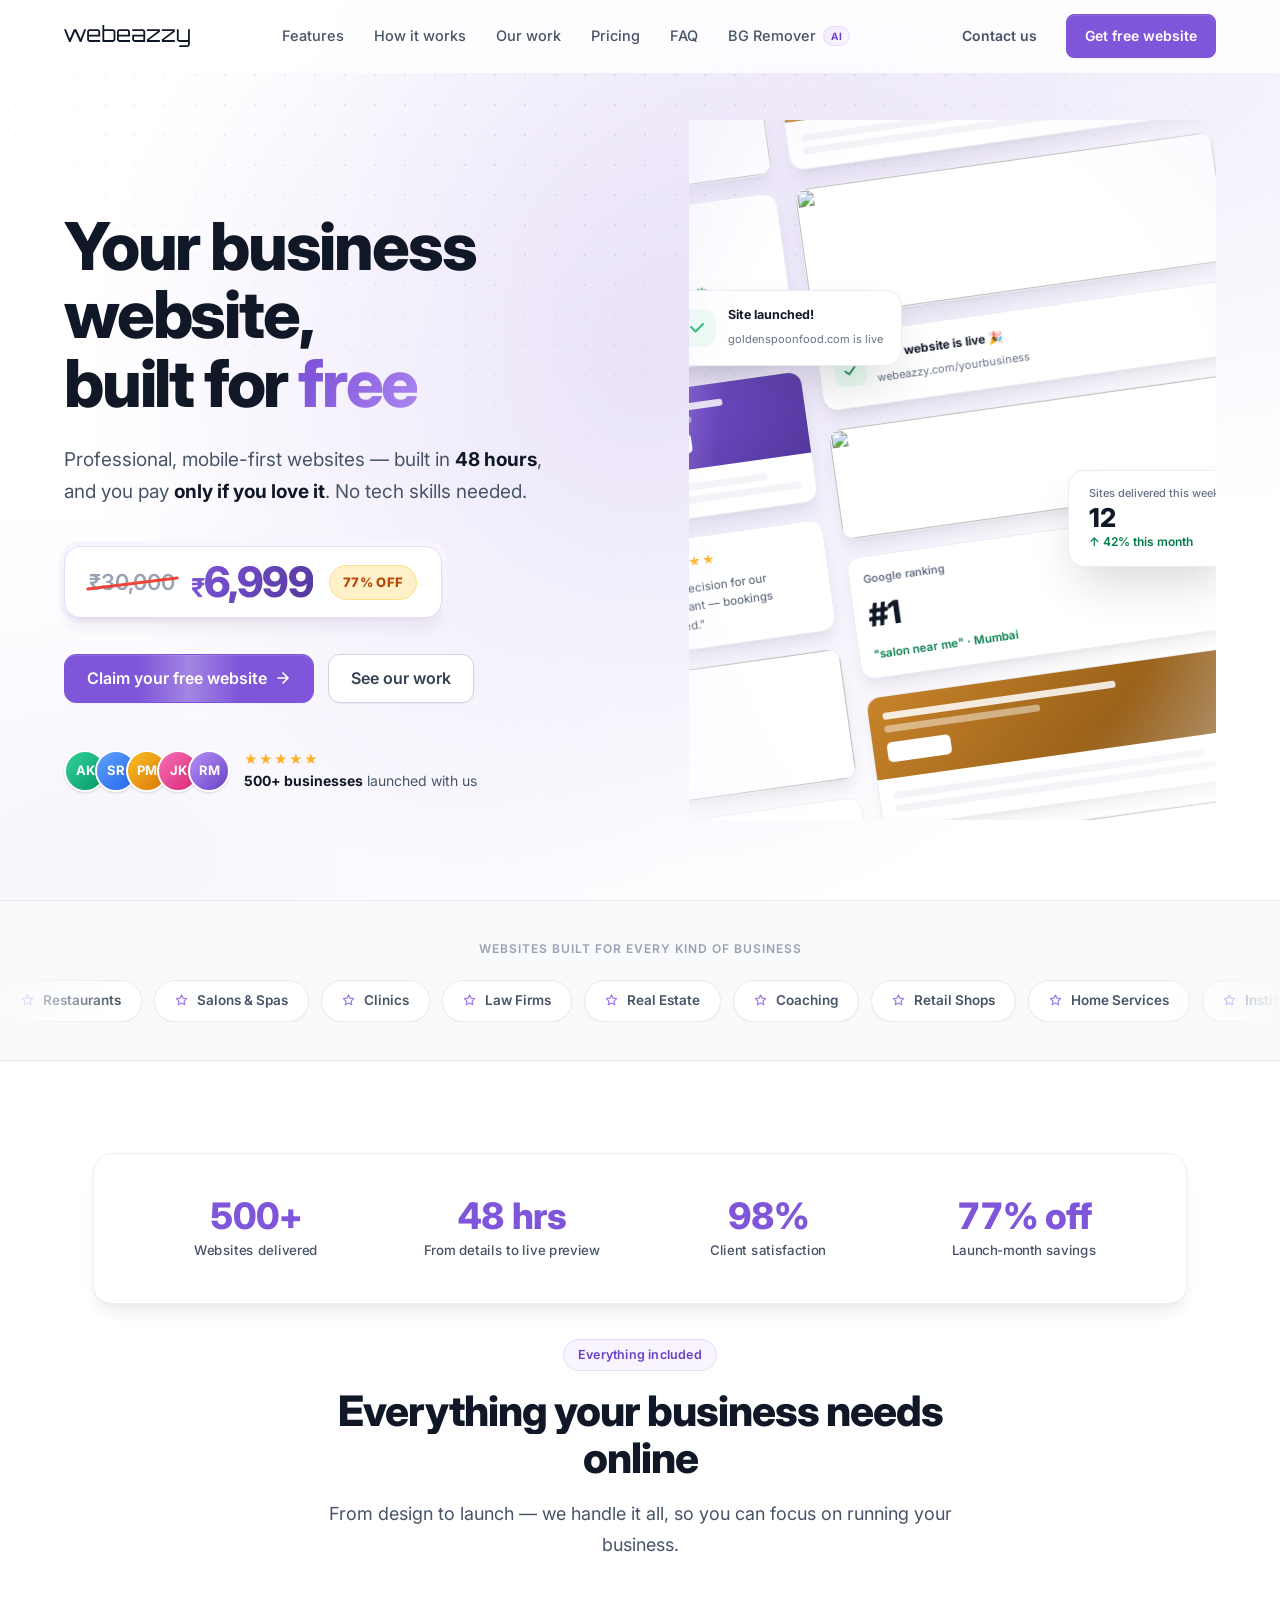
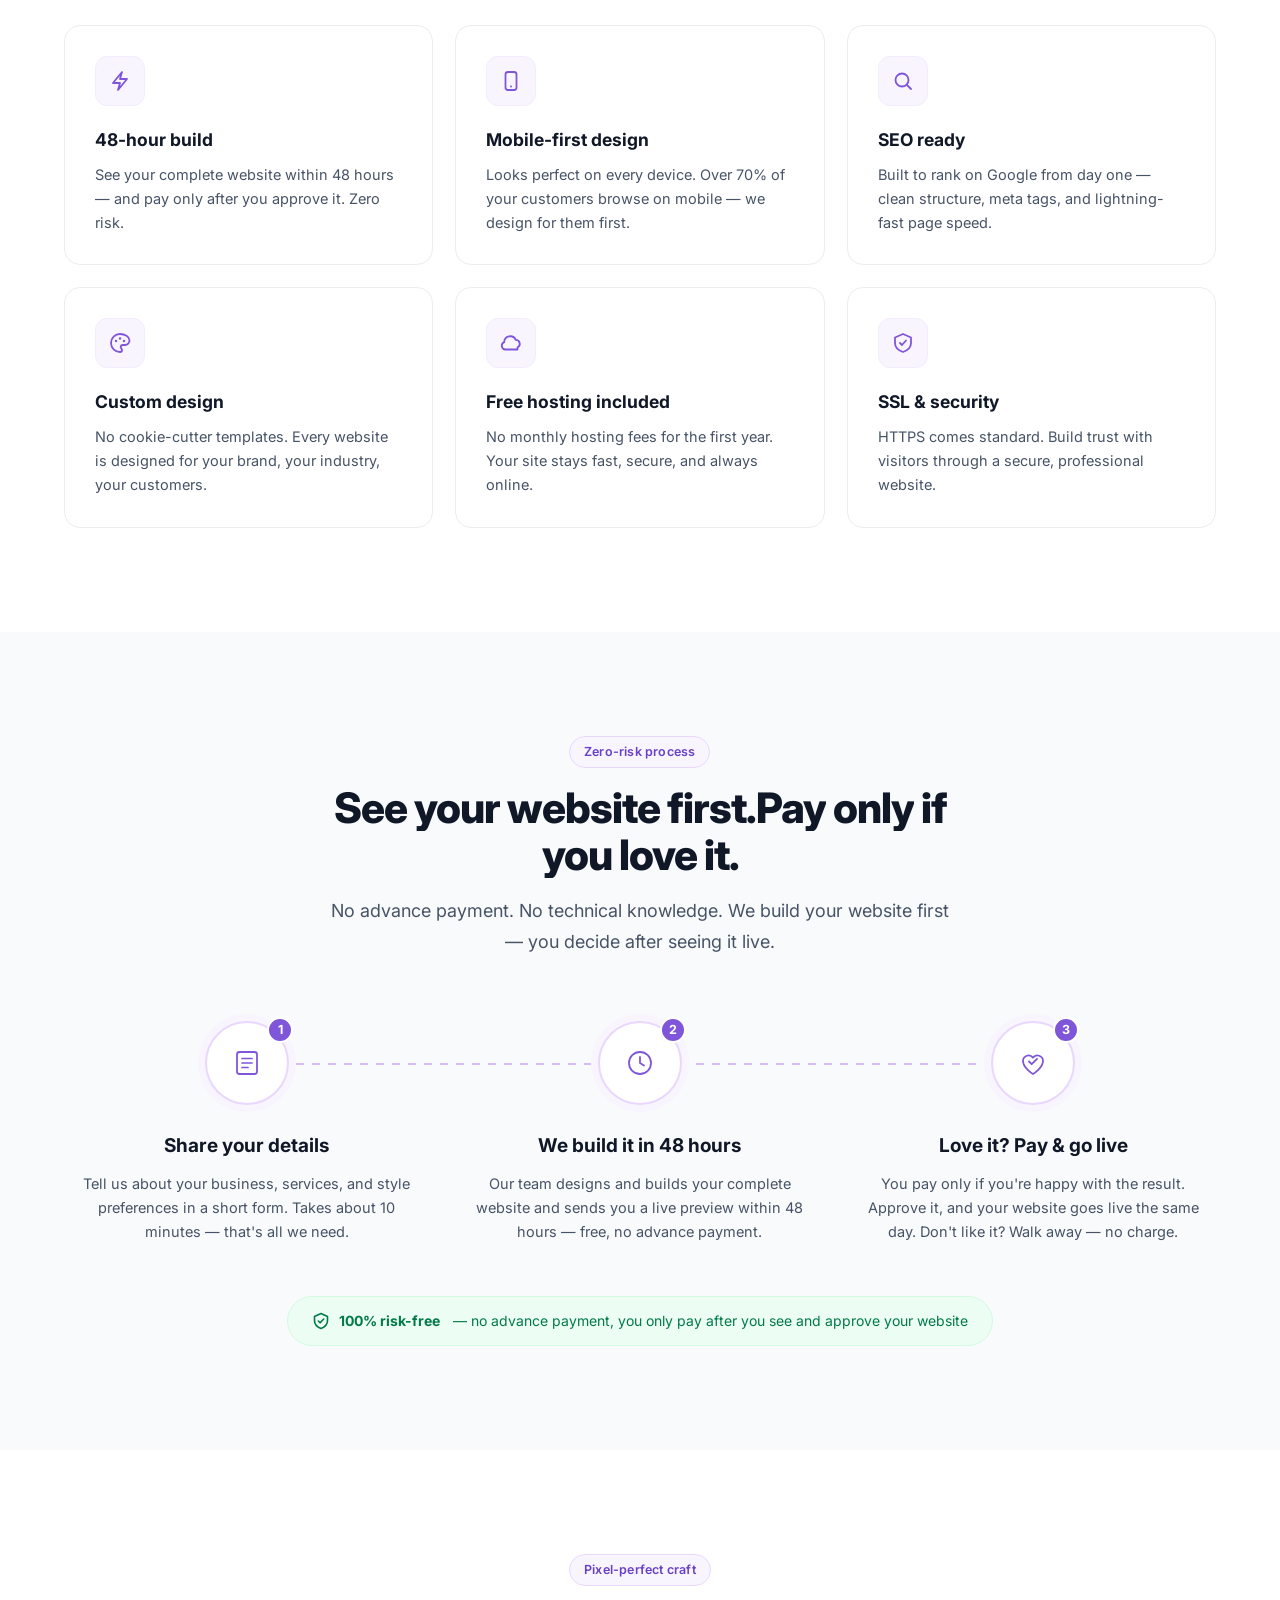
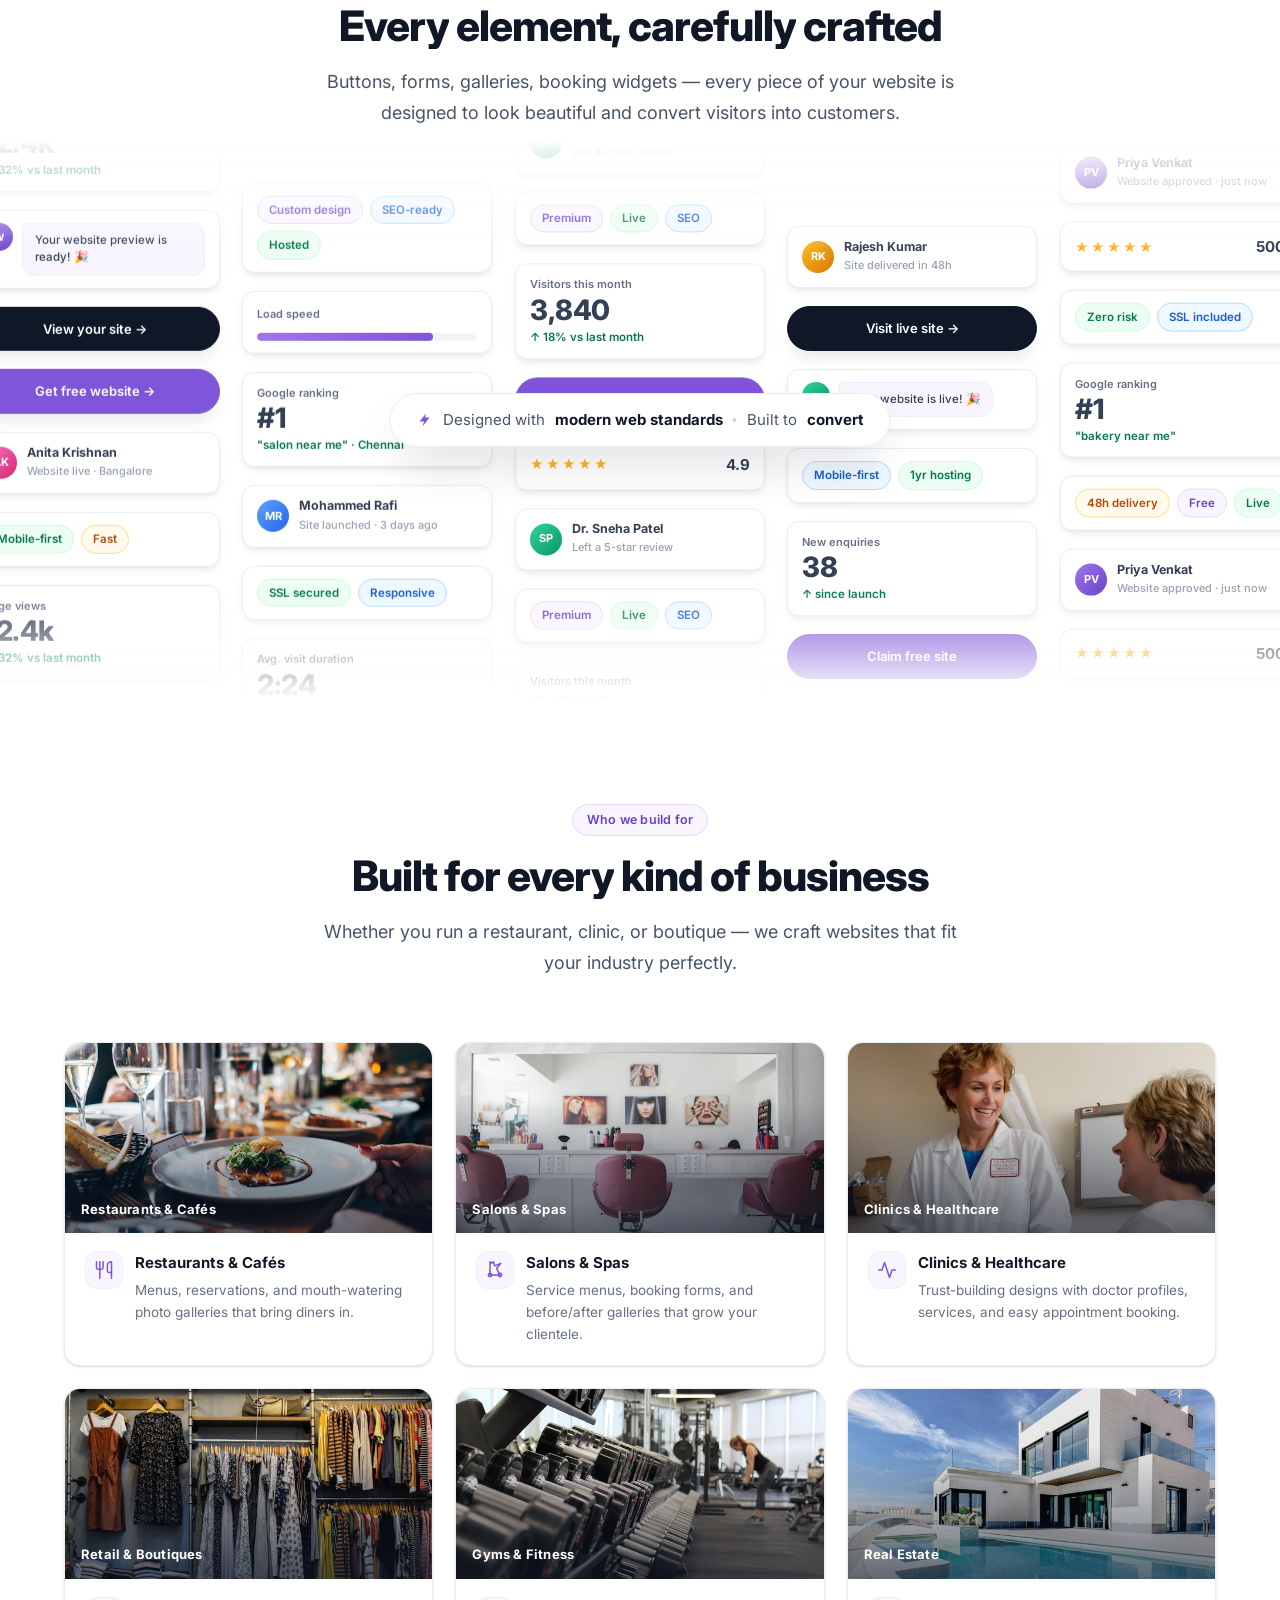
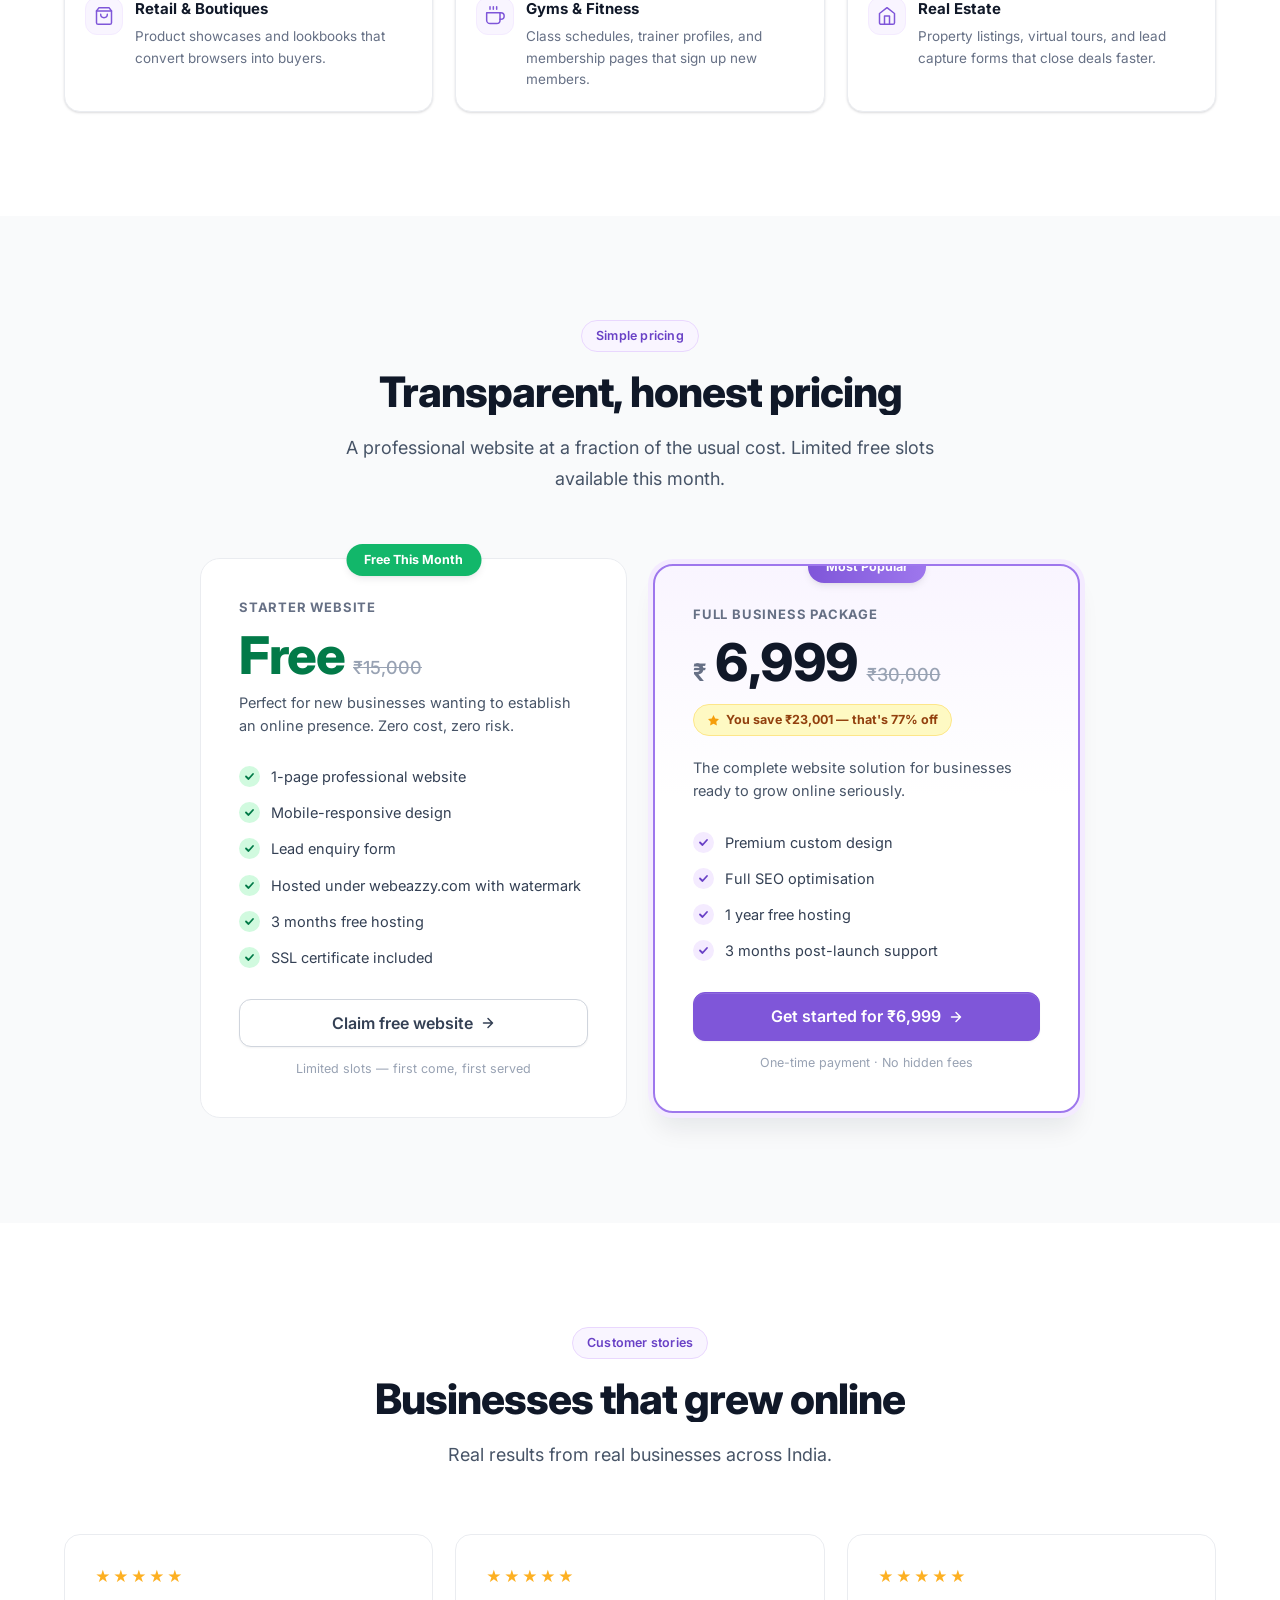
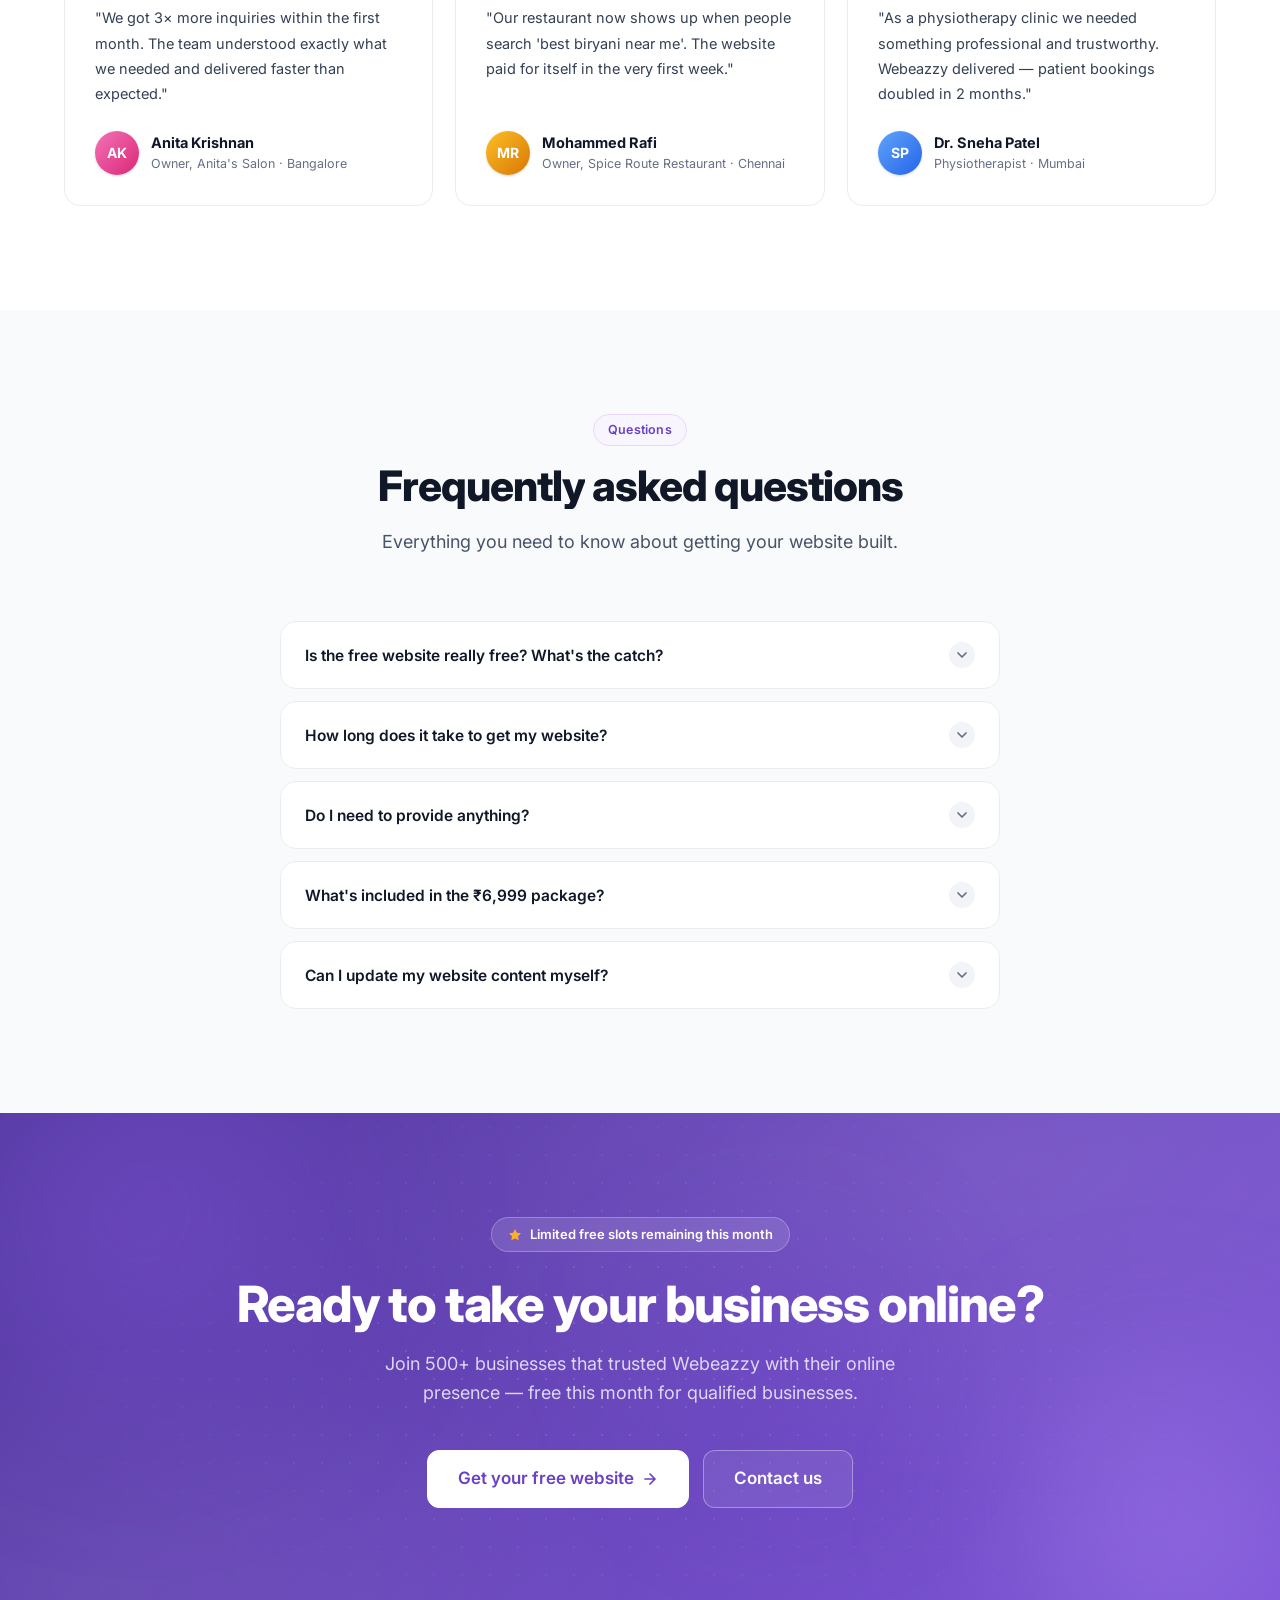
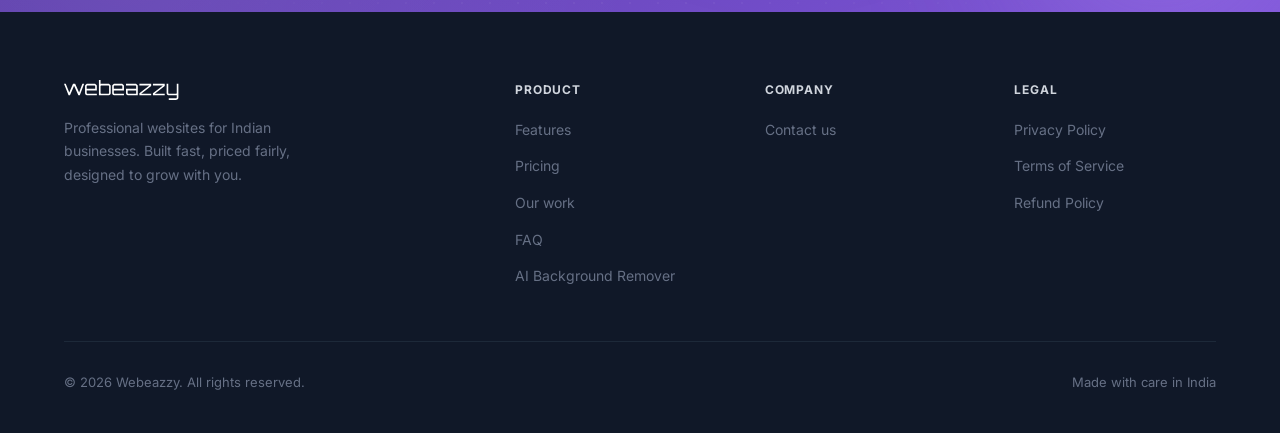
==== index.html @ 77b6f66b "Make hero section full viewport height with collage filling the visual - hero: padding 0, min-height" ====
<!DOCTYPE html>
<html lang="en">

<head>
  <meta charset="UTF-8">
  <meta name="viewport" content="width=device-width, initial-scale=1.0">
  <title>Webeazzy — Free Business Websites, Limited Time | ₹6,999 Full Package</title>
  <meta name="description" content="Get a professional business website built free this month. Live preview in 48 hours — pay only if you love it. Full package just ₹6,999 (was ₹30,000).">
  <meta name="keywords" content="free business website India, website builder India, affordable website design, professional website ₹6999, webeazzy">
  <meta name="robots" content="index, follow">
  <link rel="canonical" href="https://www.webeazzy.com/">
  <!-- Open Graph -->
  <meta property="og:title" content="Webeazzy — Free Business Websites, Limited Time">
  <meta property="og:description" content="Live preview in 48 hours — pay only if you love it. Free for limited businesses this month. Full package ₹6,999 (was ₹30,000).">
  <meta property="og:url" content="https://www.webeazzy.com/">
  <meta property="og:type" content="website">
  <link rel="icon" type="image/svg+xml" href="favicon.svg">
  <link rel="preconnect" href="https://fonts.googleapis.com">
  <link rel="preconnect" href="https://fonts.gstatic.com" crossorigin>
  <link rel="preconnect" href="https://images.unsplash.com">
  <link rel="preload" as="style" href="https://fonts.googleapis.com/css2?family=Inter:wght@400;500;600;700;800;900&display=swap">
  <link rel="stylesheet" href="https://fonts.googleapis.com/css2?family=Inter:wght@400;500;600;700;800;900&display=swap" media="print" onload="this.media='all'">
  <noscript><link rel="stylesheet" href="https://fonts.googleapis.com/css2?family=Inter:wght@400;500;600;700;800;900&display=swap"></noscript>

  <!-- Google tag (gtag.js) -->
  <script async src="https://www.googletagmanager.com/gtag/js?id=G-SJZ92DEWT7"></script>
  <script>
    window.dataLayer = window.dataLayer || [];
    function gtag() { dataLayer.push(arguments); }
    gtag('js', new Date());
    gtag('config', 'G-SJZ92DEWT7');
  </script>

  <!-- Structured Data -->
  <script type="application/ld+json">
  {
    "@context": "https://schema.org",
    "@type": "ProfessionalService",
    "name": "Webeazzy",
    "url": "https://www.webeazzy.com",
    "description": "Professional business websites delivered in 7 days. Mobile-first, SEO-ready, custom design.",
    "offers": {
      "@type": "Offer",
      "price": "6999",
      "priceCurrency": "INR",
      "availability": "https://schema.org/InStock",
      "description": "Full Business Website Package — 5 pages, custom design, 1 year hosting"
    }
  }
  </script>
  <script type="application/ld+json">
  {
    "@context": "https://schema.org",
    "@type": "FAQPage",
    "mainEntity": [
      {
        "@type": "Question",
        "name": "Is the free website really free?",
        "acceptedAnswer": { "@type": "Answer", "text": "Yes, completely free for qualified businesses. Free websites are published under webeazzy.com with a small Webeazzy watermark. You can upgrade later if you want your own domain, hosting, and watermark removal." }
      },
      {
        "@type": "Question",
        "name": "How long does it take to get my website?",
        "acceptedAnswer": { "@type": "Answer", "text": "We build and share a live preview of your complete website within 48 hours. You pay only after you approve it — then it goes live the same day." }
      },
      {
        "@type": "Question",
        "name": "What's included in the ₹6,999 package?",
        "acceptedAnswer": { "@type": "Answer", "text": "Premium custom design, full SEO optimisation, 1 year free hosting, SSL certificate, and 3 months post-launch support. Original value ₹30,000." }
      }
    ]
  }
  </script>

  <style>
    /* ═══════════════════════════════════════════
       DESIGN TOKENS — Untitled UI color system
    ═══════════════════════════════════════════ */
    :root {
      --gray-25: #FCFCFD;
      --gray-50: #F9FAFB;
      --gray-100: #F2F4F7;
      --gray-200: #EAECF0;
      --gray-300: #D0D5DD;
      --gray-400: #98A2B3;
      --gray-500: #667085;
      --gray-600: #475467;
      --gray-700: #344054;
      --gray-800: #1D2939;
      --gray-900: #101828;

      --purple-50: #F9F5FF;
      --purple-100: #F4EBFF;
      --purple-200: #E9D7FE;
      --purple-300: #D6BBFB;
      --purple-400: #B692F6;
      --purple-500: #9E77ED;
      --purple-600: #7F56D9;
      --purple-700: #6941C6;
      --purple-800: #53389E;

      --success-50: #ECFDF3;
      --success-100: #D1FADF;
      --success-500: #12B76A;
      --success-700: #027A48;
      --warning-400: #FDB022;

      --shadow-xs: 0 1px 2px rgba(16,24,40,.05);
      --shadow-sm: 0 1px 3px rgba(16,24,40,.1), 0 1px 2px rgba(16,24,40,.06);
      --shadow-md: 0 4px 8px -2px rgba(16,24,40,.1), 0 2px 4px -2px rgba(16,24,40,.06);
      --shadow-lg: 0 12px 16px -4px rgba(16,24,40,.08), 0 4px 6px -2px rgba(16,24,40,.03);
      --shadow-xl: 0 20px 24px -4px rgba(16,24,40,.08), 0 8px 8px -4px rgba(16,24,40,.03);
      --shadow-2xl: 0 24px 48px -12px rgba(16,24,40,.18);

      --r-sm: 6px;
      --r-md: 8px;
      --r-lg: 12px;
      --r-xl: 16px;
      --r-2xl: 20px;
      --r-full: 9999px;

      --ease-out: cubic-bezier(.16,1,.3,1);
      --ease-in-out: cubic-bezier(.45,0,.55,1);
    }

    *, *::before, *::after { box-sizing: border-box; margin: 0; padding: 0; }
    html { scroll-behavior: smooth; }
    body {
      font-family: 'Inter', -apple-system, BlinkMacSystemFont, sans-serif;
      background: #fff;
      color: var(--gray-900);
      line-height: 1.6;
      font-size: 16px;
      -webkit-font-smoothing: antialiased;
      overflow-x: hidden;
    }
    a { text-decoration: none; color: inherit; }
    img { max-width: 100%; display: block; }
    button { font-family: inherit; border: none; background: none; cursor: pointer; }
    ::selection { background: var(--purple-200); }

    @media (prefers-reduced-motion: reduce) {
      *, *::before, *::after {
        animation-duration: .01ms !important;
        animation-iteration-count: 1 !important;
        transition-duration: .01ms !important;
      }
      html { scroll-behavior: auto; }
    }

    .container { max-width: 1216px; margin: 0 auto; padding: 0 32px; }
    @media (max-width: 768px) { .container { padding: 0 20px; } }

    /* ═══ BUTTONS ═══ */
    .btn {
      display: inline-flex;
      align-items: center;
      justify-content: center;
      gap: 8px;
      padding: 10px 18px;
      border-radius: var(--r-md);
      font-size: 14px;
      font-weight: 600;
      cursor: pointer;
      transition: all 180ms var(--ease-out);
      border: 1px solid transparent;
      white-space: nowrap;
      line-height: 1.4;
      min-height: 44px;
    }
    .btn svg { transition: transform 180ms var(--ease-out); }
    .btn:hover svg { transform: translateX(3px); }
    .btn-ghost { color: var(--gray-600); }
    .btn-ghost:hover { background: var(--gray-50); color: var(--gray-900); }
    .btn-outline {
      color: var(--gray-700);
      background: #fff;
      border-color: var(--gray-300);
      box-shadow: var(--shadow-xs);
    }
    .btn-outline:hover { background: var(--gray-50); border-color: var(--gray-400); }
    .btn-primary {
      color: #fff;
      background: var(--purple-600);
      border-color: var(--purple-600);
      box-shadow: var(--shadow-xs), inset 0 1px 0 rgba(255,255,255,.12);
    }
    .btn-primary:hover {
      background: var(--purple-700);
      border-color: var(--purple-700);
      box-shadow: 0 0 0 4px var(--purple-100), var(--shadow-md);
      transform: translateY(-1px);
    }
    .btn-primary:active { transform: translateY(0); }
    .btn-lg { padding: 12px 22px; font-size: 16px; border-radius: var(--r-lg); }
    .btn-xl { padding: 16px 30px; font-size: 17px; border-radius: var(--r-lg); min-height: 56px; }
    .btn-white { color: var(--purple-700); background: #fff; border-color: #fff; }
    .btn-white:hover { background: var(--gray-50); box-shadow: var(--shadow-lg); transform: translateY(-2px); }
    .btn-outline-white {
      color: #fff;
      background: rgba(255,255,255,.08);
      border-color: rgba(255,255,255,.35);
      backdrop-filter: blur(4px);
    }
    .btn-outline-white:hover { background: rgba(255,255,255,.16); transform: translateY(-2px); }

    /* ═══ NAVBAR ═══ */
    .navbar {
      position: fixed;
      top: 0; left: 0; right: 0;
      z-index: 100;
      background: rgba(255,255,255,.82);
      backdrop-filter: blur(20px) saturate(180%);
      -webkit-backdrop-filter: blur(20px) saturate(180%);
      border-bottom: 1px solid transparent;
      transition: border-color 250ms, box-shadow 250ms;
    }
    .navbar.scrolled { border-bottom-color: var(--gray-200); box-shadow: var(--shadow-sm); }
    .nav-inner { display: flex; align-items: center; justify-content: space-between; height: 72px; }
    .nav-logo { display: flex; align-items: center; }
    .nav-links { display: flex; align-items: center; gap: 2px; list-style: none; }
    .nav-links a {
      padding: 8px 14px;
      border-radius: var(--r-sm);
      font-size: 14.5px;
      font-weight: 500;
      color: var(--gray-600);
      transition: all 150ms;
      display: flex; align-items: center; min-height: 40px;
    }
    .nav-links a:hover { background: var(--gray-50); color: var(--gray-900); }
    .ai-chip {
      display: inline-flex;
      align-items: center;
      padding: 1px 7px;
      margin-left: 7px;
      background: linear-gradient(120deg, var(--purple-100), var(--purple-50));
      border: 1px solid var(--purple-200);
      border-radius: var(--r-full);
      font-size: 10px;
      font-weight: 700;
      letter-spacing: .5px;
      color: var(--purple-700);
    }
    .nav-tool-link:hover .ai-chip { background: var(--purple-600); border-color: var(--purple-600); color: #fff; }
    .nav-ctas { display: flex; align-items: center; gap: 10px; }
    .nav-burger {
      display: none;
      flex-direction: column; gap: 5px;
      align-items: center; justify-content: center;
      min-width: 44px; min-height: 44px;
    }
    .nav-burger span { display: block; width: 22px; height: 2px; background: var(--gray-700); border-radius: 2px; transition: all 250ms var(--ease-out); }
    .nav-burger.open span:nth-child(1) { transform: translateY(7px) rotate(45deg); }
    .nav-burger.open span:nth-child(2) { opacity: 0; }
    .nav-burger.open span:nth-child(3) { transform: translateY(-7px) rotate(-45deg); }
    .mobile-menu {
      display: none;
      position: fixed;
      top: 72px; left: 0; right: 0;
      z-index: 99;
      background: #fff;
      border-bottom: 1px solid var(--gray-200);
      box-shadow: var(--shadow-xl);
      padding: 12px 20px 20px;
      flex-direction: column;
      gap: 4px;
      transform: translateY(-8px);
      opacity: 0;
      pointer-events: none;
      transition: opacity 220ms var(--ease-out), transform 220ms var(--ease-out);
    }
    .mobile-menu.open { opacity: 1; transform: translateY(0); pointer-events: auto; }
    .mobile-menu a {
      padding: 13px 14px;
      border-radius: var(--r-md);
      font-size: 15px; font-weight: 500;
      color: var(--gray-700);
    }
    .mobile-menu a:hover { background: var(--gray-50); }
    .mobile-menu .btn-primary { color: #fff; justify-content: center; margin-top: 8px; }
    @media (max-width: 920px) {
      .nav-links, .nav-ctas { display: none; }
      .nav-burger { display: flex; }
      .mobile-menu { display: flex; }
    }

    /* ═══ HERO ═══ */
    .hero {
      padding: 0;
      min-height: 100svh;
      display: flex;
      align-items: center;
      position: relative;
      overflow: hidden;
      background:
        radial-gradient(ellipse 60% 50% at 85% 8%, rgba(127,86,217,.10), transparent),
        radial-gradient(ellipse 45% 40% at 8% 95%, rgba(127,86,217,.06), transparent),
        #fff;
    }
    .hero > .container { width: 100%; padding-top: 120px; padding-bottom: 80px; }
    .hero::before {
      content: '';
      position: absolute; inset: 0;
      background-image: radial-gradient(var(--gray-300) 1px, transparent 1px);
      background-size: 30px 30px;
      opacity: .45;
      -webkit-mask-image: radial-gradient(ellipse 90% 70% at 50% 10%, black 20%, transparent 80%);
      mask-image: radial-gradient(ellipse 90% 70% at 50% 10%, black 20%, transparent 80%);
    }
    .hero-inner {
      position: relative; z-index: 1;
      display: grid;
      grid-template-columns: 1.05fr 1fr;
      gap: 72px;
      align-items: center;
      min-height: calc(100svh - 200px);
    }

    /* entrance animation */
    @keyframes riseIn {
      from { opacity: 0; transform: translateY(26px); }
      to { opacity: 1; transform: translateY(0); }
    }
    .rise { opacity: 0; animation: riseIn 800ms var(--ease-out) forwards; }
    .rise-1 { animation-delay: 80ms; }
    .rise-2 { animation-delay: 200ms; }
    .rise-3 { animation-delay: 320ms; }
    .rise-4 { animation-delay: 440ms; }
    .rise-5 { animation-delay: 560ms; }

    .hero-badge {
      display: inline-flex; align-items: center; gap: 10px;
      padding: 5px 14px 5px 6px;
      background: #fff;
      border: 1px solid var(--purple-200);
      border-radius: var(--r-full);
      font-size: 13.5px; font-weight: 600;
      color: var(--purple-700);
      margin-bottom: 28px;
      box-shadow: var(--shadow-xs);
    }
    .hero-badge-pill {
      padding: 3px 11px;
      background: var(--purple-600);
      color: #fff;
      border-radius: var(--r-full);
      font-size: 11.5px; font-weight: 700;
      letter-spacing: .3px;
      animation: pulse-pill 2.4s ease-in-out infinite;
    }
    @keyframes pulse-pill {
      0%, 100% { box-shadow: 0 0 0 0 rgba(127,86,217,.45); }
      55% { box-shadow: 0 0 0 7px rgba(127,86,217,0); }
    }
    .hero-h1 {
      font-size: clamp(42px, 5.4vw, 66px);
      font-weight: 800;
      line-height: 1.04;
      letter-spacing: -2.2px;
      margin-bottom: 26px;
    }
    .hero-h1 .grad {
      background: linear-gradient(120deg, var(--purple-600) 10%, var(--purple-400) 55%, var(--purple-700) 100%);
      background-size: 200% auto;
      -webkit-background-clip: text;
      background-clip: text;
      -webkit-text-fill-color: transparent;
      animation: gradShift 5s ease-in-out infinite;
    }
    @keyframes gradShift {
      0%, 100% { background-position: 0% center; }
      50% { background-position: 100% center; }
    }
    .hero-sub {
      font-size: 19px;
      line-height: 1.7;
      color: var(--gray-600);
      margin-bottom: 38px;
      max-width: 500px;
    }
    .hero-sub strong { color: var(--gray-900); font-weight: 700; }
    /* hero price highlight */
    .hero-price {
      display: inline-flex;
      align-items: center;
      gap: 16px;
      padding: 14px 24px;
      background: #fff;
      border: 1px solid var(--purple-200);
      border-radius: var(--r-xl);
      box-shadow: var(--shadow-lg), 0 0 0 5px var(--purple-50);
      margin-bottom: 36px;
      position: relative;
    }
    .hero-price-old {
      font-size: 22px;
      font-weight: 600;
      color: var(--gray-400);
      position: relative;
      white-space: nowrap;
    }
    .hero-price-old::after {
      content: '';
      position: absolute;
      left: -4%; right: -4%; top: 50%;
      height: 2.5px;
      background: #F04438;
      border-radius: 2px;
      transform: rotate(-7deg);
      transform-origin: center;
      animation: strikeIn 600ms var(--ease-out) 900ms backwards;
    }
    @keyframes strikeIn {
      from { transform: rotate(-7deg) scaleX(0); }
      to { transform: rotate(-7deg) scaleX(1); }
    }
    .hero-price-new {
      font-size: 42px;
      font-weight: 800;
      letter-spacing: -1.5px;
      line-height: 1;
      background: linear-gradient(120deg, var(--purple-600), var(--purple-800));
      -webkit-background-clip: text;
      background-clip: text;
      -webkit-text-fill-color: transparent;
      white-space: nowrap;
    }
    .hero-price-cur { font-size: 26px; font-weight: 700; }
    .hero-price-off {
      padding: 6px 13px;
      background: #FEF0C7;
      border: 1px solid #FEDF89;
      border-radius: var(--r-full);
      font-size: 13px;
      font-weight: 800;
      color: #B54708;
      letter-spacing: .3px;
      white-space: nowrap;
      animation: pulse-amber 2.4s ease-in-out infinite;
    }
    @keyframes pulse-amber {
      0%, 100% { box-shadow: 0 0 0 0 rgba(245,158,11,.4); }
      55% { box-shadow: 0 0 0 7px rgba(245,158,11,0); }
    }
    @media (max-width: 560px) {
      .hero-price { gap: 12px; padding: 12px 18px; }
      .hero-price-old { font-size: 17px; }
      .hero-price-new { font-size: 32px; }
      .hero-price-off { font-size: 11px; padding: 5px 10px; }
    }
    .hero-ctas { display: flex; align-items: center; gap: 14px; margin-bottom: 46px; flex-wrap: wrap; }
    .hero-proof { display: flex; align-items: center; gap: 14px; }
    .avatar-stack { display: flex; }
    .avatar-item {
      width: 42px; height: 42px;
      border-radius: 50%;
      border: 2.5px solid #fff;
      margin-left: -11px;
      display: flex; align-items: center; justify-content: center;
      font-size: 13px; font-weight: 700; color: #fff;
      box-shadow: var(--shadow-sm);
    }
    .avatar-item:first-child { margin-left: 0; }
    .av1 { background: linear-gradient(135deg,#34D399,#059669); }
    .av2 { background: linear-gradient(135deg,#60A5FA,#2563EB); }
    .av3 { background: linear-gradient(135deg,#FBBF24,#D97706); }
    .av4 { background: linear-gradient(135deg,#F472B6,#DB2777); }
    .av5 { background: linear-gradient(135deg,var(--purple-400),var(--purple-700)); }
    .proof-stars { color: var(--warning-400); font-size: 13px; letter-spacing: 1px; margin-bottom: 1px; }
    .proof-label { font-size: 14px; color: var(--gray-600); }
    .proof-label strong { color: var(--gray-900); font-weight: 700; }

    /* ── Hero visual: tilted drifting collage (Untitled UI style) ── */
    .hero-visual {
      position: relative;
      align-self: stretch;
      min-height: 620px;
      opacity: 0;
      animation: collageIn 1100ms var(--ease-out) 250ms forwards;
      -webkit-mask-image: radial-gradient(ellipse 100% 105% at 50% 50%, black 45%, transparent 95%);
      mask-image: radial-gradient(ellipse 100% 105% at 50% 50%, black 45%, transparent 95%);
    }
    @keyframes collageIn {
      from { opacity: 0; transform: translateY(36px) scale(.97); }
      to { opacity: 1; transform: translateY(0) scale(1); }
    }
    .collage {
      position: absolute;
      inset: -100px -70px;
      display: flex;
      gap: 18px;
      transform: rotate(-8deg);
    }
    .collage-col {
      flex: 1;
      display: flex;
      flex-direction: column;
      gap: 18px;
      animation: driftY 55s linear infinite;
      will-change: transform;
    }
    .collage-col.c-down { animation-direction: reverse; }
    .collage-col.c-slow { animation-duration: 70s; }
    @keyframes driftY {
      from { transform: translateY(0); }
      to { transform: translateY(-50%); }
    }

    /* collage cards */
    .cg-card {
      background: #fff;
      border: 1px solid var(--gray-200);
      border-radius: 14px;
      box-shadow: var(--shadow-lg);
      overflow: hidden;
      flex-shrink: 0;
    }
    .cg-card img { width: 100%; height: 130px; object-fit: cover; }
    .cg-pad { padding: 14px; }
    .cg-bar { height: 7px; background: var(--gray-100); border-radius: 3px; margin-bottom: 6px; }
    .cg-bar.w80 { width: 80%; } .cg-bar.w60 { width: 60%; } .cg-bar.w40 { width: 40%; }
    .cg-bar.lt { background: rgba(255,255,255,.85); }
    .cg-bar.lt2 { background: rgba(255,255,255,.45); }
    .cg-site-hero {
      background: linear-gradient(135deg, var(--purple-600), var(--purple-800));
      padding: 16px 14px;
    }
    .cg-btn-w { width: 64px; height: 20px; background: #fff; border-radius: 5px; margin-top: 10px; }
    .cg-stat-label { font-size: 11px; font-weight: 600; color: var(--gray-500); }
    .cg-stat-val { font-size: 26px; font-weight: 800; letter-spacing: -.5px; margin: 2px 0 4px; }
    .cg-stat-delta { font-size: 11.5px; font-weight: 600; color: var(--success-700); }
    .cg-spark { display: flex; align-items: flex-end; gap: 4px; height: 38px; margin-top: 10px; }
    .cg-spark i {
      flex: 1;
      background: linear-gradient(180deg, var(--purple-400), var(--purple-600));
      border-radius: 3px 3px 0 0;
    }
    .cg-row { display: flex; align-items: center; gap: 9px; padding: 7px 0; }
    .cg-row + .cg-row { border-top: 1px solid var(--gray-100); }
    .cg-av {
      width: 28px; height: 28px; border-radius: 50%;
      display: flex; align-items: center; justify-content: center;
      font-size: 10px; font-weight: 700; color: #fff;
      flex-shrink: 0;
    }
    .cg-row-name { font-size: 11.5px; font-weight: 600; line-height: 1.3; }
    .cg-row-sub { font-size: 10px; color: var(--gray-400); }
    .cg-stars { color: var(--warning-400); font-size: 12px; letter-spacing: 1.5px; margin-bottom: 8px; }
    .cg-quote { font-size: 11.5px; line-height: 1.6; color: var(--gray-600); }
    .cg-input {
      height: 32px;
      border: 1px solid var(--gray-300);
      border-radius: 8px;
      margin-bottom: 8px;
      display: flex; align-items: center;
      padding: 0 10px;
      font-size: 10.5px; color: var(--gray-400);
    }
    .cg-btn-p {
      height: 32px;
      background: var(--purple-600);
      border-radius: 8px;
      display: flex; align-items: center; justify-content: center;
      color: #fff; font-size: 11px; font-weight: 600;
    }

    /* floating chips */
    .notif-card {
      position: absolute;
      top: 170px; left: -30px;
      z-index: 2;
      background: #fff;
      border: 1px solid var(--gray-200);
      border-radius: var(--r-xl);
      padding: 14px 18px;
      box-shadow: var(--shadow-2xl);
      display: flex; align-items: center; gap: 12px;
      opacity: 0;
      animation: chipIn 700ms var(--ease-out) 1.05s forwards, bobble 5.5s ease-in-out 2s infinite;
    }
    .stat-chip {
      position: absolute;
      top: 350px; right: -24px;
      z-index: 2;
      background: #fff;
      border: 1px solid var(--gray-200);
      border-radius: var(--r-xl);
      padding: 14px 20px;
      box-shadow: var(--shadow-2xl);
      opacity: 0;
      animation: chipIn 700ms var(--ease-out) 1.25s forwards, bobble 4.5s ease-in-out 2.2s infinite;
    }
    @keyframes chipIn {
      from { opacity: 0; transform: translateY(18px) scale(.92); }
      to { opacity: 1; transform: translateY(0) scale(1); }
    }
    @keyframes bobble {
      0%, 100% { transform: translateY(0); }
      50% { transform: translateY(-11px); }
    }
    .notif-icon {
      width: 38px; height: 38px;
      background: var(--success-50);
      border-radius: var(--r-lg);
      display: flex; align-items: center; justify-content: center;
    }
    .notif-title { font-size: 12.5px; font-weight: 700; }
    .notif-sub { font-size: 11px; color: var(--gray-500); }
    .stat-chip-label { font-size: 11px; font-weight: 500; color: var(--gray-500); }
    .stat-chip-val { font-size: 26px; font-weight: 800; line-height: 1.15; }
    .stat-chip-delta { font-size: 12px; font-weight: 600; color: var(--success-700); }

    @media (max-width: 1100px) {
      .hero-inner { gap: 44px; }
    }
    @media (max-width: 920px) {
      .hero { min-height: unset; }
      .hero > .container { padding-top: 100px; padding-bottom: 64px; }
      .hero-inner { grid-template-columns: 1fr; gap: 56px; min-height: unset; }
      .hero-visual { height: 440px; align-self: auto; max-width: 540px; margin: 0 auto; width: 100%; }
      .notif-card { left: 0; top: 140px; }
      .stat-chip { right: 0; top: 280px; }
    }
    @media (max-width: 560px) {
      .hero-visual { height: 360px; align-self: auto; }
      .collage { inset: -120px -40px; gap: 12px; }
      .collage-col { gap: 12px; }
      .notif-card { display: none; }
      .stat-chip { top: auto; bottom: 10px; right: 4px; }
      .hero-h1 { letter-spacing: -1.4px; }
    }

    /* ═══ ELEMENTS WALL (scroll parallax) ═══ */
    .wall-section {
      padding: 104px 0 0;
      background: #fff;
      overflow: hidden;
    }
    .wall {
      position: relative;
      height: 560px;
      overflow: hidden;
      margin-top: -8px;
    }
    .wall::before, .wall::after {
      content: '';
      position: absolute; left: 0; right: 0;
      height: 110px;
      z-index: 3;
      pointer-events: none;
    }
    .wall::before { top: 0; background: linear-gradient(180deg, #fff, transparent); }
    .wall::after { bottom: 0; background: linear-gradient(0deg, #fff, transparent); }
    .wall-grid {
      position: absolute;
      inset: -120px -30px;
      display: grid;
      grid-template-columns: repeat(5, 1fr);
      gap: 22px;
    }
    .wall-col {
      display: flex;
      flex-direction: column;
      gap: 18px;
      align-items: stretch;
      will-change: transform;
    }
    .wall-col:nth-child(2) { padding-top: 70px; }
    .wall-col:nth-child(3) { padding-top: 30px; }
    .wall-col:nth-child(4) { padding-top: 90px; }
    .wall-col:nth-child(5) { padding-top: 40px; }
    .wall-pill {
      position: absolute;
      top: 50%; left: 50%;
      transform: translate(-50%, -50%);
      z-index: 4;
      display: flex; align-items: center; gap: 10px;
      padding: 14px 26px;
      background: #fff;
      border: 1px solid var(--gray-200);
      border-radius: var(--r-full);
      box-shadow: var(--shadow-2xl);
      font-size: 15px;
      color: var(--gray-600);
      white-space: nowrap;
    }
    .wall-pill strong { color: var(--gray-900); font-weight: 700; }
    .wall-pill .dot-sep { width: 4px; height: 4px; border-radius: 50%; background: var(--gray-300); }

    /* wall items */
    .wi {
      background: #fff;
      border: 1px solid var(--gray-200);
      border-radius: 12px;
      box-shadow: var(--shadow-md);
      padding: 12px 14px;
      font-size: 12.5px;
      font-weight: 600;
      color: var(--gray-700);
    }
    .wi-btn {
      text-align: center;
      border-radius: var(--r-full);
      padding: 11px 18px;
      font-size: 13px;
      box-shadow: var(--shadow-lg);
    }
    .wi-btn.purple { background: var(--purple-600); border-color: var(--purple-600); color: #fff; }
    .wi-btn.red { background: #FEF3F2; border-color: #FECDCA; color: #B42318; }
    .wi-btn.dark { background: var(--gray-900); border-color: var(--gray-900); color: #fff; }
    .wi-labels { display: flex; flex-wrap: wrap; gap: 7px; }
    .wi-chip {
      padding: 4px 11px;
      border-radius: var(--r-full);
      font-size: 11.5px; font-weight: 600;
      border: 1px solid;
    }
    .wi-chip.green { background: var(--success-50); border-color: var(--success-100); color: var(--success-700); }
    .wi-chip.yellow { background: #FFFAEB; border-color: #FEDF89; color: #B54708; }
    .wi-chip.red { background: #FEF3F2; border-color: #FECDCA; color: #B42318; }
    .wi-chip.blue { background: #EFF8FF; border-color: #B2DDFF; color: #175CD3; }
    .wi-chip.purple { background: var(--purple-50); border-color: var(--purple-200); color: var(--purple-700); }
    .wi-user { display: flex; align-items: center; gap: 10px; }
    .wi-user .cg-av { width: 32px; height: 32px; font-size: 11px; }
    .wi-user-name { font-size: 12.5px; font-weight: 700; line-height: 1.3; }
    .wi-user-sub { font-size: 11px; font-weight: 500; color: var(--gray-400); }
    .wi-stat-label { font-size: 11px; font-weight: 600; color: var(--gray-500); }
    .wi-stat-val { font-size: 28px; font-weight: 800; letter-spacing: -.5px; line-height: 1.2; }
    .wi-stat-delta { font-size: 11.5px; font-weight: 600; color: var(--success-700); }
    .wi-toggle { display: flex; align-items: center; justify-content: space-between; gap: 12px; }
    .wi-switch {
      width: 38px; height: 22px;
      background: var(--purple-600);
      border-radius: var(--r-full);
      position: relative;
      flex-shrink: 0;
    }
    .wi-switch::after {
      content: '';
      position: absolute;
      top: 2.5px; right: 2.5px;
      width: 17px; height: 17px;
      border-radius: 50%;
      background: #fff;
      box-shadow: var(--shadow-sm);
    }
    .wi-progress-track { height: 8px; background: var(--gray-100); border-radius: 4px; margin-top: 9px; overflow: hidden; }
    .wi-progress-fill { height: 100%; width: 80%; border-radius: 4px; background: linear-gradient(90deg, var(--purple-500), var(--purple-600)); }
    .wi-input-mock {
      margin-top: 8px;
      height: 34px;
      border: 1px solid var(--gray-300);
      border-radius: 8px;
      display: flex; align-items: center;
      padding: 0 11px;
      font-size: 11.5px; font-weight: 500; color: var(--gray-400);
    }
    .wi-chat { display: flex; gap: 9px; align-items: flex-start; }
    .wi-chat-bubble {
      background: var(--purple-50);
      border: 1px solid var(--purple-100);
      border-radius: 4px 12px 12px 12px;
      padding: 8px 12px;
      font-size: 11.5px; font-weight: 500;
      color: var(--gray-700);
      line-height: 1.5;
    }
    .wi-stars { color: var(--warning-400); font-size: 13px; letter-spacing: 2px; }
    .wi-rating { display: flex; align-items: center; justify-content: space-between; gap: 10px; }
    .wi-rating b { font-size: 15px; }
    @media (max-width: 900px) {
      .wall { height: 480px; }
      .wall-grid { grid-template-columns: repeat(3, 1fr); }
      .wall-col:nth-child(n+4) { display: none; }
      .wall-pill { font-size: 13px; padding: 12px 18px; }
    }
    @media (max-width: 560px) {
      .wall { height: 420px; }
      .wall-grid { grid-template-columns: 1fr 1fr; gap: 14px; }
      .wall-col:nth-child(n+3) { display: none; }
      .wall-pill { white-space: normal; text-align: center; width: max-content; max-width: 86vw; }
    }

    /* ═══ MARQUEE ═══ */
    .marquee-section {
      background: var(--gray-50);
      border-top: 1px solid var(--gray-200);
      border-bottom: 1px solid var(--gray-200);
      padding: 38px 0;
      overflow: hidden;
    }
    .marquee-label {
      text-align: center;
      font-size: 12px; font-weight: 600;
      letter-spacing: 1px; text-transform: uppercase;
      color: var(--gray-400);
      margin-bottom: 22px;
    }
    .marquee-wrap { overflow: hidden; position: relative; }
    .marquee-wrap::before, .marquee-wrap::after {
      content: '';
      position: absolute; top: 0; bottom: 0;
      width: 120px; z-index: 2; pointer-events: none;
    }
    .marquee-wrap::before { left: 0; background: linear-gradient(90deg, var(--gray-50), transparent); }
    .marquee-wrap::after { right: 0; background: linear-gradient(270deg, var(--gray-50), transparent); }
    .marquee-track {
      display: flex; gap: 12px;
      width: max-content;
      animation: marquee 32s linear infinite;
    }
    .marquee-wrap:hover .marquee-track { animation-play-state: paused; }
    .marquee-pill {
      display: flex; align-items: center; gap: 9px;
      padding: 9px 20px;
      background: #fff;
      border: 1px solid var(--gray-200);
      border-radius: var(--r-full);
      font-size: 13.5px; font-weight: 600;
      color: var(--gray-600);
      white-space: nowrap;
      box-shadow: var(--shadow-xs);
      transition: all 200ms;
    }
    .marquee-pill:hover { border-color: var(--purple-300); color: var(--purple-700); box-shadow: var(--shadow-md); }
    .marquee-pill svg { color: var(--purple-500); }
    @keyframes marquee { from { transform: translateX(0); } to { transform: translateX(-50%); } }

    /* ═══ SECTIONS ═══ */
    .section { padding: 104px 0; }
    .section-alt { background: var(--gray-50); }
    .section-hd { text-align: center; max-width: 640px; margin: 0 auto 64px; }
    .section-badge {
      display: inline-flex; align-items: center; gap: 6px;
      padding: 5px 14px;
      background: var(--purple-50);
      border: 1px solid var(--purple-200);
      border-radius: var(--r-full);
      font-size: 12.5px; font-weight: 600;
      color: var(--purple-700);
      margin-bottom: 16px;
      letter-spacing: .2px;
    }
    .section-title {
      font-size: clamp(30px, 3.6vw, 42px);
      font-weight: 800;
      letter-spacing: -1px;
      line-height: 1.12;
      margin-bottom: 18px;
    }
    .section-sub { font-size: 18px; line-height: 1.7; color: var(--gray-600); }

    /* scroll reveal */
    .reveal {
      opacity: 0;
      transform: translateY(44px) scale(0.97);
      filter: blur(3px);
      transition: opacity 750ms var(--ease-out), transform 750ms var(--ease-out), filter 750ms var(--ease-out);
    }
    .reveal.in { opacity: 1; transform: translateY(0) scale(1); filter: blur(0px); }
    .reveal-left {
      opacity: 0;
      transform: translateX(-52px) scale(0.97);
      filter: blur(3px);
      transition: opacity 750ms var(--ease-out), transform 750ms var(--ease-out), filter 750ms var(--ease-out);
    }
    .reveal-left.in { opacity: 1; transform: translateX(0) scale(1); filter: blur(0px); }
    .reveal-right {
      opacity: 0;
      transform: translateX(52px) scale(0.97);
      filter: blur(3px);
      transition: opacity 750ms var(--ease-out), transform 750ms var(--ease-out), filter 750ms var(--ease-out);
    }
    .reveal-right.in { opacity: 1; transform: translateX(0) scale(1); filter: blur(0px); }
    .rd-1 { transition-delay: 80ms; }
    .rd-2 { transition-delay: 160ms; }
    .rd-3 { transition-delay: 240ms; }
    .rd-4 { transition-delay: 320ms; }
    .rd-5 { transition-delay: 400ms; }

    /* scroll progress bar */
    .scroll-bar {
      position: fixed;
      top: 0; left: 0;
      height: 2.5px;
      width: 0%;
      background: linear-gradient(90deg, var(--purple-600), var(--purple-400));
      z-index: 200;
      pointer-events: none;
      transition: width 80ms linear;
    }

    /* 3D tilt — disable CSS transform during JS tilt */
    .feat-card.tilting, .price-card.tilting, .industry-card.tilting {
      transition: box-shadow 250ms, border-color 250ms !important;
    }

    /* ═══ STATS BAND ═══ */
    .stats-band {
      display: grid;
      grid-template-columns: repeat(4, 1fr);
      gap: 24px;
      padding: 44px 48px;
      background: #fff;
      border: 1px solid var(--gray-200);
      border-radius: var(--r-2xl);
      box-shadow: var(--shadow-lg);
      margin-top: -52px;
      position: relative;
      z-index: 5;
    }
    .stat-cell { text-align: center; }
    .stat-num {
      font-size: clamp(30px, 3vw, 40px);
      font-weight: 800;
      letter-spacing: -1px;
      color: var(--purple-600);
      line-height: 1.1;
      font-variant-numeric: tabular-nums;
    }
    .stat-label { font-size: 14px; color: var(--gray-600); font-weight: 500; margin-top: 4px; }
    @media (max-width: 768px) {
      .stats-band { grid-template-columns: 1fr 1fr; padding: 32px 24px; gap: 28px; }
    }

    /* ═══ FEATURES ═══ */
    .features-grid { display: grid; grid-template-columns: repeat(3,1fr); gap: 22px; }
    .feat-card {
      padding: 30px;
      border: 1px solid var(--gray-200);
      border-radius: var(--r-xl);
      background: #fff;
      position: relative;
      overflow: hidden;
      transition: border-color 250ms, box-shadow 250ms, transform 250ms var(--ease-out);
    }
    .feat-card::before {
      content: '';
      position: absolute; inset: 0 0 auto 0; height: 3px;
      background: linear-gradient(90deg, var(--purple-400), var(--purple-600));
      transform: scaleX(0);
      transform-origin: left;
      transition: transform 320ms var(--ease-out);
    }
    .feat-card:hover { border-color: var(--purple-200); box-shadow: var(--shadow-lg); transform: translateY(-4px); }
    .feat-card:hover::before { transform: scaleX(1); }
    .feat-icon {
      width: 50px; height: 50px;
      background: var(--purple-50);
      border: 1px solid var(--purple-100);
      border-radius: var(--r-lg);
      display: flex; align-items: center; justify-content: center;
      margin-bottom: 20px;
      color: var(--purple-600);
      transition: all 250ms var(--ease-out);
    }
    .feat-card:hover .feat-icon { background: var(--purple-600); color: #fff; transform: scale(1.06) rotate(-4deg); }
    .feat-title { font-size: 17.5px; font-weight: 700; margin-bottom: 9px; }
    .feat-desc { font-size: 14.5px; line-height: 1.65; color: var(--gray-600); }
    @media (max-width: 900px) { .features-grid { grid-template-columns: 1fr 1fr; } }
    @media (max-width: 580px) { .features-grid { grid-template-columns: 1fr; } }

    /* ═══ STEPS ═══ */
    .steps-outer { position: relative; }
    .steps-line { display: none; }
    @media (min-width: 769px) {
      .steps-line {
        display: block;
        position: absolute;
        top: 42px;
        left: calc(16.67% + 40px);
        right: calc(16.67% + 40px);
        height: 2px;
        background: repeating-linear-gradient(90deg, var(--purple-300) 0 8px, transparent 8px 16px);
        z-index: 0;
      }
    }
    .steps-grid { display: grid; grid-template-columns: repeat(3,1fr); gap: 28px; position: relative; z-index: 1; }
    .step-card { text-align: center; padding: 0 14px; }
    .step-circle {
      width: 84px; height: 84px;
      border-radius: 50%;
      background: #fff;
      border: 2px solid var(--purple-200);
      box-shadow: 0 0 0 7px var(--purple-50);
      display: flex; align-items: center; justify-content: center;
      margin: 0 auto 26px;
      position: relative;
      transition: all 280ms var(--ease-out);
      color: var(--purple-600);
    }
    .step-card:hover .step-circle {
      border-color: var(--purple-600);
      background: var(--purple-600);
      color: #fff;
      box-shadow: 0 0 0 7px var(--purple-100), var(--shadow-lg);
      transform: scale(1.05);
    }
    .step-no {
      position: absolute;
      top: -6px; right: -6px;
      width: 26px; height: 26px;
      border-radius: 50%;
      background: var(--purple-600);
      color: #fff;
      font-size: 12.5px; font-weight: 700;
      display: flex; align-items: center; justify-content: center;
      border: 2px solid #fff;
    }
    .step-title { font-size: 19px; font-weight: 700; margin-bottom: 10px; }
    .step-desc { font-size: 14.5px; line-height: 1.65; color: var(--gray-600); }
    @media (max-width: 768px) { .steps-grid { grid-template-columns: 1fr; gap: 40px; } }
    .steps-note {
      display: flex;
      align-items: center;
      justify-content: center;
      gap: 9px;
      width: fit-content;
      margin: 52px auto 0;
      padding: 13px 24px;
      background: var(--success-50);
      border: 1px solid var(--success-100);
      border-radius: var(--r-full);
      font-size: 14px;
      color: var(--success-700);
      text-align: center;
      flex-wrap: wrap;
    }
    .steps-note strong { font-weight: 700; }

    /* ═══ SHOWCASE ═══ */
    .showcase-grid { display: grid; grid-template-columns: repeat(3,1fr); gap: 22px; }
    .showcase-card {
      border: 1px solid var(--gray-200);
      border-radius: var(--r-xl);
      overflow: hidden;
      background: #fff;
      box-shadow: var(--shadow-md);
      transition: box-shadow 300ms var(--ease-out), transform 300ms var(--ease-out);
      cursor: pointer;
    }
    .showcase-card:hover { box-shadow: var(--shadow-2xl); transform: translateY(-6px); }
    .sc-bar {
      height: 30px;
      background: var(--gray-100);
      border-bottom: 1px solid var(--gray-200);
      display: flex; align-items: center;
      padding: 0 10px; gap: 4px;
    }
    .scd { width: 8px; height: 8px; border-radius: 50%; }
    .sc-img-wrap { height: 200px; overflow: hidden; position: relative; }
    .sc-img-wrap img {
      width: 100%; height: 100%;
      object-fit: cover;
      transition: transform 600ms var(--ease-out);
    }
    .showcase-card:hover .sc-img-wrap img { transform: scale(1.06); }
    .sc-overlay {
      position: absolute; inset: 0;
      background: linear-gradient(180deg, transparent 40%, rgba(16,24,40,.55));
      display: flex;
      align-items: flex-end;
      padding: 14px;
      opacity: 0;
      transition: opacity 300ms;
    }
    .showcase-card:hover .sc-overlay { opacity: 1; }
    .sc-overlay span {
      color: #fff;
      font-size: 13px; font-weight: 600;
      display: flex; align-items: center; gap: 6px;
    }
    .sc-footer { padding: 15px 18px; display: flex; align-items: center; justify-content: space-between; }
    .sc-tag {
      font-size: 11px; font-weight: 700;
      color: var(--purple-600);
      text-transform: uppercase;
      letter-spacing: .6px;
      margin-bottom: 2px;
    }
    .sc-name { font-size: 14.5px; font-weight: 600; }
    .sc-arrow {
      width: 34px; height: 34px;
      border-radius: 50%;
      border: 1px solid var(--gray-200);
      display: flex; align-items: center; justify-content: center;
      color: var(--gray-500);
      transition: all 250ms var(--ease-out);
    }
    .showcase-card:hover .sc-arrow {
      background: var(--purple-600);
      border-color: var(--purple-600);
      color: #fff;
      transform: rotate(-45deg);
    }
    @media (max-width: 900px) { .showcase-grid { grid-template-columns: 1fr 1fr; } }
    @media (max-width: 580px) { .showcase-grid { grid-template-columns: 1fr; } }

    /* ═══ INDUSTRIES ═══ */
    .industries-grid {
      display: grid;
      grid-template-columns: repeat(3, 1fr);
      gap: 22px;
    }
    .industry-card {
      border: 1px solid var(--gray-200);
      border-radius: var(--r-xl);
      overflow: hidden;
      background: #fff;
      box-shadow: var(--shadow-sm);
      transition: box-shadow 300ms var(--ease-out), transform 300ms var(--ease-out);
    }
    .industry-card:hover { box-shadow: var(--shadow-xl); transform: translateY(-5px); }
    .industry-img-wrap {
      height: 190px;
      overflow: hidden;
      position: relative;
    }
    .industry-img-wrap img {
      width: 100%; height: 100%;
      object-fit: cover;
      transition: transform 600ms var(--ease-out);
    }
    .industry-card:hover .industry-img-wrap img { transform: scale(1.07); }
    .industry-overlay {
      position: absolute; inset: 0;
      background: linear-gradient(180deg, transparent 30%, rgba(16,24,40,.62));
      display: flex; align-items: flex-end;
      padding: 14px 16px;
    }
    .industry-overlay-label {
      color: #fff;
      font-size: 13px; font-weight: 700;
      letter-spacing: .2px;
    }
    .industry-body {
      display: flex;
      align-items: flex-start;
      gap: 12px;
      padding: 18px 20px 20px;
    }
    .industry-icon {
      width: 38px; height: 38px;
      background: var(--purple-50);
      border: 1px solid var(--purple-100);
      border-radius: var(--r-lg);
      display: flex; align-items: center; justify-content: center;
      color: var(--purple-600);
      flex-shrink: 0;
      transition: all 250ms var(--ease-out);
    }
    .industry-card:hover .industry-icon { background: var(--purple-600); color: #fff; border-color: var(--purple-600); }
    .industry-name { font-size: 15px; font-weight: 700; color: var(--gray-900); margin-bottom: 5px; }
    .industry-desc { font-size: 13.5px; color: var(--gray-500); line-height: 1.6; }
    @media (max-width: 900px) { .industries-grid { grid-template-columns: 1fr 1fr; } }
    @media (max-width: 560px) { .industries-grid { grid-template-columns: 1fr; } }

    /* ═══ PRICING ═══ */
    .pricing-grid {
      display: grid;
      grid-template-columns: 1fr 1fr;
      gap: 26px;
      max-width: 880px;
      margin: 0 auto;
      align-items: center;
    }
    .price-card {
      background: #fff;
      border: 1px solid var(--gray-200);
      border-radius: var(--r-2xl);
      padding: 38px;
      position: relative;
      transition: box-shadow 250ms, transform 250ms var(--ease-out);
    }
    .price-card:hover { box-shadow: var(--shadow-xl); transform: translateY(-3px); }
    .price-card.featured {
      border: 2px solid var(--purple-500);
      background: linear-gradient(180deg, var(--purple-50) 0%, #fff 42%);
      box-shadow: 0 0 0 5px var(--purple-100), var(--shadow-xl);
    }
    .price-card.featured:hover { box-shadow: 0 0 0 5px var(--purple-100), var(--shadow-2xl); }
    .price-badge {
      position: absolute;
      top: -15px; left: 50%;
      transform: translateX(-50%);
      padding: 6px 18px;
      border-radius: var(--r-full);
      font-size: 12.5px; font-weight: 700;
      color: #fff;
      white-space: nowrap;
      box-shadow: var(--shadow-md);
    }
    .price-badge.green { background: var(--success-500); }
    .price-badge.purple { background: linear-gradient(90deg, var(--purple-600), var(--purple-500)); }
    .price-plan {
      font-size: 13px; font-weight: 700;
      color: var(--gray-500);
      text-transform: uppercase;
      letter-spacing: .8px;
      margin-bottom: 12px;
    }
    .price-row { display: flex; align-items: baseline; gap: 9px; margin-bottom: 8px; flex-wrap: wrap; }
    .price-amount { font-size: 52px; font-weight: 800; line-height: 1; letter-spacing: -1.5px; font-variant-numeric: tabular-nums; }
    .price-amount.free-color { color: var(--success-700); }
    .price-cur { font-size: 24px; font-weight: 700; color: var(--gray-500); }
    .price-orig { font-size: 18px; font-weight: 500; color: var(--gray-400); text-decoration: line-through; }
    .save-tag {
      display: inline-flex; align-items: center; gap: 6px;
      padding: 5px 13px;
      background: #FEF9C3;
      border: 1px solid #FDE68A;
      border-radius: var(--r-full);
      font-size: 12.5px; font-weight: 700;
      color: #92400E;
      margin: 4px 0 20px;
    }
    .price-note { font-size: 14.5px; color: var(--gray-600); margin-bottom: 28px; line-height: 1.6; }
    .price-features { list-style: none; display: flex; flex-direction: column; gap: 13px; margin-bottom: 30px; }
    .price-features li { display: flex; align-items: flex-start; gap: 11px; font-size: 14.5px; color: var(--gray-700); }
    .pf-check {
      width: 21px; height: 21px;
      border-radius: 50%;
      display: flex; align-items: center; justify-content: center;
      flex-shrink: 0;
      margin-top: 1px;
    }
    .pf-check.green { background: var(--success-100); color: var(--success-700); }
    .pf-check.purple { background: var(--purple-100); color: var(--purple-700); }
    .price-cta { width: 100%; justify-content: center; }
    .price-fine { text-align: center; font-size: 12.5px; color: var(--gray-400); margin-top: 12px; }
    @media (max-width: 700px) { .pricing-grid { grid-template-columns: 1fr; } }

    /* ═══ TESTIMONIALS ═══ */
    .testi-grid { display: grid; grid-template-columns: repeat(3,1fr); gap: 22px; }
    .testi-card {
      padding: 30px;
      border: 1px solid var(--gray-200);
      border-radius: var(--r-xl);
      background: #fff;
      display: flex; flex-direction: column;
      transition: box-shadow 250ms, border-color 250ms, transform 250ms var(--ease-out);
    }
    .testi-card:hover { box-shadow: var(--shadow-lg); border-color: var(--purple-200); transform: translateY(-4px); }
    .testi-stars { color: var(--warning-400); font-size: 15px; letter-spacing: 2px; margin-bottom: 16px; }
    .testi-quote { font-size: 14.5px; line-height: 1.75; color: var(--gray-700); margin-bottom: 24px; flex: 1; }
    .testi-author { display: flex; align-items: center; gap: 12px; }
    .testi-av {
      width: 44px; height: 44px;
      border-radius: 50%;
      display: flex; align-items: center; justify-content: center;
      font-size: 14px; font-weight: 700; color: #fff;
      box-shadow: var(--shadow-sm);
    }
    .testi-name { font-size: 14.5px; font-weight: 700; }
    .testi-role { font-size: 12.5px; color: var(--gray-500); }
    @media (max-width: 900px) { .testi-grid { grid-template-columns: 1fr 1fr; } }
    @media (max-width: 580px) { .testi-grid { grid-template-columns: 1fr; } }

    /* ═══ FAQ ═══ */
    .faq-list { max-width: 720px; margin: 0 auto; display: flex; flex-direction: column; gap: 12px; }
    .faq-item {
      border: 1px solid var(--gray-200);
      border-radius: var(--r-xl);
      background: #fff;
      overflow: hidden;
      transition: border-color 250ms, box-shadow 250ms;
    }
    .faq-item.open { border-color: var(--purple-300); box-shadow: var(--shadow-md); }
    .faq-q {
      width: 100%;
      padding: 20px 24px;
      font-size: 15.5px; font-weight: 600;
      color: var(--gray-900);
      display: flex; justify-content: space-between; align-items: center;
      gap: 16px;
      text-align: left;
      transition: background 150ms;
    }
    .faq-q:hover { background: var(--gray-25); }
    .faq-chevron {
      width: 26px; height: 26px;
      border-radius: 50%;
      background: var(--gray-100);
      display: flex; align-items: center; justify-content: center;
      flex-shrink: 0;
      color: var(--gray-500);
      transition: all 280ms var(--ease-out);
    }
    .faq-item.open .faq-chevron { background: var(--purple-100); color: var(--purple-600); transform: rotate(180deg); }
    .faq-a {
      display: grid;
      grid-template-rows: 0fr;
      transition: grid-template-rows 320ms var(--ease-in-out);
    }
    .faq-item.open .faq-a { grid-template-rows: 1fr; }
    .faq-a-clip { overflow: hidden; }
    .faq-a-inner {
      padding: 2px 24px 22px;
      font-size: 14.5px;
      line-height: 1.75;
      color: var(--gray-600);
    }

    /* ═══ CTA BANNER ═══ */
    .cta-banner {
      background:
        radial-gradient(ellipse 55% 65% at 80% 10%, rgba(255,255,255,.09), transparent),
        radial-gradient(ellipse 40% 50% at 10% 95%, rgba(255,255,255,.06), transparent),
        linear-gradient(135deg, var(--purple-800) 0%, var(--purple-600) 100%);
      padding: 104px 0;
      position: relative;
      overflow: hidden;
    }
    .cta-banner::before {
      content: '';
      position: absolute; inset: 0;
      background-image: radial-gradient(rgba(255,255,255,.13) 1px, transparent 1px);
      background-size: 28px 28px;
      -webkit-mask-image: radial-gradient(ellipse 70% 90% at 50% 50%, black 10%, transparent 75%);
      mask-image: radial-gradient(ellipse 70% 90% at 50% 50%, black 10%, transparent 75%);
    }
    .cta-inner { text-align: center; position: relative; z-index: 1; }
    .cta-eyebrow {
      display: inline-flex; align-items: center; gap: 8px;
      padding: 6px 16px;
      background: rgba(255,255,255,.12);
      border: 1px solid rgba(255,255,255,.25);
      border-radius: var(--r-full);
      font-size: 13px; font-weight: 600;
      color: #fff;
      margin-bottom: 24px;
      backdrop-filter: blur(4px);
    }
    .cta-inner h2 {
      font-size: clamp(32px, 4.2vw, 50px);
      font-weight: 800;
      color: #fff;
      line-height: 1.12;
      letter-spacing: -1.2px;
      margin-bottom: 18px;
    }
    .cta-inner p {
      font-size: 18px;
      color: rgba(255,255,255,.78);
      margin: 0 auto 42px;
      max-width: 520px;
    }
    .cta-btns { display: flex; align-items: center; justify-content: center; gap: 14px; flex-wrap: wrap; }

    /* ═══ FOOTER ═══ */
    .footer { background: var(--gray-900); color: var(--gray-400); padding: 68px 0 40px; }
    .footer-grid { display: grid; grid-template-columns: 2fr 1fr 1fr 1fr; gap: 48px; margin-bottom: 52px; }
    .footer-brand-logo { display: flex; align-items: center; gap: 10px; margin-bottom: 16px; }
    .footer-logo-icon {
      width: 34px; height: 34px;
      background: linear-gradient(135deg, var(--purple-500), var(--purple-700));
      border-radius: 9px;
      display: flex; align-items: center; justify-content: center;
      font-size: 15px; font-weight: 800; color: #fff;
    }
    .footer-logo-text { font-size: 17px; font-weight: 700; color: #fff; }
    .footer-brand p { font-size: 14px; line-height: 1.7; color: var(--gray-500); max-width: 260px; }
    .footer-col-title { font-size: 12px; font-weight: 700; color: var(--gray-300); text-transform: uppercase; letter-spacing: .8px; margin-bottom: 18px; }
    .footer-links { list-style: none; display: flex; flex-direction: column; gap: 11px; }
    .footer-links a { font-size: 14px; color: var(--gray-500); transition: color 150ms, padding-left 150ms; }
    .footer-links a:hover { color: #fff; padding-left: 4px; }
    .footer-bottom {
      border-top: 1px solid var(--gray-800);
      padding-top: 30px;
      display: flex; justify-content: space-between; align-items: center;
      flex-wrap: wrap; gap: 12px;
      font-size: 13px; color: var(--gray-500);
    }
    @media (max-width: 900px) {
      .footer-grid { grid-template-columns: 1fr 1fr; gap: 36px; }
      .footer-brand { grid-column: 1 / -1; }
    }
    @media (max-width: 560px) { .footer-grid { grid-template-columns: 1fr; } }

    /* Lead capture */
    .lead-modal {
      position: fixed;
      inset: 0;
      z-index: 1000;
      display: none;
      align-items: center;
      justify-content: center;
      padding: 20px;
      background: rgba(12, 17, 29, .58);
      backdrop-filter: blur(8px);
    }
    .lead-modal.open { display: flex; }
    .lead-dialog {
      width: min(100%, 440px);
      background: #fff;
      border: 1px solid var(--gray-200);
      border-radius: 18px;
      box-shadow: var(--shadow-2xl);
      padding: 24px;
      position: relative;
    }
    .lead-close {
      position: absolute;
      top: 14px;
      right: 14px;
      width: 34px;
      height: 34px;
      border-radius: 999px;
      color: var(--gray-500);
      background: var(--gray-50);
      font-size: 22px;
      line-height: 1;
    }
    .lead-close:hover { background: var(--gray-100); color: var(--gray-900); }
    .lead-title { font-size: 24px; line-height: 1.2; font-weight: 800; letter-spacing: -.2px; color: var(--gray-900); padding-right: 32px; }
    .lead-sub { margin-top: 8px; font-size: 14px; line-height: 1.6; color: var(--gray-500); }
    .lead-form { margin-top: 20px; display: grid; gap: 14px; }
    .lead-field { display: grid; gap: 6px; }
    .lead-field label { font-size: 12px; font-weight: 700; color: var(--gray-700); }
    .lead-field input {
      width: 100%;
      min-height: 46px;
      border: 1px solid var(--gray-300);
      border-radius: 10px;
      padding: 0 13px;
      font: inherit;
      color: var(--gray-900);
      background: #fff;
      outline: none;
    }
    .lead-field input:focus {
      border-color: var(--purple-500);
      box-shadow: 0 0 0 4px rgba(127, 86, 217, .14);
    }
    .lead-phone-row { display: grid; grid-template-columns: 108px 1fr; gap: 10px; }
    .lead-code-wrap { position: relative; }
    .lead-code-wrap::before {
      content: '+';
      position: absolute;
      left: 13px;
      top: 50%;
      transform: translateY(-50%);
      color: var(--gray-500);
      font-weight: 700;
      pointer-events: none;
    }
    .lead-code-input { padding-left: 27px !important; font-weight: 700; letter-spacing: .2px; }
    .lead-submit { width: 100%; justify-content: center; min-height: 48px; }
    .lead-status { min-height: 18px; font-size: 12px; color: var(--gray-500); }
    .lead-status.error { color: #B42318; }
    .lead-status.success { color: var(--success-700); }
    .lead-note { font-size: 11.5px; line-height: 1.5; color: var(--gray-400); }
    @media (max-width: 430px) {
      .lead-dialog { padding: 20px; }
      .lead-phone-row { grid-template-columns: 96px 1fr; }
    }
    /* ═══════════════════════════
       WOW LAYER — visual polish
    ═══════════════════════════ */

    /* 1 · Mouse spotlight on hero */
    .hero { --mx: 50%; --my: 42%; }
    .hero::after {
      content: '';
      position: absolute; inset: 0;
      background: radial-gradient(900px circle at var(--mx) var(--my), rgba(127,86,217,.16), transparent 62%);
      pointer-events: none;
    }

    /* 2 · Word-split reveal for section titles */
    .word-wrap { overflow: hidden; display: inline-block; vertical-align: bottom; }
    .word {
      display: inline-block;
      transform: translateY(112%);
      transition: transform 950ms var(--ease-out);
      will-change: transform;
    }
    .split-in .word { transform: translateY(0); }

    /* 3 · Section badge spring-pop when parent reveals */
    @keyframes badgePop {
      0%   { transform: scale(0.5) translateY(8px); opacity: 0; }
      60%  { transform: scale(1.12); opacity: 1; }
      100% { transform: scale(1); opacity: 1; }
    }
    .section-hd.in .section-badge { animation: badgePop 650ms var(--ease-out) 80ms both; }

    /* 4 · Industry cards — dramatic scale + blur + lift entrance */
    .industry-card.reveal {
      transform: translateY(56px) scale(0.88);
      filter: blur(8px);
      transition: opacity 900ms var(--ease-out), transform 1000ms var(--ease-out), filter 900ms var(--ease-out), box-shadow 300ms;
    }
    .industry-card.reveal.in {
      transform: translateY(0) scale(1);
      filter: blur(0);
    }

    /* 5 · Pricing card 3D tilt entrance */
    .price-card.reveal {
      transform: translateY(60px) perspective(1000px) rotateX(12deg) scale(0.95);
      transition: opacity 850ms var(--ease-out), transform 950ms var(--ease-out), filter 850ms var(--ease-out), box-shadow 250ms;
    }
    .price-card.reveal.in { transform: translateY(0) perspective(1000px) rotateX(0deg) scale(1); }

    /* 6 · Featured pricing card shimmer sweep */
    .price-card.featured { overflow: hidden; }
    .price-card.featured::after {
      content: ''; position: absolute; inset: 0;
      background: linear-gradient(108deg, transparent 36%, rgba(255,255,255,.3) 50%, transparent 64%);
      transform: translateX(-100%); pointer-events: none; transition: none;
    }
    .price-card.featured:hover::after { transform: translateX(160%); transition: transform 800ms ease; }

    /* 7 · Step circle spring-pop */
    @keyframes circlePop {
      0%   { transform: scale(0); opacity: 0; }
      65%  { transform: scale(1.1); }
      100% { transform: scale(1); opacity: 1; }
    }
    .step-card.in .step-circle,
    .step-card.reveal-left.in .step-circle,
    .step-card.reveal-right.in .step-circle { animation: circlePop 700ms var(--ease-out) 280ms both; }

    /* 8 · Stats band stronger entrance */
    .stats-band.reveal {
      transform: translateY(56px) scale(0.95);
      transition: opacity 900ms var(--ease-out), transform 1000ms var(--ease-out), filter 900ms var(--ease-out), box-shadow 250ms;
    }

    /* 9 · Feat-card left/right — longer duration for drama */
    .feat-card.reveal-left, .feat-card.reveal-right {
      transition-duration: 950ms;
    }

    /* 10 · Testi-card left/right */
    .testi-card.reveal-left, .testi-card.reveal-right {
      transition-duration: 950ms;
    }

    /* Disable CSS transform transitions while JS tilt is active */
    .feat-card.tilting, .price-card.tilting, .industry-card.tilting {
      transition: box-shadow 200ms, border-color 200ms, clip-path 0ms !important;
    }

    /* ═══════════════════════════
       HERO ELEMENT ANIMATIONS
    ═══════════════════════════ */

    /* Gradient text shimmer sweep */
    @keyframes gradShimmer {
      0%   { background-position: 0% 50%; }
      50%  { background-position: 100% 50%; }
      100% { background-position: 0% 50%; }
    }
    .hero-h1 .grad {
      background-size: 250% auto;
      animation: gradShimmer 5s ease-in-out infinite;
    }

    /* Hero badge animated border glow */
    @keyframes badgeGlow {
      0%, 100% { box-shadow: 0 0 0 0 rgba(127,86,217,0), 0 1px 3px rgba(0,0,0,.06); }
      50%       { box-shadow: 0 0 0 4px rgba(127,86,217,.14), 0 1px 3px rgba(0,0,0,.06); }
    }
    .hero-badge { animation: badgeGlow 3.5s ease-in-out infinite 1.2s; }

    /* Price badge pop pulse */
    @keyframes offPulse {
      0%, 100% { transform: scale(1); }
      50%       { transform: scale(1.06); }
    }
    .hero-price-off { animation: offPulse 2.8s ease-in-out infinite; }

    /* Proof avatars staggered heartbeat */
    @keyframes avPop {
      0%, 100% { transform: scale(1); }
      50%       { transform: scale(1.14); }
    }
    .avatar-item { animation: avPop 4s ease-in-out infinite; }
    .av1 { animation-delay: 0s; }
    .av2 { animation-delay: .3s; }
    .av3 { animation-delay: .6s; }
    .av4 { animation-delay: .9s; }
    .av5 { animation-delay: 1.2s; }

    /* Stars shimmer */
    @keyframes starShine {
      0%, 100% { opacity: 1; text-shadow: none; }
      50%       { opacity: 1; text-shadow: 0 0 8px rgba(253,176,34,.8); }
    }
    .proof-stars { animation: starShine 2.5s ease-in-out infinite; }

    /* CTA primary button inner glow pulse */
    .hero-ctas .btn-primary {
      position: relative; overflow: hidden;
    }
    @keyframes btnGlint {
      0%   { transform: translateX(-120%) skewX(-18deg); opacity: 0; }
      30%  { opacity: 1; }
      60%, 100% { transform: translateX(200%) skewX(-18deg); opacity: 0; }
    }
    .hero-ctas .btn-primary::after {
      content: '';
      position: absolute; inset-block: 0; width: 40%;
      background: linear-gradient(90deg, transparent, rgba(255,255,255,.28), transparent);
      animation: btnGlint 4s ease-in-out infinite 2s;
      pointer-events: none;
    }

    @media (prefers-reduced-motion: reduce) {
      .hero-h1 .grad,
      .hero-badge,
      .hero-price-off,
      .avatar-item,
      .proof-stars,
      .hero-ctas .btn-primary::after { animation: none !important; }
    }

    /* CTA ambient glow orbs */
    .cta-orb {
      position: absolute; border-radius: 50%;
      pointer-events: none; will-change: transform;
      filter: blur(72px);
    }
    .cta-orb-1 {
      width: 520px; height: 520px;
      background: radial-gradient(circle, rgba(127,86,217,.55) 0%, transparent 70%);
      top: -160px; left: -120px;
      animation: orbFloat1 9s ease-in-out infinite;
    }
    .cta-orb-2 {
      width: 400px; height: 400px;
      background: radial-gradient(circle, rgba(182,146,246,.45) 0%, transparent 70%);
      bottom: -100px; right: -80px;
      animation: orbFloat2 11s ease-in-out infinite;
    }
    .cta-orb-3 {
      width: 280px; height: 280px;
      background: radial-gradient(circle, rgba(105,65,198,.5) 0%, transparent 70%);
      top: 50%; right: 28%; transform: translateY(-50%);
      animation: orbFloat3 13s ease-in-out infinite;
    }
    @keyframes orbFloat1 {
      0%, 100% { transform: translate(0, 0) scale(1); }
      33%       { transform: translate(60px, 40px) scale(1.08); }
      66%       { transform: translate(-30px, 60px) scale(0.95); }
    }
    @keyframes orbFloat2 {
      0%, 100% { transform: translate(0, 0) scale(1); }
      40%       { transform: translate(-70px, -50px) scale(1.1); }
      70%       { transform: translate(40px, -30px) scale(0.92); }
    }
    @keyframes orbFloat3 {
      0%, 100% { transform: translateY(-50%) scale(1); }
      50%       { transform: translateY(calc(-50% + 30px)) scale(1.12); }
    }
    @media (prefers-reduced-motion: reduce) {
      .cta-orb { animation: none !important; }
    }

  </style>
</head>

<body>

  <!-- ═══════════ NAVBAR ═══════════ -->
  <nav class="navbar" id="navbar" aria-label="Main navigation">
    <div class="container">
      <div class="nav-inner">
        <a href="/" class="nav-logo" aria-label="Webeazzy home">
          <svg height="22" viewBox="0 0 647 113" fill="none" xmlns="http://www.w3.org/2000/svg" aria-hidden="true"><path d="M25.7052 86.8125L0.000145891 21.4225H9.92138L29.7639 70.1268L50.8465 21.4225H63.0226L85.4581 70.014L103.948 21.4225H113.982L89.2913 86.8125H81.2867L56.9345 32.8094L33.8225 86.8125H25.7052ZM132.591 86.8125C130.111 86.8125 127.818 86.2112 125.714 85.0086C123.684 83.7309 122.031 82.0774 120.753 80.048C119.551 77.9435 118.949 75.6511 118.949 73.1708V35.0642C118.949 32.5839 119.551 30.3291 120.753 28.2997C122.031 26.1952 123.684 24.5417 125.714 23.3391C127.818 22.0614 130.111 21.4225 132.591 21.4225H171.825C174.38 21.4225 176.673 22.0614 178.702 23.3391C180.807 24.5417 182.46 26.1952 183.663 28.2997C184.941 30.3291 185.579 32.5839 185.579 35.0642V58.7399H128.194V73.1708C128.194 74.3734 128.607 75.4256 129.434 76.3276C130.336 77.1543 131.388 77.5677 132.591 77.5677H185.579V86.8125H132.591ZM128.194 49.4951H176.222V35.0642C176.222 33.8617 175.771 32.847 174.869 32.0202C174.042 31.1183 173.028 30.6673 171.825 30.6673H132.591C131.388 30.6673 130.336 31.1183 129.434 32.0202C128.607 32.847 128.194 33.8617 128.194 35.0642V49.4951ZM197.348 86.8125V0.00166901H206.592V21.4225H250.336C252.816 21.4225 255.071 22.0614 257.101 23.3391C259.205 24.5417 260.859 26.1952 262.061 28.2997C263.339 30.3291 263.978 32.5839 263.978 35.0642V73.1708C263.978 75.6511 263.339 77.9435 262.061 80.048C260.859 82.0774 259.205 83.7309 257.101 85.0086C255.071 86.2112 252.816 86.8125 250.336 86.8125H197.348ZM211.102 77.5677H250.336C251.539 77.5677 252.553 77.1543 253.38 76.3276C254.282 75.4256 254.733 74.3734 254.733 73.1708V35.0642C254.733 33.8617 254.282 32.847 253.38 32.0202C252.553 31.1183 251.539 30.6673 250.336 30.6673H211.102C209.9 30.6673 208.847 31.1183 207.945 32.0202C207.043 32.847 206.592 33.8617 206.592 35.0642V73.1708C206.592 74.3734 207.043 75.4256 207.945 76.3276C208.847 77.1543 209.9 77.5677 211.102 77.5677ZM285.849 86.8125C283.368 86.8125 281.076 86.2112 278.972 85.0086C276.942 83.7309 275.289 82.0774 274.011 80.048C272.808 77.9435 272.207 75.6511 272.207 73.1708V35.0642C272.207 32.5839 272.808 30.3291 274.011 28.2997C275.289 26.1952 276.942 24.5417 278.972 23.3391C281.076 22.0614 283.368 21.4225 285.849 21.4225H325.083C327.638 21.4225 329.931 22.0614 331.96 23.3391C334.064 24.5417 335.718 26.1952 336.921 28.2997C338.198 30.3291 338.837 32.5839 338.837 35.0642V58.7399H281.452V73.1708C281.452 74.3734 281.865 75.4256 282.692 76.3276C283.594 77.1543 284.646 77.5677 285.849 77.5677H338.837V86.8125H285.849ZM281.452 49.4951H329.48V35.0642C329.48 33.8617 329.029 32.847 328.127 32.0202C327.3 31.1183 326.285 30.6673 325.083 30.6673H285.849C284.646 30.6673 283.594 31.1183 282.692 32.0202C281.865 32.847 281.452 33.8617 281.452 35.0642V49.4951ZM364.022 86.8125C361.541 86.8125 359.249 86.2112 357.144 85.0086C355.115 83.7309 353.462 82.0774 352.184 80.048C350.981 77.9435 350.38 75.6511 350.38 73.1708V49.4951H407.653V35.0642C407.653 33.8617 407.202 32.847 406.3 32.0202C405.473 31.1183 404.458 30.6673 403.256 30.6673H350.38V21.4225H403.256C405.811 21.4225 408.104 22.0614 410.133 23.3391C412.237 24.5417 413.891 26.1952 415.093 28.2997C416.371 30.3291 417.01 32.5839 417.01 35.0642V86.8125H364.022ZM364.022 77.5677H407.653V58.7399H359.625V73.1708C359.625 74.3734 360.038 75.4256 360.865 76.3276C361.767 77.1543 362.819 77.5677 364.022 77.5677ZM426.023 86.8125V74.1855L482.507 30.6673H426.023V21.4225H492.653V34.0496L436.17 77.5677H492.653V86.8125H426.023ZM502.542 86.8125V74.1855L559.025 30.6673H502.542V21.4225H569.172V34.0496L512.689 77.5677H569.172V86.8125H502.542ZM591.973 112.743V103.385H632.786C633.988 103.385 635.003 102.935 635.83 102.033C636.731 101.206 637.182 100.191 637.182 98.9886V86.8125H593.552C591.071 86.8125 588.779 86.2112 586.674 85.0086C584.645 83.7309 582.991 82.0774 581.714 80.048C580.511 77.9435 579.91 75.6511 579.91 73.1708V21.648H589.155V73.1708C589.155 74.3734 589.568 75.4256 590.395 76.3276C591.297 77.1543 592.349 77.5677 593.552 77.5677H632.786C633.988 77.5677 635.003 77.1543 635.83 76.3276C636.731 75.4256 637.182 74.3734 637.182 73.1708V21.648H646.427V98.9886C646.427 101.544 645.826 103.836 644.623 105.866C643.421 107.97 641.767 109.624 639.663 110.826C637.633 112.104 635.341 112.743 632.786 112.743H591.973Z" fill="#101828"/></svg>
        </a>
        <ul class="nav-links">
          <li><a href="#features">Features</a></li>
          <li><a href="#how-it-works">How it works</a></li>
          <li><a href="#showcase">Our work</a></li>
          <li><a href="#pricing">Pricing</a></li>
          <li><a href="#faq">FAQ</a></li>
          <li><a href="/background-remover.html" class="nav-tool-link">BG Remover<span class="ai-chip">AI</span></a></li>
        </ul>
        <div class="nav-ctas">
          <a href="#contact" class="btn btn-ghost js-lead-trigger" data-lead-action="contact" data-lead-label="Contact us">Contact us</a>
          <a href="#pricing" class="btn btn-primary js-lead-trigger" data-lead-action="host_free" data-lead-label="Get free website">Get free website</a>
        </div>
        <button class="nav-burger" id="burger" aria-label="Toggle menu" aria-expanded="false" aria-controls="mobileMenu">
          <span></span><span></span><span></span>
        </button>
      </div>
    </div>
  </nav>
  <div class="mobile-menu" id="mobileMenu">
    <a href="#features">Features</a>
    <a href="#how-it-works">How it works</a>
    <a href="#showcase">Our work</a>
    <a href="#pricing">Pricing</a>
    <a href="#faq">FAQ</a>
    <a href="/background-remover.html">BG Remover <span class="ai-chip">AI</span></a>
    <a href="#pricing" class="btn btn-primary btn-lg js-lead-trigger" data-lead-action="host_free" data-lead-label="Get free website">Get free website</a>
  </div>

  <!-- ═══════════ HERO ═══════════ -->
  <section class="hero" aria-labelledby="hero-headline">
    <div class="container">
      <div class="hero-inner">
        <div>
          <div class="hero-badge rise rise-1">
            <span class="hero-badge-pill">LIMITED TIME</span>
            Free websites for select businesses
          </div>

          <h1 class="hero-h1 rise rise-2" id="hero-headline">
            Your business website,<br>
            built for <span class="grad">free</span>
          </h1>

          <p class="hero-sub rise rise-3">
            Professional, mobile-first websites — built in <strong>48 hours</strong>,
            and you pay <strong>only if you love it</strong>. No tech skills needed.
          </p>

          <div class="hero-price rise rise-3">
            <span class="hero-price-old">₹30,000</span>
            <span class="hero-price-new"><span class="hero-price-cur">₹</span>6,999</span>
            <span class="hero-price-off">77% OFF</span>
          </div>

          <div class="hero-ctas rise rise-4">
            <a href="#pricing" class="btn btn-primary btn-lg js-lead-trigger" data-lead-action="host_free" data-lead-label="Claim your free website">
              Claim your free website
              <svg width="16" height="16" viewBox="0 0 16 16" fill="none" aria-hidden="true"><path d="M3 8h10M8 3l5 5-5 5" stroke="currentColor" stroke-width="1.7" stroke-linecap="round" stroke-linejoin="round"/></svg>
            </a>
            <a href="#showcase" class="btn btn-outline btn-lg js-lead-trigger" data-lead-action="view" data-lead-label="See our work">See our work</a>
          </div>

          <div class="hero-proof rise rise-5">
            <div class="avatar-stack" aria-hidden="true">
              <span class="avatar-item av1">AK</span>
              <span class="avatar-item av2">SR</span>
              <span class="avatar-item av3">PM</span>
              <span class="avatar-item av4">JK</span>
              <span class="avatar-item av5">RM</span>
            </div>
            <div>
              <div class="proof-stars" aria-label="Rated 5 stars">★★★★★</div>
              <div class="proof-label"><strong>500+ businesses</strong> launched with us</div>
            </div>
          </div>
        </div>

        <!-- Tilted drifting collage -->
        <div class="hero-visual" aria-hidden="true">
          <div class="collage" id="collage">
            <!-- columns populated by JS (content duplicated for seamless loop) -->
          </div>

          <div class="notif-card">
            <span class="notif-icon">
              <svg width="18" height="18" viewBox="0 0 18 18" fill="none" aria-hidden="true"><path d="M15 5L7.5 12.5 3 8" stroke="#12B76A" stroke-width="2" stroke-linecap="round" stroke-linejoin="round"/></svg>
            </span>
            <span>
              <span class="notif-title" style="display:block">Site launched!</span>
              <span class="notif-sub">goldenspoonfood.com is live</span>
            </span>
          </div>

          <div class="stat-chip">
            <div class="stat-chip-label">Sites delivered this week</div>
            <div class="stat-chip-val">12</div>
            <div class="stat-chip-delta">↑ 42% this month</div>
          </div>
        </div>
      </div>
    </div>
  </section>

  <!-- ═══════════ MARQUEE ═══════════ -->
  <div class="marquee-section" aria-label="Industries we serve">
    <div class="marquee-label">Websites built for every kind of business</div>
    <div class="marquee-wrap">
      <div class="marquee-track" id="marqueeTrack">
        <!-- pills injected twice by JS for a seamless loop -->
      </div>
    </div>
  </div>

  <!-- ═══════════ STATS BAND ═══════════ -->
  <section class="section" style="padding-top:84px" aria-label="Webeazzy by the numbers">
    <div class="container">
      <div class="stats-band reveal">
        <div class="stat-cell">
          <div class="stat-num" data-count="500" data-suffix="+">0</div>
          <div class="stat-label">Websites delivered</div>
        </div>
        <div class="stat-cell">
          <div class="stat-num" data-count="48" data-suffix=" hrs">0</div>
          <div class="stat-label">From details to live preview</div>
        </div>
        <div class="stat-cell">
          <div class="stat-num" data-count="98" data-suffix="%">0</div>
          <div class="stat-label">Client satisfaction</div>
        </div>
        <div class="stat-cell">
          <div class="stat-num" data-count="77" data-suffix="% off">0</div>
          <div class="stat-label">Launch-month savings</div>
        </div>
      </div>

      <!-- ═══ FEATURES ═══ -->
      <div id="features" style="padding-top:88px">
        <div class="section-hd reveal">
          <div class="section-badge">Everything included</div>
          <h2 class="section-title">Everything your business needs online</h2>
          <p class="section-sub">From design to launch — we handle it all, so you can focus on running your business.</p>
        </div>
        <div class="features-grid">
          <div class="feat-card reveal-left">
            <div class="feat-icon" aria-hidden="true">
              <svg width="22" height="22" viewBox="0 0 22 22" fill="none"><path d="M13 2L4 13h7l-2 7 9-11h-7l2-7z" stroke="currentColor" stroke-width="1.8" stroke-linecap="round" stroke-linejoin="round"/></svg>
            </div>
            <h3 class="feat-title">48-hour build</h3>
            <p class="feat-desc">See your complete website within 48 hours — and pay only after you approve it. Zero risk.</p>
          </div>
          <div class="feat-card reveal rd-1">
            <div class="feat-icon" aria-hidden="true">
              <svg width="22" height="22" viewBox="0 0 22 22" fill="none"><rect x="5.5" y="2" width="11" height="18" rx="2.5" stroke="currentColor" stroke-width="1.8"/><circle cx="11" cy="16.5" r="1" fill="currentColor"/></svg>
            </div>
            <h3 class="feat-title">Mobile-first design</h3>
            <p class="feat-desc">Looks perfect on every device. Over 70% of your customers browse on mobile — we design for them first.</p>
          </div>
          <div class="feat-card reveal rd-2">
            <div class="feat-icon" aria-hidden="true">
              <svg width="22" height="22" viewBox="0 0 22 22" fill="none"><circle cx="10" cy="10" r="6.5" stroke="currentColor" stroke-width="1.8"/><path d="M15 15l4 4" stroke="currentColor" stroke-width="1.8" stroke-linecap="round"/></svg>
            </div>
            <h3 class="feat-title">SEO ready</h3>
            <p class="feat-desc">Built to rank on Google from day one — clean structure, meta tags, and lightning-fast page speed.</p>
          </div>
          <div class="feat-card reveal rd-3">
            <div class="feat-icon" aria-hidden="true">
              <svg width="22" height="22" viewBox="0 0 22 22" fill="none"><path d="M11 2a9 9 0 100 18c1.5 0 2-1 2-2 0-.7-.3-1-.7-1.5-.3-.4-.6-.8-.6-1.5 0-1.2 1-2 2.3-2H16a4.5 4.5 0 004.5-4.7C20.2 4.5 16 2 11 2z" stroke="currentColor" stroke-width="1.8" stroke-linejoin="round"/><circle cx="7" cy="9" r="1.2" fill="currentColor"/><circle cx="11" cy="6.5" r="1.2" fill="currentColor"/><circle cx="15" cy="9" r="1.2" fill="currentColor"/></svg>
            </div>
            <h3 class="feat-title">Custom design</h3>
            <p class="feat-desc">No cookie-cutter templates. Every website is designed for your brand, your industry, your customers.</p>
          </div>
          <div class="feat-card reveal rd-4">
            <div class="feat-icon" aria-hidden="true">
              <svg width="22" height="22" viewBox="0 0 22 22" fill="none"><path d="M17.5 15.5a4 4 0 00-1.8-7.6 6 6 0 00-11.5 2.3A3.8 3.8 0 005 17.5h12.5z" stroke="currentColor" stroke-width="1.8" stroke-linejoin="round"/></svg>
            </div>
            <h3 class="feat-title">Free hosting included</h3>
            <p class="feat-desc">No monthly hosting fees for the first year. Your site stays fast, secure, and always online.</p>
          </div>
          <div class="feat-card reveal-right rd-5">
            <div class="feat-icon" aria-hidden="true">
              <svg width="22" height="22" viewBox="0 0 22 22" fill="none"><path d="M11 2l8 3.5V11c0 4.5-3.5 7.4-8 9-4.5-1.6-8-4.5-8-9V5.5L11 2z" stroke="currentColor" stroke-width="1.8" stroke-linejoin="round"/><path d="M8 11l2 2 4-4.5" stroke="currentColor" stroke-width="1.8" stroke-linecap="round" stroke-linejoin="round"/></svg>
            </div>
            <h3 class="feat-title">SSL &amp; security</h3>
            <p class="feat-desc">HTTPS comes standard. Build trust with visitors through a secure, professional website.</p>
          </div>
        </div>
      </div>
    </div>
  </section>

  <!-- ═══════════ HOW IT WORKS ═══════════ -->
  <section class="section section-alt" id="how-it-works" aria-labelledby="hiw-title">
    <div class="container">
      <div class="section-hd reveal">
        <div class="section-badge">Zero-risk process</div>
        <h2 class="section-title" id="hiw-title">See your website first.<br>Pay only if you love it.</h2>
        <p class="section-sub">No advance payment. No technical knowledge. We build your website first — you decide after seeing it live.</p>
      </div>
      <div class="steps-outer">
        <div class="steps-line" aria-hidden="true"></div>
        <div class="steps-grid">
          <div class="step-card reveal-left">
            <div class="step-circle" aria-hidden="true">
              <svg width="30" height="30" viewBox="0 0 30 30" fill="none"><rect x="5" y="4" width="20" height="22" rx="2.5" stroke="currentColor" stroke-width="1.8"/><path d="M10 10.5h10M10 15h10M10 19.5h6" stroke="currentColor" stroke-width="1.7" stroke-linecap="round"/></svg>
              <span class="step-no">1</span>
            </div>
            <h3 class="step-title">Share your details</h3>
            <p class="step-desc">Tell us about your business, services, and style preferences in a short form. Takes about 10 minutes — that's all we need.</p>
          </div>
          <div class="step-card reveal rd-2">
            <div class="step-circle" aria-hidden="true">
              <svg width="30" height="30" viewBox="0 0 30 30" fill="none"><circle cx="15" cy="15" r="11" stroke="currentColor" stroke-width="1.8"/><path d="M15 9v6l4 2.5" stroke="currentColor" stroke-width="1.8" stroke-linecap="round" stroke-linejoin="round"/></svg>
              <span class="step-no">2</span>
            </div>
            <h3 class="step-title">We build it in 48 hours</h3>
            <p class="step-desc">Our team designs and builds your complete website and sends you a live preview within 48 hours — free, no advance payment.</p>
          </div>
          <div class="step-card reveal-right rd-4">
            <div class="step-circle" aria-hidden="true">
              <svg width="30" height="30" viewBox="0 0 30 30" fill="none"><path d="M15 26s-10-6.1-10-13a5.6 5.6 0 0110-3.4A5.6 5.6 0 0125 13c0 6.9-10 13-10 13z" stroke="currentColor" stroke-width="1.8" stroke-linejoin="round"/><path d="M11 13.5l2.7 2.7 5.3-5.4" stroke="currentColor" stroke-width="1.8" stroke-linecap="round" stroke-linejoin="round"/></svg>
              <span class="step-no">3</span>
            </div>
            <h3 class="step-title">Love it? Pay &amp; go live</h3>
            <p class="step-desc">You pay only if you're happy with the result. Approve it, and your website goes live the same day. Don't like it? Walk away — no charge.</p>
          </div>
        </div>
      </div>
      <div class="steps-note reveal rd-3">
        <svg width="18" height="18" viewBox="0 0 18 18" fill="none" aria-hidden="true"><path d="M9 1.5l6.5 3v4.2c0 3.8-2.8 6.3-6.5 7.8-3.7-1.5-6.5-4-6.5-7.8V4.5L9 1.5z" stroke="#027A48" stroke-width="1.6" stroke-linejoin="round"/><path d="M6.3 9l1.8 1.8 3.6-3.8" stroke="#027A48" stroke-width="1.6" stroke-linecap="round" stroke-linejoin="round"/></svg>
        <strong>100% risk-free</strong>&nbsp;— no advance payment, you only pay after you see and approve your website
      </div>
    </div>
  </section>

  <!-- ═══════════ ELEMENTS WALL ═══════════ -->
  <section class="wall-section" aria-labelledby="wall-title">
    <div class="container">
      <div class="section-hd reveal" style="margin-bottom:20px">
        <div class="section-badge">Pixel-perfect craft</div>
        <h2 class="section-title" id="wall-title">Every element, carefully crafted</h2>
        <p class="section-sub">Buttons, forms, galleries, booking widgets — every piece of your website is designed to look beautiful and convert visitors into customers.</p>
      </div>
    </div>
    <div class="wall" id="wall" aria-hidden="true">
      <div class="wall-grid" id="wallGrid">
        <!-- columns populated by JS -->
      </div>
      <div class="wall-pill">
        <svg width="16" height="16" viewBox="0 0 16 16" fill="none" aria-hidden="true"><path d="M9.5 1.5L3 9.5h4.5L6 14.5l7-9H8.5l1-4z" fill="#7F56D9"/></svg>
        Designed with <strong>modern web standards</strong>
        <span class="dot-sep"></span>
        Built to <strong>convert</strong>
      </div>
    </div>
  </section>

  <!-- ═══════════ INDUSTRIES ═══════════ -->
  <section class="section" id="industries" aria-labelledby="industries-title">
    <div class="container">
      <div class="section-hd reveal">
        <div class="section-badge">Who we build for</div>
        <h2 class="section-title" id="industries-title">Built for every kind of business</h2>
        <p class="section-sub">Whether you run a restaurant, clinic, or boutique — we craft websites that fit your industry perfectly.</p>
      </div>
      <div class="industries-grid">

        <div class="industry-card reveal">
          <div class="industry-img-wrap">
            <img src="assets/images/ind-restaurant.jpg" alt="Restaurant website" loading="lazy" width="700" height="467">
            <div class="industry-overlay">
              <span class="industry-overlay-label">Restaurants &amp; Cafés</span>
            </div>
          </div>
          <div class="industry-body">
            <div class="industry-icon"><svg width="20" height="20" viewBox="0 0 24 24" fill="none" stroke="currentColor" stroke-width="1.8" stroke-linecap="round" stroke-linejoin="round"><path d="M3 2v7c0 1.1.9 2 2 2h4a2 2 0 002-2V2"/><path d="M7 2v20"/><path d="M21 15V2a5 5 0 00-5 5v6c0 1.1.9 2 2 2h3zm0 0v7"/></svg></div>
            <div>
              <div class="industry-name">Restaurants &amp; Cafés</div>
              <div class="industry-desc">Menus, reservations, and mouth-watering photo galleries that bring diners in.</div>
            </div>
          </div>
        </div>

        <div class="industry-card reveal rd-2">
          <div class="industry-img-wrap">
            <img src="assets/images/ind-salon.jpg" alt="Salon website" loading="lazy" width="700" height="467">
            <div class="industry-overlay">
              <span class="industry-overlay-label">Salons &amp; Spas</span>
            </div>
          </div>
          <div class="industry-body">
            <div class="industry-icon"><svg width="20" height="20" viewBox="0 0 24 24" fill="none" stroke="currentColor" stroke-width="1.8" stroke-linecap="round" stroke-linejoin="round"><circle cx="6" cy="18" r="2"/><circle cx="18" cy="18" r="2"/><path d="M8 18H6V2l2 2 2-2 1.5 5L19 4l-5 6 4 8H8"/></svg></div>
            <div>
              <div class="industry-name">Salons &amp; Spas</div>
              <div class="industry-desc">Service menus, booking forms, and before/after galleries that grow your clientele.</div>
            </div>
          </div>
        </div>

        <div class="industry-card reveal rd-3">
          <div class="industry-img-wrap">
            <img src="assets/images/ind-clinic.jpg" alt="Clinic website" loading="lazy" width="700" height="467">
            <div class="industry-overlay">
              <span class="industry-overlay-label">Clinics &amp; Healthcare</span>
            </div>
          </div>
          <div class="industry-body">
            <div class="industry-icon"><svg width="20" height="20" viewBox="0 0 24 24" fill="none" stroke="currentColor" stroke-width="1.8" stroke-linecap="round" stroke-linejoin="round"><path d="M22 12h-4l-3 9L9 3l-3 9H2"/></svg></div>
            <div>
              <div class="industry-name">Clinics &amp; Healthcare</div>
              <div class="industry-desc">Trust-building designs with doctor profiles, services, and easy appointment booking.</div>
            </div>
          </div>
        </div>

        <div class="industry-card reveal rd-2">
          <div class="industry-img-wrap">
            <img src="assets/images/ind-retail.jpg" alt="Retail website" loading="lazy" width="700" height="467">
            <div class="industry-overlay">
              <span class="industry-overlay-label">Retail &amp; Boutiques</span>
            </div>
          </div>
          <div class="industry-body">
            <div class="industry-icon"><svg width="20" height="20" viewBox="0 0 24 24" fill="none" stroke="currentColor" stroke-width="1.8" stroke-linecap="round" stroke-linejoin="round"><path d="M6 2L3 6v14a2 2 0 002 2h14a2 2 0 002-2V6l-3-4z"/><line x1="3" y1="6" x2="21" y2="6"/><path d="M16 10a4 4 0 01-8 0"/></svg></div>
            <div>
              <div class="industry-name">Retail &amp; Boutiques</div>
              <div class="industry-desc">Product showcases and lookbooks that convert browsers into buyers.</div>
            </div>
          </div>
        </div>

        <div class="industry-card reveal rd-3">
          <div class="industry-img-wrap">
            <img src="assets/images/ind-gym.jpg" alt="Gym website" loading="lazy" width="700" height="467">
            <div class="industry-overlay">
              <span class="industry-overlay-label">Gyms &amp; Fitness</span>
            </div>
          </div>
          <div class="industry-body">
            <div class="industry-icon"><svg width="20" height="20" viewBox="0 0 24 24" fill="none" stroke="currentColor" stroke-width="1.8" stroke-linecap="round" stroke-linejoin="round"><path d="M18 8h1a4 4 0 010 8h-1"/><path d="M2 8h16v9a4 4 0 01-4 4H6a4 4 0 01-4-4V8z"/><line x1="6" y1="1" x2="6" y2="4"/><line x1="10" y1="1" x2="10" y2="4"/><line x1="14" y1="1" x2="14" y2="4"/></svg></div>
            <div>
              <div class="industry-name">Gyms &amp; Fitness</div>
              <div class="industry-desc">Class schedules, trainer profiles, and membership pages that sign up new members.</div>
            </div>
          </div>
        </div>

        <div class="industry-card reveal rd-4">
          <div class="industry-img-wrap">
            <img src="assets/images/ind-realestate.jpg" alt="Real estate website" loading="lazy" width="700" height="467">
            <div class="industry-overlay">
              <span class="industry-overlay-label">Real Estate</span>
            </div>
          </div>
          <div class="industry-body">
            <div class="industry-icon"><svg width="20" height="20" viewBox="0 0 24 24" fill="none" stroke="currentColor" stroke-width="1.8" stroke-linecap="round" stroke-linejoin="round"><path d="M3 9l9-7 9 7v11a2 2 0 01-2 2H5a2 2 0 01-2-2z"/><polyline points="9 22 9 12 15 12 15 22"/></svg></div>
            <div>
              <div class="industry-name">Real Estate</div>
              <div class="industry-desc">Property listings, virtual tours, and lead capture forms that close deals faster.</div>
            </div>
          </div>
        </div>

      </div>
    </div>
  </section>

  <!-- ═══════════ PRICING ═══════════ -->
  <section class="section section-alt" id="pricing" aria-labelledby="pricing-title">
    <div class="container">
      <div class="section-hd reveal">
        <div class="section-badge">Simple pricing</div>
        <h2 class="section-title" id="pricing-title">Transparent, honest pricing</h2>
        <p class="section-sub">A professional website at a fraction of the usual cost. Limited free slots available this month.</p>
      </div>
      <div class="pricing-grid">

        <div class="price-card reveal">
          <div class="price-badge green">Free This Month</div>
          <div class="price-plan">Starter Website</div>
          <div class="price-row">
            <span class="price-amount free-color">Free</span>
            <span class="price-orig">₹15,000</span>
          </div>
          <p class="price-note">Perfect for new businesses wanting to establish an online presence. Zero cost, zero risk.</p>
          <ul class="price-features" aria-label="Starter website features">
            <li><span class="pf-check green" aria-hidden="true"><svg width="11" height="11" viewBox="0 0 11 11" fill="none"><path d="M9 3L4.5 8 2 5.5" stroke="currentColor" stroke-width="1.8" stroke-linecap="round" stroke-linejoin="round"/></svg></span>1-page professional website</li>
            <li><span class="pf-check green" aria-hidden="true"><svg width="11" height="11" viewBox="0 0 11 11" fill="none"><path d="M9 3L4.5 8 2 5.5" stroke="currentColor" stroke-width="1.8" stroke-linecap="round" stroke-linejoin="round"/></svg></span>Mobile-responsive design</li>
            <li><span class="pf-check green" aria-hidden="true"><svg width="11" height="11" viewBox="0 0 11 11" fill="none"><path d="M9 3L4.5 8 2 5.5" stroke="currentColor" stroke-width="1.8" stroke-linecap="round" stroke-linejoin="round"/></svg></span>Lead enquiry form</li>
            <li><span class="pf-check green" aria-hidden="true"><svg width="11" height="11" viewBox="0 0 11 11" fill="none"><path d="M9 3L4.5 8 2 5.5" stroke="currentColor" stroke-width="1.8" stroke-linecap="round" stroke-linejoin="round"/></svg></span>Hosted under webeazzy.com with watermark</li>
            <li><span class="pf-check green" aria-hidden="true"><svg width="11" height="11" viewBox="0 0 11 11" fill="none"><path d="M9 3L4.5 8 2 5.5" stroke="currentColor" stroke-width="1.8" stroke-linecap="round" stroke-linejoin="round"/></svg></span>3 months free hosting</li>
            <li><span class="pf-check green" aria-hidden="true"><svg width="11" height="11" viewBox="0 0 11 11" fill="none"><path d="M9 3L4.5 8 2 5.5" stroke="currentColor" stroke-width="1.8" stroke-linecap="round" stroke-linejoin="round"/></svg></span>SSL certificate included</li>
          </ul>
          <a href="#contact" class="btn btn-outline btn-lg price-cta js-lead-trigger" data-lead-action="host_free" data-lead-label="Claim free website">
            Claim free website
            <svg width="14" height="14" viewBox="0 0 14 14" fill="none" aria-hidden="true"><path d="M2.5 7h9M7 2.5L11.5 7 7 11.5" stroke="currentColor" stroke-width="1.5" stroke-linecap="round" stroke-linejoin="round"/></svg>
          </a>
          <p class="price-fine">Limited slots — first come, first served</p>
        </div>

        <div class="price-card featured reveal rd-2">
          <div class="price-badge purple">Most Popular</div>
          <div class="price-plan">Full Business Package</div>
          <div class="price-row">
            <span class="price-cur">₹</span><span class="price-amount">6,999</span>
            <span class="price-orig">₹30,000</span>
          </div>
          <div class="save-tag">
            <svg width="13" height="13" viewBox="0 0 13 13" fill="none" aria-hidden="true"><path d="M6.5 1l1.7 3.4L12 5l-2.7 2.7.6 3.8-3.4-1.8-3.4 1.8.6-3.8L1 5l3.8-.6L6.5 1z" fill="#F59E0B"/></svg>
            You save ₹23,001 — that's 77% off
          </div>
          <p class="price-note">The complete website solution for businesses ready to grow online seriously.</p>
          <ul class="price-features" aria-label="Full package features">
            <li><span class="pf-check purple" aria-hidden="true"><svg width="11" height="11" viewBox="0 0 11 11" fill="none"><path d="M9 3L4.5 8 2 5.5" stroke="currentColor" stroke-width="1.8" stroke-linecap="round" stroke-linejoin="round"/></svg></span>Premium custom design</li>
            <li><span class="pf-check purple" aria-hidden="true"><svg width="11" height="11" viewBox="0 0 11 11" fill="none"><path d="M9 3L4.5 8 2 5.5" stroke="currentColor" stroke-width="1.8" stroke-linecap="round" stroke-linejoin="round"/></svg></span>Full SEO optimisation</li>
            <li><span class="pf-check purple" aria-hidden="true"><svg width="11" height="11" viewBox="0 0 11 11" fill="none"><path d="M9 3L4.5 8 2 5.5" stroke="currentColor" stroke-width="1.8" stroke-linecap="round" stroke-linejoin="round"/></svg></span>1 year free hosting</li>
            <li><span class="pf-check purple" aria-hidden="true"><svg width="11" height="11" viewBox="0 0 11 11" fill="none"><path d="M9 3L4.5 8 2 5.5" stroke="currentColor" stroke-width="1.8" stroke-linecap="round" stroke-linejoin="round"/></svg></span>3 months post-launch support</li>
          </ul>
          <a href="#contact" class="btn btn-primary btn-lg price-cta js-lead-trigger" data-lead-action="purchase" data-lead-label="Get started for ₹6,999">
            Get started for ₹6,999
            <svg width="14" height="14" viewBox="0 0 14 14" fill="none" aria-hidden="true"><path d="M2.5 7h9M7 2.5L11.5 7 7 11.5" stroke="currentColor" stroke-width="1.5" stroke-linecap="round" stroke-linejoin="round"/></svg>
          </a>
          <p class="price-fine">One-time payment · No hidden fees</p>
        </div>

      </div>
    </div>
  </section>

  <!-- ═══════════ TESTIMONIALS ═══════════ -->
  <section class="section" id="testimonials" aria-labelledby="testi-title">
    <div class="container">
      <div class="section-hd reveal">
        <div class="section-badge">Customer stories</div>
        <h2 class="section-title" id="testi-title">Businesses that grew online</h2>
        <p class="section-sub">Real results from real businesses across India.</p>
      </div>
      <div class="testi-grid">

        <div class="testi-card reveal-left">
          <div class="testi-stars" aria-label="Rated 5 stars">★★★★★</div>
          <p class="testi-quote">"We got 3× more inquiries within the first month. The team understood exactly what we needed and delivered faster than expected."</p>
          <div class="testi-author">
            <span class="testi-av" style="background:linear-gradient(135deg,#F472B6,#DB2777)" aria-hidden="true">AK</span>
            <div>
              <div class="testi-name">Anita Krishnan</div>
              <div class="testi-role">Owner, Anita's Salon · Bangalore</div>
            </div>
          </div>
        </div>

        <div class="testi-card reveal rd-2">
          <div class="testi-stars" aria-label="Rated 5 stars">★★★★★</div>
          <p class="testi-quote">"Our restaurant now shows up when people search 'best biryani near me'. The website paid for itself in the very first week."</p>
          <div class="testi-author">
            <span class="testi-av" style="background:linear-gradient(135deg,#FBBF24,#D97706)" aria-hidden="true">MR</span>
            <div>
              <div class="testi-name">Mohammed Rafi</div>
              <div class="testi-role">Owner, Spice Route Restaurant · Chennai</div>
            </div>
          </div>
        </div>

        <div class="testi-card reveal-right rd-4">
          <div class="testi-stars" aria-label="Rated 5 stars">★★★★★</div>
          <p class="testi-quote">"As a physiotherapy clinic we needed something professional and trustworthy. Webeazzy delivered — patient bookings doubled in 2 months."</p>
          <div class="testi-author">
            <span class="testi-av" style="background:linear-gradient(135deg,#60A5FA,#2563EB)" aria-hidden="true">SP</span>
            <div>
              <div class="testi-name">Dr. Sneha Patel</div>
              <div class="testi-role">Physiotherapist · Mumbai</div>
            </div>
          </div>
        </div>

      </div>
    </div>
  </section>

  <!-- ═══════════ FAQ ═══════════ -->
  <section class="section section-alt" id="faq" aria-labelledby="faq-title">
    <div class="container">
      <div class="section-hd reveal">
        <div class="section-badge">Questions</div>
        <h2 class="section-title" id="faq-title">Frequently asked questions</h2>
        <p class="section-sub">Everything you need to know about getting your website built.</p>
      </div>
      <div class="faq-list">

        <div class="faq-item reveal">
          <button class="faq-q" aria-expanded="false">
            Is the free website really free? What's the catch?
            <span class="faq-chevron" aria-hidden="true">
              <svg width="12" height="12" viewBox="0 0 12 12" fill="none"><path d="M2 4l4 4 4-4" stroke="currentColor" stroke-width="1.7" stroke-linecap="round" stroke-linejoin="round"/></svg>
            </span>
          </button>
          <div class="faq-a"><div class="faq-a-clip"><div class="faq-a-inner">
            Yes — completely free for qualified businesses. Free websites are published under webeazzy.com with a small Webeazzy watermark. You can upgrade later if you want your own domain, hosting, and watermark removal.
          </div></div></div>
        </div>

        <div class="faq-item reveal rd-1">
          <button class="faq-q" aria-expanded="false">
            How long does it take to get my website?
            <span class="faq-chevron" aria-hidden="true">
              <svg width="12" height="12" viewBox="0 0 12 12" fill="none"><path d="M2 4l4 4 4-4" stroke="currentColor" stroke-width="1.7" stroke-linecap="round" stroke-linejoin="round"/></svg>
            </span>
          </button>
          <div class="faq-a"><div class="faq-a-clip"><div class="faq-a-inner">
            We build and send you a live preview of your complete website within 48 hours of receiving your details. Once you approve it, your website goes live the same day. The process is fast because we've refined it across 500+ projects — and you pay nothing until you approve.
          </div></div></div>
        </div>

        <div class="faq-item reveal rd-2">
          <button class="faq-q" aria-expanded="false">
            Do I need to provide anything?
            <span class="faq-chevron" aria-hidden="true">
              <svg width="12" height="12" viewBox="0 0 12 12" fill="none"><path d="M2 4l4 4 4-4" stroke="currentColor" stroke-width="1.7" stroke-linecap="round" stroke-linejoin="round"/></svg>
            </span>
          </button>
          <div class="faq-a"><div class="faq-a-clip"><div class="faq-a-inner">
            Just basic information about your business — what you do, contact details, any photos or logos you have, and your preferred style. If you don't have photos, we'll use professional stock imagery. We handle everything else.
          </div></div></div>
        </div>

        <div class="faq-item reveal rd-3">
          <button class="faq-q" aria-expanded="false">
            What's included in the ₹6,999 package?
            <span class="faq-chevron" aria-hidden="true">
              <svg width="12" height="12" viewBox="0 0 12 12" fill="none"><path d="M2 4l4 4 4-4" stroke="currentColor" stroke-width="1.7" stroke-linecap="round" stroke-linejoin="round"/></svg>
            </span>
          </button>
          <div class="faq-a"><div class="faq-a-clip"><div class="faq-a-inner">
            Premium custom design, full SEO optimisation, 1 year free hosting, SSL certificate, and 3 months of free post-launch support — everything a growing business needs, worth ₹30,000.
          </div></div></div>
        </div>

        <div class="faq-item reveal rd-4">
          <button class="faq-q" aria-expanded="false">
            Can I update my website content myself?
            <span class="faq-chevron" aria-hidden="true">
              <svg width="12" height="12" viewBox="0 0 12 12" fill="none"><path d="M2 4l4 4 4-4" stroke="currentColor" stroke-width="1.7" stroke-linecap="round" stroke-linejoin="round"/></svg>
            </span>
          </button>
          <div class="faq-a"><div class="faq-a-clip"><div class="faq-a-inner">
            Yes. Send us the change request and our support team will help update text, images, and prices without you needing any coding knowledge.
          </div></div></div>
        </div>

      </div>
    </div>
  </section>

  <!-- ═══════════ CTA BANNER ═══════════ -->
  <section class="cta-banner" aria-labelledby="cta-title">
    <div class="cta-orb cta-orb-1" aria-hidden="true"></div>
    <div class="cta-orb cta-orb-2" aria-hidden="true"></div>
    <div class="cta-orb cta-orb-3" aria-hidden="true"></div>
    <div class="container">
      <div class="cta-inner">
        <div class="cta-eyebrow reveal">
          <svg width="14" height="14" viewBox="0 0 14 14" fill="none" aria-hidden="true"><path d="M7 1l1.8 3.7L13 5.3l-3 2.9.7 4.1L7 10.4l-3.7 1.9.7-4.1-3-2.9 4.2-.6L7 1z" fill="#FDB022"/></svg>
          Limited free slots remaining this month
        </div>
        <h2 id="cta-title" class="reveal rd-1">Ready to take your business online?</h2>
        <p class="reveal rd-2">Join 500+ businesses that trusted Webeazzy with their online presence — free this month for qualified businesses.</p>
        <div class="cta-btns reveal rd-3">
          <a href="#contact" class="btn btn-white btn-xl js-lead-trigger" data-lead-action="host_free" data-lead-label="Get your free website">
            Get your free website
            <svg width="16" height="16" viewBox="0 0 16 16" fill="none" aria-hidden="true"><path d="M3 8h10M8 3l5 5-5 5" stroke="currentColor" stroke-width="1.7" stroke-linecap="round" stroke-linejoin="round"/></svg>
          </a>
          <a href="#contact" class="btn btn-outline-white btn-xl js-lead-trigger" data-lead-action="contact" data-lead-label="Contact us">Contact us</a>
        </div>
      </div>
    </div>
  </section>

  <!-- ═══════════ FOOTER ═══════════ -->
  <footer class="footer">
    <div class="container">
      <div class="footer-grid">
        <div class="footer-brand">
          <div class="footer-brand-logo">
            <svg height="20" viewBox="0 0 647 113" fill="none" xmlns="http://www.w3.org/2000/svg" aria-hidden="true"><path d="M25.7052 86.8125L0.000145891 21.4225H9.92138L29.7639 70.1268L50.8465 21.4225H63.0226L85.4581 70.014L103.948 21.4225H113.982L89.2913 86.8125H81.2867L56.9345 32.8094L33.8225 86.8125H25.7052ZM132.591 86.8125C130.111 86.8125 127.818 86.2112 125.714 85.0086C123.684 83.7309 122.031 82.0774 120.753 80.048C119.551 77.9435 118.949 75.6511 118.949 73.1708V35.0642C118.949 32.5839 119.551 30.3291 120.753 28.2997C122.031 26.1952 123.684 24.5417 125.714 23.3391C127.818 22.0614 130.111 21.4225 132.591 21.4225H171.825C174.38 21.4225 176.673 22.0614 178.702 23.3391C180.807 24.5417 182.46 26.1952 183.663 28.2997C184.941 30.3291 185.579 32.5839 185.579 35.0642V58.7399H128.194V73.1708C128.194 74.3734 128.607 75.4256 129.434 76.3276C130.336 77.1543 131.388 77.5677 132.591 77.5677H185.579V86.8125H132.591ZM128.194 49.4951H176.222V35.0642C176.222 33.8617 175.771 32.847 174.869 32.0202C174.042 31.1183 173.028 30.6673 171.825 30.6673H132.591C131.388 30.6673 130.336 31.1183 129.434 32.0202C128.607 32.847 128.194 33.8617 128.194 35.0642V49.4951ZM197.348 86.8125V0.00166901H206.592V21.4225H250.336C252.816 21.4225 255.071 22.0614 257.101 23.3391C259.205 24.5417 260.859 26.1952 262.061 28.2997C263.339 30.3291 263.978 32.5839 263.978 35.0642V73.1708C263.978 75.6511 263.339 77.9435 262.061 80.048C260.859 82.0774 259.205 83.7309 257.101 85.0086C255.071 86.2112 252.816 86.8125 250.336 86.8125H197.348ZM211.102 77.5677H250.336C251.539 77.5677 252.553 77.1543 253.38 76.3276C254.282 75.4256 254.733 74.3734 254.733 73.1708V35.0642C254.733 33.8617 254.282 32.847 253.38 32.0202C252.553 31.1183 251.539 30.6673 250.336 30.6673H211.102C209.9 30.6673 208.847 31.1183 207.945 32.0202C207.043 32.847 206.592 33.8617 206.592 35.0642V73.1708C206.592 74.3734 207.043 75.4256 207.945 76.3276C208.847 77.1543 209.9 77.5677 211.102 77.5677ZM285.849 86.8125C283.368 86.8125 281.076 86.2112 278.972 85.0086C276.942 83.7309 275.289 82.0774 274.011 80.048C272.808 77.9435 272.207 75.6511 272.207 73.1708V35.0642C272.207 32.5839 272.808 30.3291 274.011 28.2997C275.289 26.1952 276.942 24.5417 278.972 23.3391C281.076 22.0614 283.368 21.4225 285.849 21.4225H325.083C327.638 21.4225 329.931 22.0614 331.96 23.3391C334.064 24.5417 335.718 26.1952 336.921 28.2997C338.198 30.3291 338.837 32.5839 338.837 35.0642V58.7399H281.452V73.1708C281.452 74.3734 281.865 75.4256 282.692 76.3276C283.594 77.1543 284.646 77.5677 285.849 77.5677H338.837V86.8125H285.849ZM281.452 49.4951H329.48V35.0642C329.48 33.8617 329.029 32.847 328.127 32.0202C327.3 31.1183 326.285 30.6673 325.083 30.6673H285.849C284.646 30.6673 283.594 31.1183 282.692 32.0202C281.865 32.847 281.452 33.8617 281.452 35.0642V49.4951ZM364.022 86.8125C361.541 86.8125 359.249 86.2112 357.144 85.0086C355.115 83.7309 353.462 82.0774 352.184 80.048C350.981 77.9435 350.38 75.6511 350.38 73.1708V49.4951H407.653V35.0642C407.653 33.8617 407.202 32.847 406.3 32.0202C405.473 31.1183 404.458 30.6673 403.256 30.6673H350.38V21.4225H403.256C405.811 21.4225 408.104 22.0614 410.133 23.3391C412.237 24.5417 413.891 26.1952 415.093 28.2997C416.371 30.3291 417.01 32.5839 417.01 35.0642V86.8125H364.022ZM364.022 77.5677H407.653V58.7399H359.625V73.1708C359.625 74.3734 360.038 75.4256 360.865 76.3276C361.767 77.1543 362.819 77.5677 364.022 77.5677ZM426.023 86.8125V74.1855L482.507 30.6673H426.023V21.4225H492.653V34.0496L436.17 77.5677H492.653V86.8125H426.023ZM502.542 86.8125V74.1855L559.025 30.6673H502.542V21.4225H569.172V34.0496L512.689 77.5677H569.172V86.8125H502.542ZM591.973 112.743V103.385H632.786C633.988 103.385 635.003 102.935 635.83 102.033C636.731 101.206 637.182 100.191 637.182 98.9886V86.8125H593.552C591.071 86.8125 588.779 86.2112 586.674 85.0086C584.645 83.7309 582.991 82.0774 581.714 80.048C580.511 77.9435 579.91 75.6511 579.91 73.1708V21.648H589.155V73.1708C589.155 74.3734 589.568 75.4256 590.395 76.3276C591.297 77.1543 592.349 77.5677 593.552 77.5677H632.786C633.988 77.5677 635.003 77.1543 635.83 76.3276C636.731 75.4256 637.182 74.3734 637.182 73.1708V21.648H646.427V98.9886C646.427 101.544 645.826 103.836 644.623 105.866C643.421 107.97 641.767 109.624 639.663 110.826C637.633 112.104 635.341 112.743 632.786 112.743H591.973Z" fill="#fff"/></svg>
          </div>
          <p>Professional websites for Indian businesses. Built fast, priced fairly, designed to grow with you.</p>
        </div>
        <div>
          <div class="footer-col-title">Product</div>
          <ul class="footer-links">
            <li><a href="#features">Features</a></li>
            <li><a href="#pricing">Pricing</a></li>
            <li><a href="#showcase">Our work</a></li>
            <li><a href="#faq">FAQ</a></li>
            <li><a href="/background-remover.html">AI Background Remover</a></li>
          </ul>
        </div>
        <div>
          <div class="footer-col-title">Company</div>
          <ul class="footer-links">
            <li><a href="#contact" class="js-lead-trigger" data-lead-action="contact" data-lead-label="Contact">Contact us</a></li>
          </ul>
        </div>
        <div>
          <div class="footer-col-title">Legal</div>
          <ul class="footer-links">
            <li><a href="#">Privacy Policy</a></li>
            <li><a href="#">Terms of Service</a></li>
            <li><a href="#">Refund Policy</a></li>
          </ul>
        </div>
      </div>
      <div class="footer-bottom">
        <span>© 2026 Webeazzy. All rights reserved.</span>
        <span>Made with care in India</span>
      </div>
    </div>
  </footer>

  <div class="lead-modal" id="leadModal" aria-hidden="true">
    <div class="lead-dialog" role="dialog" aria-modal="true" aria-labelledby="leadTitle">
      <button type="button" class="lead-close" id="leadClose" aria-label="Close contact form">&times;</button>
      <h2 class="lead-title" id="leadTitle">Tell us where to reach you</h2>
      <p class="lead-sub">Share your email and mobile number. We will get back to you soon.</p>
      <form class="lead-form" id="leadForm">
        <div class="lead-field">
          <label for="leadEmail">Email address</label>
          <input id="leadEmail" name="email" type="email" autocomplete="email" placeholder="you@example.com" required>
        </div>
        <div class="lead-field">
          <label for="leadPhone">Mobile number with country code</label>
          <div class="lead-phone-row">
            <div class="lead-code-wrap">
              <input id="leadCountryCode" class="lead-code-input" name="countryCode" type="tel" inputmode="numeric" autocomplete="tel-country-code" value="91" aria-label="Country code" pattern="[0-9]{1,4}" maxlength="4" required>
            </div>
            <input id="leadPhone" name="phone" type="tel" inputmode="tel" autocomplete="tel" placeholder="98765 43210" required>
          </div>
        </div>
        <button type="submit" class="btn btn-primary lead-submit" id="leadSubmit">Submit details</button>
        <div class="lead-status" id="leadStatus" role="status"></div>
        <p class="lead-note">Free websites are hosted under webeazzy.com with a small Webeazzy watermark. No sign in is required.</p>
      </form>
      <div id="leadThanks" style="display:none;flex-direction:column;align-items:center;text-align:center;padding:32px 16px;gap:18px">
        <div style="width:60px;height:60px;background:var(--success-50);border-radius:50%;display:flex;align-items:center;justify-content:center">
          <svg width="28" height="28" viewBox="0 0 28 28" fill="none"><path d="M5 14.5l6.5 6.5 12-13" stroke="#027A48" stroke-width="2.2" stroke-linecap="round" stroke-linejoin="round"/></svg>
        </div>
        <div>
          <div style="font-size:18px;font-weight:800;color:var(--gray-900);margin-bottom:8px">We'll be in touch soon!</div>
          <div style="font-size:14px;color:var(--gray-500);line-height:1.6">Thanks for reaching out. Our team will contact you within 24 hours to get started on your website.</div>
        </div>
      </div>
    </div>
  </div>

  <script>
    const WEBIQ_LEAD_ENDPOINT = window.WEBIQ_LEAD_ENDPOINT || '/api/webeazzy/leads';
    const LEAD_STORE_KEY = 'webeazzy_leads';
    let pendingLeadClick = null;

    const leadModal = document.getElementById('leadModal');
    const leadForm = document.getElementById('leadForm');
    const leadClose = document.getElementById('leadClose');
    const leadStatus = document.getElementById('leadStatus');
    const leadSubmit = document.getElementById('leadSubmit');
    const leadEmail = document.getElementById('leadEmail');
    const leadCountryCode = document.getElementById('leadCountryCode');
    const leadPhone = document.getElementById('leadPhone');

    function getStoredLeads() {
      try { return JSON.parse(localStorage.getItem(LEAD_STORE_KEY) || '[]'); }
      catch { return []; }
    }

    function storeLead(payload) {
      const leads = getStoredLeads();
      leads.unshift(payload);
      localStorage.setItem(LEAD_STORE_KEY, JSON.stringify(leads.slice(0, 100)));
    }

    function openLeadModal(ctx) {
      pendingLeadClick = ctx;
      leadStatus.textContent = '';
      leadStatus.className = 'lead-status';
      leadModal.classList.add('open');
      leadModal.setAttribute('aria-hidden', 'false');
      setTimeout(() => leadEmail.focus(), 40);
    }

    function closeLeadModal() {
      leadModal.classList.remove('open');
      leadModal.setAttribute('aria-hidden', 'true');
    }

    function continueAfterLead() {
      const href = pendingLeadClick?.href;
      pendingLeadClick = null;
      closeLeadModal();
      if (!href || href === '#' || href === '#contact') return;
      if (href.startsWith('#')) {
        document.querySelector(href)?.scrollIntoView({ behavior: reduceMotion ? 'auto' : 'smooth', block: 'start' });
        return;
      }
      location.href = href;
    }

    async function sendLead(payload) {
      const res = await fetch(WEBIQ_LEAD_ENDPOINT, {
        method: 'POST',
        headers: { 'Content-Type': 'application/json' },
        body: JSON.stringify(payload),
        mode: 'cors',
      });
      if (!res.ok) throw new Error('Lead API rejected the request');
    }

    document.addEventListener('click', (event) => {
      const ignore = event.target.closest('#leadModal, #burger, .faq-q');
      if (ignore) return;

      const target = event.target.closest('a, .showcase-card, .wi-btn, .cg-btn-p, button');
      if (!target) return;

      const href = target.getAttribute('href') || '';
      if (href === '/' || href.startsWith('#features') || href.startsWith('#how-it-works') || href.startsWith('#faq')) return;

      event.preventDefault();
      const label = target.dataset.leadLabel || target.textContent.trim().replace(/\s+/g, ' ').slice(0, 80) || 'Website click';
      const action = target.dataset.leadAction || (label.toLowerCase().includes('contact') ? 'contact' : 'view');
      openLeadModal({ action, label, href });
    });

    leadClose.addEventListener('click', closeLeadModal);
    leadModal.addEventListener('click', (event) => {
      if (event.target === leadModal) closeLeadModal();
    });
    document.addEventListener('keydown', (event) => {
      if (event.key === 'Escape' && leadModal.classList.contains('open')) closeLeadModal();
    });

    leadForm.addEventListener('submit', async (event) => {
      event.preventDefault();
      const countryCode = leadCountryCode.value.replace(/[^\d]/g, '');
      const phoneDigits = leadPhone.value.replace(/[^\d]/g, '');
      if (!countryCode) {
        leadStatus.textContent = 'Please enter a valid country code.';
        leadStatus.className = 'lead-status error';
        return;
      }
      if (phoneDigits.length < 7) {
        leadStatus.textContent = 'Please enter a valid mobile number.';
        leadStatus.className = 'lead-status error';
        return;
      }

      const leadAction = pendingLeadClick?.action || 'host_free';
      const payload = {
        source: 'webeazzy-static',
        slug: 'webeazzy-home',
        action: leadAction === 'contact' ? 'host_free' : leadAction,
        label: pendingLeadClick?.label || 'Contact us',
        email: leadEmail.value.trim(),
        phone: `+${countryCode}${phoneDigits}`,
        page: location.href,
        userAgent: navigator.userAgent,
        createdAt: new Date().toISOString(),
      };

      leadSubmit.disabled = true;
      leadSubmit.textContent = 'Saving...';
      leadStatus.textContent = '';
      leadStatus.className = 'lead-status';

      storeLead(payload);
      try { await sendLead(payload); } catch (_) {}

      leadForm.style.display = 'none';
      document.getElementById('leadTitle').style.display = 'none';
      document.querySelector('.lead-sub').style.display = 'none';
      document.getElementById('leadThanks').style.display = 'flex';

      setTimeout(() => {
        closeLeadModal();
        setTimeout(() => {
          leadForm.style.display = '';
          document.getElementById('leadTitle').style.display = '';
          document.querySelector('.lead-sub').style.display = '';
          document.getElementById('leadThanks').style.display = 'none';
          leadForm.reset();
          leadCountryCode.value = '91';
          leadSubmit.disabled = false;
          leadSubmit.textContent = 'Submit details';
        }, 400);
      }, 3000);
    });

    // Navbar scroll shadow
    const navbar = document.getElementById('navbar');
    addEventListener('scroll', () => {
      navbar.classList.toggle('scrolled', scrollY > 10);
    }, { passive: true });

    // Mobile menu
    const burger = document.getElementById('burger');
    const mobileMenu = document.getElementById('mobileMenu');
    burger.addEventListener('click', () => {
      const open = mobileMenu.classList.toggle('open');
      burger.classList.toggle('open', open);
      burger.setAttribute('aria-expanded', open);
    });
    mobileMenu.querySelectorAll('a').forEach(a => a.addEventListener('click', () => {
      mobileMenu.classList.remove('open');
      burger.classList.remove('open');
      burger.setAttribute('aria-expanded', 'false');
    }));

    // Marquee pills (rendered twice for a seamless loop)
    const industries = ['Restaurants','Salons & Spas','Clinics','Law Firms','Real Estate','Coaching','Retail Shops','Home Services','Institutes','Gyms & Fitness'];
    const track = document.getElementById('marqueeTrack');
    const pillSvg = '<svg width="13" height="13" viewBox="0 0 14 14" fill="none" aria-hidden="true"><path d="M7 1l1.7 3.5L12.5 5 9.8 7.7l.6 3.8L7 9.7l-3.4 1.8.6-3.8L1.5 5l3.8-.5L7 1z" stroke="currentColor" stroke-width="1.3" stroke-linejoin="round"/></svg>';
    track.innerHTML = [...industries, ...industries]
      .map(name => `<div class="marquee-pill">${pillSvg}${name}</div>`).join('');

    // Scroll reveal
    const revealObserver = new IntersectionObserver(entries => {
      entries.forEach(e => {
        if (e.isIntersecting) {
          e.target.classList.add('in');
          revealObserver.unobserve(e.target);
        }
      });
    }, { threshold: 0.12, rootMargin: '0px 0px -40px 0px' });
    document.querySelectorAll('.reveal').forEach(el => revealObserver.observe(el));

    // Animated counters
    const reduceMotion = matchMedia('(prefers-reduced-motion: reduce)').matches;
    const countObserver = new IntersectionObserver(entries => {
      entries.forEach(e => {
        if (!e.isIntersecting) return;
        countObserver.unobserve(e.target);
        const el = e.target;
        const target = +el.dataset.count;
        const suffix = el.dataset.suffix || '';
        if (reduceMotion) { el.textContent = target + suffix; return; }
        const t0 = performance.now();
        const dur = 1400;
        (function tick(now) {
          const p = Math.min((now - t0) / dur, 1);
          const eased = 1 - Math.pow(1 - p, 3);
          el.textContent = Math.round(target * eased) + suffix;
          if (p < 1) requestAnimationFrame(tick);
        })(t0);
      });
    }, { threshold: 0.5 });
    document.querySelectorAll('.stat-num').forEach(el => countObserver.observe(el));

    // ── Hero collage: build 3 drifting columns (content doubled for seamless loop)
    const img = (id, h) => `<div class="cg-card"><img src="https://images.unsplash.com/${id}?q=75&w=420&auto=format&fit=crop" alt="" loading="lazy" width="420" height="${h||280}" style="height:${h||130}px"></div>`;
    const av = (bg, txt) => `<span class="cg-av" style="background:${bg}">${txt}</span>`;
    const siteCard = (g1, g2) => `<div class="cg-card"><div class="cg-site-hero" style="background:linear-gradient(135deg,${g1},${g2})"><div class="cg-bar w60 lt"></div><div class="cg-bar w40 lt2"></div><div class="cg-btn-w"></div></div><div class="cg-pad"><div class="cg-bar w80"></div><div class="cg-bar w50" style="margin-bottom:0"></div></div></div>`;
    const statCard = (label, val, delta, bars) => `<div class="cg-card cg-pad"><div class="cg-stat-label">${label}</div><div class="cg-stat-val">${val}</div><div class="cg-stat-delta">${delta}</div><div class="cg-spark">${bars.map(b => `<i style="height:${b}%"></i>`).join('')}</div></div>`;
    const usersCard = `<div class="cg-card cg-pad">
      <div class="cg-row">${av('linear-gradient(135deg,#F472B6,#DB2777)','OR')}<span><span class="cg-row-name" style="display:block">Olivia Rhye</span><span class="cg-row-sub">@olivia</span></span></div>
      <div class="cg-row">${av('linear-gradient(135deg,#60A5FA,#2563EB)','PB')}<span><span class="cg-row-name" style="display:block">Phoenix Baker</span><span class="cg-row-sub">@phoenix</span></span></div>
      <div class="cg-row">${av('linear-gradient(135deg,#34D399,#059669)','LS')}<span><span class="cg-row-name" style="display:block">Lana Steiner</span><span class="cg-row-sub">@lana</span></span></div>
    </div>`;
    const reviewCard = (quote) => `<div class="cg-card cg-pad"><div class="cg-stars">★★★★★</div><p class="cg-quote">${quote}</p></div>`;
    const launchCard = `<div class="cg-card cg-pad" style="display:flex;align-items:center;gap:10px"><span style="width:32px;height:32px;background:#ECFDF3;border-radius:8px;display:flex;align-items:center;justify-content:center;flex-shrink:0"><svg width="16" height="16" viewBox="0 0 16 16" fill="none"><path d="M3 8.5l3.5 3.5 6.5-7" stroke="#027A48" stroke-width="1.6" stroke-linecap="round" stroke-linejoin="round"/></svg></span><span><span style="font-size:12px;font-weight:700;display:block">Your website is live 🎉</span><span style="font-size:11px;color:#667085">webeazzy.com/yourbusiness</span></span></div>`;
    const seoCard = `<div class="cg-card cg-pad"><div class="cg-stat-label">Google ranking</div><div class="cg-stat-val" style="font-size:32px">#1</div><div class="cg-stat-delta">"salon near me" · Mumbai</div></div>`;

    const colA = [
      img('photo-1567188040759-fb8a883dc6d8'),
      statCard('Page views', '8,492', '↑ 24% this month', [35,55,40,70,52,85,65,95]),
      siteCard('#7F56D9', '#53389E'),
      reviewCard('"Best decision for our restaurant — bookings doubled."'),
    ];
    const colB = [
      siteCard('#C8832A', '#7A4A0E'),
      img('photo-1746723378067-83a345ff3160'),
      launchCard,
      img('photo-1559136555-9303baea8ebd', 110),
      seoCard,
    ];
    const colC = [
      reviewCard('"Professional, fast, and exactly what we imagined."'),
      img('photo-1626383137804-ff908d2753a2'),
      statCard('New enquiries', '142', '↑ 3× since launch', [25,45,38,60,48,75,90,80]),
      siteCard('#2E7D32', '#14532D'),
    ];
    const collage = document.getElementById('collage');
    const colClasses = ['', 'c-down', 'c-slow'];
    [colA, colB, colC].forEach((cards, i) => {
      const col = document.createElement('div');
      col.className = `collage-col ${colClasses[i]}`;
      col.innerHTML = cards.join('') + cards.join('');
      collage.appendChild(col);
    });

    // ── Elements wall: build columns + scroll parallax
    const chips = (...c) => `<div class="wi"><div class="wi-labels">${c.map(([cls,t]) => `<span class="wi-chip ${cls}">${t}</span>`).join('')}</div></div>`;
    const userItem = (bg, init, name, sub) => `<div class="wi wi-user">${av(bg, init)}<span><span class="wi-user-name" style="display:block">${name}</span><span class="wi-user-sub">${sub}</span></span></div>`;
    const wallCols = [
      [
        `<div class="wi wi-btn purple">Get free website →</div>`,
        userItem('linear-gradient(135deg,#F472B6,#DB2777)', 'AK', 'Anita Krishnan', 'Website live · Bangalore'),
        chips(['green','Mobile-first'], ['yellow','Fast']),
        `<div class="wi"><div class="wi-stat-label">Page views</div><div class="wi-stat-val">12.4k</div><div class="wi-stat-delta">↑ 32% vs last month</div></div>`,
        `<div class="wi wi-chat"><span class="cg-av" style="background:linear-gradient(135deg,#9E77ED,#6941C6)">W</span><span class="wi-chat-bubble">Your website preview is ready! 🎉</span></div>`,
        `<div class="wi wi-btn dark">View your site →</div>`,
      ],
      [
        chips(['purple','Custom design'], ['blue','SEO-ready'], ['green','Hosted']),
        `<div class="wi"><span class="wi-stat-label">Load speed</span><div class="wi-progress-track"><div class="wi-progress-fill"></div></div></div>`,
        `<div class="wi"><div class="wi-stat-label">Google ranking</div><div class="wi-stat-val">#1</div><div class="wi-stat-delta">"salon near me" · Chennai</div></div>`,
        userItem('linear-gradient(135deg,#60A5FA,#2563EB)', 'MR', 'Mohammed Rafi', 'Site launched · 3 days ago'),
        chips(['green','SSL secured'], ['blue','Responsive']),
        `<div class="wi"><div class="wi-stat-label">Avg. visit duration</div><div class="wi-stat-val">2:24</div><div class="wi-stat-delta">↑ 8% vs last week</div></div>`,
      ],
      [
        `<div class="wi wi-btn purple">See live preview →</div>`,
        `<div class="wi wi-rating"><span class="wi-stars">★★★★★</span><b>4.9</b></div>`,
        userItem('linear-gradient(135deg,#34D399,#059669)', 'SP', 'Dr. Sneha Patel', 'Left a 5-star review'),
        chips(['purple','Premium'], ['green','Live'], ['blue','SEO']),
        `<div class="wi"><div class="wi-stat-label">Visitors this month</div><div class="wi-stat-val">3,840</div><div class="wi-stat-delta">↑ 18% vs last month</div></div>`,
      ],
      [
        userItem('linear-gradient(135deg,#FBBF24,#D97706)', 'RK', 'Rajesh Kumar', 'Site delivered in 48h'),
        `<div class="wi wi-btn dark">Visit live site →</div>`,
        `<div class="wi wi-chat"><span class="cg-av" style="background:linear-gradient(135deg,#34D399,#059669)">✓</span><span class="wi-chat-bubble">Your website is live! 🎉</span></div>`,
        chips(['blue','Mobile-first'], ['green','1yr hosting']),
        `<div class="wi"><div class="wi-stat-label">New enquiries</div><div class="wi-stat-val">38</div><div class="wi-stat-delta">↑ since launch</div></div>`,
        `<div class="wi wi-btn purple">Claim free site</div>`,
      ],
      [
        `<div class="wi"><div class="wi-stat-label">Google ranking</div><div class="wi-stat-val">#1</div><div class="wi-stat-delta">"bakery near me"</div></div>`,
        chips(['yellow','48h delivery'], ['purple','Free'], ['green','Live']),
        userItem('linear-gradient(135deg,#9E77ED,#6941C6)', 'PV', 'Priya Venkat', 'Website approved · just now'),
        `<div class="wi wi-rating"><span class="wi-stars">★★★★★</span><b>500+</b></div>`,
        chips(['green','Zero risk'], ['blue','SSL included']),
      ],
    ];
    const wallSpeeds = [-0.12, 0.08, -0.06, 0.1, -0.09];
    const wallGrid = document.getElementById('wallGrid');
    wallCols.forEach((items, i) => {
      const col = document.createElement('div');
      col.className = 'wall-col';
      col.dataset.speed = wallSpeeds[i];
      col.innerHTML = items.join('') + items.join('');
      wallGrid.appendChild(col);
    });

    if (!reduceMotion) {
      const wall = document.getElementById('wall');
      const cols = wallGrid.children;
      let wallTick = false;
      const updateWall = () => {
        wallTick = false;
        const r = wall.getBoundingClientRect();
        if (r.bottom < 0 || r.top > innerHeight) return;
        const progress = innerHeight - r.top;
        for (const col of cols) {
          col.style.transform = `translateY(${(progress * +col.dataset.speed).toFixed(1)}px)`;
        }
      };
      addEventListener('scroll', () => {
        if (!wallTick) { wallTick = true; requestAnimationFrame(updateWall); }
      }, { passive: true });
      updateWall();
    }

    // ── Enhanced animations (scroll-linked + interactions) ──
    if (!reduceMotion) {

      // Scroll progress bar
      const scrollBar = document.createElement('div');
      scrollBar.className = 'scroll-bar';
      document.body.prepend(scrollBar);

      // Hero parallax
      const heroInner = document.querySelector('.hero-inner');
      const heroVisual = document.querySelector('.hero-visual');
      const notifCard = document.querySelector('.notif-card');
      const statChip = document.querySelector('.stat-chip');

      // Industry image internal parallax
      const industryImgs = document.querySelectorAll('.industry-img-wrap img');

      // Pricing & feature card 3D tilt
      const tiltCards = document.querySelectorAll('.price-card, .feat-card, .industry-card');
      tiltCards.forEach(card => {
        card.addEventListener('mouseenter', () => card.classList.add('tilting'));
        card.addEventListener('mouseleave', () => {
          card.classList.remove('tilting');
          card.style.transform = '';
        });
        card.addEventListener('mousemove', e => {
          const r = card.getBoundingClientRect();
          const dx = ((e.clientX - r.left) / r.width - 0.5) * 2;
          const dy = ((e.clientY - r.top) / r.height - 0.5) * 2;
          const lift = card.classList.contains('featured') ? '-6px' : '-4px';
          card.style.transform = `perspective(900px) rotateY(${dx * 6}deg) rotateX(${-dy * 6}deg) translateY(${lift}) scale(1.01)`;
        });
      });

      // Unified scroll handler
      let scrollTick = false;
      const onScroll = () => {
        if (scrollTick) return;
        scrollTick = true;
        requestAnimationFrame(() => {
          scrollTick = false;
          const sy = scrollY;

          // Scroll progress
          const maxScroll = document.documentElement.scrollHeight - innerHeight;
          scrollBar.style.width = `${(sy / maxScroll) * 100}%`;

          // Hero parallax layers at different speeds
          if (sy < innerHeight * 1.2) {
            if (heroInner) heroInner.style.transform = `translateY(${sy * 0.14}px)`;
            if (heroVisual) heroVisual.style.transform = `translateY(${sy * 0.07}px)`;
            if (notifCard) notifCard.style.transform = `translateY(${sy * -0.05}px)`;
            if (statChip) statChip.style.transform = `translateY(${sy * -0.08}px)`;
          }

          // Industry card image internal parallax
          industryImgs.forEach(img => {
            const r = img.closest('.industry-card').getBoundingClientRect();
            if (r.bottom < 0 || r.top > innerHeight) return;
            const p = (innerHeight - r.top) / (innerHeight + r.height);
            img.style.transform = `scale(1.12) translateY(${(p - 0.5) * 22}px)`;
          });
        });
      };

      addEventListener('scroll', onScroll, { passive: true });
      onScroll();
    }

    // Observe reveal-left / reveal-right the same way as .reveal
    document.querySelectorAll('.reveal-left, .reveal-right').forEach(el => revealObserver.observe(el));

    // ── WOW layer JS ──────────────────────────────────────────

    // Word-split animation on section titles
    const splitObserver = new IntersectionObserver(entries => {
      entries.forEach(e => {
        if (e.isIntersecting) { e.target.classList.add('split-in'); splitObserver.unobserve(e.target); }
      });
    }, { threshold: 0.35 });
    document.querySelectorAll('.section-title').forEach(el => {
      const words = el.textContent.trim().split(/\s+/);
      el.innerHTML = words.map((w, i) =>
        `<span class="word-wrap"><span class="word" style="transition-delay:${i * 72}ms">${w}</span></span>`
      ).join(' ');
      splitObserver.observe(el);
    });

    if (!reduceMotion) {
      // Mouse spotlight — lerped for buttery smoothness
      const heroEl = document.querySelector('.hero');
      if (heroEl) {
        let mx = 50, my = 42, tmx = 50, tmy = 42;
        heroEl.addEventListener('mousemove', e => {
          const r = heroEl.getBoundingClientRect();
          tmx = (e.clientX - r.left) / r.width * 100;
          tmy = (e.clientY - r.top) / r.height * 100;
        });
        heroEl.addEventListener('mouseleave', () => { tmx = 50; tmy = 42; });
        (function animateSpot() {
          mx += (tmx - mx) * 0.07;
          my += (tmy - my) * 0.07;
          heroEl.style.setProperty('--mx', `${mx.toFixed(2)}%`);
          heroEl.style.setProperty('--my', `${my.toFixed(2)}%`);
          requestAnimationFrame(animateSpot);
        })();
      }

      // Magnetic CTA buttons — pull toward cursor
      document.querySelectorAll('.btn-primary:not(.price-cta):not(.lead-submit), .btn-xl, .btn-white').forEach(btn => {
        btn.addEventListener('mousemove', e => {
          const r = btn.getBoundingClientRect();
          const dx = (e.clientX - (r.left + r.width / 2)) * 0.3;
          const dy = (e.clientY - (r.top + r.height / 2)) * 0.3;
          btn.style.transform = `translate(${dx}px, ${dy}px)`;
        });
        btn.addEventListener('mouseleave', () => { btn.style.transform = ''; });
      });
    }

    // ─────────────────────────────────────────────────────────

    // FAQ accordion (one open at a time)
    document.querySelectorAll('.faq-q').forEach(btn => {
      btn.addEventListener('click', () => {
        const item = btn.closest('.faq-item');
        const wasOpen = item.classList.contains('open');
        document.querySelectorAll('.faq-item.open').forEach(i => {
          i.classList.remove('open');
          i.querySelector('.faq-q').setAttribute('aria-expanded', 'false');
        });
        if (!wasOpen) {
          item.classList.add('open');
          btn.setAttribute('aria-expanded', 'true');
        }
      });
    });
  </script>

</body>
</html>
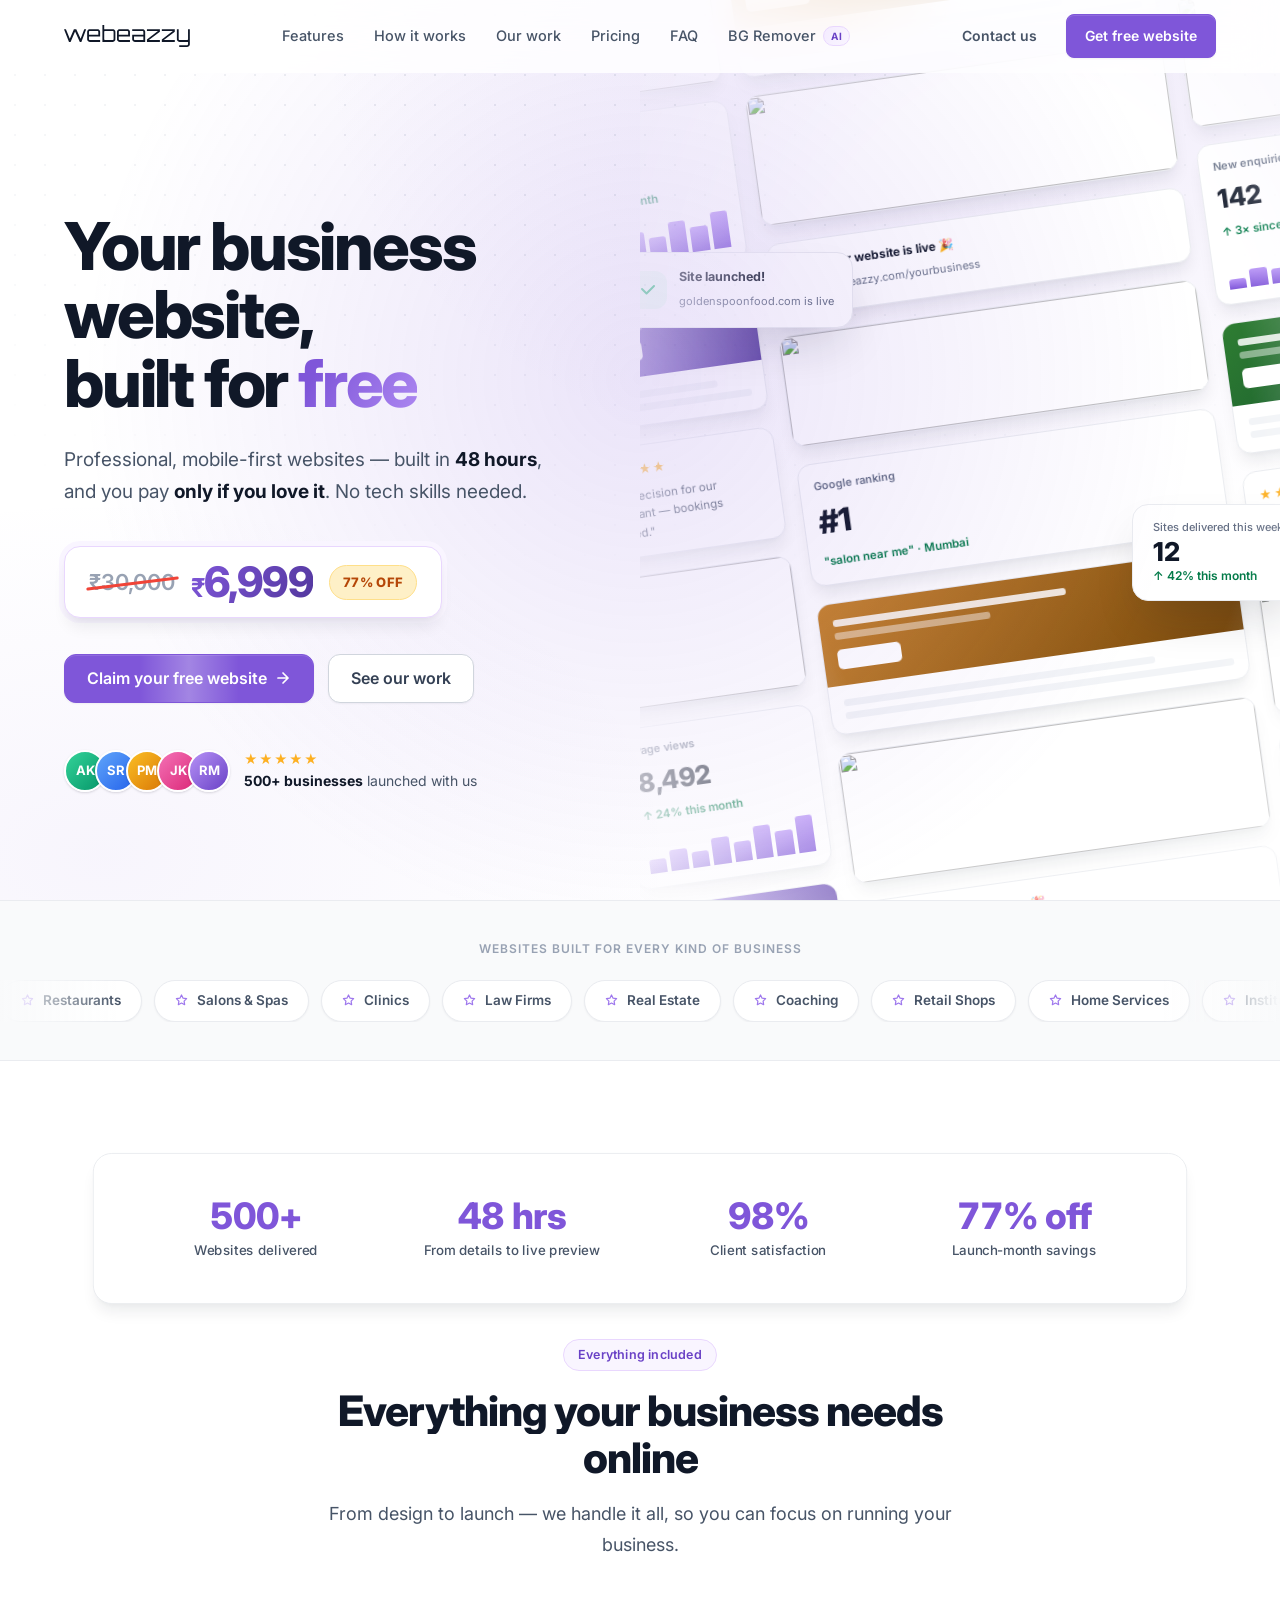
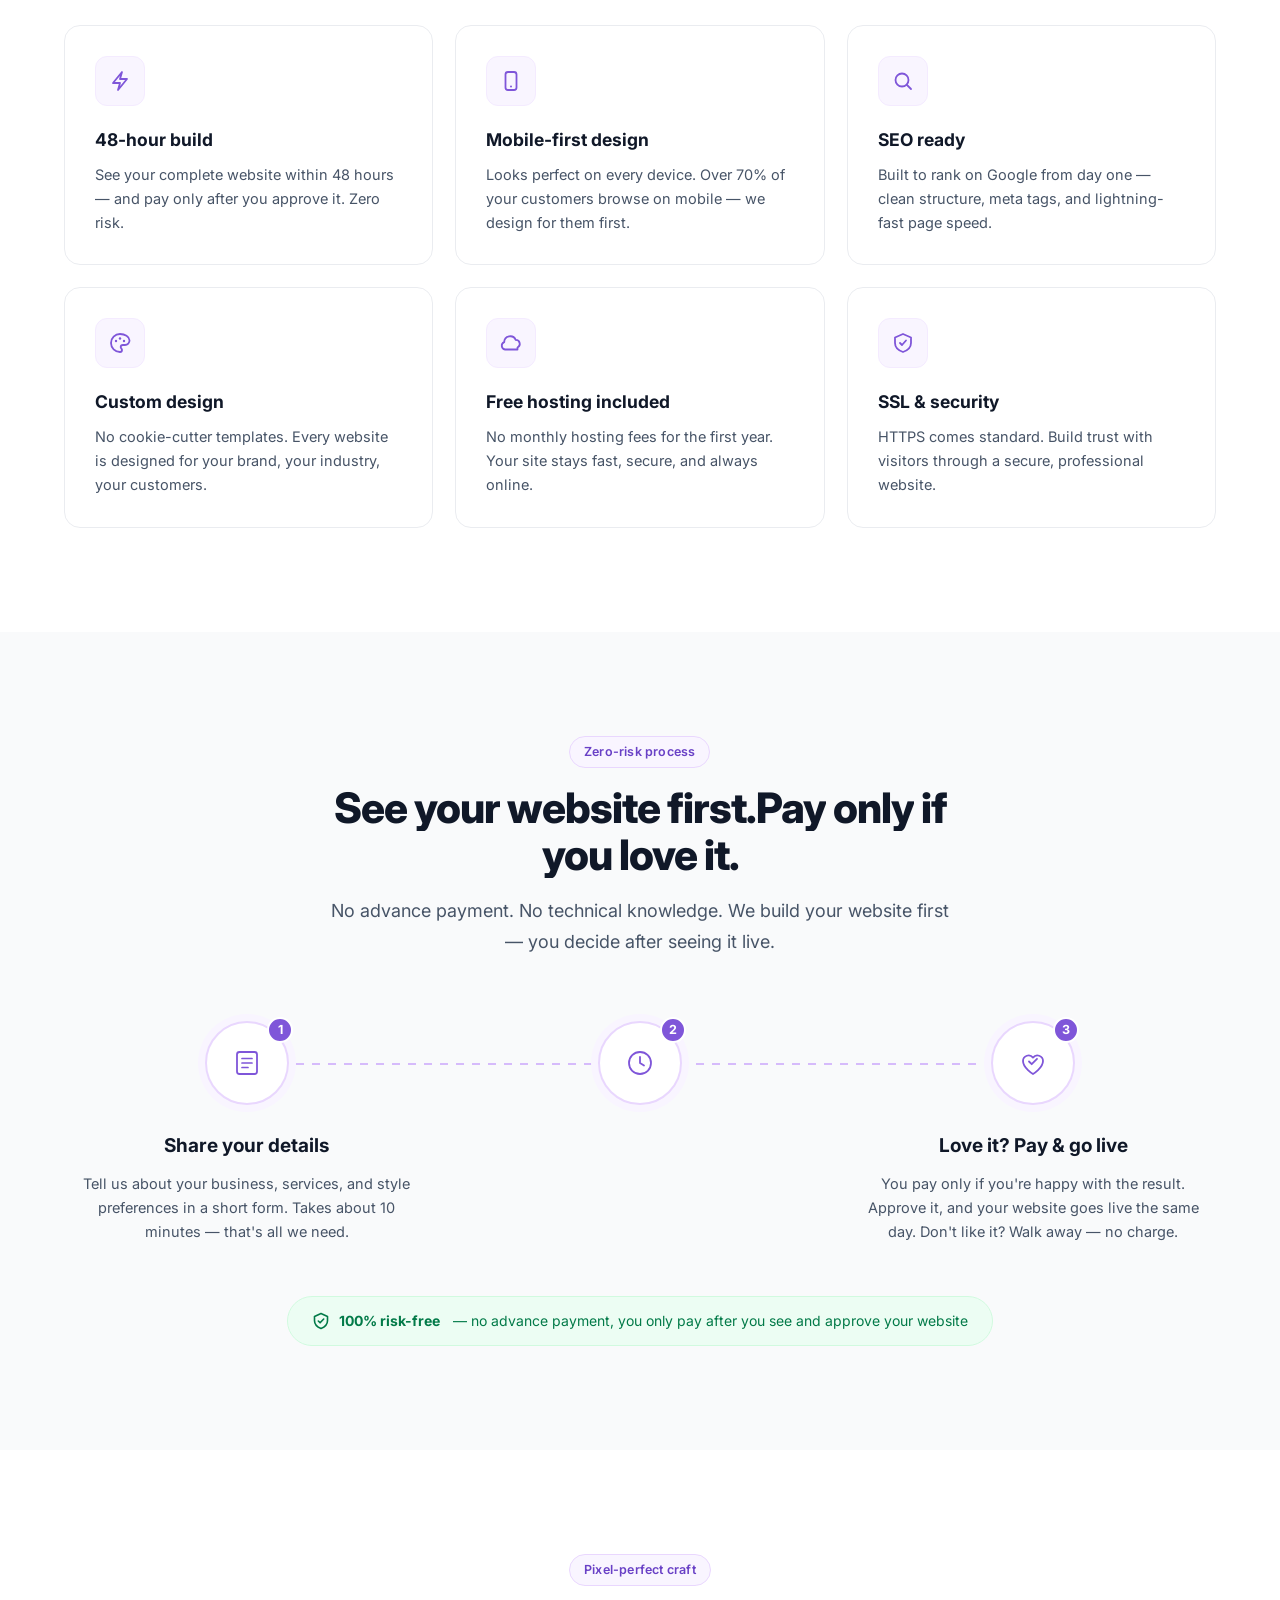
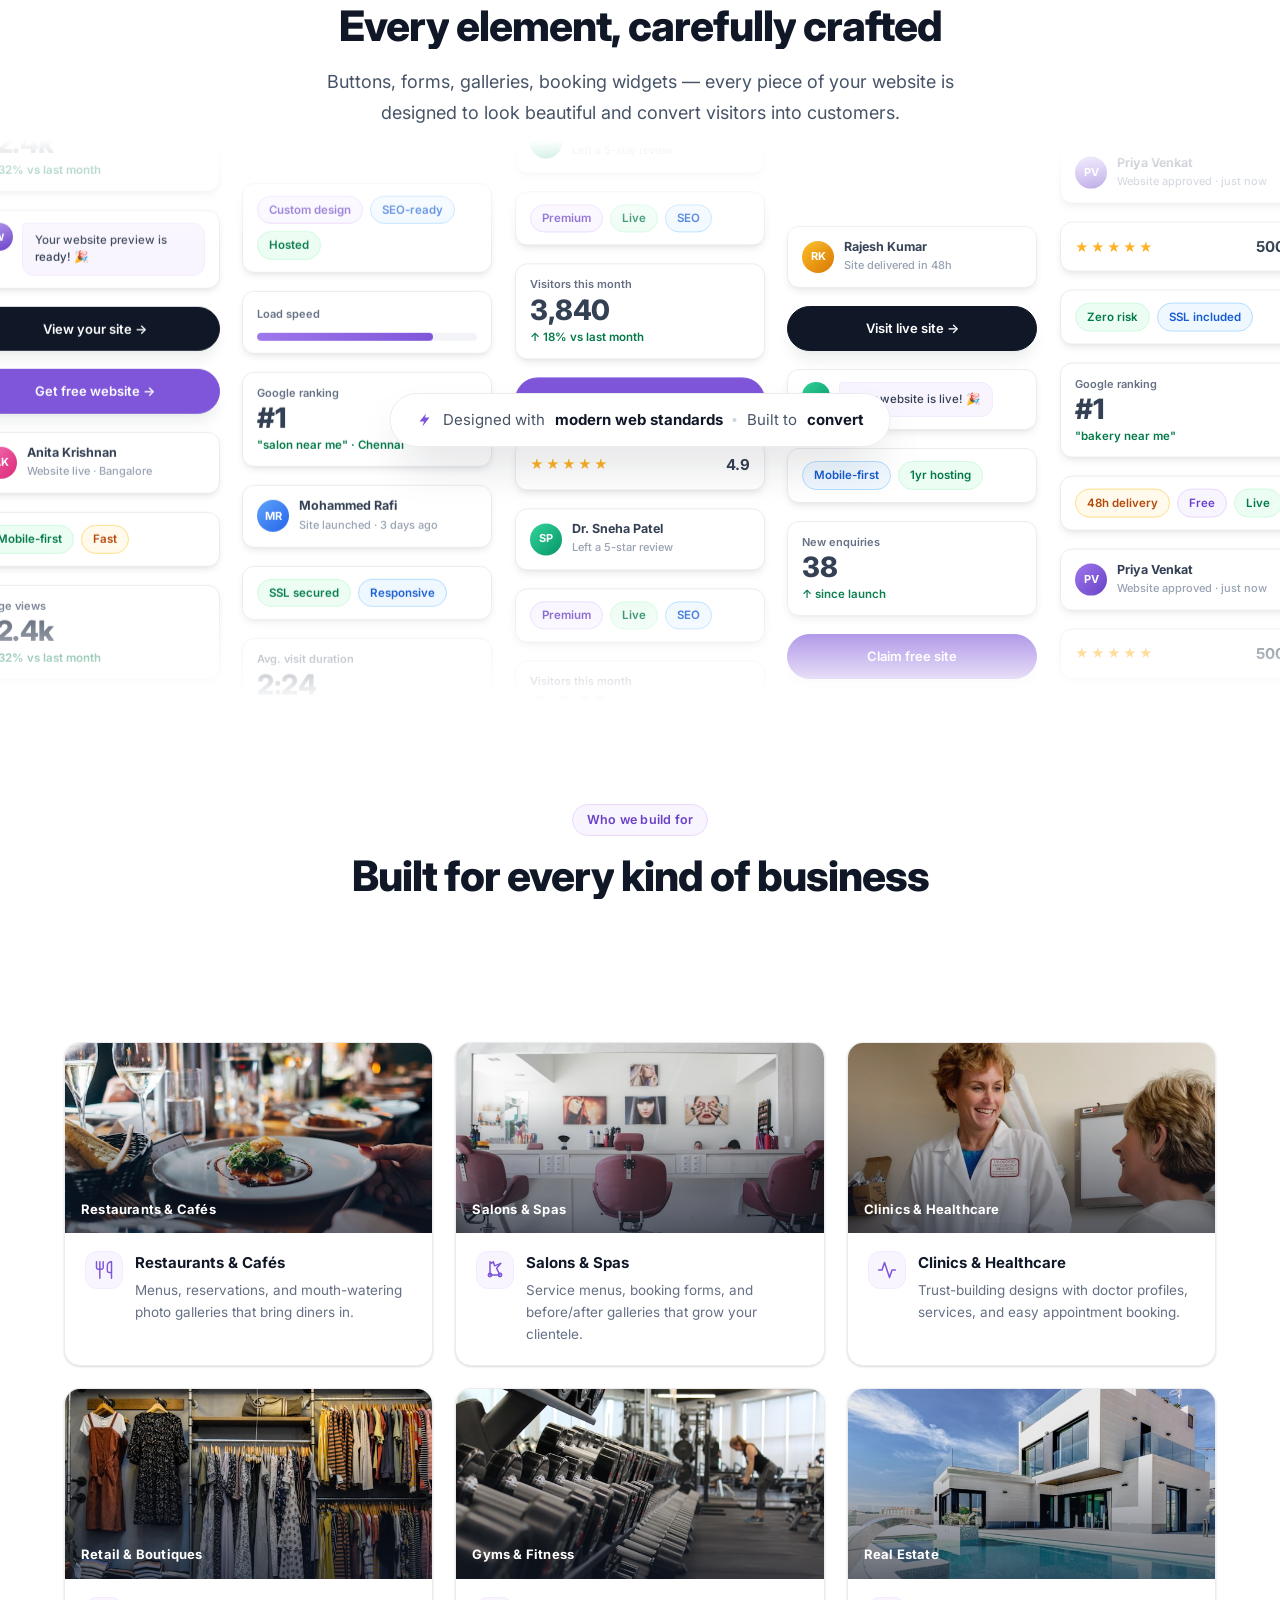
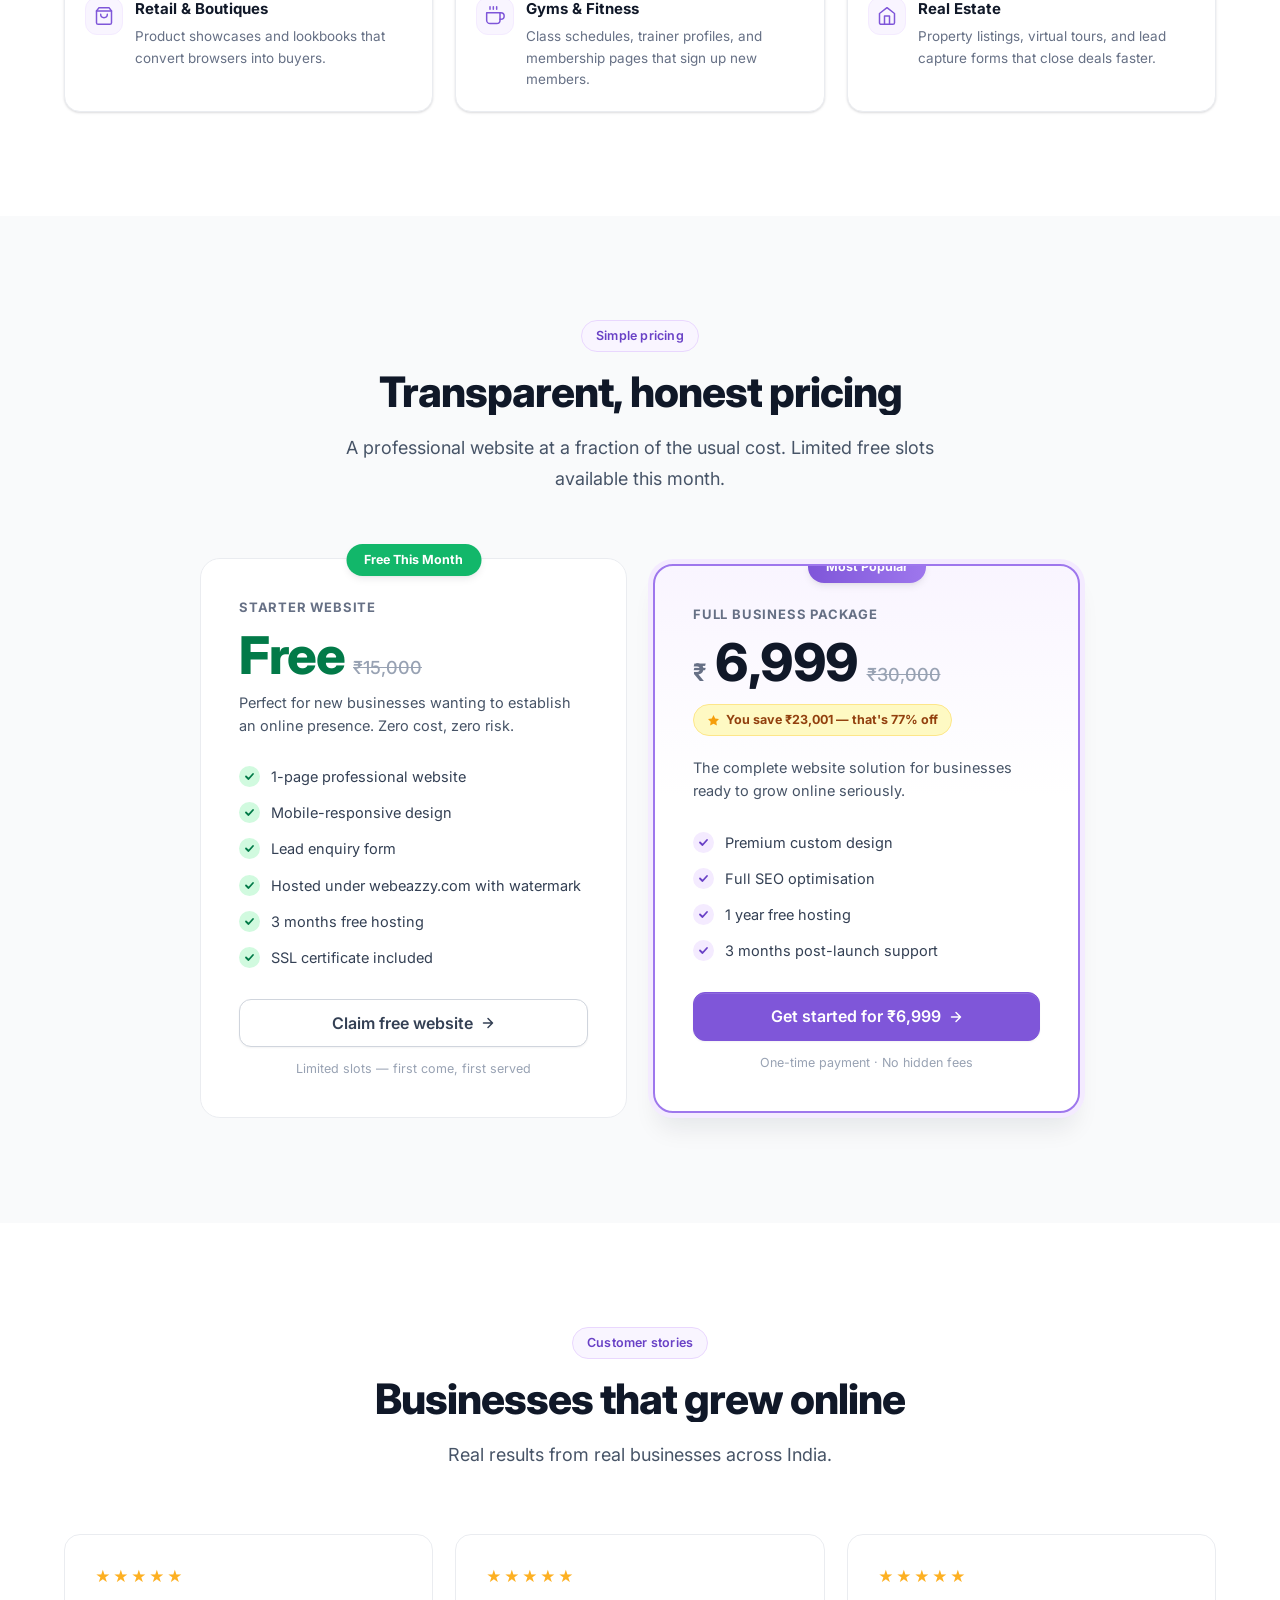
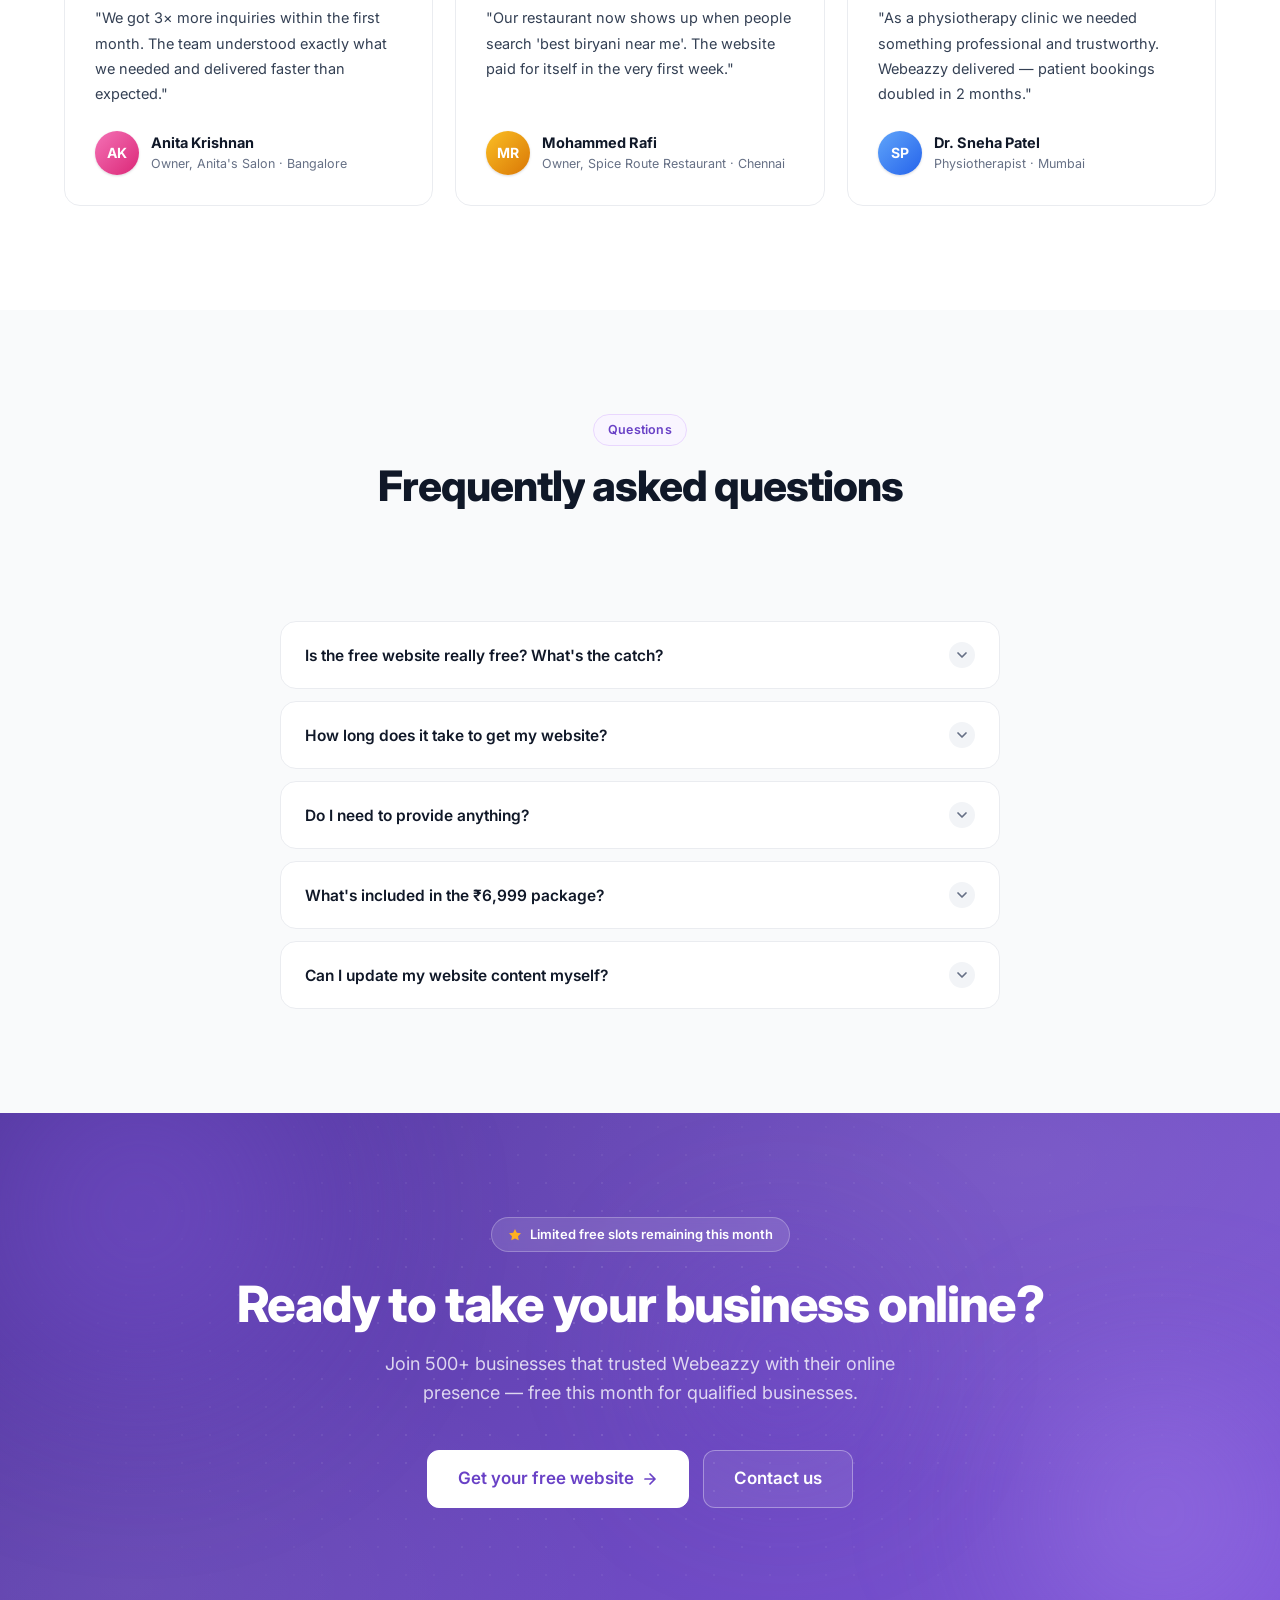
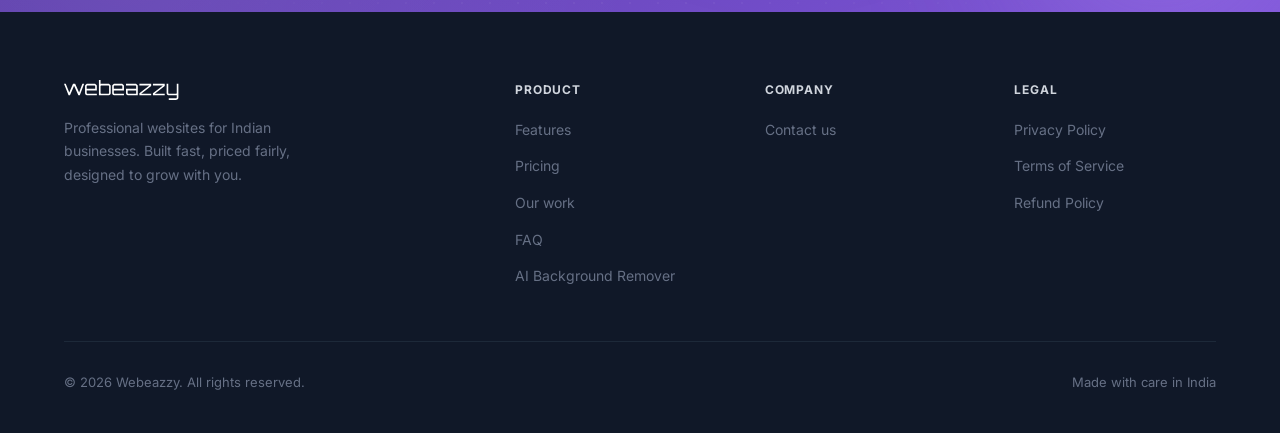
==== commit 085ac49f: "Hero visual spans full viewport height by breaking out of container Move .hero-visual outside .conta" ====
--- a/index.html
+++ b/index.html
@@ -310,11 +310,10 @@
     }
     .hero-inner {
       position: relative; z-index: 1;
-      display: grid;
-      grid-template-columns: 1.05fr 1fr;
-      gap: 72px;
+      display: flex;
       align-items: center;
       min-height: calc(100svh - 200px);
+      max-width: 54%;
     }
 
     /* entrance animation */
@@ -473,13 +472,14 @@
 
     /* ── Hero visual: tilted drifting collage (Untitled UI style) ── */
     .hero-visual {
-      position: relative;
-      align-self: stretch;
-      min-height: 620px;
+      position: absolute;
+      top: 0; right: 0; bottom: 0;
+      width: 50%;
+      overflow: hidden;
       opacity: 0;
       animation: collageIn 1100ms var(--ease-out) 250ms forwards;
-      -webkit-mask-image: radial-gradient(ellipse 100% 105% at 50% 50%, black 45%, transparent 95%);
-      mask-image: radial-gradient(ellipse 100% 105% at 50% 50%, black 45%, transparent 95%);
+      -webkit-mask-image: radial-gradient(ellipse 90% 100% at 60% 50%, black 40%, transparent 90%);
+      mask-image: radial-gradient(ellipse 90% 100% at 60% 50%, black 40%, transparent 90%);
     }
     @keyframes collageIn {
       from { opacity: 0; transform: translateY(36px) scale(.97); }
@@ -487,7 +487,7 @@
     }
     .collage {
       position: absolute;
-      inset: -100px -70px;
+      inset: -80px -60px;
       display: flex;
       gap: 18px;
       transform: rotate(-8deg);
@@ -568,7 +568,7 @@
     /* floating chips */
     .notif-card {
       position: absolute;
-      top: 170px; left: -30px;
+      top: 28%; left: -30px;
       z-index: 2;
       background: #fff;
       border: 1px solid var(--gray-200);
@@ -581,7 +581,7 @@
     }
     .stat-chip {
       position: absolute;
-      top: 350px; right: -24px;
+      top: 56%; right: -24px;
       z-index: 2;
       background: #fff;
       border: 1px solid var(--gray-200);
@@ -615,15 +615,15 @@
       .hero-inner { gap: 44px; }
     }
     @media (max-width: 920px) {
-      .hero { min-height: unset; }
-      .hero > .container { padding-top: 100px; padding-bottom: 64px; }
-      .hero-inner { grid-template-columns: 1fr; gap: 56px; min-height: unset; }
-      .hero-visual { height: 440px; align-self: auto; max-width: 540px; margin: 0 auto; width: 100%; }
-      .notif-card { left: 0; top: 140px; }
-      .stat-chip { right: 0; top: 280px; }
+      .hero { min-height: unset; display: block; }
+      .hero > .container { padding-top: 100px; padding-bottom: 48px; }
+      .hero-inner { max-width: 100%; min-height: unset; }
+      .hero-visual { position: relative; top: auto; right: auto; bottom: auto; width: 100%; height: 440px; max-width: 540px; margin: 0 auto; }
+      .notif-card { left: 0; top: 28%; }
+      .stat-chip { right: 0; top: 56%; }
     }
     @media (max-width: 560px) {
-      .hero-visual { height: 360px; align-self: auto; }
+      .hero-visual { height: 360px; }
       .collage { inset: -120px -40px; gap: 12px; }
       .collage-col { gap: 12px; }
       .notif-card { display: none; }
@@ -1749,28 +1749,29 @@
           </div>
         </div>
 
-        <!-- Tilted drifting collage -->
-        <div class="hero-visual" aria-hidden="true">
-          <div class="collage" id="collage">
-            <!-- columns populated by JS (content duplicated for seamless loop) -->
-          </div>
-
-          <div class="notif-card">
-            <span class="notif-icon">
-              <svg width="18" height="18" viewBox="0 0 18 18" fill="none" aria-hidden="true"><path d="M15 5L7.5 12.5 3 8" stroke="#12B76A" stroke-width="2" stroke-linecap="round" stroke-linejoin="round"/></svg>
-            </span>
-            <span>
-              <span class="notif-title" style="display:block">Site launched!</span>
-              <span class="notif-sub">goldenspoonfood.com is live</span>
-            </span>
-          </div>
-
-          <div class="stat-chip">
-            <div class="stat-chip-label">Sites delivered this week</div>
-            <div class="stat-chip-val">12</div>
-            <div class="stat-chip-delta">↑ 42% this month</div>
-          </div>
-        </div>
+      </div>
+    </div>
+
+    <!-- Tilted drifting collage — outside container so it fills full hero height -->
+    <div class="hero-visual" aria-hidden="true">
+      <div class="collage" id="collage">
+        <!-- columns populated by JS (content duplicated for seamless loop) -->
+      </div>
+
+      <div class="notif-card">
+        <span class="notif-icon">
+          <svg width="18" height="18" viewBox="0 0 18 18" fill="none" aria-hidden="true"><path d="M15 5L7.5 12.5 3 8" stroke="#12B76A" stroke-width="2" stroke-linecap="round" stroke-linejoin="round"/></svg>
+        </span>
+        <span>
+          <span class="notif-title" style="display:block">Site launched!</span>
+          <span class="notif-sub">goldenspoonfood.com is live</span>
+        </span>
+      </div>
+
+      <div class="stat-chip">
+        <div class="stat-chip-label">Sites delivered this week</div>
+        <div class="stat-chip-val">12</div>
+        <div class="stat-chip-delta">↑ 42% this month</div>
       </div>
     </div>
   </section>
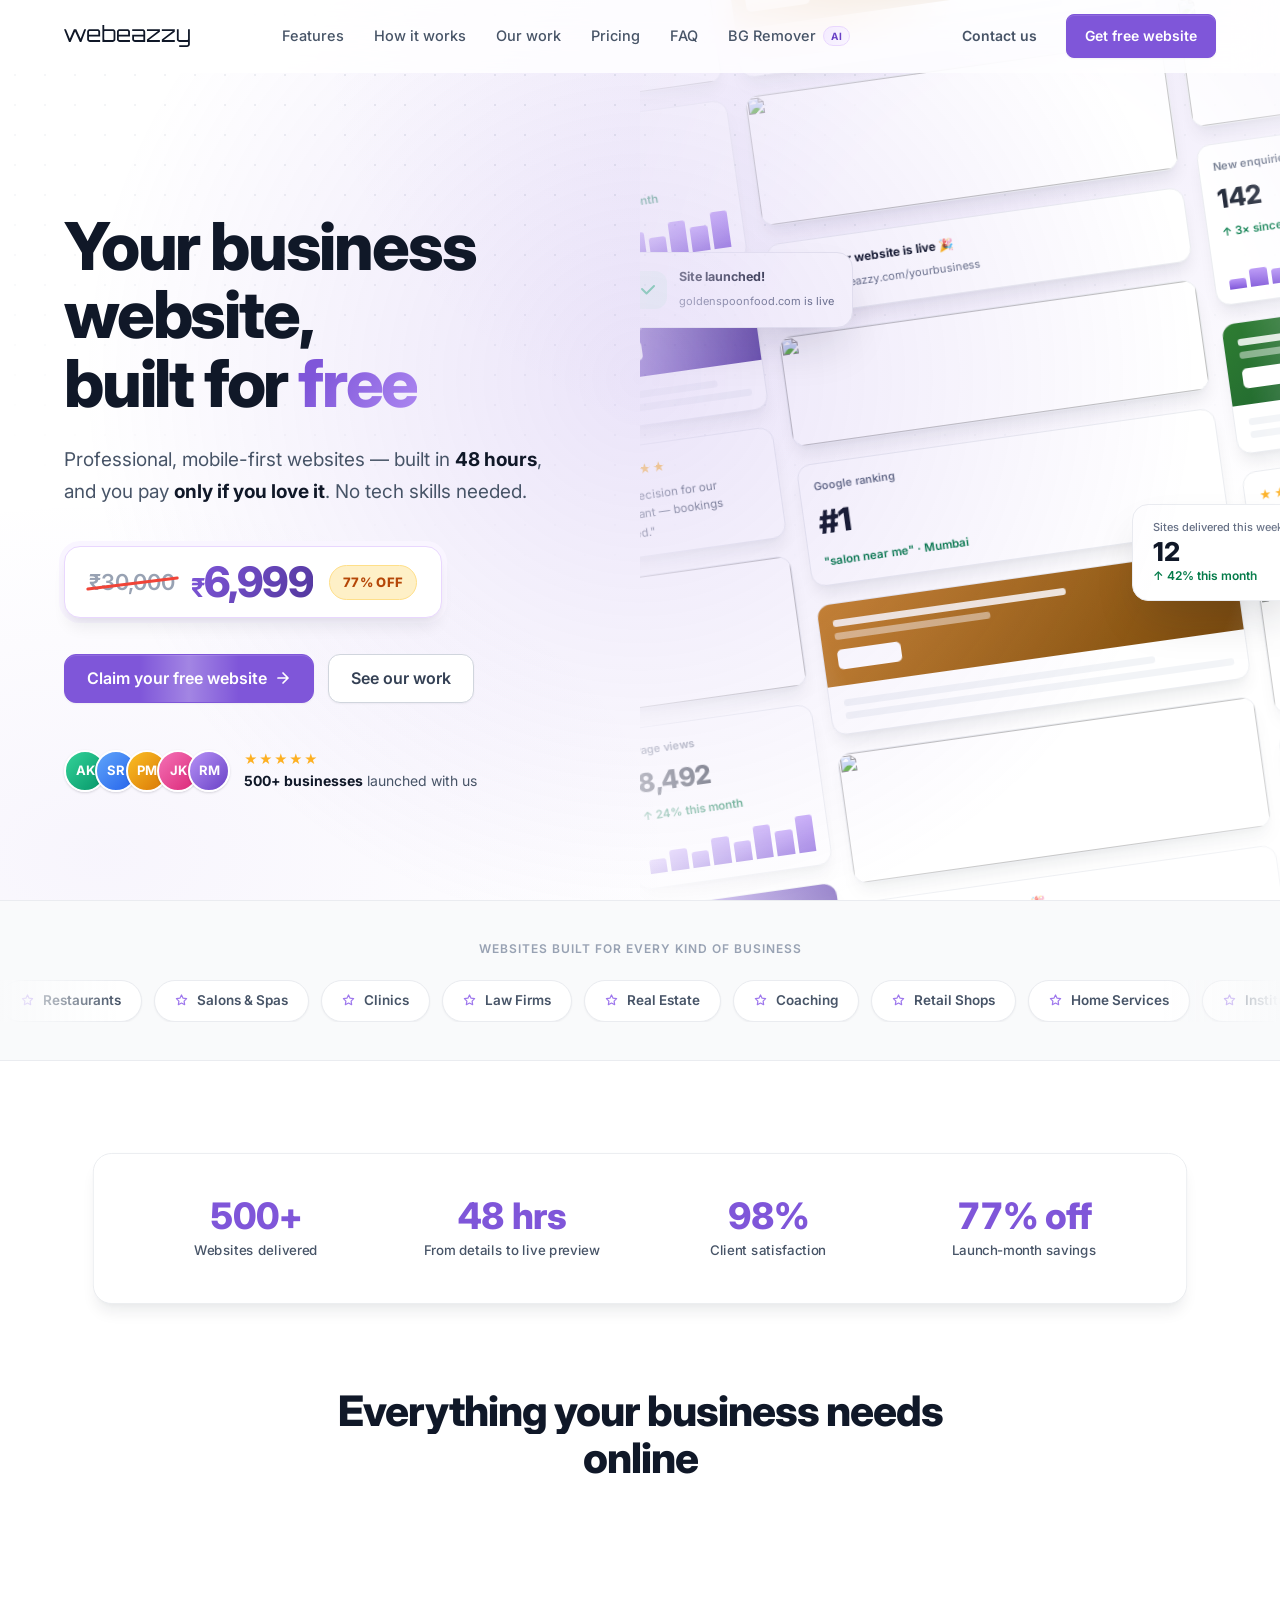
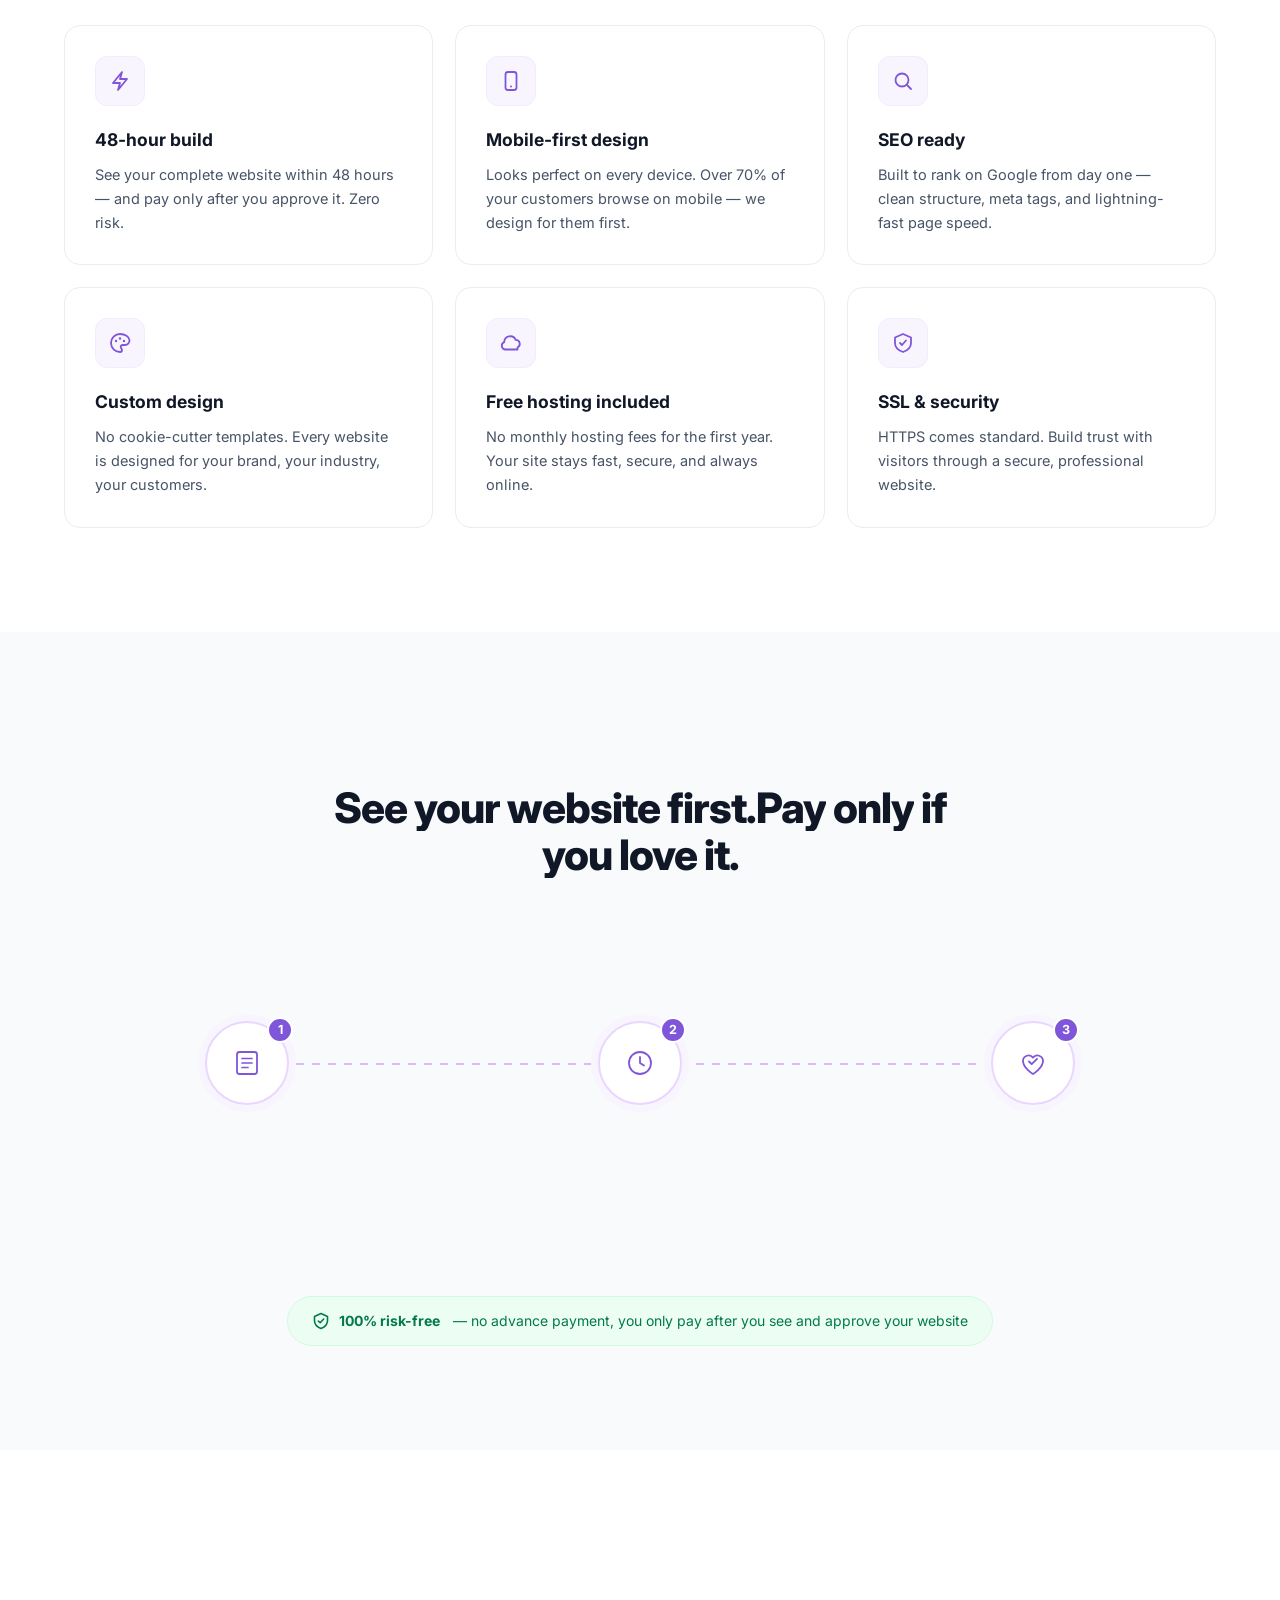
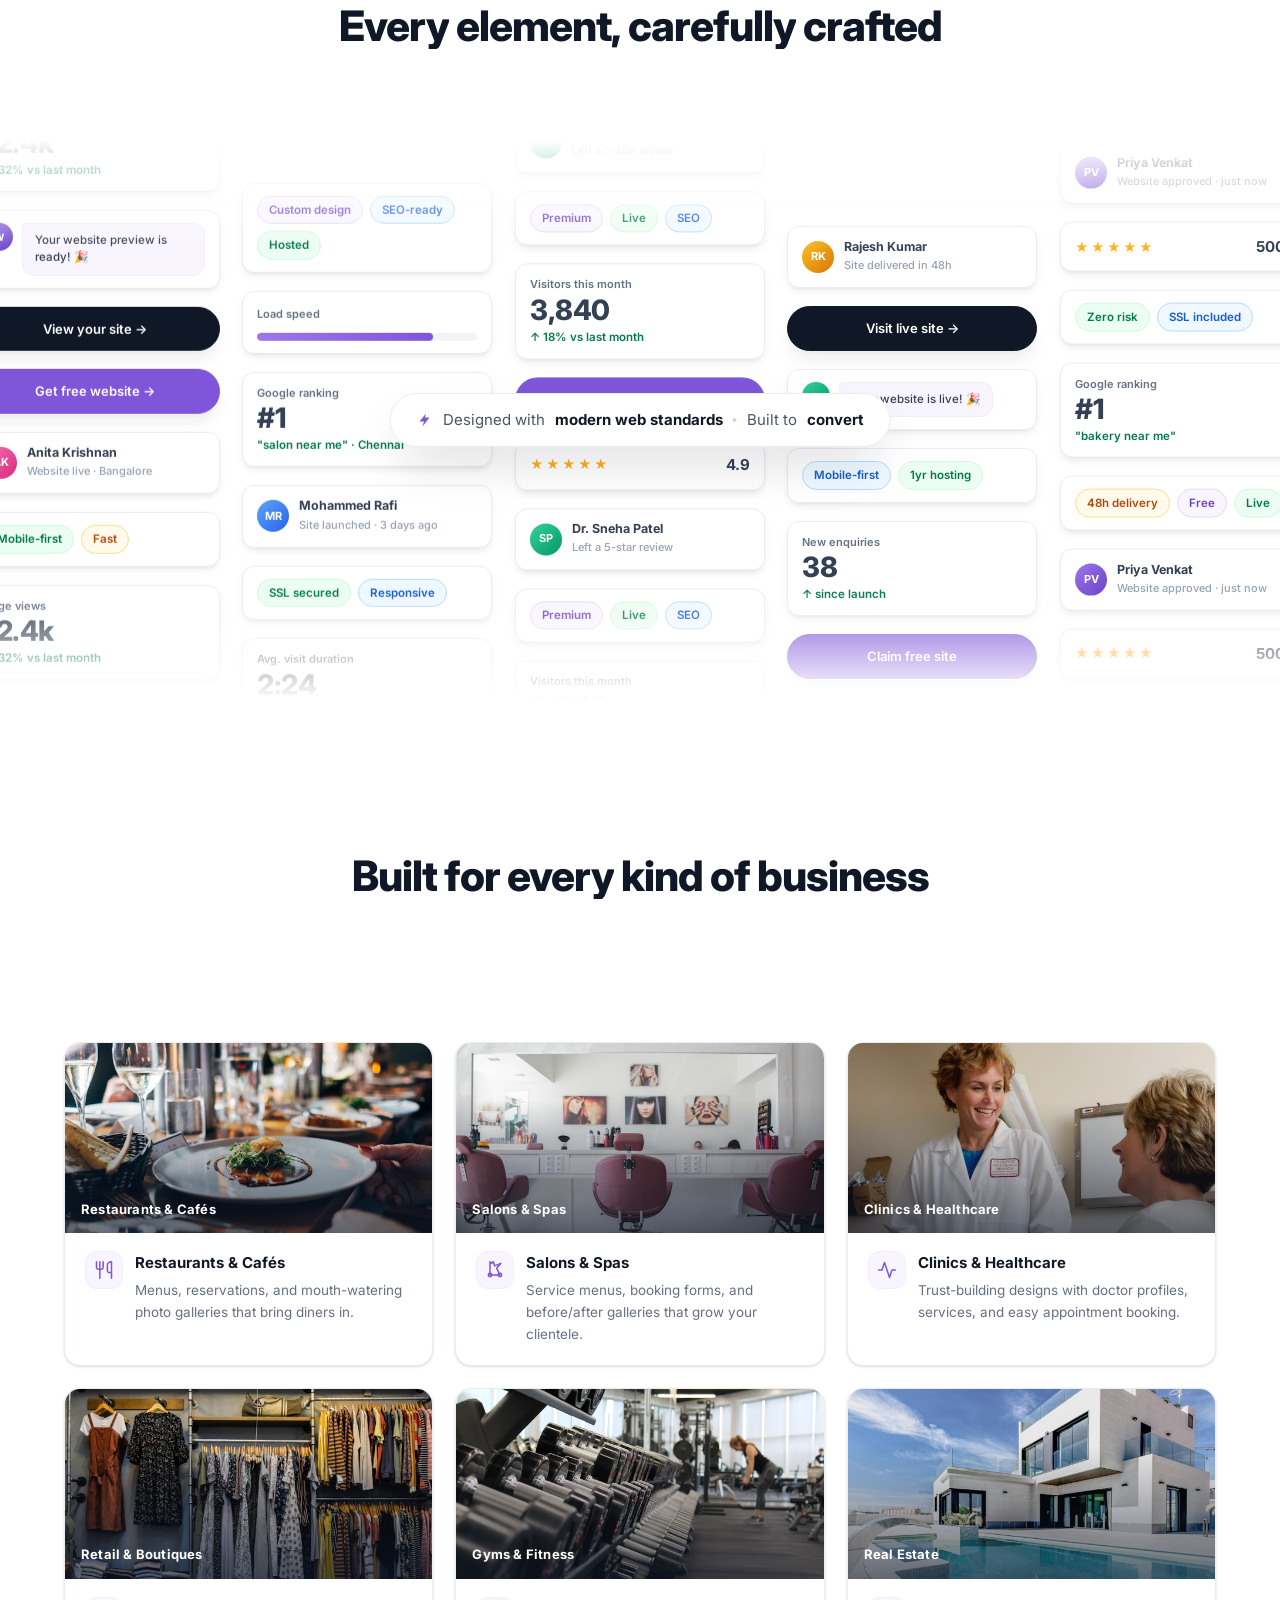
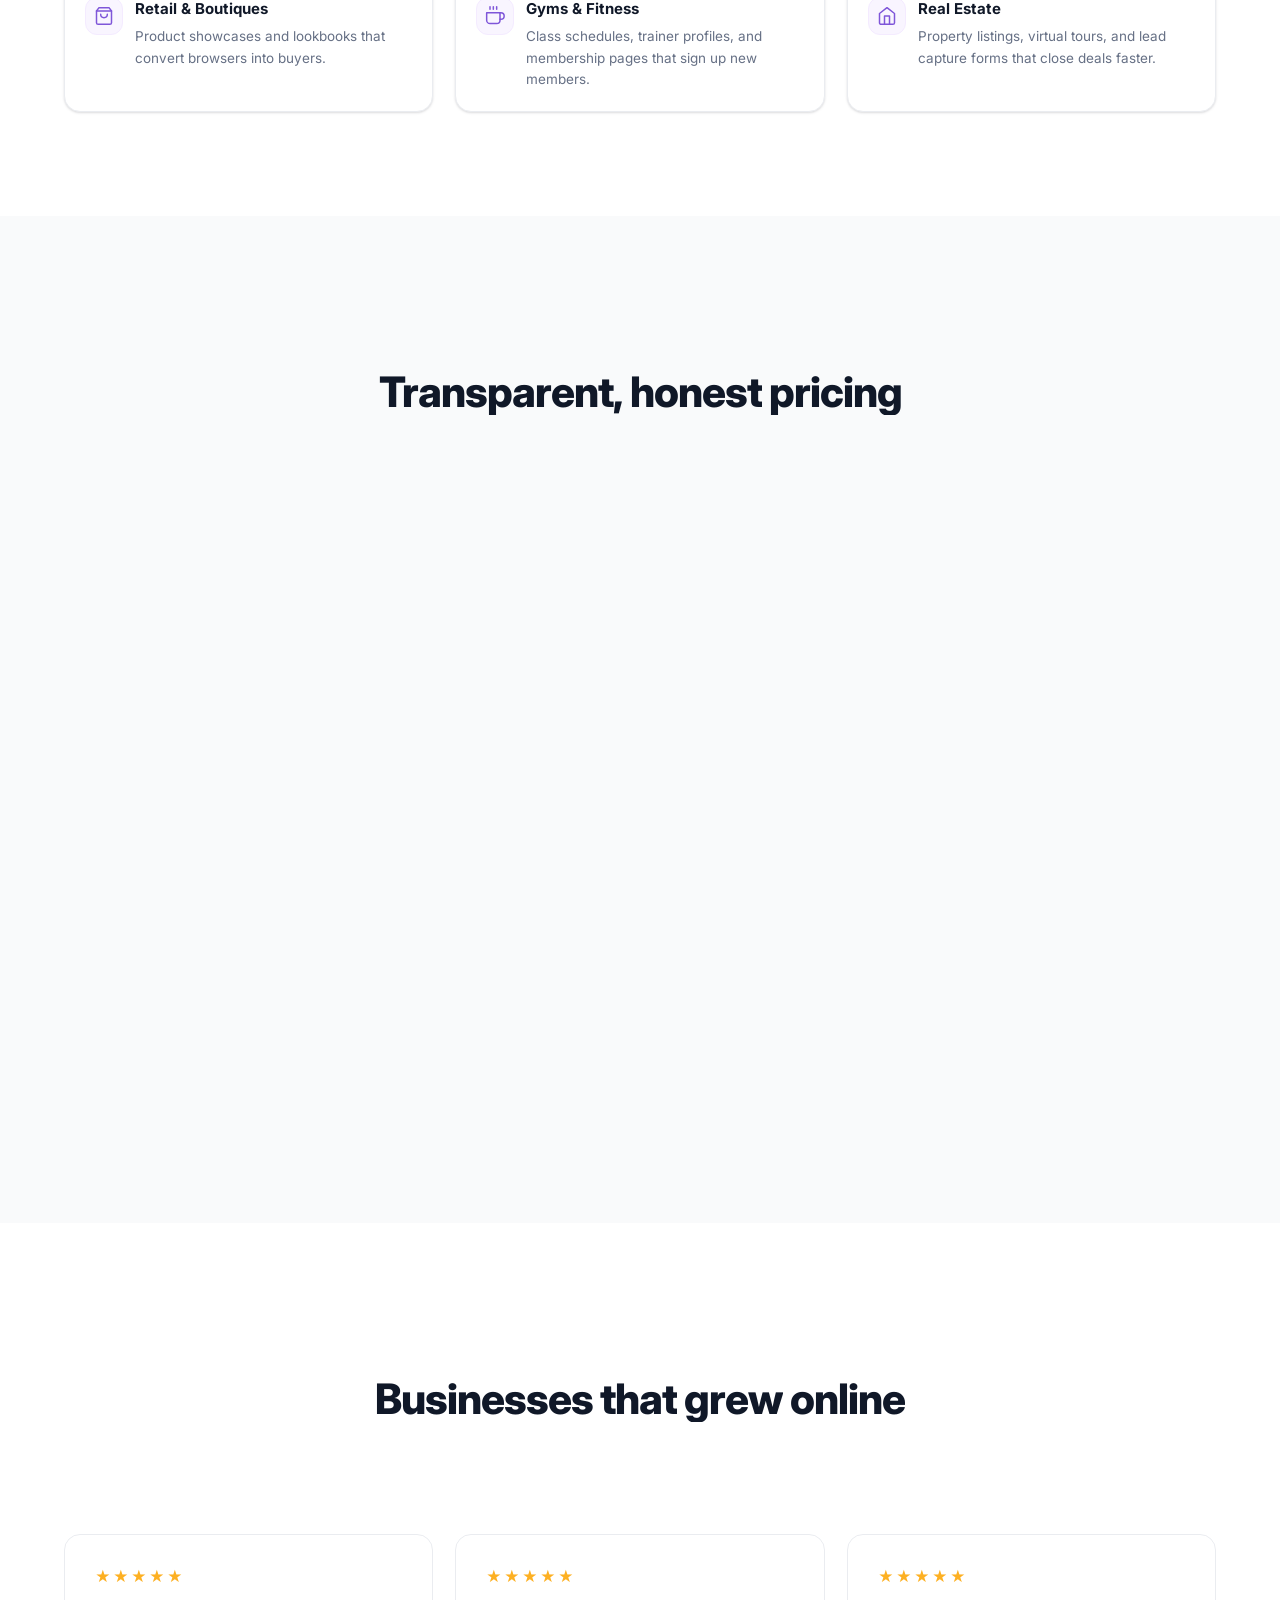
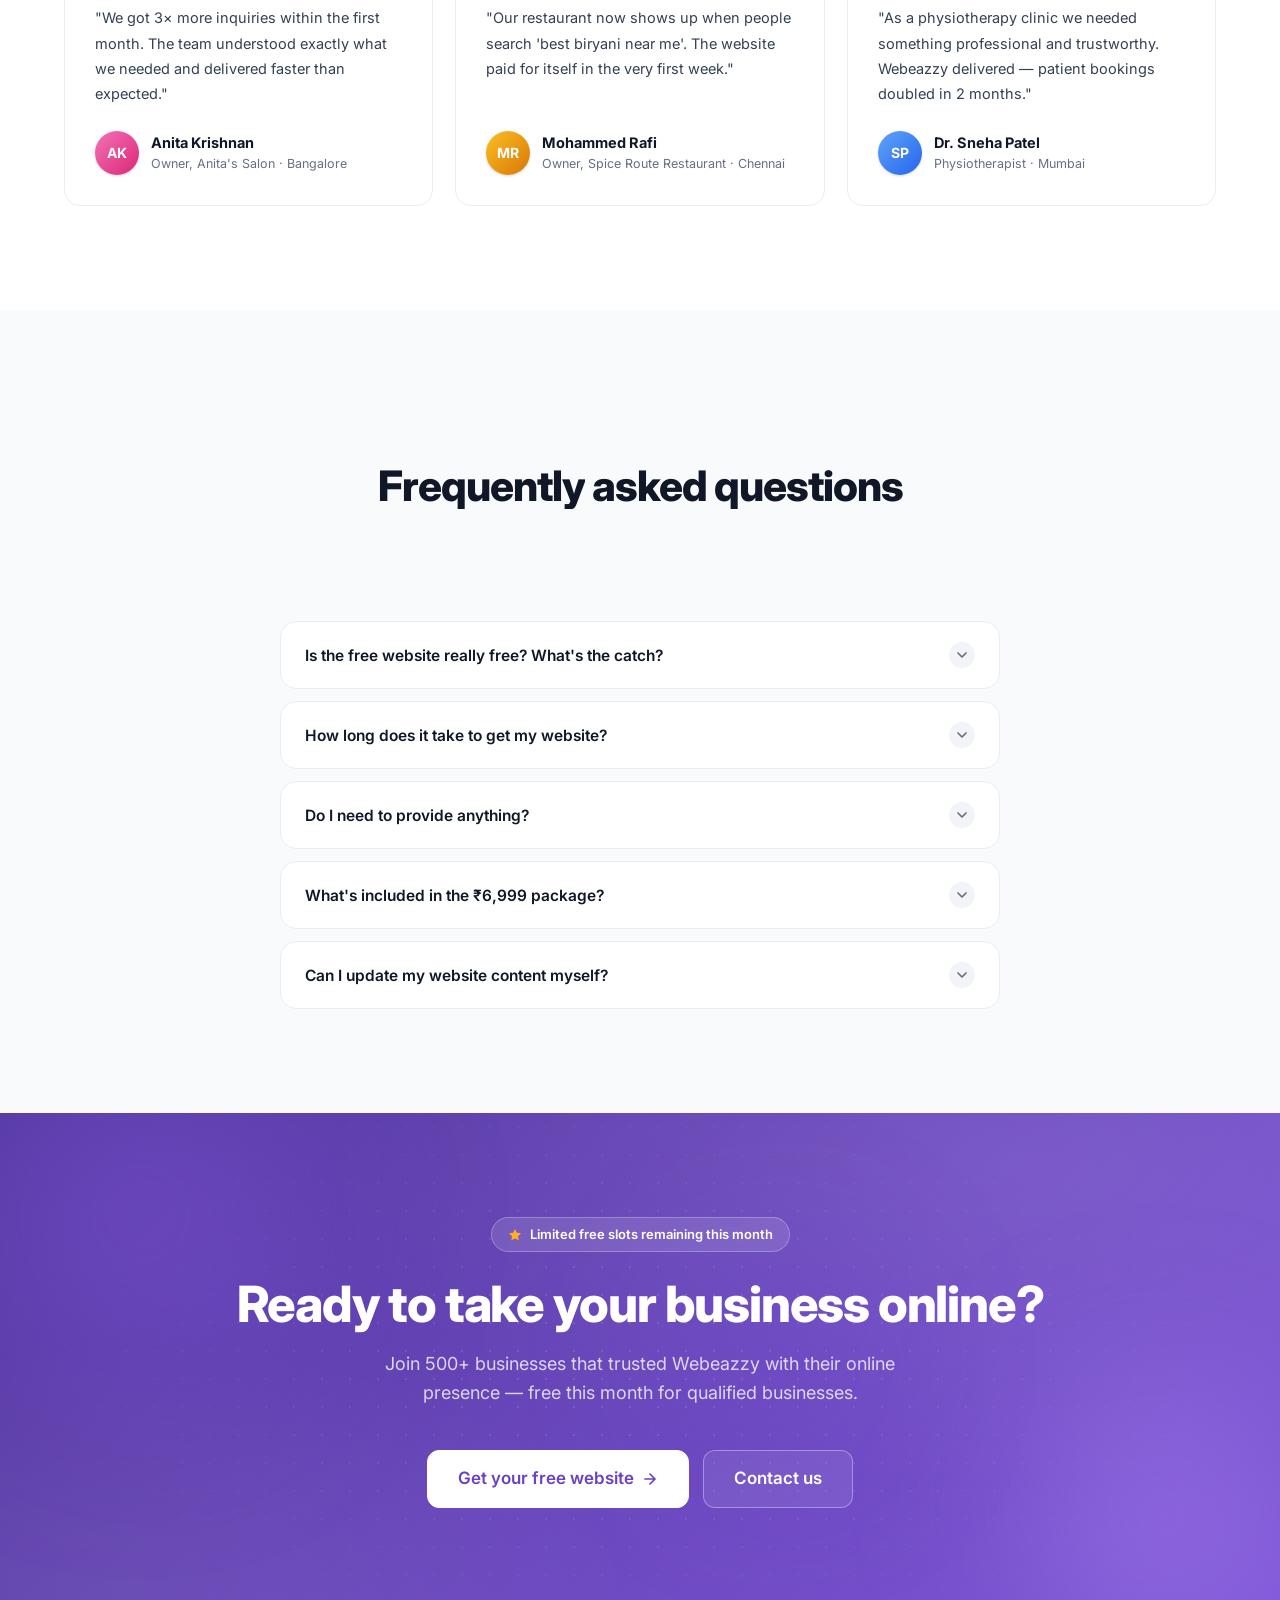
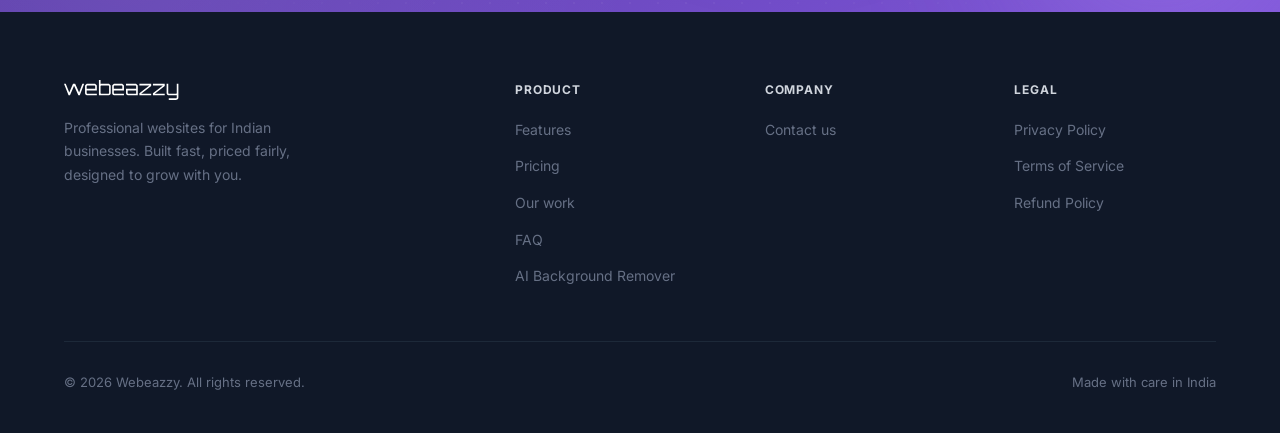
==== commit 079851a5: "SEO optimisation: meta, schema, landmark, alt text, caching index.html: - lang="en-IN" (Indian Engli" ====
--- a/index.html
+++ b/index.html
@@ -1,23 +1,40 @@
 <!DOCTYPE html>
-<html lang="en">
+<html lang="en-IN">
 
 <head>
   <meta charset="UTF-8">
   <meta name="viewport" content="width=device-width, initial-scale=1.0">
-  <title>Webeazzy — Free Business Websites, Limited Time | ₹6,999 Full Package</title>
-  <meta name="description" content="Get a professional business website built free this month. Live preview in 48 hours — pay only if you love it. Full package just ₹6,999 (was ₹30,000).">
-  <meta name="keywords" content="free business website India, website builder India, affordable website design, professional website ₹6999, webeazzy">
-  <meta name="robots" content="index, follow">
+  <title>Webeazzy — Professional Business Websites for India | ₹6,999 Full Package</title>
+  <meta name="description" content="Get a professional business website built in 48 hours. Pay only if you love it. Custom design, SEO-ready, mobile-first — full package ₹6,999 (was ₹30,000). Trusted by 500+ Indian businesses.">
+  <meta name="keywords" content="business website design India, affordable website design India, professional website ₹6999, website for small business India, restaurant website design, salon website design, webeazzy">
+  <meta name="author" content="Webeazzy">
+  <meta name="robots" content="index, follow, max-snippet:-1, max-image-preview:large, max-video-preview:-1">
+  <meta name="theme-color" content="#7F56D9">
+  <!-- Geo targeting — India -->
+  <meta name="geo.region" content="IN">
+  <meta name="geo.placename" content="India">
   <link rel="canonical" href="https://www.webeazzy.com/">
   <!-- Open Graph -->
-  <meta property="og:title" content="Webeazzy — Free Business Websites, Limited Time">
-  <meta property="og:description" content="Live preview in 48 hours — pay only if you love it. Free for limited businesses this month. Full package ₹6,999 (was ₹30,000).">
+  <meta property="og:title" content="Webeazzy — Professional Business Websites for India">
+  <meta property="og:description" content="Live preview in 48 hours — pay only if you love it. Free for limited businesses this month. Full package ₹6,999 (was ₹30,000). Trusted by 500+ Indian businesses.">
   <meta property="og:url" content="https://www.webeazzy.com/">
   <meta property="og:type" content="website">
+  <meta property="og:site_name" content="Webeazzy">
+  <meta property="og:locale" content="en_IN">
+  <meta property="og:image" content="https://www.webeazzy.com/og-image.png">
+  <meta property="og:image:width" content="1200">
+  <meta property="og:image:height" content="630">
+  <meta property="og:image:alt" content="Webeazzy — Professional business websites for Indian businesses">
+  <!-- Twitter / X Card -->
+  <meta name="twitter:card" content="summary_large_image">
+  <meta name="twitter:title" content="Webeazzy — Professional Business Websites for India">
+  <meta name="twitter:description" content="Live preview in 48 hours — pay only if you love it. Full package ₹6,999. Trusted by 500+ Indian businesses.">
+  <meta name="twitter:image" content="https://www.webeazzy.com/og-image.png">
   <link rel="icon" type="image/svg+xml" href="favicon.svg">
   <link rel="preconnect" href="https://fonts.googleapis.com">
   <link rel="preconnect" href="https://fonts.gstatic.com" crossorigin>
   <link rel="preconnect" href="https://images.unsplash.com">
+  <link rel="dns-prefetch" href="https://www.googletagmanager.com">
   <link rel="preload" as="style" href="https://fonts.googleapis.com/css2?family=Inter:wght@400;500;600;700;800;900&display=swap">
   <link rel="stylesheet" href="https://fonts.googleapis.com/css2?family=Inter:wght@400;500;600;700;800;900&display=swap" media="print" onload="this.media='all'">
   <noscript><link rel="stylesheet" href="https://fonts.googleapis.com/css2?family=Inter:wght@400;500;600;700;800;900&display=swap"></noscript>
@@ -35,17 +52,54 @@
   <script type="application/ld+json">
   {
     "@context": "https://schema.org",
-    "@type": "ProfessionalService",
+    "@type": ["ProfessionalService", "LocalBusiness"],
+    "@id": "https://www.webeazzy.com/#organization",
     "name": "Webeazzy",
     "url": "https://www.webeazzy.com",
-    "description": "Professional business websites delivered in 7 days. Mobile-first, SEO-ready, custom design.",
-    "offers": {
-      "@type": "Offer",
-      "price": "6999",
-      "priceCurrency": "INR",
-      "availability": "https://schema.org/InStock",
-      "description": "Full Business Website Package — 5 pages, custom design, 1 year hosting"
-    }
+    "logo": "https://www.webeazzy.com/webeazzy.svg",
+    "image": "https://www.webeazzy.com/og-image.png",
+    "description": "Professional business websites for Indian businesses. Custom design, SEO-ready, mobile-first — delivered in 48 hours. Pay only if you love it.",
+    "priceRange": "₹₹",
+    "currenciesAccepted": "INR",
+    "areaServed": { "@type": "Country", "name": "India" },
+    "serviceType": "Web Design and Development",
+    "address": { "@type": "PostalAddress", "addressCountry": "IN" },
+    "aggregateRating": {
+      "@type": "AggregateRating",
+      "ratingValue": "4.9",
+      "reviewCount": "500",
+      "bestRating": "5",
+      "worstRating": "1"
+    },
+    "offers": [
+      {
+        "@type": "Offer",
+        "name": "Starter Website",
+        "price": "0",
+        "priceCurrency": "INR",
+        "availability": "https://schema.org/LimitedAvailability",
+        "description": "Free website under webeazzy.com subdomain — 3 pages, mobile-first design, SSL included"
+      },
+      {
+        "@type": "Offer",
+        "name": "Full Business Website Package",
+        "price": "6999",
+        "priceCurrency": "INR",
+        "availability": "https://schema.org/InStock",
+        "description": "5 pages, custom domain, premium design, full SEO, 1 year hosting, SSL, 3 months support — original value ₹30,000"
+      }
+    ]
+  }
+  </script>
+  <script type="application/ld+json">
+  {
+    "@context": "https://schema.org",
+    "@type": "WebSite",
+    "@id": "https://www.webeazzy.com/#website",
+    "name": "Webeazzy",
+    "url": "https://www.webeazzy.com",
+    "description": "Professional business websites for Indian businesses — delivered in 48 hours",
+    "publisher": { "@id": "https://www.webeazzy.com/#organization" }
   }
   </script>
   <script type="application/ld+json">
@@ -55,18 +109,28 @@
     "mainEntity": [
       {
         "@type": "Question",
-        "name": "Is the free website really free?",
+        "name": "Is the free website really free? What's the catch?",
         "acceptedAnswer": { "@type": "Answer", "text": "Yes, completely free for qualified businesses. Free websites are published under webeazzy.com with a small Webeazzy watermark. You can upgrade later if you want your own domain, hosting, and watermark removal." }
       },
       {
         "@type": "Question",
         "name": "How long does it take to get my website?",
-        "acceptedAnswer": { "@type": "Answer", "text": "We build and share a live preview of your complete website within 48 hours. You pay only after you approve it — then it goes live the same day." }
+        "acceptedAnswer": { "@type": "Answer", "text": "We build and send you a live preview of your complete website within 48 hours of receiving your details. Once you approve it, your website goes live the same day. You pay nothing until you approve." }
+      },
+      {
+        "@type": "Question",
+        "name": "Do I need to provide anything?",
+        "acceptedAnswer": { "@type": "Answer", "text": "Just basic information about your business — what you do, contact details, any photos or logos you have, and your preferred style. If you don't have photos, we'll use professional stock imagery. We handle everything else." }
       },
       {
         "@type": "Question",
         "name": "What's included in the ₹6,999 package?",
-        "acceptedAnswer": { "@type": "Answer", "text": "Premium custom design, full SEO optimisation, 1 year free hosting, SSL certificate, and 3 months post-launch support. Original value ₹30,000." }
+        "acceptedAnswer": { "@type": "Answer", "text": "Premium custom design, full SEO optimisation, 1 year free hosting, SSL certificate, and 3 months of free post-launch support — everything a growing business needs, worth ₹30,000." }
+      },
+      {
+        "@type": "Question",
+        "name": "Can I update my website content myself?",
+        "acceptedAnswer": { "@type": "Answer", "text": "Yes. Send us the change request and our support team will help update text, images, and prices without you needing any coding knowledge." }
       }
     ]
   }
@@ -76,6 +140,14 @@
     /* ═══════════════════════════════════════════
        DESIGN TOKENS — Untitled UI color system
     ═══════════════════════════════════════════ */
+    .skip-link {
+      position: absolute; top: -100px; left: 16px; z-index: 9999;
+      padding: 8px 16px; background: var(--purple-600,#7F56D9); color: #fff;
+      border-radius: 4px; font-size: 14px; font-weight: 600; text-decoration: none;
+      transition: top 200ms;
+    }
+    .skip-link:focus { top: 16px; }
+
     :root {
       --gray-25: #FCFCFD;
       --gray-50: #F9FAFB;
@@ -1665,6 +1737,8 @@
 
 <body>
 
+  <a class="skip-link" href="#main-content">Skip to main content</a>
+
   <!-- ═══════════ NAVBAR ═══════════ -->
   <nav class="navbar" id="navbar" aria-label="Main navigation">
     <div class="container">
@@ -1699,6 +1773,8 @@
     <a href="/background-remover.html">BG Remover <span class="ai-chip">AI</span></a>
     <a href="#pricing" class="btn btn-primary btn-lg js-lead-trigger" data-lead-action="host_free" data-lead-label="Get free website">Get free website</a>
   </div>
+
+  <main id="main-content">
 
   <!-- ═══════════ HERO ═══════════ -->
   <section class="hero" aria-labelledby="hero-headline">
@@ -1941,7 +2017,7 @@
 
         <div class="industry-card reveal">
           <div class="industry-img-wrap">
-            <img src="assets/images/ind-restaurant.jpg" alt="Restaurant website" loading="lazy" width="700" height="467">
+            <img src="assets/images/ind-restaurant.jpg" alt="Restaurant and food business website design India" loading="lazy" width="700" height="467">
             <div class="industry-overlay">
               <span class="industry-overlay-label">Restaurants &amp; Cafés</span>
             </div>
@@ -1957,7 +2033,7 @@
 
         <div class="industry-card reveal rd-2">
           <div class="industry-img-wrap">
-            <img src="assets/images/ind-salon.jpg" alt="Salon website" loading="lazy" width="700" height="467">
+            <img src="assets/images/ind-salon.jpg" alt="Salon and beauty parlour website design India" loading="lazy" width="700" height="467">
             <div class="industry-overlay">
               <span class="industry-overlay-label">Salons &amp; Spas</span>
             </div>
@@ -1973,7 +2049,7 @@
 
         <div class="industry-card reveal rd-3">
           <div class="industry-img-wrap">
-            <img src="assets/images/ind-clinic.jpg" alt="Clinic website" loading="lazy" width="700" height="467">
+            <img src="assets/images/ind-clinic.jpg" alt="Medical clinic and doctor website design India" loading="lazy" width="700" height="467">
             <div class="industry-overlay">
               <span class="industry-overlay-label">Clinics &amp; Healthcare</span>
             </div>
@@ -1989,7 +2065,7 @@
 
         <div class="industry-card reveal rd-2">
           <div class="industry-img-wrap">
-            <img src="assets/images/ind-retail.jpg" alt="Retail website" loading="lazy" width="700" height="467">
+            <img src="assets/images/ind-retail.jpg" alt="Retail shop and boutique website design India" loading="lazy" width="700" height="467">
             <div class="industry-overlay">
               <span class="industry-overlay-label">Retail &amp; Boutiques</span>
             </div>
@@ -2005,7 +2081,7 @@
 
         <div class="industry-card reveal rd-3">
           <div class="industry-img-wrap">
-            <img src="assets/images/ind-gym.jpg" alt="Gym website" loading="lazy" width="700" height="467">
+            <img src="assets/images/ind-gym.jpg" alt="Gym and fitness centre website design India" loading="lazy" width="700" height="467">
             <div class="industry-overlay">
               <span class="industry-overlay-label">Gyms &amp; Fitness</span>
             </div>
@@ -2021,7 +2097,7 @@
 
         <div class="industry-card reveal rd-4">
           <div class="industry-img-wrap">
-            <img src="assets/images/ind-realestate.jpg" alt="Real estate website" loading="lazy" width="700" height="467">
+            <img src="assets/images/ind-realestate.jpg" alt="Real estate agency website design India" loading="lazy" width="700" height="467">
             <div class="industry-overlay">
               <span class="industry-overlay-label">Real Estate</span>
             </div>
@@ -2248,6 +2324,8 @@
       </div>
     </div>
   </section>
+
+  </main><!-- /#main-content -->
 
   <!-- ═══════════ FOOTER ═══════════ -->
   <footer class="footer">
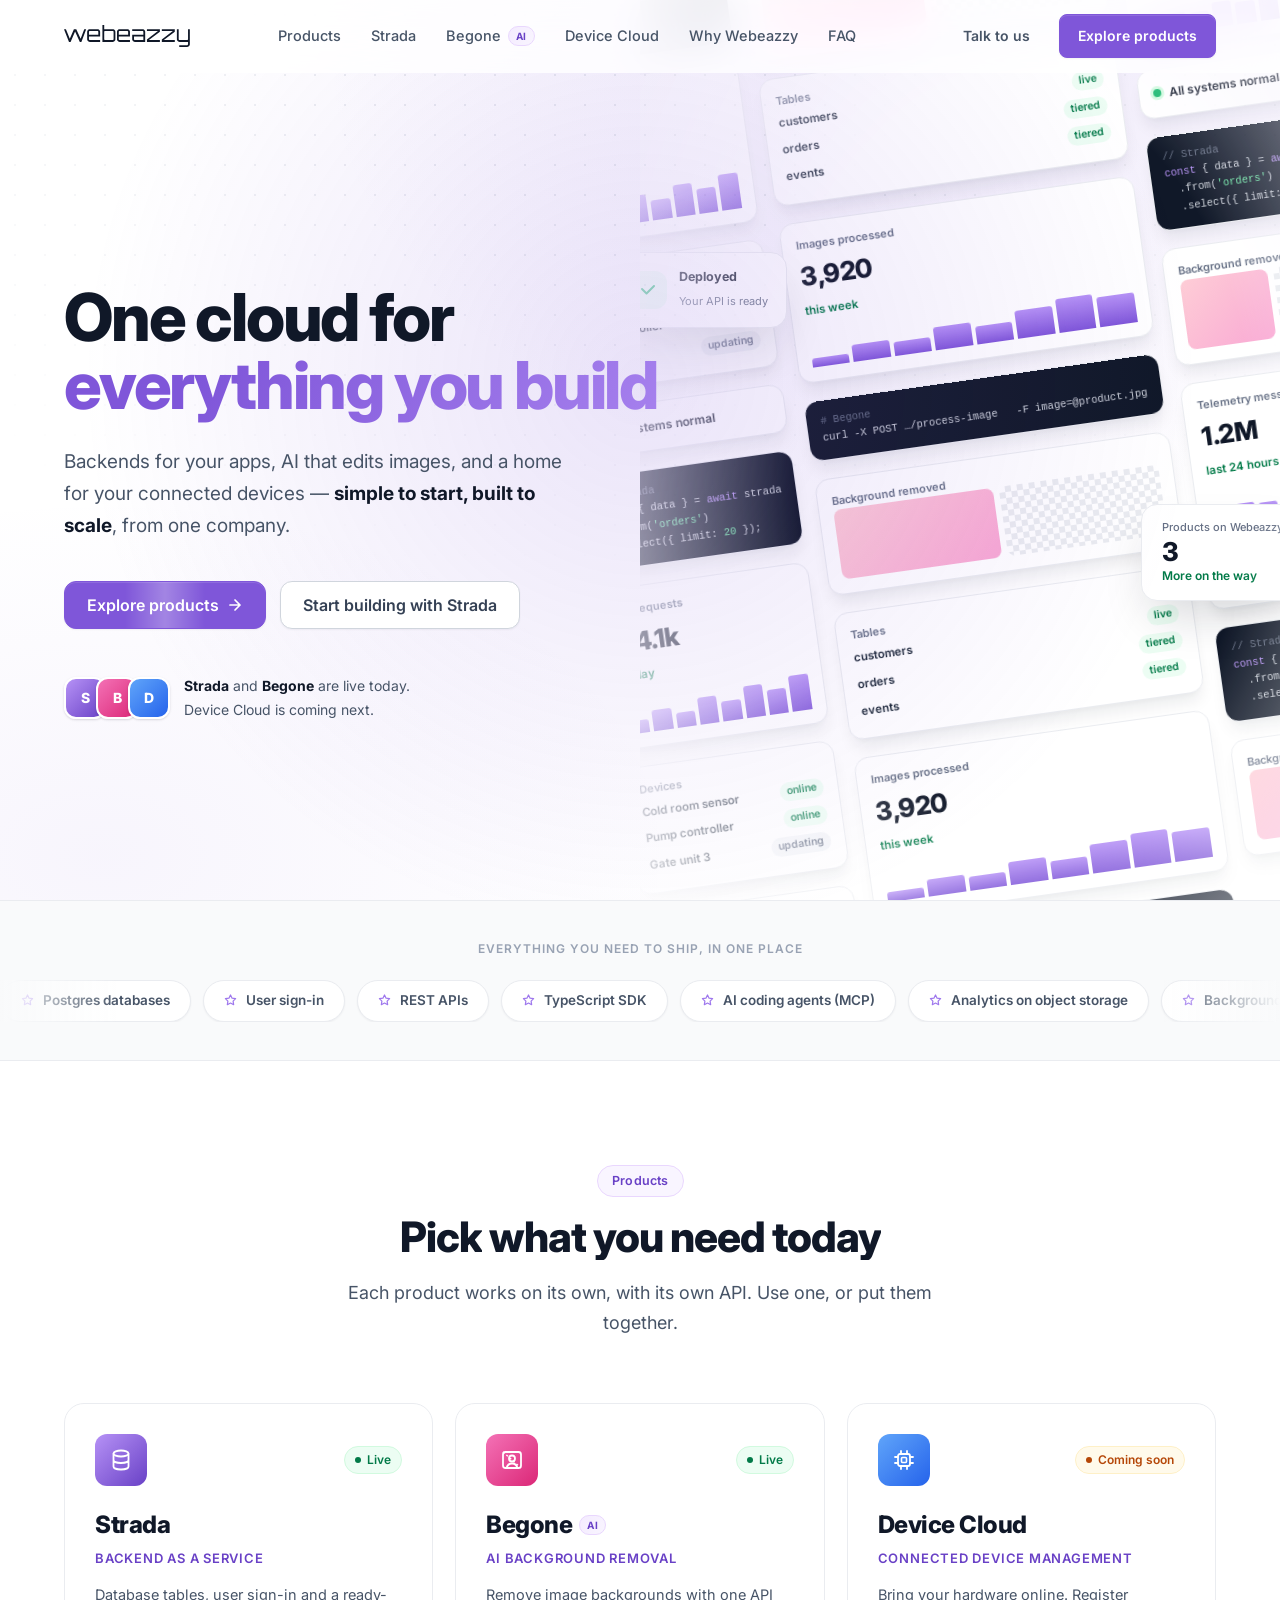
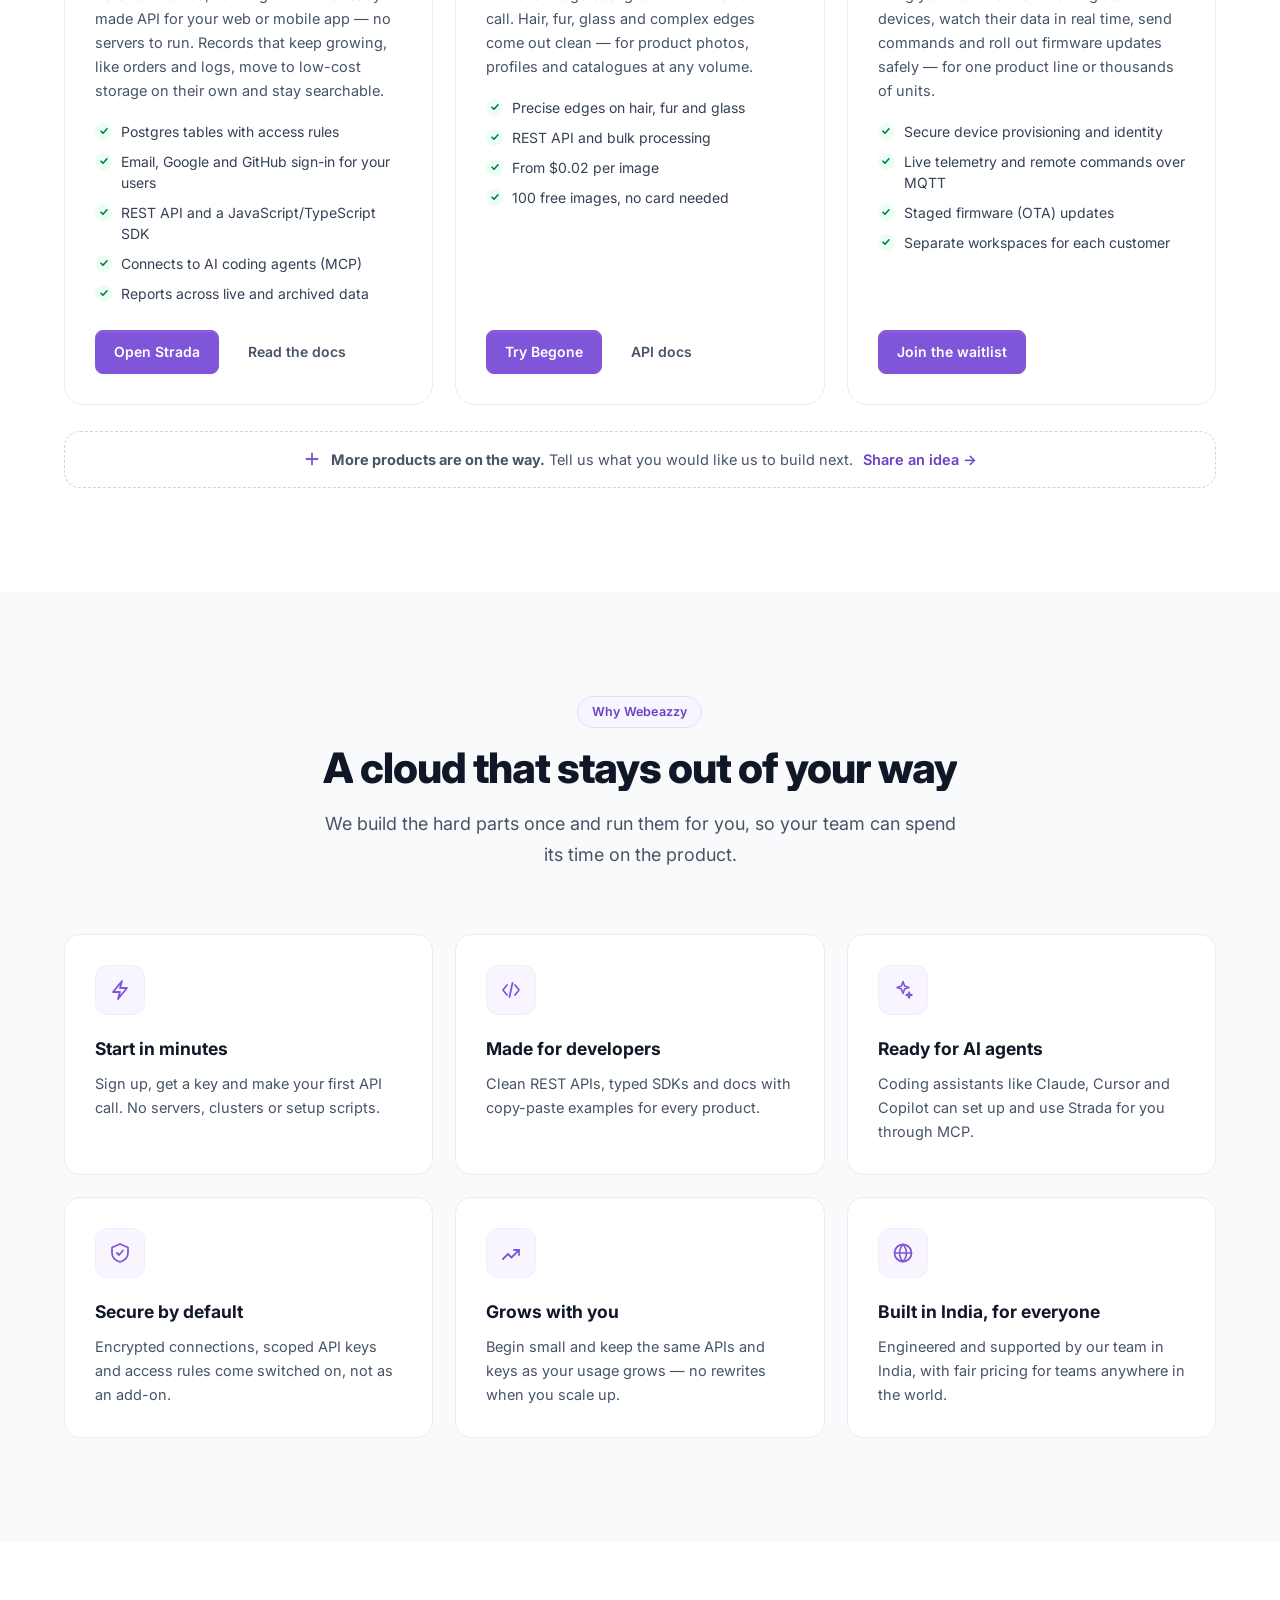
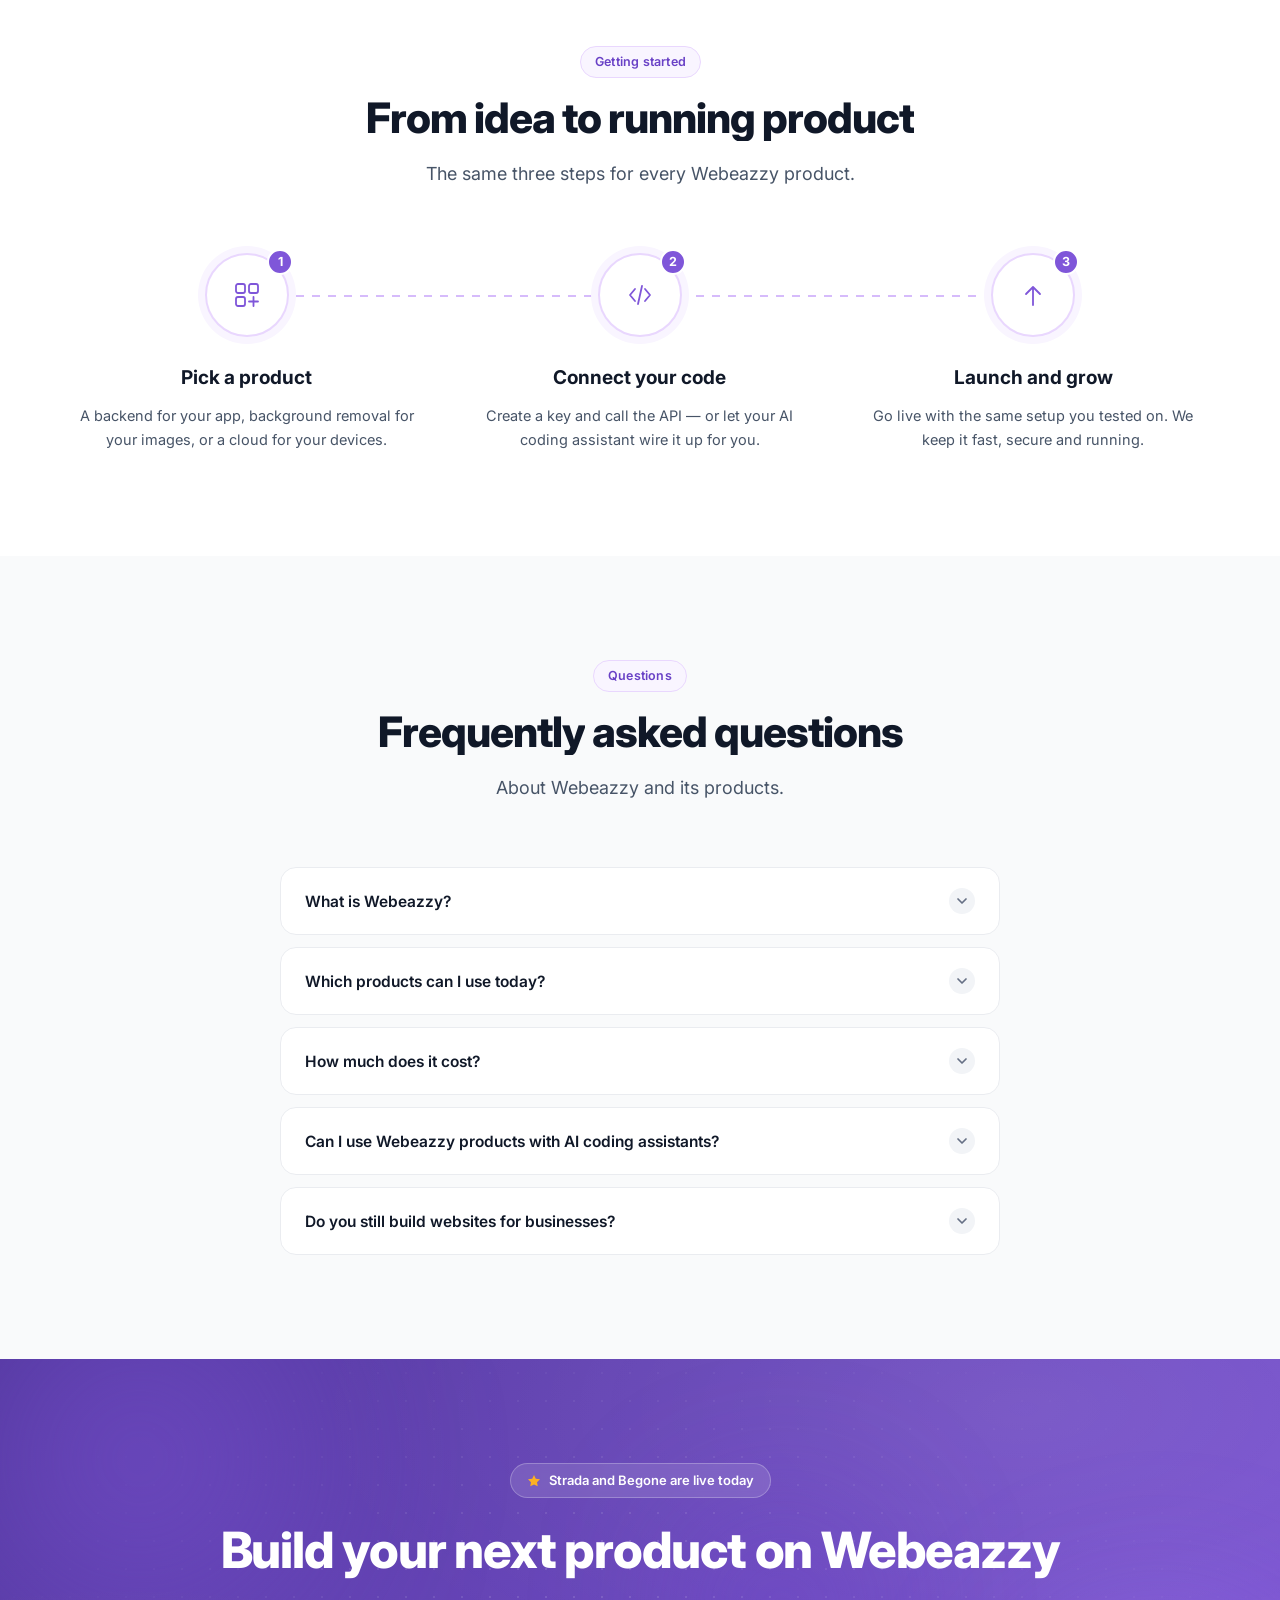
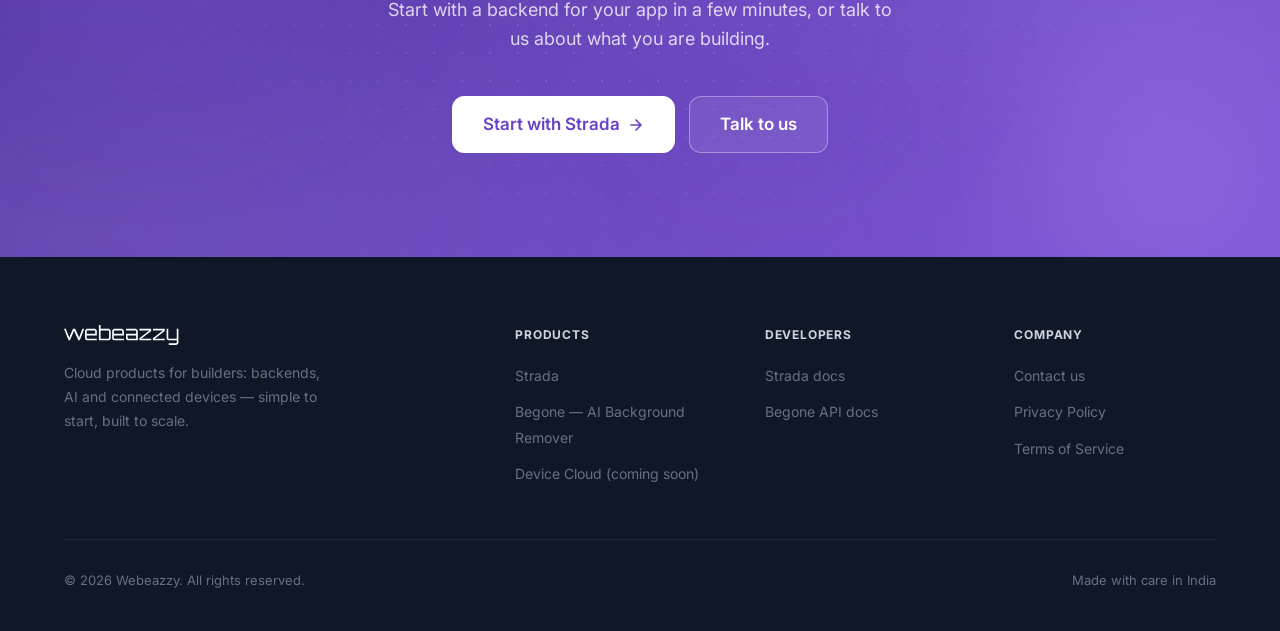
==== commit 8427d45f: "Turn webeazzy.com into the Webeazzy cloud platform site The website-building business (₹6,999 packag" ====
--- a/index.html
+++ b/index.html
@@ -1,39 +1,34 @@
 <!DOCTYPE html>
-<html lang="en-IN">
+<html lang="en">
 
 <head>
   <meta charset="UTF-8">
   <meta name="viewport" content="width=device-width, initial-scale=1.0">
-  <title>Webeazzy — Professional Business Websites for India | ₹6,999 Full Package</title>
-  <meta name="description" content="Get a professional business website built in 48 hours. Pay only if you love it. Custom design, SEO-ready, mobile-first — full package ₹6,999 (was ₹30,000). Trusted by 500+ Indian businesses.">
-  <meta name="keywords" content="business website design India, affordable website design India, professional website ₹6999, website for small business India, restaurant website design, salon website design, webeazzy">
+  <title>Webeazzy — Cloud Platform for Builders | Strada, Begone, Device Cloud</title>
+  <meta name="description" content="Webeazzy is a cloud platform for developers and businesses: Strada for app backends, Begone for AI background removal, and Device Cloud for connected devices.">
+  <meta name="keywords" content="cloud platform, backend as a service, BaaS, Postgres API, background removal API, IoT device management, Strada, Begone, Webeazzy">
   <meta name="author" content="Webeazzy">
   <meta name="robots" content="index, follow, max-snippet:-1, max-image-preview:large, max-video-preview:-1">
   <meta name="theme-color" content="#7F56D9">
-  <!-- Geo targeting — India -->
-  <meta name="geo.region" content="IN">
-  <meta name="geo.placename" content="India">
   <link rel="canonical" href="https://www.webeazzy.com/">
   <!-- Open Graph -->
-  <meta property="og:title" content="Webeazzy — Professional Business Websites for India">
-  <meta property="og:description" content="Live preview in 48 hours — pay only if you love it. Free for limited businesses this month. Full package ₹6,999 (was ₹30,000). Trusted by 500+ Indian businesses.">
+  <meta property="og:title" content="Webeazzy — One cloud for everything you build">
+  <meta property="og:description" content="Webeazzy is a cloud platform for developers and businesses: Strada for app backends, Begone for AI background removal, and Device Cloud for connected devices.">
   <meta property="og:url" content="https://www.webeazzy.com/">
   <meta property="og:type" content="website">
   <meta property="og:site_name" content="Webeazzy">
-  <meta property="og:locale" content="en_IN">
   <meta property="og:image" content="https://www.webeazzy.com/og-image.png">
   <meta property="og:image:width" content="1200">
   <meta property="og:image:height" content="630">
-  <meta property="og:image:alt" content="Webeazzy — Professional business websites for Indian businesses">
+  <meta property="og:image:alt" content="Webeazzy — cloud platform">
   <!-- Twitter / X Card -->
   <meta name="twitter:card" content="summary_large_image">
-  <meta name="twitter:title" content="Webeazzy — Professional Business Websites for India">
-  <meta name="twitter:description" content="Live preview in 48 hours — pay only if you love it. Full package ₹6,999. Trusted by 500+ Indian businesses.">
+  <meta name="twitter:title" content="Webeazzy — One cloud for everything you build">
+  <meta name="twitter:description" content="Webeazzy is a cloud platform for developers and businesses: Strada for app backends, Begone for AI background removal, and Device Cloud for connected devices.">
   <meta name="twitter:image" content="https://www.webeazzy.com/og-image.png">
   <link rel="icon" type="image/svg+xml" href="favicon.svg">
   <link rel="preconnect" href="https://fonts.googleapis.com">
   <link rel="preconnect" href="https://fonts.gstatic.com" crossorigin>
-  <link rel="preconnect" href="https://images.unsplash.com">
   <link rel="dns-prefetch" href="https://www.googletagmanager.com">
   <link rel="preload" as="style" href="https://fonts.googleapis.com/css2?family=Inter:wght@400;500;600;700;800;900&display=swap">
   <link rel="stylesheet" href="https://fonts.googleapis.com/css2?family=Inter:wght@400;500;600;700;800;900&display=swap" media="print" onload="this.media='all'">
@@ -50,90 +45,125 @@
 
   <!-- Structured Data -->
   <script type="application/ld+json">
-  {
-    "@context": "https://schema.org",
-    "@type": ["ProfessionalService", "LocalBusiness"],
-    "@id": "https://www.webeazzy.com/#organization",
-    "name": "Webeazzy",
-    "url": "https://www.webeazzy.com",
-    "logo": "https://www.webeazzy.com/webeazzy.svg",
-    "image": "https://www.webeazzy.com/og-image.png",
-    "description": "Professional business websites for Indian businesses. Custom design, SEO-ready, mobile-first — delivered in 48 hours. Pay only if you love it.",
-    "priceRange": "₹₹",
-    "currenciesAccepted": "INR",
-    "areaServed": { "@type": "Country", "name": "India" },
-    "serviceType": "Web Design and Development",
-    "address": { "@type": "PostalAddress", "addressCountry": "IN" },
-    "aggregateRating": {
-      "@type": "AggregateRating",
-      "ratingValue": "4.9",
-      "reviewCount": "500",
-      "bestRating": "5",
-      "worstRating": "1"
-    },
-    "offers": [
-      {
-        "@type": "Offer",
-        "name": "Starter Website",
-        "price": "0",
-        "priceCurrency": "INR",
-        "availability": "https://schema.org/LimitedAvailability",
-        "description": "Free website under webeazzy.com subdomain — 3 pages, mobile-first design, SSL included"
-      },
-      {
-        "@type": "Offer",
-        "name": "Full Business Website Package",
-        "price": "6999",
-        "priceCurrency": "INR",
-        "availability": "https://schema.org/InStock",
-        "description": "5 pages, custom domain, premium design, full SEO, 1 year hosting, SSL, 3 months support — original value ₹30,000"
-      }
-    ]
+{
+  "@context": "https://schema.org",
+  "@type": "Organization",
+  "@id": "https://www.webeazzy.com/#organization",
+  "name": "Webeazzy",
+  "url": "https://www.webeazzy.com",
+  "logo": "https://www.webeazzy.com/webeazzy.svg",
+  "description": "Webeazzy is a cloud platform: Strada (backend as a service), Begone (AI background removal API) and Device Cloud (connected device management).",
+  "address": {
+    "@type": "PostalAddress",
+    "addressCountry": "IN"
   }
+}
   </script>
   <script type="application/ld+json">
-  {
-    "@context": "https://schema.org",
-    "@type": "WebSite",
-    "@id": "https://www.webeazzy.com/#website",
-    "name": "Webeazzy",
-    "url": "https://www.webeazzy.com",
-    "description": "Professional business websites for Indian businesses — delivered in 48 hours",
-    "publisher": { "@id": "https://www.webeazzy.com/#organization" }
+{
+  "@context": "https://schema.org",
+  "@type": "WebSite",
+  "@id": "https://www.webeazzy.com/#website",
+  "name": "Webeazzy",
+  "url": "https://www.webeazzy.com",
+  "description": "Cloud products for builders: backends, AI and connected devices.",
+  "publisher": {
+    "@id": "https://www.webeazzy.com/#organization"
   }
+}
   </script>
   <script type="application/ld+json">
-  {
-    "@context": "https://schema.org",
-    "@type": "FAQPage",
-    "mainEntity": [
-      {
-        "@type": "Question",
-        "name": "Is the free website really free? What's the catch?",
-        "acceptedAnswer": { "@type": "Answer", "text": "Yes, completely free for qualified businesses. Free websites are published under webeazzy.com with a small Webeazzy watermark. You can upgrade later if you want your own domain, hosting, and watermark removal." }
-      },
-      {
-        "@type": "Question",
-        "name": "How long does it take to get my website?",
-        "acceptedAnswer": { "@type": "Answer", "text": "We build and send you a live preview of your complete website within 48 hours of receiving your details. Once you approve it, your website goes live the same day. You pay nothing until you approve." }
-      },
-      {
-        "@type": "Question",
-        "name": "Do I need to provide anything?",
-        "acceptedAnswer": { "@type": "Answer", "text": "Just basic information about your business — what you do, contact details, any photos or logos you have, and your preferred style. If you don't have photos, we'll use professional stock imagery. We handle everything else." }
-      },
-      {
-        "@type": "Question",
-        "name": "What's included in the ₹6,999 package?",
-        "acceptedAnswer": { "@type": "Answer", "text": "Premium custom design, full SEO optimisation, 1 year free hosting, SSL certificate, and 3 months of free post-launch support — everything a growing business needs, worth ₹30,000." }
-      },
-      {
-        "@type": "Question",
-        "name": "Can I update my website content myself?",
-        "acceptedAnswer": { "@type": "Answer", "text": "Yes. Send us the change request and our support team will help update text, images, and prices without you needing any coding knowledge." }
+{
+  "@context": "https://schema.org",
+  "@type": "ItemList",
+  "name": "Webeazzy products",
+  "itemListElement": [
+    {
+      "@type": "ListItem",
+      "position": 1,
+      "item": {
+        "@type": "SoftwareApplication",
+        "name": "Strada",
+        "applicationCategory": "DeveloperApplication",
+        "operatingSystem": "Web",
+        "url": "https://strada.webeazzy.com",
+        "description": "Backend as a service: Postgres tables, user sign-in, REST API, SDK and MCP for AI coding agents."
       }
-    ]
-  }
+    },
+    {
+      "@type": "ListItem",
+      "position": 2,
+      "item": {
+        "@type": "SoftwareApplication",
+        "name": "Begone",
+        "applicationCategory": "MultimediaApplication",
+        "operatingSystem": "Web",
+        "url": "https://www.webeazzy.com/background-remover",
+        "description": "AI background removal API for hair, fur, glass and complex edges."
+      }
+    },
+    {
+      "@type": "ListItem",
+      "position": 3,
+      "item": {
+        "@type": "SoftwareApplication",
+        "name": "Webeazzy Device Cloud",
+        "applicationCategory": "DeveloperApplication",
+        "operatingSystem": "Web",
+        "url": "https://www.webeazzy.com/#device-cloud",
+        "description": "Connected device management: provisioning, telemetry, remote commands and firmware updates."
+      }
+    }
+  ]
+}
+  </script>
+  <script type="application/ld+json">
+{
+  "@context": "https://schema.org",
+  "@type": "FAQPage",
+  "mainEntity": [
+    {
+      "@type": "Question",
+      "name": "What is Webeazzy?",
+      "acceptedAnswer": {
+        "@type": "Answer",
+        "text": "Webeazzy is a cloud platform. We build and run products that developers and businesses use to build their own: Strada (a backend for apps), Begone (AI background removal) and, soon, Device Cloud (management for connected devices)."
+      }
+    },
+    {
+      "@type": "Question",
+      "name": "Which products can I use today?",
+      "acceptedAnswer": {
+        "@type": "Answer",
+        "text": "Strada and Begone are live. Device Cloud is in development; join the waitlist and we will let you know when it opens."
+      }
+    },
+    {
+      "@type": "Question",
+      "name": "How much does it cost?",
+      "acceptedAnswer": {
+        "@type": "Answer",
+        "text": "Begone starts at $0.02 per image and includes 100 free images. Pricing for Strada and Device Cloud will be published on this site; talk to us if you need details now."
+      }
+    },
+    {
+      "@type": "Question",
+      "name": "Can I use Webeazzy products with AI coding assistants?",
+      "acceptedAnswer": {
+        "@type": "Answer",
+        "text": "Yes. Strada includes an MCP server and ready-made prompts, so assistants such as Claude Code, Cursor and GitHub Copilot can create tables, set access rules and connect your app."
+      }
+    },
+    {
+      "@type": "Question",
+      "name": "Do you still build websites for businesses?",
+      "acceptedAnswer": {
+        "@type": "Answer",
+        "text": "No. Webeazzy now focuses on its cloud products and no longer takes new website projects. If we built a website for you, use Talk to us and our team will help."
+      }
+    }
+  ]
+}
   </script>
 
   <style>
@@ -1732,6 +1762,99 @@
       .cta-orb { animation: none !important; }
     }
 
+
+    /* ═══ Cloud platform: products ═══ */
+    .product-dots { display: flex; }
+    .pd {
+      width: 42px; height: 42px; border-radius: 12px; border: 2.5px solid #fff;
+      margin-left: -10px; display: flex; align-items: center; justify-content: center;
+      font-size: 14px; font-weight: 800; color: #fff; box-shadow: var(--shadow-sm);
+    }
+    .pd:first-child { margin-left: 0; }
+    .pd-strada { background: linear-gradient(135deg, var(--purple-400), var(--purple-700)); }
+    .pd-begone { background: linear-gradient(135deg, #F472B6, #DB2777); }
+    .pd-device { background: linear-gradient(135deg, #60A5FA, #2563EB); }
+    .hero-proof .proof-label + .proof-label { margin-top: 2px; }
+
+    .products-grid { display: grid; grid-template-columns: repeat(3, 1fr); gap: 22px; align-items: stretch; }
+    @media (max-width: 1000px) { .products-grid { grid-template-columns: 1fr 1fr; } }
+    @media (max-width: 640px) { .products-grid { grid-template-columns: 1fr; } }
+    .product-card {
+      display: flex; flex-direction: column;
+      padding: 30px; background: #fff;
+      border: 1px solid var(--gray-200); border-radius: var(--r-2xl);
+      position: relative; overflow: hidden;
+      transition: border-color 250ms, box-shadow 250ms, transform 250ms var(--ease-out);
+      scroll-margin-top: 96px;
+    }
+    .product-card::before {
+      content: ''; position: absolute; inset: 0 0 auto 0; height: 3px;
+      background: linear-gradient(90deg, var(--purple-400), var(--purple-600));
+      transform: scaleX(0); transform-origin: left; transition: transform 320ms var(--ease-out);
+    }
+    .product-card:hover { border-color: var(--purple-200); box-shadow: var(--shadow-xl); transform: translateY(-4px); }
+    .product-card:hover::before { transform: scaleX(1); }
+    .product-top { display: flex; align-items: center; justify-content: space-between; margin-bottom: 20px; }
+    .product-icon {
+      width: 52px; height: 52px; border-radius: var(--r-lg);
+      display: flex; align-items: center; justify-content: center; color: #fff;
+    }
+    .pi-strada { background: linear-gradient(135deg, var(--purple-400), var(--purple-700)); }
+    .pi-begone { background: linear-gradient(135deg, #F472B6, #DB2777); }
+    .pi-device { background: linear-gradient(135deg, #60A5FA, #2563EB); }
+    .product-status {
+      display: inline-flex; align-items: center; gap: 6px;
+      padding: 3px 10px; border-radius: var(--r-full);
+      font-size: 12px; font-weight: 600;
+    }
+    .product-status .dot { width: 6px; height: 6px; border-radius: 50%; background: currentColor; }
+    .product-status.live { background: var(--success-50); color: var(--success-700); border: 1px solid var(--success-100); }
+    .product-status.live .dot { animation: pulse-dot 2s ease-in-out infinite; }
+    .product-status.soon { background: #FFFAEB; color: #B54708; border: 1px solid #FEF0C7; }
+    @keyframes pulse-dot { 0%, 100% { opacity: 1; } 50% { opacity: .35; } }
+    .product-name { font-size: 24px; font-weight: 800; letter-spacing: -.02em; display: flex; align-items: center; }
+    .product-kind { font-size: 13px; font-weight: 600; color: var(--purple-700); margin: 4px 0 14px; text-transform: uppercase; letter-spacing: .06em; }
+    .product-desc { font-size: 14.5px; line-height: 1.65; color: var(--gray-600); margin-bottom: 18px; }
+    .product-points { list-style: none; padding: 0; margin: 0 0 26px; display: grid; gap: 9px; }
+    .product-points li {
+      position: relative; padding-left: 26px; font-size: 14px; color: var(--gray-700); line-height: 1.5;
+    }
+    .product-points li::before {
+      content: ''; position: absolute; left: 0; top: 2px; width: 17px; height: 17px; border-radius: 50%;
+      background: var(--success-50) url("data:image/svg+xml,%3Csvg xmlns='http://www.w3.org/2000/svg' width='10' height='10' viewBox='0 0 10 10' fill='none'%3E%3Cpath d='M2 5.2l2 2 4-4.4' stroke='%23027A48' stroke-width='1.6' stroke-linecap='round' stroke-linejoin='round'/%3E%3C/svg%3E") center no-repeat;
+    }
+    .product-ctas { margin-top: auto; display: flex; flex-wrap: wrap; gap: 10px; }
+    .more-products {
+      margin-top: 26px; display: flex; flex-wrap: wrap; align-items: center; justify-content: center; gap: 10px;
+      padding: 16px 20px; border: 1px dashed var(--gray-300); border-radius: var(--r-xl);
+      font-size: 14.5px; color: var(--gray-600); text-align: center;
+    }
+    .more-products svg { color: var(--purple-600); }
+    .more-products a { font-weight: 600; color: var(--purple-700); }
+    .more-products a:hover { color: var(--purple-800); }
+
+    /* Hero collage: product UI cards */
+    .cg-code {
+      background: var(--gray-900); color: #D0D5DD; border-radius: 12px; padding: 12px 14px;
+      font: 500 10.5px/1.65 ui-monospace, SFMono-Regular, Menlo, monospace; white-space: pre;
+    }
+    .cg-code .k { color: #B692F6; } .cg-code .s { color: #6CE9A6; } .cg-code .c { color: #667085; }
+    .cg-status { display: flex; align-items: center; gap: 8px; font-size: 12px; font-weight: 600; }
+    .cg-status i { width: 8px; height: 8px; border-radius: 50%; background: var(--success-500); box-shadow: 0 0 0 3px var(--success-100); }
+    .cg-cut { display: grid; grid-template-columns: 1fr 1fr; gap: 6px; }
+    .cg-cut span { height: 70px; border-radius: 8px; }
+    .cg-cut .before { background: linear-gradient(135deg, #FECDD6, #F9A8D4); }
+    .cg-cut .after {
+      background-color: #fff;
+      background-image: linear-gradient(45deg, #EAECF0 25%, transparent 25%), linear-gradient(-45deg, #EAECF0 25%, transparent 25%),
+        linear-gradient(45deg, transparent 75%, #EAECF0 75%), linear-gradient(-45deg, transparent 75%, #EAECF0 75%);
+      background-size: 12px 12px; background-position: 0 0, 0 6px, 6px -6px, -6px 0;
+    }
+    .cg-device-row { display: flex; align-items: center; justify-content: space-between; font-size: 11.5px; padding: 4px 0; }
+    .cg-device-row b { font-weight: 600; color: var(--gray-800); }
+    .cg-device-row em { font-style: normal; font-size: 10.5px; font-weight: 600; color: var(--success-700); background: var(--success-50); padding: 1px 7px; border-radius: 99px; }
+    .cg-device-row em.off { color: var(--gray-500); background: var(--gray-100); }
+
   </style>
 </head>
 
@@ -1747,16 +1870,16 @@
           <svg height="22" viewBox="0 0 647 113" fill="none" xmlns="http://www.w3.org/2000/svg" aria-hidden="true"><path d="M25.7052 86.8125L0.000145891 21.4225H9.92138L29.7639 70.1268L50.8465 21.4225H63.0226L85.4581 70.014L103.948 21.4225H113.982L89.2913 86.8125H81.2867L56.9345 32.8094L33.8225 86.8125H25.7052ZM132.591 86.8125C130.111 86.8125 127.818 86.2112 125.714 85.0086C123.684 83.7309 122.031 82.0774 120.753 80.048C119.551 77.9435 118.949 75.6511 118.949 73.1708V35.0642C118.949 32.5839 119.551 30.3291 120.753 28.2997C122.031 26.1952 123.684 24.5417 125.714 23.3391C127.818 22.0614 130.111 21.4225 132.591 21.4225H171.825C174.38 21.4225 176.673 22.0614 178.702 23.3391C180.807 24.5417 182.46 26.1952 183.663 28.2997C184.941 30.3291 185.579 32.5839 185.579 35.0642V58.7399H128.194V73.1708C128.194 74.3734 128.607 75.4256 129.434 76.3276C130.336 77.1543 131.388 77.5677 132.591 77.5677H185.579V86.8125H132.591ZM128.194 49.4951H176.222V35.0642C176.222 33.8617 175.771 32.847 174.869 32.0202C174.042 31.1183 173.028 30.6673 171.825 30.6673H132.591C131.388 30.6673 130.336 31.1183 129.434 32.0202C128.607 32.847 128.194 33.8617 128.194 35.0642V49.4951ZM197.348 86.8125V0.00166901H206.592V21.4225H250.336C252.816 21.4225 255.071 22.0614 257.101 23.3391C259.205 24.5417 260.859 26.1952 262.061 28.2997C263.339 30.3291 263.978 32.5839 263.978 35.0642V73.1708C263.978 75.6511 263.339 77.9435 262.061 80.048C260.859 82.0774 259.205 83.7309 257.101 85.0086C255.071 86.2112 252.816 86.8125 250.336 86.8125H197.348ZM211.102 77.5677H250.336C251.539 77.5677 252.553 77.1543 253.38 76.3276C254.282 75.4256 254.733 74.3734 254.733 73.1708V35.0642C254.733 33.8617 254.282 32.847 253.38 32.0202C252.553 31.1183 251.539 30.6673 250.336 30.6673H211.102C209.9 30.6673 208.847 31.1183 207.945 32.0202C207.043 32.847 206.592 33.8617 206.592 35.0642V73.1708C206.592 74.3734 207.043 75.4256 207.945 76.3276C208.847 77.1543 209.9 77.5677 211.102 77.5677ZM285.849 86.8125C283.368 86.8125 281.076 86.2112 278.972 85.0086C276.942 83.7309 275.289 82.0774 274.011 80.048C272.808 77.9435 272.207 75.6511 272.207 73.1708V35.0642C272.207 32.5839 272.808 30.3291 274.011 28.2997C275.289 26.1952 276.942 24.5417 278.972 23.3391C281.076 22.0614 283.368 21.4225 285.849 21.4225H325.083C327.638 21.4225 329.931 22.0614 331.96 23.3391C334.064 24.5417 335.718 26.1952 336.921 28.2997C338.198 30.3291 338.837 32.5839 338.837 35.0642V58.7399H281.452V73.1708C281.452 74.3734 281.865 75.4256 282.692 76.3276C283.594 77.1543 284.646 77.5677 285.849 77.5677H338.837V86.8125H285.849ZM281.452 49.4951H329.48V35.0642C329.48 33.8617 329.029 32.847 328.127 32.0202C327.3 31.1183 326.285 30.6673 325.083 30.6673H285.849C284.646 30.6673 283.594 31.1183 282.692 32.0202C281.865 32.847 281.452 33.8617 281.452 35.0642V49.4951ZM364.022 86.8125C361.541 86.8125 359.249 86.2112 357.144 85.0086C355.115 83.7309 353.462 82.0774 352.184 80.048C350.981 77.9435 350.38 75.6511 350.38 73.1708V49.4951H407.653V35.0642C407.653 33.8617 407.202 32.847 406.3 32.0202C405.473 31.1183 404.458 30.6673 403.256 30.6673H350.38V21.4225H403.256C405.811 21.4225 408.104 22.0614 410.133 23.3391C412.237 24.5417 413.891 26.1952 415.093 28.2997C416.371 30.3291 417.01 32.5839 417.01 35.0642V86.8125H364.022ZM364.022 77.5677H407.653V58.7399H359.625V73.1708C359.625 74.3734 360.038 75.4256 360.865 76.3276C361.767 77.1543 362.819 77.5677 364.022 77.5677ZM426.023 86.8125V74.1855L482.507 30.6673H426.023V21.4225H492.653V34.0496L436.17 77.5677H492.653V86.8125H426.023ZM502.542 86.8125V74.1855L559.025 30.6673H502.542V21.4225H569.172V34.0496L512.689 77.5677H569.172V86.8125H502.542ZM591.973 112.743V103.385H632.786C633.988 103.385 635.003 102.935 635.83 102.033C636.731 101.206 637.182 100.191 637.182 98.9886V86.8125H593.552C591.071 86.8125 588.779 86.2112 586.674 85.0086C584.645 83.7309 582.991 82.0774 581.714 80.048C580.511 77.9435 579.91 75.6511 579.91 73.1708V21.648H589.155V73.1708C589.155 74.3734 589.568 75.4256 590.395 76.3276C591.297 77.1543 592.349 77.5677 593.552 77.5677H632.786C633.988 77.5677 635.003 77.1543 635.83 76.3276C636.731 75.4256 637.182 74.3734 637.182 73.1708V21.648H646.427V98.9886C646.427 101.544 645.826 103.836 644.623 105.866C643.421 107.97 641.767 109.624 639.663 110.826C637.633 112.104 635.341 112.743 632.786 112.743H591.973Z" fill="#101828"/></svg>
         </a>
         <ul class="nav-links">
-          <li><a href="#features">Features</a></li>
-          <li><a href="#how-it-works">How it works</a></li>
-          <li><a href="#showcase">Our work</a></li>
-          <li><a href="#pricing">Pricing</a></li>
+          <li><a href="#products">Products</a></li>
+          <li><a href="https://strada.webeazzy.com" class="nav-tool-link">Strada</a></li>
+          <li><a href="/background-remover.html" class="nav-tool-link">Begone<span class="ai-chip">AI</span></a></li>
+          <li><a href="#device-cloud">Device Cloud</a></li>
+          <li><a href="#platform">Why Webeazzy</a></li>
           <li><a href="#faq">FAQ</a></li>
-          <li><a href="/background-remover.html" class="nav-tool-link">BG Remover<span class="ai-chip">AI</span></a></li>
         </ul>
         <div class="nav-ctas">
-          <a href="#contact" class="btn btn-ghost js-lead-trigger" data-lead-action="contact" data-lead-label="Contact us">Contact us</a>
-          <a href="#pricing" class="btn btn-primary js-lead-trigger" data-lead-action="host_free" data-lead-label="Get free website">Get free website</a>
+          <a href="#contact" class="btn btn-ghost js-lead-trigger" data-lead-label="Talk to us">Talk to us</a>
+          <a href="#products" class="btn btn-primary">Explore products</a>
         </div>
         <button class="nav-burger" id="burger" aria-label="Toggle menu" aria-expanded="false" aria-controls="mobileMenu">
           <span></span><span></span><span></span>
@@ -1765,13 +1888,13 @@
     </div>
   </nav>
   <div class="mobile-menu" id="mobileMenu">
-    <a href="#features">Features</a>
-    <a href="#how-it-works">How it works</a>
-    <a href="#showcase">Our work</a>
-    <a href="#pricing">Pricing</a>
+    <a href="#products">Products</a>
+    <a href="https://strada.webeazzy.com">Strada</a>
+    <a href="/background-remover.html">Begone <span class="ai-chip">AI</span></a>
+    <a href="#device-cloud">Device Cloud</a>
+    <a href="#platform">Why Webeazzy</a>
     <a href="#faq">FAQ</a>
-    <a href="/background-remover.html">BG Remover <span class="ai-chip">AI</span></a>
-    <a href="#pricing" class="btn btn-primary btn-lg js-lead-trigger" data-lead-action="host_free" data-lead-label="Get free website">Get free website</a>
+    <a href="#contact" class="btn btn-primary btn-lg js-lead-trigger" data-lead-label="Talk to us">Talk to us</a>
   </div>
 
   <main id="main-content">
@@ -1782,45 +1905,37 @@
       <div class="hero-inner">
         <div>
           <div class="hero-badge rise rise-1">
-            <span class="hero-badge-pill">LIMITED TIME</span>
-            Free websites for select businesses
+            <span class="hero-badge-pill">NEW</span>
+            Webeazzy is now a cloud platform
           </div>
 
           <h1 class="hero-h1 rise rise-2" id="hero-headline">
-            Your business website,<br>
-            built for <span class="grad">free</span>
+            One cloud for<br>
+            <span class="grad">everything you build</span>
           </h1>
 
           <p class="hero-sub rise rise-3">
-            Professional, mobile-first websites — built in <strong>48 hours</strong>,
-            and you pay <strong>only if you love it</strong>. No tech skills needed.
+            Backends for your apps, AI that edits images, and a home for your connected devices —
+            <strong>simple to start, built to scale</strong>, from one company.
           </p>
 
-          <div class="hero-price rise rise-3">
-            <span class="hero-price-old">₹30,000</span>
-            <span class="hero-price-new"><span class="hero-price-cur">₹</span>6,999</span>
-            <span class="hero-price-off">77% OFF</span>
-          </div>
-
           <div class="hero-ctas rise rise-4">
-            <a href="#pricing" class="btn btn-primary btn-lg js-lead-trigger" data-lead-action="host_free" data-lead-label="Claim your free website">
-              Claim your free website
+            <a href="#products" class="btn btn-primary btn-lg">
+              Explore products
               <svg width="16" height="16" viewBox="0 0 16 16" fill="none" aria-hidden="true"><path d="M3 8h10M8 3l5 5-5 5" stroke="currentColor" stroke-width="1.7" stroke-linecap="round" stroke-linejoin="round"/></svg>
             </a>
-            <a href="#showcase" class="btn btn-outline btn-lg js-lead-trigger" data-lead-action="view" data-lead-label="See our work">See our work</a>
+            <a href="https://strada.webeazzy.com" class="btn btn-outline btn-lg">Start building with Strada</a>
           </div>
 
           <div class="hero-proof rise rise-5">
-            <div class="avatar-stack" aria-hidden="true">
-              <span class="avatar-item av1">AK</span>
-              <span class="avatar-item av2">SR</span>
-              <span class="avatar-item av3">PM</span>
-              <span class="avatar-item av4">JK</span>
-              <span class="avatar-item av5">RM</span>
+            <div class="product-dots" aria-hidden="true">
+              <span class="pd pd-strada">S</span>
+              <span class="pd pd-begone">B</span>
+              <span class="pd pd-device">D</span>
             </div>
             <div>
-              <div class="proof-stars" aria-label="Rated 5 stars">★★★★★</div>
-              <div class="proof-label"><strong>500+ businesses</strong> launched with us</div>
+              <div class="proof-label"><strong>Strada</strong> and <strong>Begone</strong> are live today.</div>
+              <div class="proof-label">Device Cloud is coming next.</div>
             </div>
           </div>
         </div>
@@ -1828,7 +1943,7 @@
       </div>
     </div>
 
-    <!-- Tilted drifting collage — outside container so it fills full hero height -->
+    <!-- Tilted drifting collage of product UI — outside container so it fills full hero height -->
     <div class="hero-visual" aria-hidden="true">
       <div class="collage" id="collage">
         <!-- columns populated by JS (content duplicated for seamless loop) -->
@@ -1839,22 +1954,22 @@
           <svg width="18" height="18" viewBox="0 0 18 18" fill="none" aria-hidden="true"><path d="M15 5L7.5 12.5 3 8" stroke="#12B76A" stroke-width="2" stroke-linecap="round" stroke-linejoin="round"/></svg>
         </span>
         <span>
-          <span class="notif-title" style="display:block">Site launched!</span>
-          <span class="notif-sub">goldenspoonfood.com is live</span>
+          <span class="notif-title" style="display:block">Deployed</span>
+          <span class="notif-sub">Your API is ready</span>
         </span>
       </div>
 
       <div class="stat-chip">
-        <div class="stat-chip-label">Sites delivered this week</div>
-        <div class="stat-chip-val">12</div>
-        <div class="stat-chip-delta">↑ 42% this month</div>
+        <div class="stat-chip-label">Products on Webeazzy</div>
+        <div class="stat-chip-val">3</div>
+        <div class="stat-chip-delta">More on the way</div>
       </div>
     </div>
   </section>
 
   <!-- ═══════════ MARQUEE ═══════════ -->
-  <div class="marquee-section" aria-label="Industries we serve">
-    <div class="marquee-label">Websites built for every kind of business</div>
+  <div class="marquee-section" aria-label="What you can build on Webeazzy">
+    <div class="marquee-label">Everything you need to ship, in one place</div>
     <div class="marquee-wrap">
       <div class="marquee-track" id="marqueeTrack">
         <!-- pills injected twice by JS for a seamless loop -->
@@ -1862,367 +1977,187 @@
     </div>
   </div>
 
-  <!-- ═══════════ STATS BAND ═══════════ -->
-  <section class="section" style="padding-top:84px" aria-label="Webeazzy by the numbers">
+  <!-- ═══════════ PRODUCTS ═══════════ -->
+  <section class="section" id="products" aria-labelledby="products-title">
     <div class="container">
-      <div class="stats-band reveal">
-        <div class="stat-cell">
-          <div class="stat-num" data-count="500" data-suffix="+">0</div>
-          <div class="stat-label">Websites delivered</div>
+      <div class="section-hd reveal">
+        <div class="section-badge">Products</div>
+        <h2 class="section-title" id="products-title">Pick what you need today</h2>
+        <p class="section-sub">Each product works on its own, with its own API. Use one, or put them together.</p>
+      </div>
+
+      <div class="products-grid">
+
+        <!-- Strada -->
+        <article class="product-card reveal-left" id="strada" aria-labelledby="strada-title">
+          <div class="product-top">
+            <div class="product-icon pi-strada" aria-hidden="true">
+              <svg width="24" height="24" viewBox="0 0 24 24" fill="none"><ellipse cx="12" cy="5.5" rx="7.5" ry="3" stroke="currentColor" stroke-width="1.8"/><path d="M4.5 5.5v6.5c0 1.7 3.4 3 7.5 3s7.5-1.3 7.5-3V5.5M4.5 12v6.5c0 1.7 3.4 3 7.5 3s7.5-1.3 7.5-3V12" stroke="currentColor" stroke-width="1.8"/></svg>
+            </div>
+            <span class="product-status live"><span class="dot"></span>Live</span>
+          </div>
+          <h3 class="product-name" id="strada-title">Strada</h3>
+          <p class="product-kind">Backend as a service</p>
+          <p class="product-desc">Database tables, user sign-in and a ready-made API for your web or mobile app — no servers to run. Records that keep growing, like orders and logs, move to low-cost storage on their own and stay searchable.</p>
+          <ul class="product-points">
+            <li>Postgres tables with access rules</li>
+            <li>Email, Google and GitHub sign-in for your users</li>
+            <li>REST API and a JavaScript/TypeScript SDK</li>
+            <li>Connects to AI coding agents (MCP)</li>
+            <li>Reports across live and archived data</li>
+          </ul>
+          <div class="product-ctas">
+            <a href="https://strada.webeazzy.com" class="btn btn-primary">Open Strada</a>
+            <a href="https://strada.webeazzy.com/docs" class="btn btn-ghost">Read the docs</a>
+          </div>
+        </article>
+
+        <!-- Begone -->
+        <article class="product-card reveal rd-1" id="begone" aria-labelledby="begone-title">
+          <div class="product-top">
+            <div class="product-icon pi-begone" aria-hidden="true">
+              <svg width="24" height="24" viewBox="0 0 24 24" fill="none"><rect x="3" y="4" width="18" height="16" rx="2.5" stroke="currentColor" stroke-width="1.8"/><circle cx="12" cy="10.5" r="3" stroke="currentColor" stroke-width="1.8"/><path d="M6.5 20c.8-3 3-4.5 5.5-4.5s4.7 1.5 5.5 4.5" stroke="currentColor" stroke-width="1.8"/><path d="M3 4l18 16" stroke="currentColor" stroke-width="1.4" stroke-dasharray="2 2.5"/></svg>
+            </div>
+            <span class="product-status live"><span class="dot"></span>Live</span>
+          </div>
+          <h3 class="product-name" id="begone-title">Begone <span class="ai-chip">AI</span></h3>
+          <p class="product-kind">AI background removal</p>
+          <p class="product-desc">Remove image backgrounds with one API call. Hair, fur, glass and complex edges come out clean — for product photos, profiles and catalogues at any volume.</p>
+          <ul class="product-points">
+            <li>Precise edges on hair, fur and glass</li>
+            <li>REST API and bulk processing</li>
+            <li>From $0.02 per image</li>
+            <li>100 free images, no card needed</li>
+          </ul>
+          <div class="product-ctas">
+            <a href="/background-remover.html" class="btn btn-primary">Try Begone</a>
+            <a href="https://begone.webeazzy.com/docs" class="btn btn-ghost">API docs</a>
+          </div>
+        </article>
+
+        <!-- Device Cloud -->
+        <article class="product-card reveal-right rd-2" id="device-cloud" aria-labelledby="device-title">
+          <div class="product-top">
+            <div class="product-icon pi-device" aria-hidden="true">
+              <svg width="24" height="24" viewBox="0 0 24 24" fill="none"><rect x="6" y="6" width="12" height="12" rx="2" stroke="currentColor" stroke-width="1.8"/><rect x="9.5" y="9.5" width="5" height="5" rx="1" stroke="currentColor" stroke-width="1.6"/><path d="M9 3v3M15 3v3M9 18v3M15 18v3M3 9h3M3 15h3M18 9h3M18 15h3" stroke="currentColor" stroke-width="1.8" stroke-linecap="round"/></svg>
+            </div>
+            <span class="product-status soon"><span class="dot"></span>Coming soon</span>
+          </div>
+          <h3 class="product-name" id="device-title">Device Cloud</h3>
+          <p class="product-kind">Connected device management</p>
+          <p class="product-desc">Bring your hardware online. Register devices, watch their data in real time, send commands and roll out firmware updates safely — for one product line or thousands of units.</p>
+          <ul class="product-points">
+            <li>Secure device provisioning and identity</li>
+            <li>Live telemetry and remote commands over MQTT</li>
+            <li>Staged firmware (OTA) updates</li>
+            <li>Separate workspaces for each customer</li>
+          </ul>
+          <div class="product-ctas">
+            <a href="#contact" class="btn btn-primary js-lead-trigger" data-lead-label="Device Cloud waitlist">Join the waitlist</a>
+          </div>
+        </article>
+
+      </div>
+
+      <div class="more-products reveal rd-3">
+        <svg width="18" height="18" viewBox="0 0 18 18" fill="none" aria-hidden="true"><path d="M9 3.5v11M3.5 9h11" stroke="currentColor" stroke-width="1.8" stroke-linecap="round"/></svg>
+        <span><strong>More products are on the way.</strong> Tell us what you would like us to build next.</span>
+        <a href="#contact" class="js-lead-trigger" data-lead-label="Product idea">Share an idea →</a>
+      </div>
+    </div>
+  </section>
+
+  <!-- ═══════════ WHY WEBEAZZY ═══════════ -->
+  <section class="section section-alt" id="platform" aria-labelledby="platform-title">
+    <div class="container">
+      <div class="section-hd reveal">
+        <div class="section-badge">Why Webeazzy</div>
+        <h2 class="section-title" id="platform-title">A cloud that stays out of your way</h2>
+        <p class="section-sub">We build the hard parts once and run them for you, so your team can spend its time on the product.</p>
+      </div>
+      <div class="features-grid">
+        <div class="feat-card reveal-left">
+          <div class="feat-icon" aria-hidden="true">
+            <svg width="22" height="22" viewBox="0 0 22 22" fill="none"><path d="M13 2L4 13h7l-2 7 9-11h-7l2-7z" stroke="currentColor" stroke-width="1.8" stroke-linecap="round" stroke-linejoin="round"/></svg>
+          </div>
+          <h3 class="feat-title">Start in minutes</h3>
+          <p class="feat-desc">Sign up, get a key and make your first API call. No servers, clusters or setup scripts.</p>
         </div>
-        <div class="stat-cell">
-          <div class="stat-num" data-count="48" data-suffix=" hrs">0</div>
-          <div class="stat-label">From details to live preview</div>
+        <div class="feat-card reveal rd-1">
+          <div class="feat-icon" aria-hidden="true">
+            <svg width="22" height="22" viewBox="0 0 22 22" fill="none"><path d="M7 6l-4 5 4 5M15 6l4 5-4 5M12.5 4l-3 14" stroke="currentColor" stroke-width="1.8" stroke-linecap="round" stroke-linejoin="round"/></svg>
+          </div>
+          <h3 class="feat-title">Made for developers</h3>
+          <p class="feat-desc">Clean REST APIs, typed SDKs and docs with copy-paste examples for every product.</p>
         </div>
-        <div class="stat-cell">
-          <div class="stat-num" data-count="98" data-suffix="%">0</div>
-          <div class="stat-label">Client satisfaction</div>
+        <div class="feat-card reveal rd-2">
+          <div class="feat-icon" aria-hidden="true">
+            <svg width="22" height="22" viewBox="0 0 22 22" fill="none"><path d="M11 2.5l1.6 4.4 4.4 1.6-4.4 1.6L11 14.5l-1.6-4.4L5 8.5l4.4-1.6L11 2.5zM17 13l.8 2.2 2.2.8-2.2.8L17 19l-.8-2.2-2.2-.8 2.2-.8L17 13z" stroke="currentColor" stroke-width="1.6" stroke-linejoin="round"/></svg>
+          </div>
+          <h3 class="feat-title">Ready for AI agents</h3>
+          <p class="feat-desc">Coding assistants like Claude, Cursor and Copilot can set up and use Strada for you through MCP.</p>
         </div>
-        <div class="stat-cell">
-          <div class="stat-num" data-count="77" data-suffix="% off">0</div>
-          <div class="stat-label">Launch-month savings</div>
+        <div class="feat-card reveal rd-3">
+          <div class="feat-icon" aria-hidden="true">
+            <svg width="22" height="22" viewBox="0 0 22 22" fill="none"><path d="M11 2l8 3.5V11c0 4.5-3.5 7.4-8 9-4.5-1.6-8-4.5-8-9V5.5L11 2z" stroke="currentColor" stroke-width="1.8" stroke-linejoin="round"/><path d="M8 11l2 2 4-4.5" stroke="currentColor" stroke-width="1.8" stroke-linecap="round" stroke-linejoin="round"/></svg>
+          </div>
+          <h3 class="feat-title">Secure by default</h3>
+          <p class="feat-desc">Encrypted connections, scoped API keys and access rules come switched on, not as an add-on.</p>
         </div>
-      </div>
-
-      <!-- ═══ FEATURES ═══ -->
-      <div id="features" style="padding-top:88px">
-        <div class="section-hd reveal">
-          <div class="section-badge">Everything included</div>
-          <h2 class="section-title">Everything your business needs online</h2>
-          <p class="section-sub">From design to launch — we handle it all, so you can focus on running your business.</p>
+        <div class="feat-card reveal rd-4">
+          <div class="feat-icon" aria-hidden="true">
+            <svg width="22" height="22" viewBox="0 0 22 22" fill="none"><path d="M3 17l5-5 3.5 3.5L19 8" stroke="currentColor" stroke-width="1.8" stroke-linecap="round" stroke-linejoin="round"/><path d="M14 8h5v5" stroke="currentColor" stroke-width="1.8" stroke-linecap="round" stroke-linejoin="round"/></svg>
+          </div>
+          <h3 class="feat-title">Grows with you</h3>
+          <p class="feat-desc">Begin small and keep the same APIs and keys as your usage grows — no rewrites when you scale up.</p>
         </div>
-        <div class="features-grid">
-          <div class="feat-card reveal-left">
-            <div class="feat-icon" aria-hidden="true">
-              <svg width="22" height="22" viewBox="0 0 22 22" fill="none"><path d="M13 2L4 13h7l-2 7 9-11h-7l2-7z" stroke="currentColor" stroke-width="1.8" stroke-linecap="round" stroke-linejoin="round"/></svg>
-            </div>
-            <h3 class="feat-title">48-hour build</h3>
-            <p class="feat-desc">See your complete website within 48 hours — and pay only after you approve it. Zero risk.</p>
+        <div class="feat-card reveal-right rd-5">
+          <div class="feat-icon" aria-hidden="true">
+            <svg width="22" height="22" viewBox="0 0 22 22" fill="none"><circle cx="11" cy="11" r="8.5" stroke="currentColor" stroke-width="1.8"/><path d="M2.5 11h17M11 2.5c2.3 2.4 3.4 5.2 3.4 8.5s-1.1 6.1-3.4 8.5c-2.3-2.4-3.4-5.2-3.4-8.5S8.7 4.9 11 2.5z" stroke="currentColor" stroke-width="1.6"/></svg>
           </div>
-          <div class="feat-card reveal rd-1">
-            <div class="feat-icon" aria-hidden="true">
-              <svg width="22" height="22" viewBox="0 0 22 22" fill="none"><rect x="5.5" y="2" width="11" height="18" rx="2.5" stroke="currentColor" stroke-width="1.8"/><circle cx="11" cy="16.5" r="1" fill="currentColor"/></svg>
-            </div>
-            <h3 class="feat-title">Mobile-first design</h3>
-            <p class="feat-desc">Looks perfect on every device. Over 70% of your customers browse on mobile — we design for them first.</p>
-          </div>
-          <div class="feat-card reveal rd-2">
-            <div class="feat-icon" aria-hidden="true">
-              <svg width="22" height="22" viewBox="0 0 22 22" fill="none"><circle cx="10" cy="10" r="6.5" stroke="currentColor" stroke-width="1.8"/><path d="M15 15l4 4" stroke="currentColor" stroke-width="1.8" stroke-linecap="round"/></svg>
-            </div>
-            <h3 class="feat-title">SEO ready</h3>
-            <p class="feat-desc">Built to rank on Google from day one — clean structure, meta tags, and lightning-fast page speed.</p>
-          </div>
-          <div class="feat-card reveal rd-3">
-            <div class="feat-icon" aria-hidden="true">
-              <svg width="22" height="22" viewBox="0 0 22 22" fill="none"><path d="M11 2a9 9 0 100 18c1.5 0 2-1 2-2 0-.7-.3-1-.7-1.5-.3-.4-.6-.8-.6-1.5 0-1.2 1-2 2.3-2H16a4.5 4.5 0 004.5-4.7C20.2 4.5 16 2 11 2z" stroke="currentColor" stroke-width="1.8" stroke-linejoin="round"/><circle cx="7" cy="9" r="1.2" fill="currentColor"/><circle cx="11" cy="6.5" r="1.2" fill="currentColor"/><circle cx="15" cy="9" r="1.2" fill="currentColor"/></svg>
-            </div>
-            <h3 class="feat-title">Custom design</h3>
-            <p class="feat-desc">No cookie-cutter templates. Every website is designed for your brand, your industry, your customers.</p>
-          </div>
-          <div class="feat-card reveal rd-4">
-            <div class="feat-icon" aria-hidden="true">
-              <svg width="22" height="22" viewBox="0 0 22 22" fill="none"><path d="M17.5 15.5a4 4 0 00-1.8-7.6 6 6 0 00-11.5 2.3A3.8 3.8 0 005 17.5h12.5z" stroke="currentColor" stroke-width="1.8" stroke-linejoin="round"/></svg>
-            </div>
-            <h3 class="feat-title">Free hosting included</h3>
-            <p class="feat-desc">No monthly hosting fees for the first year. Your site stays fast, secure, and always online.</p>
-          </div>
-          <div class="feat-card reveal-right rd-5">
-            <div class="feat-icon" aria-hidden="true">
-              <svg width="22" height="22" viewBox="0 0 22 22" fill="none"><path d="M11 2l8 3.5V11c0 4.5-3.5 7.4-8 9-4.5-1.6-8-4.5-8-9V5.5L11 2z" stroke="currentColor" stroke-width="1.8" stroke-linejoin="round"/><path d="M8 11l2 2 4-4.5" stroke="currentColor" stroke-width="1.8" stroke-linecap="round" stroke-linejoin="round"/></svg>
-            </div>
-            <h3 class="feat-title">SSL &amp; security</h3>
-            <p class="feat-desc">HTTPS comes standard. Build trust with visitors through a secure, professional website.</p>
-          </div>
+          <h3 class="feat-title">Built in India, for everyone</h3>
+          <p class="feat-desc">Engineered and supported by our team in India, with fair pricing for teams anywhere in the world.</p>
         </div>
       </div>
     </div>
   </section>
 
-  <!-- ═══════════ HOW IT WORKS ═══════════ -->
-  <section class="section section-alt" id="how-it-works" aria-labelledby="hiw-title">
+  <!-- ═══════════ HOW TO START ═══════════ -->
+  <section class="section" id="how-it-works" aria-labelledby="hiw-title">
     <div class="container">
       <div class="section-hd reveal">
-        <div class="section-badge">Zero-risk process</div>
-        <h2 class="section-title" id="hiw-title">See your website first.<br>Pay only if you love it.</h2>
-        <p class="section-sub">No advance payment. No technical knowledge. We build your website first — you decide after seeing it live.</p>
+        <div class="section-badge">Getting started</div>
+        <h2 class="section-title" id="hiw-title">From idea to running product</h2>
+        <p class="section-sub">The same three steps for every Webeazzy product.</p>
       </div>
       <div class="steps-outer">
         <div class="steps-line" aria-hidden="true"></div>
         <div class="steps-grid">
           <div class="step-card reveal-left">
             <div class="step-circle" aria-hidden="true">
-              <svg width="30" height="30" viewBox="0 0 30 30" fill="none"><rect x="5" y="4" width="20" height="22" rx="2.5" stroke="currentColor" stroke-width="1.8"/><path d="M10 10.5h10M10 15h10M10 19.5h6" stroke="currentColor" stroke-width="1.7" stroke-linecap="round"/></svg>
+              <svg width="30" height="30" viewBox="0 0 30 30" fill="none"><rect x="4" y="4" width="9" height="9" rx="2" stroke="currentColor" stroke-width="1.8"/><rect x="17" y="4" width="9" height="9" rx="2" stroke="currentColor" stroke-width="1.8"/><rect x="4" y="17" width="9" height="9" rx="2" stroke="currentColor" stroke-width="1.8"/><path d="M21.5 17v9M17 21.5h9" stroke="currentColor" stroke-width="1.8" stroke-linecap="round"/></svg>
               <span class="step-no">1</span>
             </div>
-            <h3 class="step-title">Share your details</h3>
-            <p class="step-desc">Tell us about your business, services, and style preferences in a short form. Takes about 10 minutes — that's all we need.</p>
+            <h3 class="step-title">Pick a product</h3>
+            <p class="step-desc">A backend for your app, background removal for your images, or a cloud for your devices.</p>
           </div>
           <div class="step-card reveal rd-2">
             <div class="step-circle" aria-hidden="true">
-              <svg width="30" height="30" viewBox="0 0 30 30" fill="none"><circle cx="15" cy="15" r="11" stroke="currentColor" stroke-width="1.8"/><path d="M15 9v6l4 2.5" stroke="currentColor" stroke-width="1.8" stroke-linecap="round" stroke-linejoin="round"/></svg>
+              <svg width="30" height="30" viewBox="0 0 30 30" fill="none"><path d="M10 9l-5 6 5 6M20 9l5 6-5 6M17 6l-4 18" stroke="currentColor" stroke-width="1.8" stroke-linecap="round" stroke-linejoin="round"/></svg>
               <span class="step-no">2</span>
             </div>
-            <h3 class="step-title">We build it in 48 hours</h3>
-            <p class="step-desc">Our team designs and builds your complete website and sends you a live preview within 48 hours — free, no advance payment.</p>
+            <h3 class="step-title">Connect your code</h3>
+            <p class="step-desc">Create a key and call the API — or let your AI coding assistant wire it up for you.</p>
           </div>
           <div class="step-card reveal-right rd-4">
             <div class="step-circle" aria-hidden="true">
-              <svg width="30" height="30" viewBox="0 0 30 30" fill="none"><path d="M15 26s-10-6.1-10-13a5.6 5.6 0 0110-3.4A5.6 5.6 0 0125 13c0 6.9-10 13-10 13z" stroke="currentColor" stroke-width="1.8" stroke-linejoin="round"/><path d="M11 13.5l2.7 2.7 5.3-5.4" stroke="currentColor" stroke-width="1.8" stroke-linecap="round" stroke-linejoin="round"/></svg>
+              <svg width="30" height="30" viewBox="0 0 30 30" fill="none"><path d="M15 25V8M8 14l7-7 7 7" stroke="currentColor" stroke-width="1.8" stroke-linecap="round" stroke-linejoin="round"/></svg>
               <span class="step-no">3</span>
             </div>
-            <h3 class="step-title">Love it? Pay &amp; go live</h3>
-            <p class="step-desc">You pay only if you're happy with the result. Approve it, and your website goes live the same day. Don't like it? Walk away — no charge.</p>
+            <h3 class="step-title">Launch and grow</h3>
+            <p class="step-desc">Go live with the same setup you tested on. We keep it fast, secure and running.</p>
           </div>
         </div>
-      </div>
-      <div class="steps-note reveal rd-3">
-        <svg width="18" height="18" viewBox="0 0 18 18" fill="none" aria-hidden="true"><path d="M9 1.5l6.5 3v4.2c0 3.8-2.8 6.3-6.5 7.8-3.7-1.5-6.5-4-6.5-7.8V4.5L9 1.5z" stroke="#027A48" stroke-width="1.6" stroke-linejoin="round"/><path d="M6.3 9l1.8 1.8 3.6-3.8" stroke="#027A48" stroke-width="1.6" stroke-linecap="round" stroke-linejoin="round"/></svg>
-        <strong>100% risk-free</strong>&nbsp;— no advance payment, you only pay after you see and approve your website
-      </div>
-    </div>
-  </section>
-
-  <!-- ═══════════ ELEMENTS WALL ═══════════ -->
-  <section class="wall-section" aria-labelledby="wall-title">
-    <div class="container">
-      <div class="section-hd reveal" style="margin-bottom:20px">
-        <div class="section-badge">Pixel-perfect craft</div>
-        <h2 class="section-title" id="wall-title">Every element, carefully crafted</h2>
-        <p class="section-sub">Buttons, forms, galleries, booking widgets — every piece of your website is designed to look beautiful and convert visitors into customers.</p>
-      </div>
-    </div>
-    <div class="wall" id="wall" aria-hidden="true">
-      <div class="wall-grid" id="wallGrid">
-        <!-- columns populated by JS -->
-      </div>
-      <div class="wall-pill">
-        <svg width="16" height="16" viewBox="0 0 16 16" fill="none" aria-hidden="true"><path d="M9.5 1.5L3 9.5h4.5L6 14.5l7-9H8.5l1-4z" fill="#7F56D9"/></svg>
-        Designed with <strong>modern web standards</strong>
-        <span class="dot-sep"></span>
-        Built to <strong>convert</strong>
-      </div>
-    </div>
-  </section>
-
-  <!-- ═══════════ INDUSTRIES ═══════════ -->
-  <section class="section" id="industries" aria-labelledby="industries-title">
-    <div class="container">
-      <div class="section-hd reveal">
-        <div class="section-badge">Who we build for</div>
-        <h2 class="section-title" id="industries-title">Built for every kind of business</h2>
-        <p class="section-sub">Whether you run a restaurant, clinic, or boutique — we craft websites that fit your industry perfectly.</p>
-      </div>
-      <div class="industries-grid">
-
-        <div class="industry-card reveal">
-          <div class="industry-img-wrap">
-            <img src="assets/images/ind-restaurant.jpg" alt="Restaurant and food business website design India" loading="lazy" width="700" height="467">
-            <div class="industry-overlay">
-              <span class="industry-overlay-label">Restaurants &amp; Cafés</span>
-            </div>
-          </div>
-          <div class="industry-body">
-            <div class="industry-icon"><svg width="20" height="20" viewBox="0 0 24 24" fill="none" stroke="currentColor" stroke-width="1.8" stroke-linecap="round" stroke-linejoin="round"><path d="M3 2v7c0 1.1.9 2 2 2h4a2 2 0 002-2V2"/><path d="M7 2v20"/><path d="M21 15V2a5 5 0 00-5 5v6c0 1.1.9 2 2 2h3zm0 0v7"/></svg></div>
-            <div>
-              <div class="industry-name">Restaurants &amp; Cafés</div>
-              <div class="industry-desc">Menus, reservations, and mouth-watering photo galleries that bring diners in.</div>
-            </div>
-          </div>
-        </div>
-
-        <div class="industry-card reveal rd-2">
-          <div class="industry-img-wrap">
-            <img src="assets/images/ind-salon.jpg" alt="Salon and beauty parlour website design India" loading="lazy" width="700" height="467">
-            <div class="industry-overlay">
-              <span class="industry-overlay-label">Salons &amp; Spas</span>
-            </div>
-          </div>
-          <div class="industry-body">
-            <div class="industry-icon"><svg width="20" height="20" viewBox="0 0 24 24" fill="none" stroke="currentColor" stroke-width="1.8" stroke-linecap="round" stroke-linejoin="round"><circle cx="6" cy="18" r="2"/><circle cx="18" cy="18" r="2"/><path d="M8 18H6V2l2 2 2-2 1.5 5L19 4l-5 6 4 8H8"/></svg></div>
-            <div>
-              <div class="industry-name">Salons &amp; Spas</div>
-              <div class="industry-desc">Service menus, booking forms, and before/after galleries that grow your clientele.</div>
-            </div>
-          </div>
-        </div>
-
-        <div class="industry-card reveal rd-3">
-          <div class="industry-img-wrap">
-            <img src="assets/images/ind-clinic.jpg" alt="Medical clinic and doctor website design India" loading="lazy" width="700" height="467">
-            <div class="industry-overlay">
-              <span class="industry-overlay-label">Clinics &amp; Healthcare</span>
-            </div>
-          </div>
-          <div class="industry-body">
-            <div class="industry-icon"><svg width="20" height="20" viewBox="0 0 24 24" fill="none" stroke="currentColor" stroke-width="1.8" stroke-linecap="round" stroke-linejoin="round"><path d="M22 12h-4l-3 9L9 3l-3 9H2"/></svg></div>
-            <div>
-              <div class="industry-name">Clinics &amp; Healthcare</div>
-              <div class="industry-desc">Trust-building designs with doctor profiles, services, and easy appointment booking.</div>
-            </div>
-          </div>
-        </div>
-
-        <div class="industry-card reveal rd-2">
-          <div class="industry-img-wrap">
-            <img src="assets/images/ind-retail.jpg" alt="Retail shop and boutique website design India" loading="lazy" width="700" height="467">
-            <div class="industry-overlay">
-              <span class="industry-overlay-label">Retail &amp; Boutiques</span>
-            </div>
-          </div>
-          <div class="industry-body">
-            <div class="industry-icon"><svg width="20" height="20" viewBox="0 0 24 24" fill="none" stroke="currentColor" stroke-width="1.8" stroke-linecap="round" stroke-linejoin="round"><path d="M6 2L3 6v14a2 2 0 002 2h14a2 2 0 002-2V6l-3-4z"/><line x1="3" y1="6" x2="21" y2="6"/><path d="M16 10a4 4 0 01-8 0"/></svg></div>
-            <div>
-              <div class="industry-name">Retail &amp; Boutiques</div>
-              <div class="industry-desc">Product showcases and lookbooks that convert browsers into buyers.</div>
-            </div>
-          </div>
-        </div>
-
-        <div class="industry-card reveal rd-3">
-          <div class="industry-img-wrap">
-            <img src="assets/images/ind-gym.jpg" alt="Gym and fitness centre website design India" loading="lazy" width="700" height="467">
-            <div class="industry-overlay">
-              <span class="industry-overlay-label">Gyms &amp; Fitness</span>
-            </div>
-          </div>
-          <div class="industry-body">
-            <div class="industry-icon"><svg width="20" height="20" viewBox="0 0 24 24" fill="none" stroke="currentColor" stroke-width="1.8" stroke-linecap="round" stroke-linejoin="round"><path d="M18 8h1a4 4 0 010 8h-1"/><path d="M2 8h16v9a4 4 0 01-4 4H6a4 4 0 01-4-4V8z"/><line x1="6" y1="1" x2="6" y2="4"/><line x1="10" y1="1" x2="10" y2="4"/><line x1="14" y1="1" x2="14" y2="4"/></svg></div>
-            <div>
-              <div class="industry-name">Gyms &amp; Fitness</div>
-              <div class="industry-desc">Class schedules, trainer profiles, and membership pages that sign up new members.</div>
-            </div>
-          </div>
-        </div>
-
-        <div class="industry-card reveal rd-4">
-          <div class="industry-img-wrap">
-            <img src="assets/images/ind-realestate.jpg" alt="Real estate agency website design India" loading="lazy" width="700" height="467">
-            <div class="industry-overlay">
-              <span class="industry-overlay-label">Real Estate</span>
-            </div>
-          </div>
-          <div class="industry-body">
-            <div class="industry-icon"><svg width="20" height="20" viewBox="0 0 24 24" fill="none" stroke="currentColor" stroke-width="1.8" stroke-linecap="round" stroke-linejoin="round"><path d="M3 9l9-7 9 7v11a2 2 0 01-2 2H5a2 2 0 01-2-2z"/><polyline points="9 22 9 12 15 12 15 22"/></svg></div>
-            <div>
-              <div class="industry-name">Real Estate</div>
-              <div class="industry-desc">Property listings, virtual tours, and lead capture forms that close deals faster.</div>
-            </div>
-          </div>
-        </div>
-
-      </div>
-    </div>
-  </section>
-
-  <!-- ═══════════ PRICING ═══════════ -->
-  <section class="section section-alt" id="pricing" aria-labelledby="pricing-title">
-    <div class="container">
-      <div class="section-hd reveal">
-        <div class="section-badge">Simple pricing</div>
-        <h2 class="section-title" id="pricing-title">Transparent, honest pricing</h2>
-        <p class="section-sub">A professional website at a fraction of the usual cost. Limited free slots available this month.</p>
-      </div>
-      <div class="pricing-grid">
-
-        <div class="price-card reveal">
-          <div class="price-badge green">Free This Month</div>
-          <div class="price-plan">Starter Website</div>
-          <div class="price-row">
-            <span class="price-amount free-color">Free</span>
-            <span class="price-orig">₹15,000</span>
-          </div>
-          <p class="price-note">Perfect for new businesses wanting to establish an online presence. Zero cost, zero risk.</p>
-          <ul class="price-features" aria-label="Starter website features">
-            <li><span class="pf-check green" aria-hidden="true"><svg width="11" height="11" viewBox="0 0 11 11" fill="none"><path d="M9 3L4.5 8 2 5.5" stroke="currentColor" stroke-width="1.8" stroke-linecap="round" stroke-linejoin="round"/></svg></span>1-page professional website</li>
-            <li><span class="pf-check green" aria-hidden="true"><svg width="11" height="11" viewBox="0 0 11 11" fill="none"><path d="M9 3L4.5 8 2 5.5" stroke="currentColor" stroke-width="1.8" stroke-linecap="round" stroke-linejoin="round"/></svg></span>Mobile-responsive design</li>
-            <li><span class="pf-check green" aria-hidden="true"><svg width="11" height="11" viewBox="0 0 11 11" fill="none"><path d="M9 3L4.5 8 2 5.5" stroke="currentColor" stroke-width="1.8" stroke-linecap="round" stroke-linejoin="round"/></svg></span>Lead enquiry form</li>
-            <li><span class="pf-check green" aria-hidden="true"><svg width="11" height="11" viewBox="0 0 11 11" fill="none"><path d="M9 3L4.5 8 2 5.5" stroke="currentColor" stroke-width="1.8" stroke-linecap="round" stroke-linejoin="round"/></svg></span>Hosted under webeazzy.com with watermark</li>
-            <li><span class="pf-check green" aria-hidden="true"><svg width="11" height="11" viewBox="0 0 11 11" fill="none"><path d="M9 3L4.5 8 2 5.5" stroke="currentColor" stroke-width="1.8" stroke-linecap="round" stroke-linejoin="round"/></svg></span>3 months free hosting</li>
-            <li><span class="pf-check green" aria-hidden="true"><svg width="11" height="11" viewBox="0 0 11 11" fill="none"><path d="M9 3L4.5 8 2 5.5" stroke="currentColor" stroke-width="1.8" stroke-linecap="round" stroke-linejoin="round"/></svg></span>SSL certificate included</li>
-          </ul>
-          <a href="#contact" class="btn btn-outline btn-lg price-cta js-lead-trigger" data-lead-action="host_free" data-lead-label="Claim free website">
-            Claim free website
-            <svg width="14" height="14" viewBox="0 0 14 14" fill="none" aria-hidden="true"><path d="M2.5 7h9M7 2.5L11.5 7 7 11.5" stroke="currentColor" stroke-width="1.5" stroke-linecap="round" stroke-linejoin="round"/></svg>
-          </a>
-          <p class="price-fine">Limited slots — first come, first served</p>
-        </div>
-
-        <div class="price-card featured reveal rd-2">
-          <div class="price-badge purple">Most Popular</div>
-          <div class="price-plan">Full Business Package</div>
-          <div class="price-row">
-            <span class="price-cur">₹</span><span class="price-amount">6,999</span>
-            <span class="price-orig">₹30,000</span>
-          </div>
-          <div class="save-tag">
-            <svg width="13" height="13" viewBox="0 0 13 13" fill="none" aria-hidden="true"><path d="M6.5 1l1.7 3.4L12 5l-2.7 2.7.6 3.8-3.4-1.8-3.4 1.8.6-3.8L1 5l3.8-.6L6.5 1z" fill="#F59E0B"/></svg>
-            You save ₹23,001 — that's 77% off
-          </div>
-          <p class="price-note">The complete website solution for businesses ready to grow online seriously.</p>
-          <ul class="price-features" aria-label="Full package features">
-            <li><span class="pf-check purple" aria-hidden="true"><svg width="11" height="11" viewBox="0 0 11 11" fill="none"><path d="M9 3L4.5 8 2 5.5" stroke="currentColor" stroke-width="1.8" stroke-linecap="round" stroke-linejoin="round"/></svg></span>Premium custom design</li>
-            <li><span class="pf-check purple" aria-hidden="true"><svg width="11" height="11" viewBox="0 0 11 11" fill="none"><path d="M9 3L4.5 8 2 5.5" stroke="currentColor" stroke-width="1.8" stroke-linecap="round" stroke-linejoin="round"/></svg></span>Full SEO optimisation</li>
-            <li><span class="pf-check purple" aria-hidden="true"><svg width="11" height="11" viewBox="0 0 11 11" fill="none"><path d="M9 3L4.5 8 2 5.5" stroke="currentColor" stroke-width="1.8" stroke-linecap="round" stroke-linejoin="round"/></svg></span>1 year free hosting</li>
-            <li><span class="pf-check purple" aria-hidden="true"><svg width="11" height="11" viewBox="0 0 11 11" fill="none"><path d="M9 3L4.5 8 2 5.5" stroke="currentColor" stroke-width="1.8" stroke-linecap="round" stroke-linejoin="round"/></svg></span>3 months post-launch support</li>
-          </ul>
-          <a href="#contact" class="btn btn-primary btn-lg price-cta js-lead-trigger" data-lead-action="purchase" data-lead-label="Get started for ₹6,999">
-            Get started for ₹6,999
-            <svg width="14" height="14" viewBox="0 0 14 14" fill="none" aria-hidden="true"><path d="M2.5 7h9M7 2.5L11.5 7 7 11.5" stroke="currentColor" stroke-width="1.5" stroke-linecap="round" stroke-linejoin="round"/></svg>
-          </a>
-          <p class="price-fine">One-time payment · No hidden fees</p>
-        </div>
-
-      </div>
-    </div>
-  </section>
-
-  <!-- ═══════════ TESTIMONIALS ═══════════ -->
-  <section class="section" id="testimonials" aria-labelledby="testi-title">
-    <div class="container">
-      <div class="section-hd reveal">
-        <div class="section-badge">Customer stories</div>
-        <h2 class="section-title" id="testi-title">Businesses that grew online</h2>
-        <p class="section-sub">Real results from real businesses across India.</p>
-      </div>
-      <div class="testi-grid">
-
-        <div class="testi-card reveal-left">
-          <div class="testi-stars" aria-label="Rated 5 stars">★★★★★</div>
-          <p class="testi-quote">"We got 3× more inquiries within the first month. The team understood exactly what we needed and delivered faster than expected."</p>
-          <div class="testi-author">
-            <span class="testi-av" style="background:linear-gradient(135deg,#F472B6,#DB2777)" aria-hidden="true">AK</span>
-            <div>
-              <div class="testi-name">Anita Krishnan</div>
-              <div class="testi-role">Owner, Anita's Salon · Bangalore</div>
-            </div>
-          </div>
-        </div>
-
-        <div class="testi-card reveal rd-2">
-          <div class="testi-stars" aria-label="Rated 5 stars">★★★★★</div>
-          <p class="testi-quote">"Our restaurant now shows up when people search 'best biryani near me'. The website paid for itself in the very first week."</p>
-          <div class="testi-author">
-            <span class="testi-av" style="background:linear-gradient(135deg,#FBBF24,#D97706)" aria-hidden="true">MR</span>
-            <div>
-              <div class="testi-name">Mohammed Rafi</div>
-              <div class="testi-role">Owner, Spice Route Restaurant · Chennai</div>
-            </div>
-          </div>
-        </div>
-
-        <div class="testi-card reveal-right rd-4">
-          <div class="testi-stars" aria-label="Rated 5 stars">★★★★★</div>
-          <p class="testi-quote">"As a physiotherapy clinic we needed something professional and trustworthy. Webeazzy delivered — patient bookings doubled in 2 months."</p>
-          <div class="testi-author">
-            <span class="testi-av" style="background:linear-gradient(135deg,#60A5FA,#2563EB)" aria-hidden="true">SP</span>
-            <div>
-              <div class="testi-name">Dr. Sneha Patel</div>
-              <div class="testi-role">Physiotherapist · Mumbai</div>
-            </div>
-          </div>
-        </div>
-
       </div>
     </div>
   </section>
@@ -2233,70 +2168,65 @@
       <div class="section-hd reveal">
         <div class="section-badge">Questions</div>
         <h2 class="section-title" id="faq-title">Frequently asked questions</h2>
-        <p class="section-sub">Everything you need to know about getting your website built.</p>
+        <p class="section-sub">About Webeazzy and its products.</p>
       </div>
       <div class="faq-list">
 
         <div class="faq-item reveal">
           <button class="faq-q" aria-expanded="false">
-            Is the free website really free? What's the catch?
+            What is Webeazzy?
             <span class="faq-chevron" aria-hidden="true">
               <svg width="12" height="12" viewBox="0 0 12 12" fill="none"><path d="M2 4l4 4 4-4" stroke="currentColor" stroke-width="1.7" stroke-linecap="round" stroke-linejoin="round"/></svg>
             </span>
           </button>
           <div class="faq-a"><div class="faq-a-clip"><div class="faq-a-inner">
-            Yes — completely free for qualified businesses. Free websites are published under webeazzy.com with a small Webeazzy watermark. You can upgrade later if you want your own domain, hosting, and watermark removal.
+            Webeazzy is a cloud platform. We build and run products that developers and businesses use to build their own: Strada (a backend for apps), Begone (AI background removal) and, soon, Device Cloud (management for connected devices).
           </div></div></div>
         </div>
-
         <div class="faq-item reveal rd-1">
           <button class="faq-q" aria-expanded="false">
-            How long does it take to get my website?
+            Which products can I use today?
             <span class="faq-chevron" aria-hidden="true">
               <svg width="12" height="12" viewBox="0 0 12 12" fill="none"><path d="M2 4l4 4 4-4" stroke="currentColor" stroke-width="1.7" stroke-linecap="round" stroke-linejoin="round"/></svg>
             </span>
           </button>
           <div class="faq-a"><div class="faq-a-clip"><div class="faq-a-inner">
-            We build and send you a live preview of your complete website within 48 hours of receiving your details. Once you approve it, your website goes live the same day. The process is fast because we've refined it across 500+ projects — and you pay nothing until you approve.
+            Strada and Begone are live. Device Cloud is in development; join the waitlist and we will let you know when it opens.
           </div></div></div>
         </div>
-
         <div class="faq-item reveal rd-2">
           <button class="faq-q" aria-expanded="false">
-            Do I need to provide anything?
+            How much does it cost?
             <span class="faq-chevron" aria-hidden="true">
               <svg width="12" height="12" viewBox="0 0 12 12" fill="none"><path d="M2 4l4 4 4-4" stroke="currentColor" stroke-width="1.7" stroke-linecap="round" stroke-linejoin="round"/></svg>
             </span>
           </button>
           <div class="faq-a"><div class="faq-a-clip"><div class="faq-a-inner">
-            Just basic information about your business — what you do, contact details, any photos or logos you have, and your preferred style. If you don't have photos, we'll use professional stock imagery. We handle everything else.
+            Begone starts at $0.02 per image and includes 100 free images. Pricing for Strada and Device Cloud will be published on this site; talk to us if you need details now.
           </div></div></div>
         </div>
-
         <div class="faq-item reveal rd-3">
           <button class="faq-q" aria-expanded="false">
-            What's included in the ₹6,999 package?
+            Can I use Webeazzy products with AI coding assistants?
             <span class="faq-chevron" aria-hidden="true">
               <svg width="12" height="12" viewBox="0 0 12 12" fill="none"><path d="M2 4l4 4 4-4" stroke="currentColor" stroke-width="1.7" stroke-linecap="round" stroke-linejoin="round"/></svg>
             </span>
           </button>
           <div class="faq-a"><div class="faq-a-clip"><div class="faq-a-inner">
-            Premium custom design, full SEO optimisation, 1 year free hosting, SSL certificate, and 3 months of free post-launch support — everything a growing business needs, worth ₹30,000.
+            Yes. Strada includes an MCP server and ready-made prompts, so assistants such as Claude Code, Cursor and GitHub Copilot can create tables, set access rules and connect your app.
           </div></div></div>
         </div>
-
         <div class="faq-item reveal rd-4">
           <button class="faq-q" aria-expanded="false">
-            Can I update my website content myself?
+            Do you still build websites for businesses?
             <span class="faq-chevron" aria-hidden="true">
               <svg width="12" height="12" viewBox="0 0 12 12" fill="none"><path d="M2 4l4 4 4-4" stroke="currentColor" stroke-width="1.7" stroke-linecap="round" stroke-linejoin="round"/></svg>
             </span>
           </button>
           <div class="faq-a"><div class="faq-a-clip"><div class="faq-a-inner">
-            Yes. Send us the change request and our support team will help update text, images, and prices without you needing any coding knowledge.
+            No. Webeazzy now focuses on its cloud products and no longer takes new website projects. If we built a website for you, use Talk to us and our team will help.
           </div></div></div>
         </div>
-
       </div>
     </div>
   </section>
@@ -2310,16 +2240,16 @@
       <div class="cta-inner">
         <div class="cta-eyebrow reveal">
           <svg width="14" height="14" viewBox="0 0 14 14" fill="none" aria-hidden="true"><path d="M7 1l1.8 3.7L13 5.3l-3 2.9.7 4.1L7 10.4l-3.7 1.9.7-4.1-3-2.9 4.2-.6L7 1z" fill="#FDB022"/></svg>
-          Limited free slots remaining this month
+          Strada and Begone are live today
         </div>
-        <h2 id="cta-title" class="reveal rd-1">Ready to take your business online?</h2>
-        <p class="reveal rd-2">Join 500+ businesses that trusted Webeazzy with their online presence — free this month for qualified businesses.</p>
+        <h2 id="cta-title" class="reveal rd-1">Build your next product on Webeazzy</h2>
+        <p class="reveal rd-2">Start with a backend for your app in a few minutes, or talk to us about what you are building.</p>
         <div class="cta-btns reveal rd-3">
-          <a href="#contact" class="btn btn-white btn-xl js-lead-trigger" data-lead-action="host_free" data-lead-label="Get your free website">
-            Get your free website
+          <a href="https://strada.webeazzy.com" class="btn btn-white btn-xl">
+            Start with Strada
             <svg width="16" height="16" viewBox="0 0 16 16" fill="none" aria-hidden="true"><path d="M3 8h10M8 3l5 5-5 5" stroke="currentColor" stroke-width="1.7" stroke-linecap="round" stroke-linejoin="round"/></svg>
           </a>
-          <a href="#contact" class="btn btn-outline-white btn-xl js-lead-trigger" data-lead-action="contact" data-lead-label="Contact us">Contact us</a>
+          <a href="#contact" class="btn btn-outline-white btn-xl js-lead-trigger" data-lead-label="Talk to us">Talk to us</a>
         </div>
       </div>
     </div>
@@ -2335,30 +2265,29 @@
           <div class="footer-brand-logo">
             <svg height="20" viewBox="0 0 647 113" fill="none" xmlns="http://www.w3.org/2000/svg" aria-hidden="true"><path d="M25.7052 86.8125L0.000145891 21.4225H9.92138L29.7639 70.1268L50.8465 21.4225H63.0226L85.4581 70.014L103.948 21.4225H113.982L89.2913 86.8125H81.2867L56.9345 32.8094L33.8225 86.8125H25.7052ZM132.591 86.8125C130.111 86.8125 127.818 86.2112 125.714 85.0086C123.684 83.7309 122.031 82.0774 120.753 80.048C119.551 77.9435 118.949 75.6511 118.949 73.1708V35.0642C118.949 32.5839 119.551 30.3291 120.753 28.2997C122.031 26.1952 123.684 24.5417 125.714 23.3391C127.818 22.0614 130.111 21.4225 132.591 21.4225H171.825C174.38 21.4225 176.673 22.0614 178.702 23.3391C180.807 24.5417 182.46 26.1952 183.663 28.2997C184.941 30.3291 185.579 32.5839 185.579 35.0642V58.7399H128.194V73.1708C128.194 74.3734 128.607 75.4256 129.434 76.3276C130.336 77.1543 131.388 77.5677 132.591 77.5677H185.579V86.8125H132.591ZM128.194 49.4951H176.222V35.0642C176.222 33.8617 175.771 32.847 174.869 32.0202C174.042 31.1183 173.028 30.6673 171.825 30.6673H132.591C131.388 30.6673 130.336 31.1183 129.434 32.0202C128.607 32.847 128.194 33.8617 128.194 35.0642V49.4951ZM197.348 86.8125V0.00166901H206.592V21.4225H250.336C252.816 21.4225 255.071 22.0614 257.101 23.3391C259.205 24.5417 260.859 26.1952 262.061 28.2997C263.339 30.3291 263.978 32.5839 263.978 35.0642V73.1708C263.978 75.6511 263.339 77.9435 262.061 80.048C260.859 82.0774 259.205 83.7309 257.101 85.0086C255.071 86.2112 252.816 86.8125 250.336 86.8125H197.348ZM211.102 77.5677H250.336C251.539 77.5677 252.553 77.1543 253.38 76.3276C254.282 75.4256 254.733 74.3734 254.733 73.1708V35.0642C254.733 33.8617 254.282 32.847 253.38 32.0202C252.553 31.1183 251.539 30.6673 250.336 30.6673H211.102C209.9 30.6673 208.847 31.1183 207.945 32.0202C207.043 32.847 206.592 33.8617 206.592 35.0642V73.1708C206.592 74.3734 207.043 75.4256 207.945 76.3276C208.847 77.1543 209.9 77.5677 211.102 77.5677ZM285.849 86.8125C283.368 86.8125 281.076 86.2112 278.972 85.0086C276.942 83.7309 275.289 82.0774 274.011 80.048C272.808 77.9435 272.207 75.6511 272.207 73.1708V35.0642C272.207 32.5839 272.808 30.3291 274.011 28.2997C275.289 26.1952 276.942 24.5417 278.972 23.3391C281.076 22.0614 283.368 21.4225 285.849 21.4225H325.083C327.638 21.4225 329.931 22.0614 331.96 23.3391C334.064 24.5417 335.718 26.1952 336.921 28.2997C338.198 30.3291 338.837 32.5839 338.837 35.0642V58.7399H281.452V73.1708C281.452 74.3734 281.865 75.4256 282.692 76.3276C283.594 77.1543 284.646 77.5677 285.849 77.5677H338.837V86.8125H285.849ZM281.452 49.4951H329.48V35.0642C329.48 33.8617 329.029 32.847 328.127 32.0202C327.3 31.1183 326.285 30.6673 325.083 30.6673H285.849C284.646 30.6673 283.594 31.1183 282.692 32.0202C281.865 32.847 281.452 33.8617 281.452 35.0642V49.4951ZM364.022 86.8125C361.541 86.8125 359.249 86.2112 357.144 85.0086C355.115 83.7309 353.462 82.0774 352.184 80.048C350.981 77.9435 350.38 75.6511 350.38 73.1708V49.4951H407.653V35.0642C407.653 33.8617 407.202 32.847 406.3 32.0202C405.473 31.1183 404.458 30.6673 403.256 30.6673H350.38V21.4225H403.256C405.811 21.4225 408.104 22.0614 410.133 23.3391C412.237 24.5417 413.891 26.1952 415.093 28.2997C416.371 30.3291 417.01 32.5839 417.01 35.0642V86.8125H364.022ZM364.022 77.5677H407.653V58.7399H359.625V73.1708C359.625 74.3734 360.038 75.4256 360.865 76.3276C361.767 77.1543 362.819 77.5677 364.022 77.5677ZM426.023 86.8125V74.1855L482.507 30.6673H426.023V21.4225H492.653V34.0496L436.17 77.5677H492.653V86.8125H426.023ZM502.542 86.8125V74.1855L559.025 30.6673H502.542V21.4225H569.172V34.0496L512.689 77.5677H569.172V86.8125H502.542ZM591.973 112.743V103.385H632.786C633.988 103.385 635.003 102.935 635.83 102.033C636.731 101.206 637.182 100.191 637.182 98.9886V86.8125H593.552C591.071 86.8125 588.779 86.2112 586.674 85.0086C584.645 83.7309 582.991 82.0774 581.714 80.048C580.511 77.9435 579.91 75.6511 579.91 73.1708V21.648H589.155V73.1708C589.155 74.3734 589.568 75.4256 590.395 76.3276C591.297 77.1543 592.349 77.5677 593.552 77.5677H632.786C633.988 77.5677 635.003 77.1543 635.83 76.3276C636.731 75.4256 637.182 74.3734 637.182 73.1708V21.648H646.427V98.9886C646.427 101.544 645.826 103.836 644.623 105.866C643.421 107.97 641.767 109.624 639.663 110.826C637.633 112.104 635.341 112.743 632.786 112.743H591.973Z" fill="#fff"/></svg>
           </div>
-          <p>Professional websites for Indian businesses. Built fast, priced fairly, designed to grow with you.</p>
+          <p>Cloud products for builders: backends, AI and connected devices — simple to start, built to scale.</p>
         </div>
         <div>
-          <div class="footer-col-title">Product</div>
+          <div class="footer-col-title">Products</div>
           <ul class="footer-links">
-            <li><a href="#features">Features</a></li>
-            <li><a href="#pricing">Pricing</a></li>
-            <li><a href="#showcase">Our work</a></li>
-            <li><a href="#faq">FAQ</a></li>
-            <li><a href="/background-remover.html">AI Background Remover</a></li>
+            <li><a href="https://strada.webeazzy.com">Strada</a></li>
+            <li><a href="/background-remover.html">Begone — AI Background Remover</a></li>
+            <li><a href="#device-cloud">Device Cloud (coming soon)</a></li>
+          </ul>
+        </div>
+        <div>
+          <div class="footer-col-title">Developers</div>
+          <ul class="footer-links">
+            <li><a href="https://strada.webeazzy.com/docs">Strada docs</a></li>
+            <li><a href="https://begone.webeazzy.com/docs">Begone API docs</a></li>
           </ul>
         </div>
         <div>
           <div class="footer-col-title">Company</div>
           <ul class="footer-links">
-            <li><a href="#contact" class="js-lead-trigger" data-lead-action="contact" data-lead-label="Contact">Contact us</a></li>
-          </ul>
-        </div>
-        <div>
-          <div class="footer-col-title">Legal</div>
-          <ul class="footer-links">
+            <li><a href="#contact" class="js-lead-trigger" data-lead-label="Contact">Contact us</a></li>
             <li><a href="#">Privacy Policy</a></li>
             <li><a href="#">Terms of Service</a></li>
-            <li><a href="#">Refund Policy</a></li>
           </ul>
         </div>
       </div>
@@ -2373,7 +2302,7 @@
     <div class="lead-dialog" role="dialog" aria-modal="true" aria-labelledby="leadTitle">
       <button type="button" class="lead-close" id="leadClose" aria-label="Close contact form">&times;</button>
       <h2 class="lead-title" id="leadTitle">Tell us where to reach you</h2>
-      <p class="lead-sub">Share your email and mobile number. We will get back to you soon.</p>
+      <p class="lead-sub">Share your email and mobile number and our team will get in touch.</p>
       <form class="lead-form" id="leadForm">
         <div class="lead-field">
           <label for="leadEmail">Email address</label>
@@ -2390,15 +2319,14 @@
         </div>
         <button type="submit" class="btn btn-primary lead-submit" id="leadSubmit">Submit details</button>
         <div class="lead-status" id="leadStatus" role="status"></div>
-        <p class="lead-note">Free websites are hosted under webeazzy.com with a small Webeazzy watermark. No sign in is required.</p>
       </form>
       <div id="leadThanks" style="display:none;flex-direction:column;align-items:center;text-align:center;padding:32px 16px;gap:18px">
         <div style="width:60px;height:60px;background:var(--success-50);border-radius:50%;display:flex;align-items:center;justify-content:center">
           <svg width="28" height="28" viewBox="0 0 28 28" fill="none"><path d="M5 14.5l6.5 6.5 12-13" stroke="#027A48" stroke-width="2.2" stroke-linecap="round" stroke-linejoin="round"/></svg>
         </div>
         <div>
-          <div style="font-size:18px;font-weight:800;color:var(--gray-900);margin-bottom:8px">We'll be in touch soon!</div>
-          <div style="font-size:14px;color:var(--gray-500);line-height:1.6">Thanks for reaching out. Our team will contact you within 24 hours to get started on your website.</div>
+          <div style="font-size:18px;font-weight:800;color:var(--gray-900);margin-bottom:8px">Thanks, we'll be in touch</div>
+          <div style="font-size:14px;color:var(--gray-500);line-height:1.6">Our team will contact you within one working day.</div>
         </div>
       </div>
     </div>
@@ -2466,19 +2394,12 @@
     }
 
     document.addEventListener('click', (event) => {
-      const ignore = event.target.closest('#leadModal, #burger, .faq-q');
-      if (ignore) return;
-
-      const target = event.target.closest('a, .showcase-card, .wi-btn, .cg-btn-p, button');
+      const target = event.target.closest('.js-lead-trigger');
       if (!target) return;
-
-      const href = target.getAttribute('href') || '';
-      if (href === '/' || href.startsWith('#features') || href.startsWith('#how-it-works') || href.startsWith('#faq')) return;
-
       event.preventDefault();
       const label = target.dataset.leadLabel || target.textContent.trim().replace(/\s+/g, ' ').slice(0, 80) || 'Website click';
       const action = target.dataset.leadAction || (label.toLowerCase().includes('contact') ? 'contact' : 'view');
-      openLeadModal({ action, label, href });
+      openLeadModal({ action, label, href: target.getAttribute('href') || '' });
     });
 
     leadClose.addEventListener('click', closeLeadModal);
@@ -2504,12 +2425,11 @@
         return;
       }
 
-      const leadAction = pendingLeadClick?.action || 'host_free';
       const payload = {
         source: 'webeazzy-static',
         slug: 'webeazzy-home',
-        action: leadAction === 'contact' ? 'host_free' : leadAction,
-        label: pendingLeadClick?.label || 'Contact us',
+        action: 'host_free', // the value the lead inbox has always accepted for contact requests
+        label: 'Cloud: ' + (pendingLeadClick?.label || 'Talk to us'),
         email: leadEmail.value.trim(),
         phone: `+${countryCode}${phoneDigits}`,
         page: location.href,
@@ -2566,7 +2486,7 @@
     }));
 
     // Marquee pills (rendered twice for a seamless loop)
-    const industries = ['Restaurants','Salons & Spas','Clinics','Law Firms','Real Estate','Coaching','Retail Shops','Home Services','Institutes','Gyms & Fitness'];
+    const industries = ['Postgres databases','User sign-in','REST APIs','TypeScript SDK','AI coding agents (MCP)','Analytics on object storage','Background removal','Bulk image processing','Device provisioning','Live telemetry','Firmware updates'];
     const track = document.getElementById('marqueeTrack');
     const pillSvg = '<svg width="13" height="13" viewBox="0 0 14 14" fill="none" aria-hidden="true"><path d="M7 1l1.7 3.5L12.5 5 9.8 7.7l.6 3.8L7 9.7l-3.4 1.8.6-3.8L1.5 5l3.8-.5L7 1z" stroke="currentColor" stroke-width="1.3" stroke-linejoin="round"/></svg>';
     track.innerHTML = [...industries, ...industries]
@@ -2605,38 +2525,43 @@
     }, { threshold: 0.5 });
     document.querySelectorAll('.stat-num').forEach(el => countObserver.observe(el));
 
-    // ── Hero collage: build 3 drifting columns (content doubled for seamless loop)
-    const img = (id, h) => `<div class="cg-card"><img src="https://images.unsplash.com/${id}?q=75&w=420&auto=format&fit=crop" alt="" loading="lazy" width="420" height="${h||280}" style="height:${h||130}px"></div>`;
-    const av = (bg, txt) => `<span class="cg-av" style="background:${bg}">${txt}</span>`;
-    const siteCard = (g1, g2) => `<div class="cg-card"><div class="cg-site-hero" style="background:linear-gradient(135deg,${g1},${g2})"><div class="cg-bar w60 lt"></div><div class="cg-bar w40 lt2"></div><div class="cg-btn-w"></div></div><div class="cg-pad"><div class="cg-bar w80"></div><div class="cg-bar w50" style="margin-bottom:0"></div></div></div>`;
+    // ── Hero collage: product UI cards in 3 drifting columns (content doubled for a seamless loop)
     const statCard = (label, val, delta, bars) => `<div class="cg-card cg-pad"><div class="cg-stat-label">${label}</div><div class="cg-stat-val">${val}</div><div class="cg-stat-delta">${delta}</div><div class="cg-spark">${bars.map(b => `<i style="height:${b}%"></i>`).join('')}</div></div>`;
-    const usersCard = `<div class="cg-card cg-pad">
-      <div class="cg-row">${av('linear-gradient(135deg,#F472B6,#DB2777)','OR')}<span><span class="cg-row-name" style="display:block">Olivia Rhye</span><span class="cg-row-sub">@olivia</span></span></div>
-      <div class="cg-row">${av('linear-gradient(135deg,#60A5FA,#2563EB)','PB')}<span><span class="cg-row-name" style="display:block">Phoenix Baker</span><span class="cg-row-sub">@phoenix</span></span></div>
-      <div class="cg-row">${av('linear-gradient(135deg,#34D399,#059669)','LS')}<span><span class="cg-row-name" style="display:block">Lana Steiner</span><span class="cg-row-sub">@lana</span></span></div>
-    </div>`;
-    const reviewCard = (quote) => `<div class="cg-card cg-pad"><div class="cg-stars">★★★★★</div><p class="cg-quote">${quote}</p></div>`;
-    const launchCard = `<div class="cg-card cg-pad" style="display:flex;align-items:center;gap:10px"><span style="width:32px;height:32px;background:#ECFDF3;border-radius:8px;display:flex;align-items:center;justify-content:center;flex-shrink:0"><svg width="16" height="16" viewBox="0 0 16 16" fill="none"><path d="M3 8.5l3.5 3.5 6.5-7" stroke="#027A48" stroke-width="1.6" stroke-linecap="round" stroke-linejoin="round"/></svg></span><span><span style="font-size:12px;font-weight:700;display:block">Your website is live 🎉</span><span style="font-size:11px;color:#667085">webeazzy.com/yourbusiness</span></span></div>`;
-    const seoCard = `<div class="cg-card cg-pad"><div class="cg-stat-label">Google ranking</div><div class="cg-stat-val" style="font-size:32px">#1</div><div class="cg-stat-delta">"salon near me" · Mumbai</div></div>`;
+    const codeCard = `<div class="cg-card"><div class="cg-code"><span class="c">// Strada</span>
+<span class="k">const</span> { data } = <span class="k">await</span> strada
+  .from(<span class="s">'orders'</span>)
+  .select({ limit: <span class="s">20</span> });</div></div>`;
+    const begoneCode = `<div class="cg-card"><div class="cg-code"><span class="c"># Begone</span>
+curl -X POST …/process-image \
+  -F image=@product.jpg</div></div>`;
+    const statusCard = `<div class="cg-card cg-pad"><div class="cg-status"><i></i>All systems normal</div></div>`;
+    const cutCard = `<div class="cg-card cg-pad"><div class="cg-stat-label">Background removed</div><div class="cg-cut"><span class="before"></span><span class="after"></span></div></div>`;
+    const devicesCard = `<div class="cg-card cg-pad"><div class="cg-stat-label">Devices</div>
+      <div class="cg-device-row"><b>Cold room sensor</b><em>online</em></div>
+      <div class="cg-device-row"><b>Pump controller</b><em>online</em></div>
+      <div class="cg-device-row"><b>Gate unit 3</b><em class="off">updating</em></div></div>`;
+    const tableCard = `<div class="cg-card cg-pad"><div class="cg-stat-label">Tables</div>
+      <div class="cg-device-row"><b>customers</b><em>live</em></div>
+      <div class="cg-device-row"><b>orders</b><em>tiered</em></div>
+      <div class="cg-device-row"><b>events</b><em>tiered</em></div></div>`;
 
     const colA = [
-      img('photo-1567188040759-fb8a883dc6d8'),
-      statCard('Page views', '8,492', '↑ 24% this month', [35,55,40,70,52,85,65,95]),
-      siteCard('#7F56D9', '#53389E'),
-      reviewCard('"Best decision for our restaurant — bookings doubled."'),
+      codeCard,
+      statCard('API requests', '24.1k', 'today', [35,55,40,70,52,85,65,95]),
+      devicesCard,
+      statusCard,
     ];
     const colB = [
-      siteCard('#C8832A', '#7A4A0E'),
-      img('photo-1746723378067-83a345ff3160'),
-      launchCard,
-      img('photo-1559136555-9303baea8ebd', 110),
-      seoCard,
+      cutCard,
+      tableCard,
+      statCard('Images processed', '3,920', 'this week', [25,45,38,60,48,75,90,80]),
+      begoneCode,
     ];
     const colC = [
-      reviewCard('"Professional, fast, and exactly what we imagined."'),
-      img('photo-1626383137804-ff908d2753a2'),
-      statCard('New enquiries', '142', '↑ 3× since launch', [25,45,38,60,48,75,90,80]),
-      siteCard('#2E7D32', '#14532D'),
+      statCard('Telemetry messages', '1.2M', 'last 24 hours', [40,52,47,66,58,72,69,88]),
+      statusCard,
+      codeCard,
+      cutCard,
     ];
     const collage = document.getElementById('collage');
     const colClasses = ['', 'c-down', 'c-slow'];
@@ -2647,78 +2572,6 @@
       collage.appendChild(col);
     });
 
-    // ── Elements wall: build columns + scroll parallax
-    const chips = (...c) => `<div class="wi"><div class="wi-labels">${c.map(([cls,t]) => `<span class="wi-chip ${cls}">${t}</span>`).join('')}</div></div>`;
-    const userItem = (bg, init, name, sub) => `<div class="wi wi-user">${av(bg, init)}<span><span class="wi-user-name" style="display:block">${name}</span><span class="wi-user-sub">${sub}</span></span></div>`;
-    const wallCols = [
-      [
-        `<div class="wi wi-btn purple">Get free website →</div>`,
-        userItem('linear-gradient(135deg,#F472B6,#DB2777)', 'AK', 'Anita Krishnan', 'Website live · Bangalore'),
-        chips(['green','Mobile-first'], ['yellow','Fast']),
-        `<div class="wi"><div class="wi-stat-label">Page views</div><div class="wi-stat-val">12.4k</div><div class="wi-stat-delta">↑ 32% vs last month</div></div>`,
-        `<div class="wi wi-chat"><span class="cg-av" style="background:linear-gradient(135deg,#9E77ED,#6941C6)">W</span><span class="wi-chat-bubble">Your website preview is ready! 🎉</span></div>`,
-        `<div class="wi wi-btn dark">View your site →</div>`,
-      ],
-      [
-        chips(['purple','Custom design'], ['blue','SEO-ready'], ['green','Hosted']),
-        `<div class="wi"><span class="wi-stat-label">Load speed</span><div class="wi-progress-track"><div class="wi-progress-fill"></div></div></div>`,
-        `<div class="wi"><div class="wi-stat-label">Google ranking</div><div class="wi-stat-val">#1</div><div class="wi-stat-delta">"salon near me" · Chennai</div></div>`,
-        userItem('linear-gradient(135deg,#60A5FA,#2563EB)', 'MR', 'Mohammed Rafi', 'Site launched · 3 days ago'),
-        chips(['green','SSL secured'], ['blue','Responsive']),
-        `<div class="wi"><div class="wi-stat-label">Avg. visit duration</div><div class="wi-stat-val">2:24</div><div class="wi-stat-delta">↑ 8% vs last week</div></div>`,
-      ],
-      [
-        `<div class="wi wi-btn purple">See live preview →</div>`,
-        `<div class="wi wi-rating"><span class="wi-stars">★★★★★</span><b>4.9</b></div>`,
-        userItem('linear-gradient(135deg,#34D399,#059669)', 'SP', 'Dr. Sneha Patel', 'Left a 5-star review'),
-        chips(['purple','Premium'], ['green','Live'], ['blue','SEO']),
-        `<div class="wi"><div class="wi-stat-label">Visitors this month</div><div class="wi-stat-val">3,840</div><div class="wi-stat-delta">↑ 18% vs last month</div></div>`,
-      ],
-      [
-        userItem('linear-gradient(135deg,#FBBF24,#D97706)', 'RK', 'Rajesh Kumar', 'Site delivered in 48h'),
-        `<div class="wi wi-btn dark">Visit live site →</div>`,
-        `<div class="wi wi-chat"><span class="cg-av" style="background:linear-gradient(135deg,#34D399,#059669)">✓</span><span class="wi-chat-bubble">Your website is live! 🎉</span></div>`,
-        chips(['blue','Mobile-first'], ['green','1yr hosting']),
-        `<div class="wi"><div class="wi-stat-label">New enquiries</div><div class="wi-stat-val">38</div><div class="wi-stat-delta">↑ since launch</div></div>`,
-        `<div class="wi wi-btn purple">Claim free site</div>`,
-      ],
-      [
-        `<div class="wi"><div class="wi-stat-label">Google ranking</div><div class="wi-stat-val">#1</div><div class="wi-stat-delta">"bakery near me"</div></div>`,
-        chips(['yellow','48h delivery'], ['purple','Free'], ['green','Live']),
-        userItem('linear-gradient(135deg,#9E77ED,#6941C6)', 'PV', 'Priya Venkat', 'Website approved · just now'),
-        `<div class="wi wi-rating"><span class="wi-stars">★★★★★</span><b>500+</b></div>`,
-        chips(['green','Zero risk'], ['blue','SSL included']),
-      ],
-    ];
-    const wallSpeeds = [-0.12, 0.08, -0.06, 0.1, -0.09];
-    const wallGrid = document.getElementById('wallGrid');
-    wallCols.forEach((items, i) => {
-      const col = document.createElement('div');
-      col.className = 'wall-col';
-      col.dataset.speed = wallSpeeds[i];
-      col.innerHTML = items.join('') + items.join('');
-      wallGrid.appendChild(col);
-    });
-
-    if (!reduceMotion) {
-      const wall = document.getElementById('wall');
-      const cols = wallGrid.children;
-      let wallTick = false;
-      const updateWall = () => {
-        wallTick = false;
-        const r = wall.getBoundingClientRect();
-        if (r.bottom < 0 || r.top > innerHeight) return;
-        const progress = innerHeight - r.top;
-        for (const col of cols) {
-          col.style.transform = `translateY(${(progress * +col.dataset.speed).toFixed(1)}px)`;
-        }
-      };
-      addEventListener('scroll', () => {
-        if (!wallTick) { wallTick = true; requestAnimationFrame(updateWall); }
-      }, { passive: true });
-      updateWall();
-    }
-
     // ── Enhanced animations (scroll-linked + interactions) ──
     if (!reduceMotion) {
 
@@ -2733,11 +2586,8 @@
       const notifCard = document.querySelector('.notif-card');
       const statChip = document.querySelector('.stat-chip');
 
-      // Industry image internal parallax
-      const industryImgs = document.querySelectorAll('.industry-img-wrap img');
-
       // Pricing & feature card 3D tilt
-      const tiltCards = document.querySelectorAll('.price-card, .feat-card, .industry-card');
+      const tiltCards = document.querySelectorAll('.feat-card');
       tiltCards.forEach(card => {
         card.addEventListener('mouseenter', () => card.classList.add('tilting'));
         card.addEventListener('mouseleave', () => {
@@ -2773,14 +2623,6 @@
             if (notifCard) notifCard.style.transform = `translateY(${sy * -0.05}px)`;
             if (statChip) statChip.style.transform = `translateY(${sy * -0.08}px)`;
           }
-
-          // Industry card image internal parallax
-          industryImgs.forEach(img => {
-            const r = img.closest('.industry-card').getBoundingClientRect();
-            if (r.bottom < 0 || r.top > innerHeight) return;
-            const p = (innerHeight - r.top) / (innerHeight + r.height);
-            img.style.transform = `scale(1.12) translateY(${(p - 0.5) * 22}px)`;
-          });
         });
       };
 
@@ -2856,6 +2698,7 @@
         }
       });
     });
+
   </script>
 
 </body>
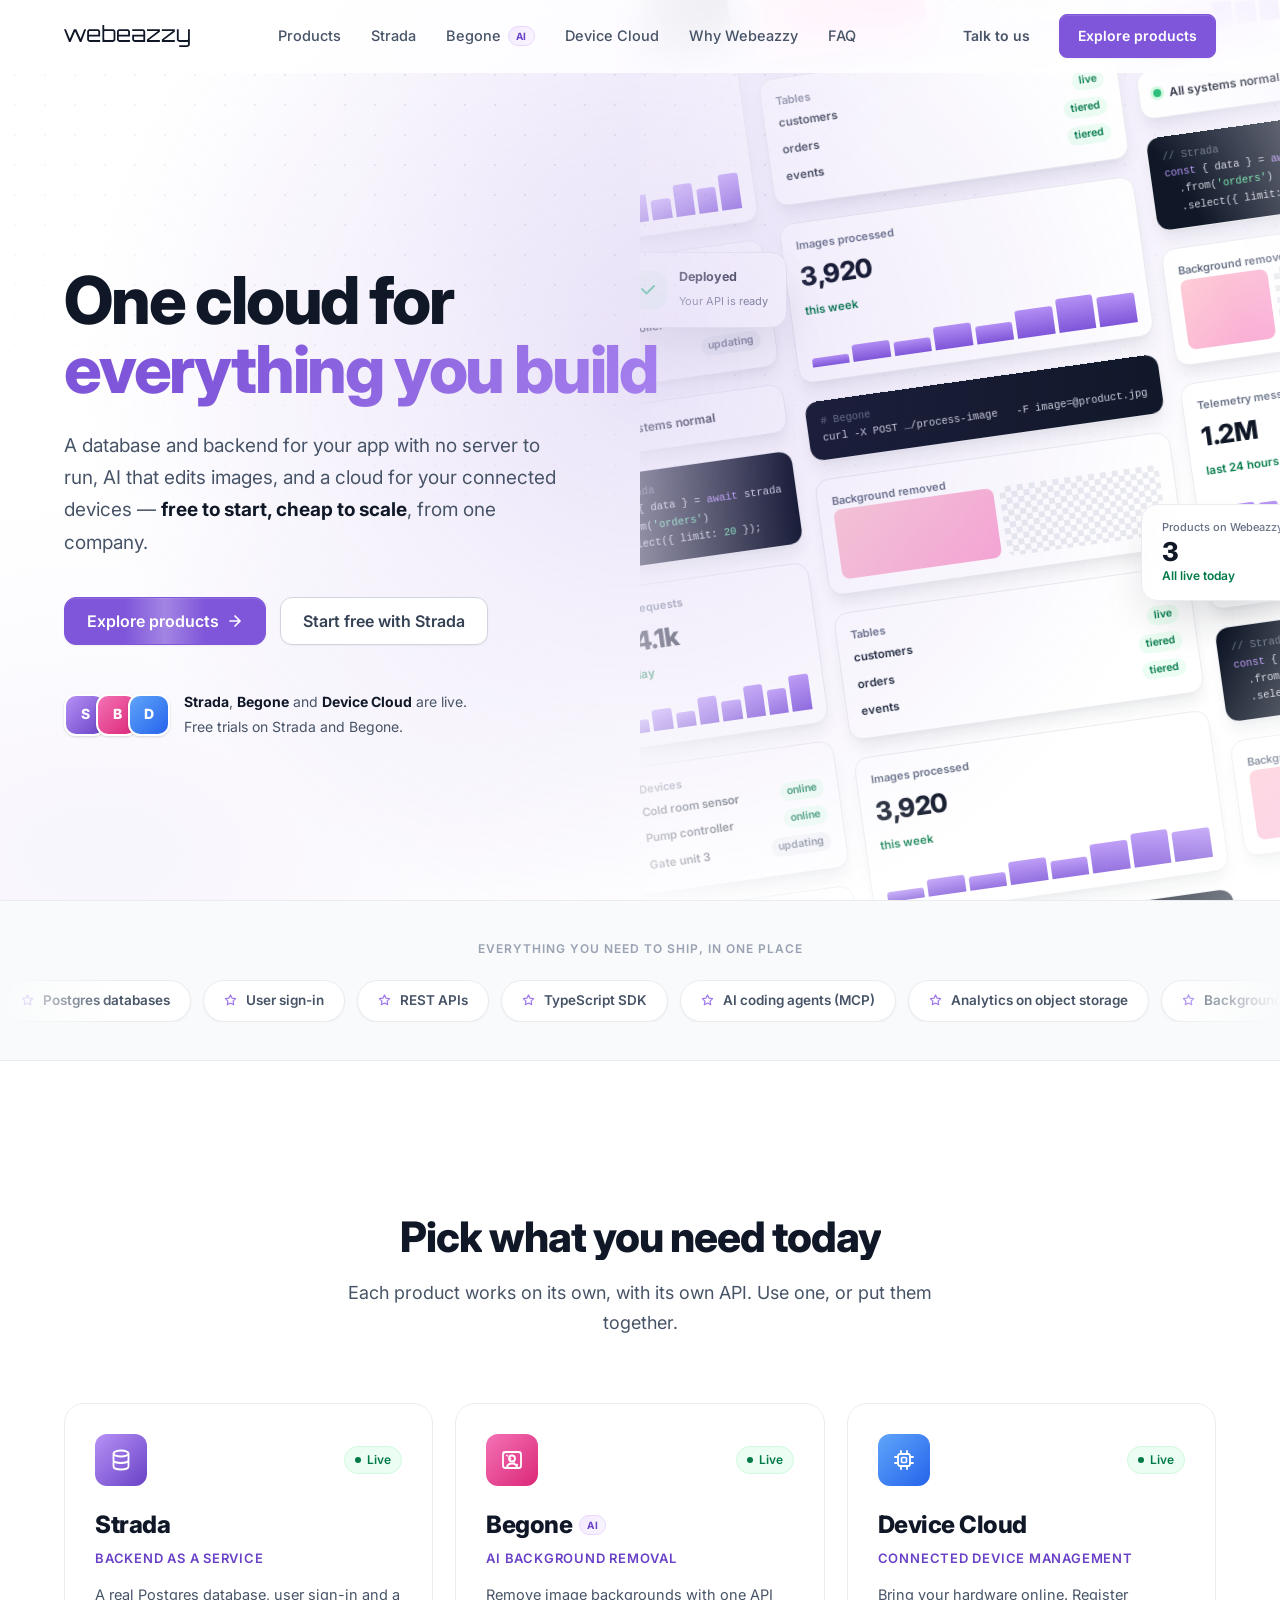
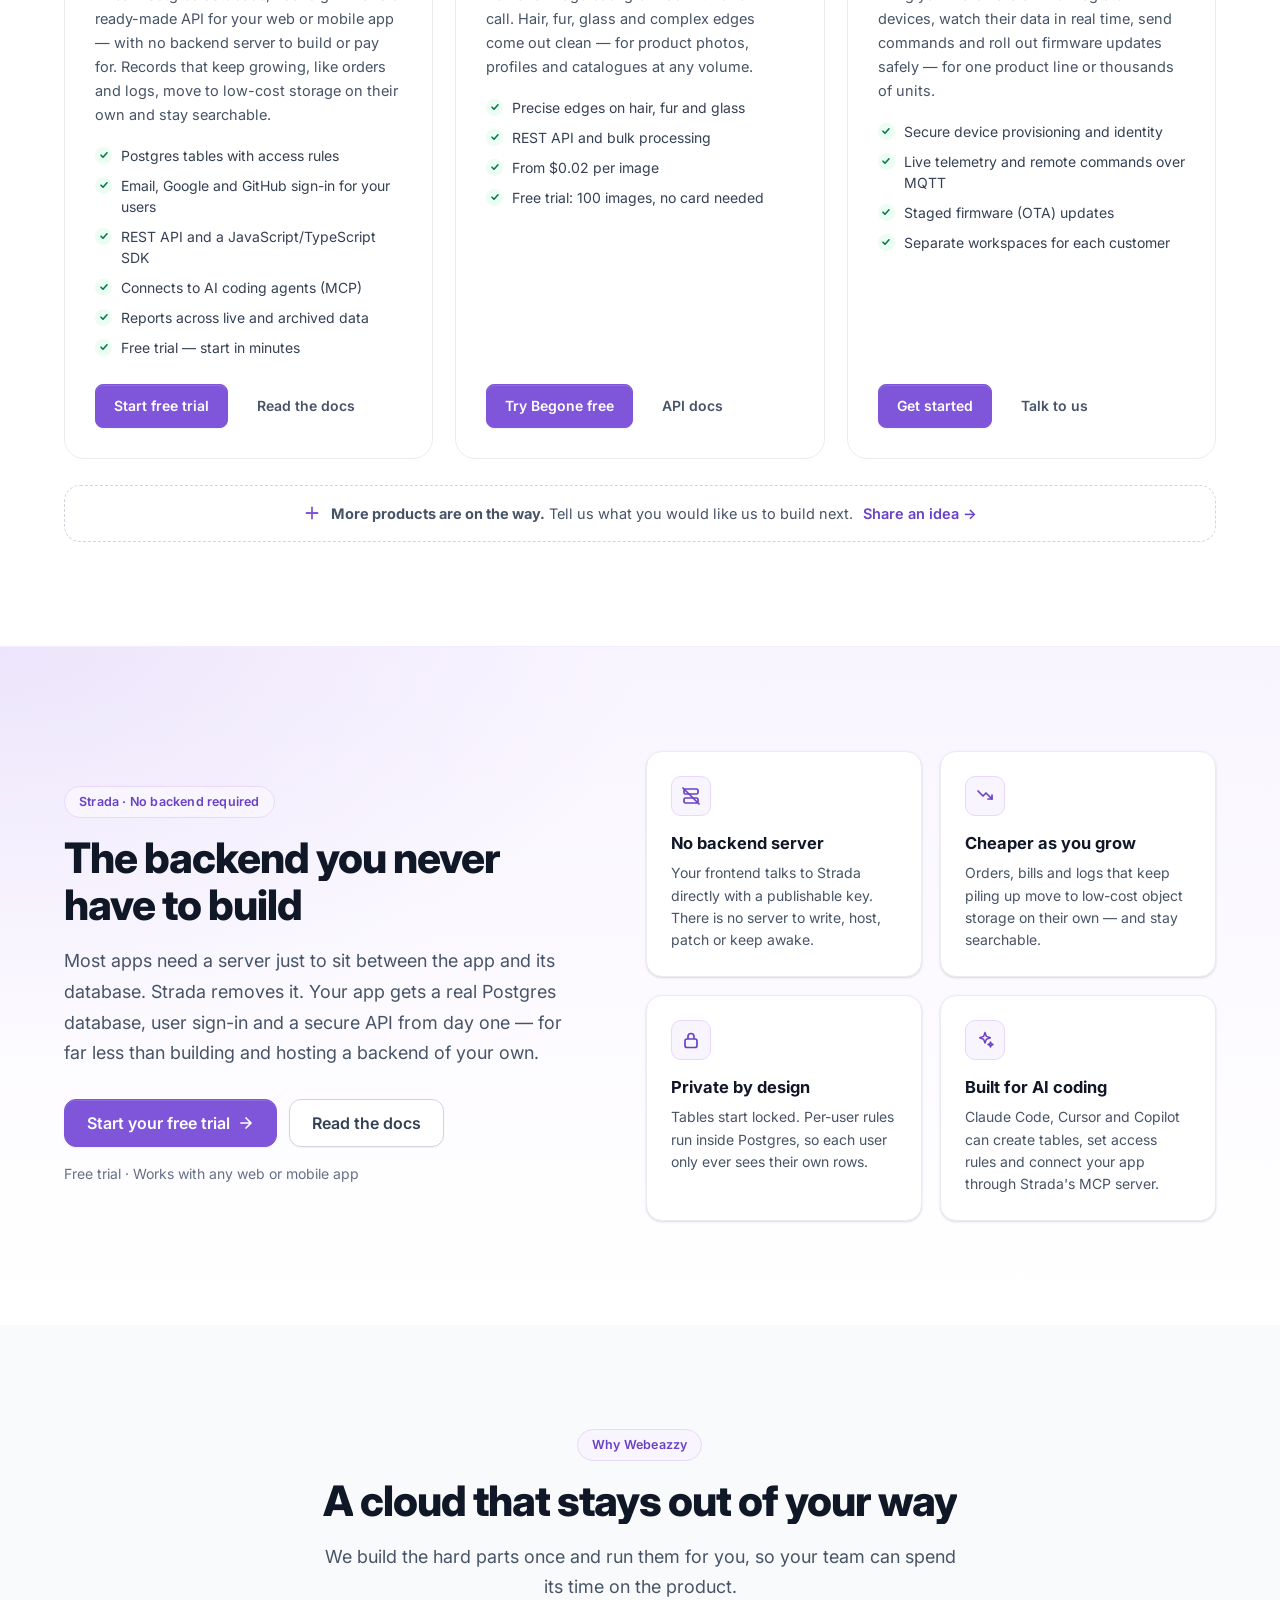
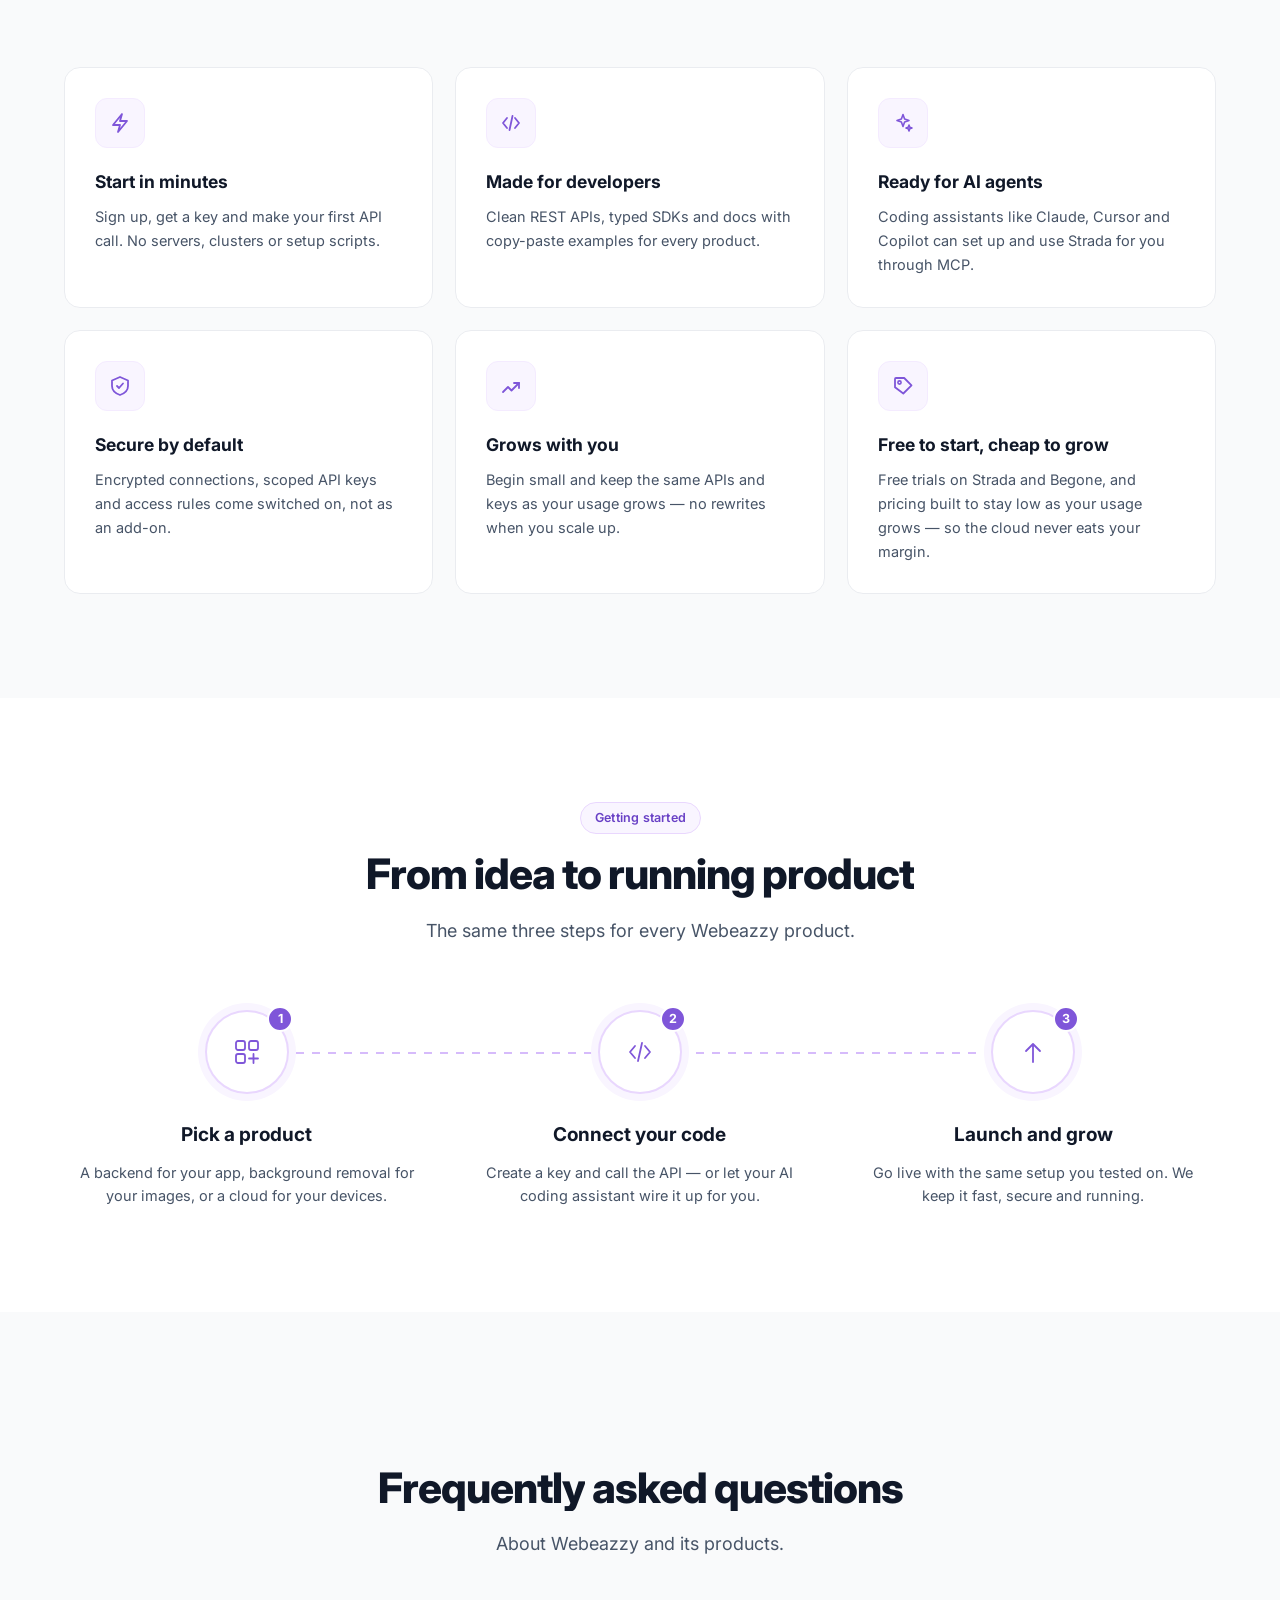
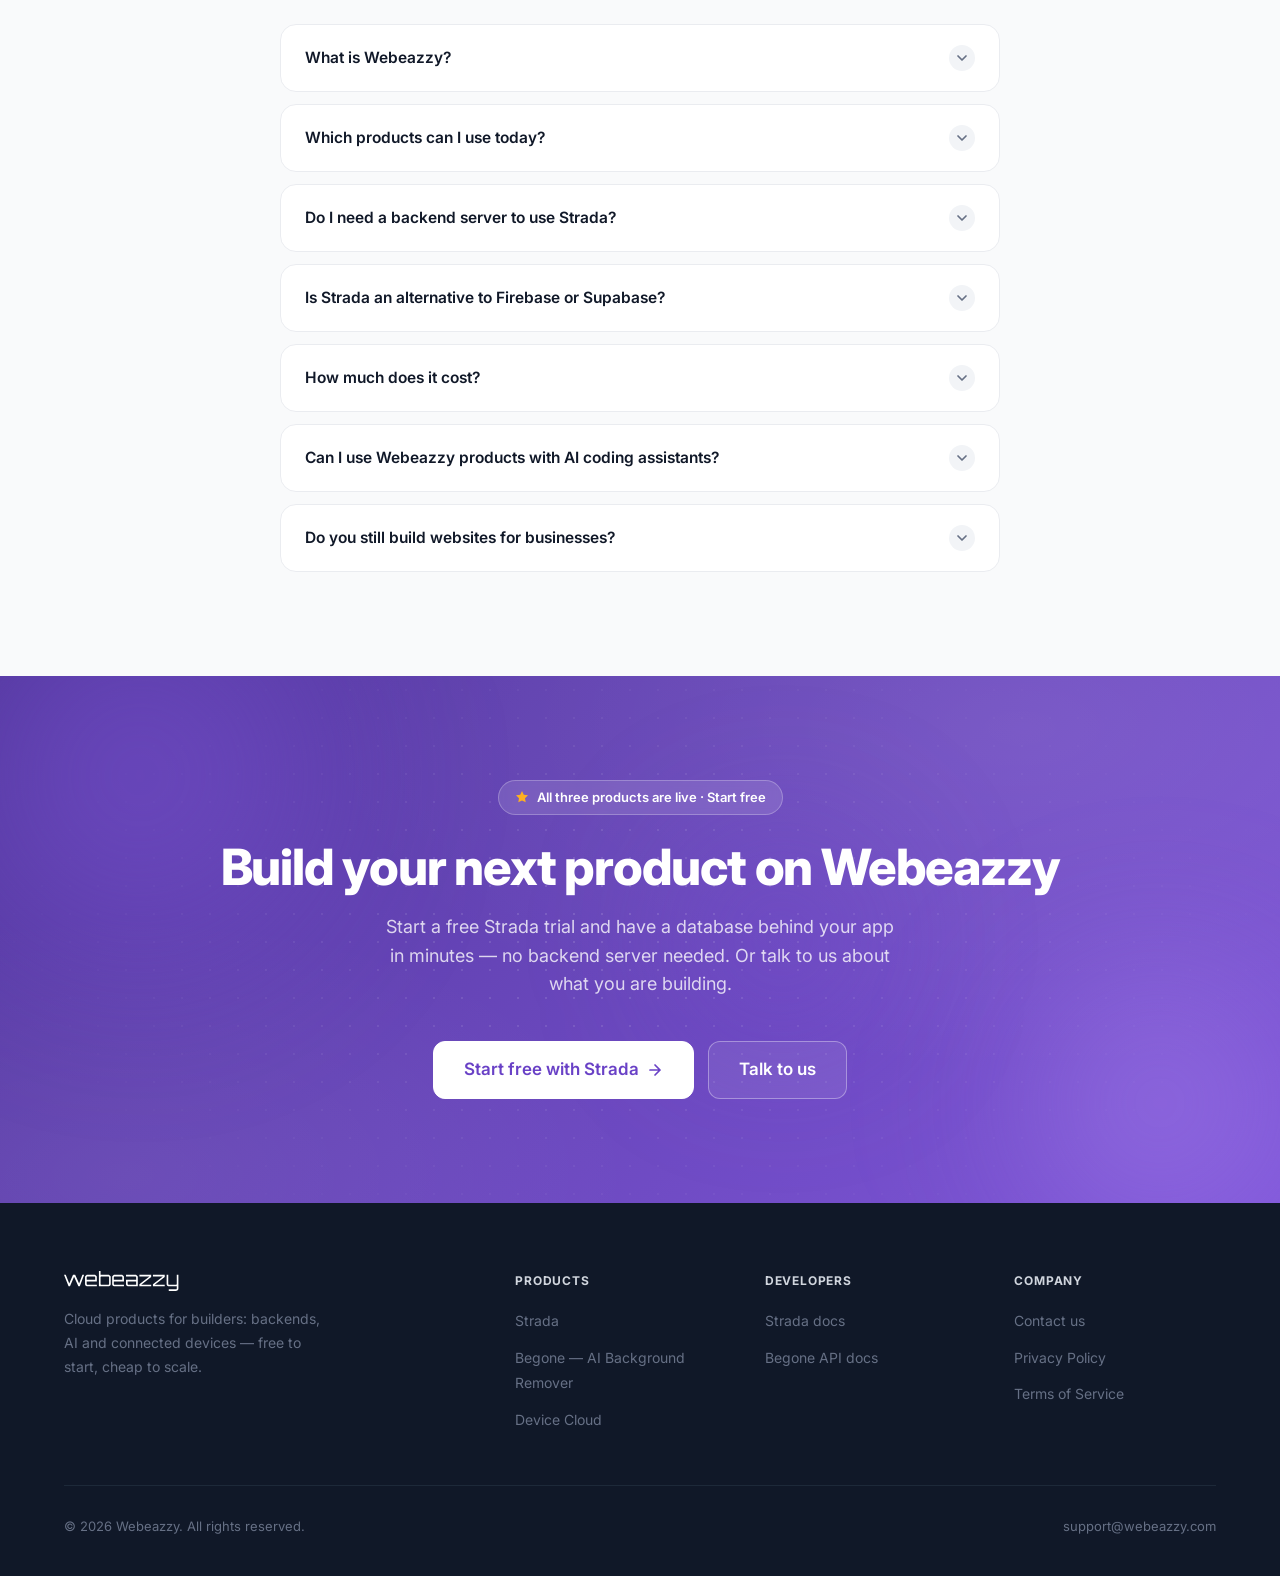
==== commit 3730c182: "Add OG image, Privacy and Terms pages; sharpen homepage SEO and Strada pitch - og-image.png (1200x63" ====
--- a/index.html
+++ b/index.html
@@ -4,28 +4,30 @@
 <head>
   <meta charset="UTF-8">
   <meta name="viewport" content="width=device-width, initial-scale=1.0">
-  <title>Webeazzy — Cloud Platform for Builders | Strada, Begone, Device Cloud</title>
-  <meta name="description" content="Webeazzy is a cloud platform for developers and businesses: Strada for app backends, Begone for AI background removal, and Device Cloud for connected devices.">
-  <meta name="keywords" content="cloud platform, backend as a service, BaaS, Postgres API, background removal API, IoT device management, Strada, Begone, Webeazzy">
+  <title>Webeazzy — Backend as a Service, AI Background Removal &amp; IoT Cloud</title>
+  <meta name="description" content="Webeazzy is the cloud for builders. Strada gives your app a low-cost Postgres database, sign-in and API with no backend server. Plus Begone AI and Device Cloud.">
+  <meta name="keywords" content="backend as a service, BaaS, serverless backend, no backend server, cheap database, low-cost Postgres database, database for frontend apps, Firebase alternative, Supabase alternative, background removal API, IoT device management, MQTT, OTA firmware updates, Strada, Begone, Device Cloud, Webeazzy">
   <meta name="author" content="Webeazzy">
   <meta name="robots" content="index, follow, max-snippet:-1, max-image-preview:large, max-video-preview:-1">
   <meta name="theme-color" content="#7F56D9">
   <link rel="canonical" href="https://www.webeazzy.com/">
   <!-- Open Graph -->
   <meta property="og:title" content="Webeazzy — One cloud for everything you build">
-  <meta property="og:description" content="Webeazzy is a cloud platform for developers and businesses: Strada for app backends, Begone for AI background removal, and Device Cloud for connected devices.">
+  <meta property="og:description" content="Webeazzy is the cloud for builders. Strada gives your app a low-cost Postgres database, sign-in and API with no backend server. Plus Begone AI and Device Cloud.">
   <meta property="og:url" content="https://www.webeazzy.com/">
   <meta property="og:type" content="website">
   <meta property="og:site_name" content="Webeazzy">
   <meta property="og:image" content="https://www.webeazzy.com/og-image.png">
   <meta property="og:image:width" content="1200">
   <meta property="og:image:height" content="630">
-  <meta property="og:image:alt" content="Webeazzy — cloud platform">
+  <meta property="og:image:alt" content="Webeazzy — One cloud for everything you build: Strada, Begone and Device Cloud">
+  <meta property="og:locale" content="en_US">
   <!-- Twitter / X Card -->
   <meta name="twitter:card" content="summary_large_image">
   <meta name="twitter:title" content="Webeazzy — One cloud for everything you build">
-  <meta name="twitter:description" content="Webeazzy is a cloud platform for developers and businesses: Strada for app backends, Begone for AI background removal, and Device Cloud for connected devices.">
+  <meta name="twitter:description" content="Webeazzy is the cloud for builders. Strada gives your app a low-cost Postgres database, sign-in and API with no backend server. Plus Begone AI and Device Cloud.">
   <meta name="twitter:image" content="https://www.webeazzy.com/og-image.png">
+  <meta name="twitter:image:alt" content="Webeazzy — One cloud for everything you build: Strada, Begone and Device Cloud">
   <link rel="icon" type="image/svg+xml" href="favicon.svg">
   <link rel="preconnect" href="https://fonts.googleapis.com">
   <link rel="preconnect" href="https://fonts.gstatic.com" crossorigin>
@@ -52,10 +54,12 @@
   "name": "Webeazzy",
   "url": "https://www.webeazzy.com",
   "logo": "https://www.webeazzy.com/webeazzy.svg",
-  "description": "Webeazzy is a cloud platform: Strada (backend as a service), Begone (AI background removal API) and Device Cloud (connected device management).",
-  "address": {
-    "@type": "PostalAddress",
-    "addressCountry": "IN"
+  "description": "Webeazzy is a cloud platform: Strada (backend as a service with no backend server), Begone (AI background removal API) and Device Cloud (connected device management).",
+  "email": "support@webeazzy.com",
+  "contactPoint": {
+    "@type": "ContactPoint",
+    "contactType": "customer support",
+    "email": "support@webeazzy.com"
   }
 }
   </script>
@@ -87,7 +91,13 @@
         "applicationCategory": "DeveloperApplication",
         "operatingSystem": "Web",
         "url": "https://strada.webeazzy.com",
-        "description": "Backend as a service: Postgres tables, user sign-in, REST API, SDK and MCP for AI coding agents."
+        "description": "Backend as a service with no backend server: a Postgres database, user sign-in, REST API and SDK, low-cost storage for data that keeps growing, and MCP for AI coding agents.",
+        "offers": {
+          "@type": "Offer",
+          "price": "0",
+          "priceCurrency": "USD",
+          "description": "Free trial"
+        }
       }
     },
     {
@@ -99,7 +109,13 @@
         "applicationCategory": "MultimediaApplication",
         "operatingSystem": "Web",
         "url": "https://www.webeazzy.com/background-remover",
-        "description": "AI background removal API for hair, fur, glass and complex edges."
+        "description": "AI background removal API for hair, fur, glass and complex edges.",
+        "offers": {
+          "@type": "Offer",
+          "price": "0",
+          "priceCurrency": "USD",
+          "description": "Free trial: 100 free images, then $0.02 per image"
+        }
       }
     },
     {
@@ -127,7 +143,7 @@
       "name": "What is Webeazzy?",
       "acceptedAnswer": {
         "@type": "Answer",
-        "text": "Webeazzy is a cloud platform. We build and run products that developers and businesses use to build their own: Strada (a backend for apps), Begone (AI background removal) and, soon, Device Cloud (management for connected devices)."
+        "text": "Webeazzy is a cloud platform. We build and run products that developers and businesses use to build their own: Strada (a database and backend for apps, with no server to run), Begone (AI background removal) and Device Cloud (management for connected devices)."
       }
     },
     {
@@ -135,7 +151,23 @@
       "name": "Which products can I use today?",
       "acceptedAnswer": {
         "@type": "Answer",
-        "text": "Strada and Begone are live. Device Cloud is in development; join the waitlist and we will let you know when it opens."
+        "text": "All of them. Strada, Begone and Device Cloud are live. Strada and Begone come with a free trial; for Device Cloud, talk to us and we will get you started."
+      }
+    },
+    {
+      "@type": "Question",
+      "name": "Do I need a backend server to use Strada?",
+      "acceptedAnswer": {
+        "@type": "Answer",
+        "text": "No, and that is the point of Strada. Your web or mobile app talks to Strada directly with a publishable key. Access rules and per-user row security are enforced by Strada and by Postgres itself, so each user only sees their own data. There is no server for you to build, host, patch or pay for."
+      }
+    },
+    {
+      "@type": "Question",
+      "name": "Is Strada an alternative to Firebase or Supabase?",
+      "acceptedAnswer": {
+        "@type": "Answer",
+        "text": "Yes. Like them, Strada gives your app a database, user sign-in and an API without running a server. Strada also keeps costs down as you grow: records that keep piling up, such as orders, bills and logs, move to low-cost object storage on their own and stay searchable, so you are not paying database prices for your history."
       }
     },
     {
@@ -143,7 +175,7 @@
       "name": "How much does it cost?",
       "acceptedAnswer": {
         "@type": "Answer",
-        "text": "Begone starts at $0.02 per image and includes 100 free images. Pricing for Strada and Device Cloud will be published on this site; talk to us if you need details now."
+        "text": "You can start free. Strada comes with a free trial, and Begone includes 100 free images, then $0.02 per image. Our pricing is built to stay low as you grow; talk to us for Strada and Device Cloud pricing at your volume."
       }
     },
     {
@@ -1855,6 +1887,38 @@
     .cg-device-row em { font-style: normal; font-size: 10.5px; font-weight: 600; color: var(--success-700); background: var(--success-50); padding: 1px 7px; border-radius: 99px; }
     .cg-device-row em.off { color: var(--gray-500); background: var(--gray-100); }
 
+    /* ═══ Strada spotlight ═══ */
+    .spotlight {
+      padding: 104px 0;
+      background:
+        radial-gradient(ellipse 50% 60% at 0% 0%, rgba(127,86,217,.10), transparent),
+        linear-gradient(180deg, var(--purple-50), #fff);
+      border-top: 1px solid var(--purple-100);
+    }
+    .spotlight-grid { display: grid; grid-template-columns: 1fr 1.1fr; gap: 64px; align-items: center; }
+    .spotlight-copy .section-sub { margin-bottom: 30px; }
+    .spotlight-ctas { display: flex; flex-wrap: wrap; gap: 12px; }
+    .spotlight-note { margin-top: 16px; font-size: 14px; color: var(--gray-500); }
+    .spotlight-cards { display: grid; grid-template-columns: 1fr 1fr; gap: 18px; }
+    .spot-card {
+      background: #fff; border: 1px solid var(--gray-200); border-radius: var(--r-xl);
+      padding: 24px; box-shadow: var(--shadow-sm);
+    }
+    .spot-icon {
+      width: 40px; height: 40px; border-radius: 10px;
+      display: flex; align-items: center; justify-content: center;
+      background: var(--purple-50); border: 1px solid var(--purple-200); color: var(--purple-700);
+    }
+    .spot-card h3 { font-size: 16.5px; font-weight: 700; margin: 14px 0 6px; }
+    .spot-card p { font-size: 14px; line-height: 1.6; color: var(--gray-600); }
+    @media (max-width: 960px) { .spotlight-grid { grid-template-columns: 1fr; gap: 40px; } }
+    @media (max-width: 560px) {
+      .spotlight { padding: 72px 0; }
+      .spotlight-cards { grid-template-columns: 1fr; }
+    }
+    .footer-bottom a { transition: color 150ms; }
+    .footer-bottom a:hover { color: #fff; }
+
   </style>
 </head>
 
@@ -1872,7 +1936,7 @@
         <ul class="nav-links">
           <li><a href="#products">Products</a></li>
           <li><a href="https://strada.webeazzy.com" class="nav-tool-link">Strada</a></li>
-          <li><a href="/background-remover.html" class="nav-tool-link">Begone<span class="ai-chip">AI</span></a></li>
+          <li><a href="/background-remover" class="nav-tool-link">Begone<span class="ai-chip">AI</span></a></li>
           <li><a href="#device-cloud">Device Cloud</a></li>
           <li><a href="#platform">Why Webeazzy</a></li>
           <li><a href="#faq">FAQ</a></li>
@@ -1890,7 +1954,7 @@
   <div class="mobile-menu" id="mobileMenu">
     <a href="#products">Products</a>
     <a href="https://strada.webeazzy.com">Strada</a>
-    <a href="/background-remover.html">Begone <span class="ai-chip">AI</span></a>
+    <a href="/background-remover">Begone <span class="ai-chip">AI</span></a>
     <a href="#device-cloud">Device Cloud</a>
     <a href="#platform">Why Webeazzy</a>
     <a href="#faq">FAQ</a>
@@ -1905,8 +1969,8 @@
       <div class="hero-inner">
         <div>
           <div class="hero-badge rise rise-1">
-            <span class="hero-badge-pill">NEW</span>
-            Webeazzy is now a cloud platform
+            <span class="hero-badge-pill">FREE TRIAL</span>
+            Try Strada and Begone free
           </div>
 
           <h1 class="hero-h1 rise rise-2" id="hero-headline">
@@ -1915,8 +1979,8 @@
           </h1>
 
           <p class="hero-sub rise rise-3">
-            Backends for your apps, AI that edits images, and a home for your connected devices —
-            <strong>simple to start, built to scale</strong>, from one company.
+            A database and backend for your app with no server to run, AI that edits images, and a cloud for your connected devices —
+            <strong>free to start, cheap to scale</strong>, from one company.
           </p>
 
           <div class="hero-ctas rise rise-4">
@@ -1924,7 +1988,7 @@
               Explore products
               <svg width="16" height="16" viewBox="0 0 16 16" fill="none" aria-hidden="true"><path d="M3 8h10M8 3l5 5-5 5" stroke="currentColor" stroke-width="1.7" stroke-linecap="round" stroke-linejoin="round"/></svg>
             </a>
-            <a href="https://strada.webeazzy.com" class="btn btn-outline btn-lg">Start building with Strada</a>
+            <a href="https://strada.webeazzy.com" class="btn btn-outline btn-lg">Start free with Strada</a>
           </div>
 
           <div class="hero-proof rise rise-5">
@@ -1934,8 +1998,8 @@
               <span class="pd pd-device">D</span>
             </div>
             <div>
-              <div class="proof-label"><strong>Strada</strong> and <strong>Begone</strong> are live today.</div>
-              <div class="proof-label">Device Cloud is coming next.</div>
+              <div class="proof-label"><strong>Strada</strong>, <strong>Begone</strong> and <strong>Device Cloud</strong> are live.</div>
+              <div class="proof-label">Free trials on Strada and Begone.</div>
             </div>
           </div>
         </div>
@@ -1962,7 +2026,7 @@
       <div class="stat-chip">
         <div class="stat-chip-label">Products on Webeazzy</div>
         <div class="stat-chip-val">3</div>
-        <div class="stat-chip-delta">More on the way</div>
+        <div class="stat-chip-delta">All live today</div>
       </div>
     </div>
   </section>
@@ -1998,16 +2062,17 @@
           </div>
           <h3 class="product-name" id="strada-title">Strada</h3>
           <p class="product-kind">Backend as a service</p>
-          <p class="product-desc">Database tables, user sign-in and a ready-made API for your web or mobile app — no servers to run. Records that keep growing, like orders and logs, move to low-cost storage on their own and stay searchable.</p>
+          <p class="product-desc">A real Postgres database, user sign-in and a ready-made API for your web or mobile app — with no backend server to build or pay for. Records that keep growing, like orders and logs, move to low-cost storage on their own and stay searchable.</p>
           <ul class="product-points">
             <li>Postgres tables with access rules</li>
             <li>Email, Google and GitHub sign-in for your users</li>
             <li>REST API and a JavaScript/TypeScript SDK</li>
             <li>Connects to AI coding agents (MCP)</li>
             <li>Reports across live and archived data</li>
+            <li>Free trial — start in minutes</li>
           </ul>
           <div class="product-ctas">
-            <a href="https://strada.webeazzy.com" class="btn btn-primary">Open Strada</a>
+            <a href="https://strada.webeazzy.com" class="btn btn-primary">Start free trial</a>
             <a href="https://strada.webeazzy.com/docs" class="btn btn-ghost">Read the docs</a>
           </div>
         </article>
@@ -2027,10 +2092,10 @@
             <li>Precise edges on hair, fur and glass</li>
             <li>REST API and bulk processing</li>
             <li>From $0.02 per image</li>
-            <li>100 free images, no card needed</li>
+            <li>Free trial: 100 images, no card needed</li>
           </ul>
           <div class="product-ctas">
-            <a href="/background-remover.html" class="btn btn-primary">Try Begone</a>
+            <a href="/background-remover" class="btn btn-primary">Try Begone free</a>
             <a href="https://begone.webeazzy.com/docs" class="btn btn-ghost">API docs</a>
           </div>
         </article>
@@ -2041,7 +2106,7 @@
             <div class="product-icon pi-device" aria-hidden="true">
               <svg width="24" height="24" viewBox="0 0 24 24" fill="none"><rect x="6" y="6" width="12" height="12" rx="2" stroke="currentColor" stroke-width="1.8"/><rect x="9.5" y="9.5" width="5" height="5" rx="1" stroke="currentColor" stroke-width="1.6"/><path d="M9 3v3M15 3v3M9 18v3M15 18v3M3 9h3M3 15h3M18 9h3M18 15h3" stroke="currentColor" stroke-width="1.8" stroke-linecap="round"/></svg>
             </div>
-            <span class="product-status soon"><span class="dot"></span>Coming soon</span>
+            <span class="product-status live"><span class="dot"></span>Live</span>
           </div>
           <h3 class="product-name" id="device-title">Device Cloud</h3>
           <p class="product-kind">Connected device management</p>
@@ -2053,7 +2118,8 @@
             <li>Separate workspaces for each customer</li>
           </ul>
           <div class="product-ctas">
-            <a href="#contact" class="btn btn-primary js-lead-trigger" data-lead-label="Device Cloud waitlist">Join the waitlist</a>
+            <a href="#contact" class="btn btn-primary js-lead-trigger" data-lead-label="Device Cloud: get started">Get started</a>
+            <a href="#contact" class="btn btn-ghost js-lead-trigger" data-lead-label="Device Cloud: talk to us">Talk to us</a>
           </div>
         </article>
 
@@ -2063,6 +2129,57 @@
         <svg width="18" height="18" viewBox="0 0 18 18" fill="none" aria-hidden="true"><path d="M9 3.5v11M3.5 9h11" stroke="currentColor" stroke-width="1.8" stroke-linecap="round"/></svg>
         <span><strong>More products are on the way.</strong> Tell us what you would like us to build next.</span>
         <a href="#contact" class="js-lead-trigger" data-lead-label="Product idea">Share an idea →</a>
+      </div>
+    </div>
+  </section>
+
+  <!-- ═══════════ STRADA SPOTLIGHT ═══════════ -->
+  <section class="spotlight" id="no-backend" aria-labelledby="spotlight-title">
+    <div class="container">
+      <div class="spotlight-grid">
+        <div class="spotlight-copy reveal-left">
+          <div class="section-badge">Strada · No backend required</div>
+          <h2 class="section-title" id="spotlight-title">The backend you never have to build</h2>
+          <p class="section-sub">Most apps need a server just to sit between the app and its database. Strada removes it. Your app gets a real Postgres database, user sign-in and a secure API from day one — for far less than building and hosting a backend of your own.</p>
+          <div class="spotlight-ctas">
+            <a href="https://strada.webeazzy.com" class="btn btn-primary btn-lg">
+              Start your free trial
+              <svg width="16" height="16" viewBox="0 0 16 16" fill="none" aria-hidden="true"><path d="M3 8h10M8 3l5 5-5 5" stroke="currentColor" stroke-width="1.7" stroke-linecap="round" stroke-linejoin="round"/></svg>
+            </a>
+            <a href="https://strada.webeazzy.com/docs" class="btn btn-outline btn-lg">Read the docs</a>
+          </div>
+          <p class="spotlight-note">Free trial · Works with any web or mobile app</p>
+        </div>
+        <div class="spotlight-cards">
+          <div class="spot-card reveal rd-1">
+            <div class="spot-icon" aria-hidden="true">
+              <svg width="20" height="20" viewBox="0 0 20 20" fill="none"><rect x="3" y="3" width="14" height="5" rx="1.5" stroke="currentColor" stroke-width="1.7"/><rect x="3" y="12" width="14" height="5" rx="1.5" stroke="currentColor" stroke-width="1.7"/><path d="M2 2l16 16" stroke="currentColor" stroke-width="1.7" stroke-linecap="round"/></svg>
+            </div>
+            <h3>No backend server</h3>
+            <p>Your frontend talks to Strada directly with a publishable key. There is no server to write, host, patch or keep awake.</p>
+          </div>
+          <div class="spot-card reveal rd-2">
+            <div class="spot-icon" aria-hidden="true">
+              <svg width="20" height="20" viewBox="0 0 20 20" fill="none"><path d="M3 5l5 5 3-3 6 6" stroke="currentColor" stroke-width="1.7" stroke-linecap="round" stroke-linejoin="round"/><path d="M13 13h4V9" stroke="currentColor" stroke-width="1.7" stroke-linecap="round" stroke-linejoin="round"/></svg>
+            </div>
+            <h3>Cheaper as you grow</h3>
+            <p>Orders, bills and logs that keep piling up move to low-cost object storage on their own — and stay searchable.</p>
+          </div>
+          <div class="spot-card reveal rd-3">
+            <div class="spot-icon" aria-hidden="true">
+              <svg width="20" height="20" viewBox="0 0 20 20" fill="none"><rect x="4" y="9" width="12" height="8.5" rx="2" stroke="currentColor" stroke-width="1.7"/><path d="M7 9V6.5a3 3 0 016 0V9" stroke="currentColor" stroke-width="1.7"/></svg>
+            </div>
+            <h3>Private by design</h3>
+            <p>Tables start locked. Per-user rules run inside Postgres, so each user only ever sees their own rows.</p>
+          </div>
+          <div class="spot-card reveal rd-4">
+            <div class="spot-icon" aria-hidden="true">
+              <svg width="20" height="20" viewBox="0 0 20 20" fill="none"><path d="M10 2.5l1.4 3.9 3.9 1.4-3.9 1.4L10 13.1 8.6 9.2 4.7 7.8l3.9-1.4L10 2.5zM15.5 12l.7 1.8 1.8.7-1.8.7-.7 1.8-.7-1.8-1.8-.7 1.8-.7.7-1.8z" stroke="currentColor" stroke-width="1.5" stroke-linejoin="round"/></svg>
+            </div>
+            <h3>Built for AI coding</h3>
+            <p>Claude Code, Cursor and Copilot can create tables, set access rules and connect your app through Strada's MCP server.</p>
+          </div>
+        </div>
       </div>
     </div>
   </section>
@@ -2113,10 +2230,10 @@
         </div>
         <div class="feat-card reveal-right rd-5">
           <div class="feat-icon" aria-hidden="true">
-            <svg width="22" height="22" viewBox="0 0 22 22" fill="none"><circle cx="11" cy="11" r="8.5" stroke="currentColor" stroke-width="1.8"/><path d="M2.5 11h17M11 2.5c2.3 2.4 3.4 5.2 3.4 8.5s-1.1 6.1-3.4 8.5c-2.3-2.4-3.4-5.2-3.4-8.5S8.7 4.9 11 2.5z" stroke="currentColor" stroke-width="1.6"/></svg>
+            <svg width="22" height="22" viewBox="0 0 22 22" fill="none"><path d="M3 12.2V4a1 1 0 011-1h8.2L19.5 10.3 11.3 18.5 3 12.2z" stroke="currentColor" stroke-width="1.8" stroke-linejoin="round"/><circle cx="7.5" cy="7.5" r="1.6" stroke="currentColor" stroke-width="1.6"/></svg>
           </div>
-          <h3 class="feat-title">Built in India, for everyone</h3>
-          <p class="feat-desc">Engineered and supported by our team in India, with fair pricing for teams anywhere in the world.</p>
+          <h3 class="feat-title">Free to start, cheap to grow</h3>
+          <p class="feat-desc">Free trials on Strada and Begone, and pricing built to stay low as your usage grows — so the cloud never eats your margin.</p>
         </div>
       </div>
     </div>
@@ -2171,7 +2288,6 @@
         <p class="section-sub">About Webeazzy and its products.</p>
       </div>
       <div class="faq-list">
-
         <div class="faq-item reveal">
           <button class="faq-q" aria-expanded="false">
             What is Webeazzy?
@@ -2180,7 +2296,7 @@
             </span>
           </button>
           <div class="faq-a"><div class="faq-a-clip"><div class="faq-a-inner">
-            Webeazzy is a cloud platform. We build and run products that developers and businesses use to build their own: Strada (a backend for apps), Begone (AI background removal) and, soon, Device Cloud (management for connected devices).
+            Webeazzy is a cloud platform. We build and run products that developers and businesses use to build their own: Strada (a database and backend for apps, with no server to run), Begone (AI background removal) and Device Cloud (management for connected devices).
           </div></div></div>
         </div>
         <div class="faq-item reveal rd-1">
@@ -2191,10 +2307,32 @@
             </span>
           </button>
           <div class="faq-a"><div class="faq-a-clip"><div class="faq-a-inner">
-            Strada and Begone are live. Device Cloud is in development; join the waitlist and we will let you know when it opens.
+            All of them. Strada, Begone and Device Cloud are live. Strada and Begone come with a free trial; for Device Cloud, talk to us and we will get you started.
           </div></div></div>
         </div>
         <div class="faq-item reveal rd-2">
+          <button class="faq-q" aria-expanded="false">
+            Do I need a backend server to use Strada?
+            <span class="faq-chevron" aria-hidden="true">
+              <svg width="12" height="12" viewBox="0 0 12 12" fill="none"><path d="M2 4l4 4 4-4" stroke="currentColor" stroke-width="1.7" stroke-linecap="round" stroke-linejoin="round"/></svg>
+            </span>
+          </button>
+          <div class="faq-a"><div class="faq-a-clip"><div class="faq-a-inner">
+            No, and that is the point of Strada. Your web or mobile app talks to Strada directly with a publishable key. Access rules and per-user row security are enforced by Strada and by Postgres itself, so each user only sees their own data. There is no server for you to build, host, patch or pay for.
+          </div></div></div>
+        </div>
+        <div class="faq-item reveal rd-3">
+          <button class="faq-q" aria-expanded="false">
+            Is Strada an alternative to Firebase or Supabase?
+            <span class="faq-chevron" aria-hidden="true">
+              <svg width="12" height="12" viewBox="0 0 12 12" fill="none"><path d="M2 4l4 4 4-4" stroke="currentColor" stroke-width="1.7" stroke-linecap="round" stroke-linejoin="round"/></svg>
+            </span>
+          </button>
+          <div class="faq-a"><div class="faq-a-clip"><div class="faq-a-inner">
+            Yes. Like them, Strada gives your app a database, user sign-in and an API without running a server. Strada also keeps costs down as you grow: records that keep piling up, such as orders, bills and logs, move to low-cost object storage on their own and stay searchable, so you are not paying database prices for your history.
+          </div></div></div>
+        </div>
+        <div class="faq-item reveal rd-4">
           <button class="faq-q" aria-expanded="false">
             How much does it cost?
             <span class="faq-chevron" aria-hidden="true">
@@ -2202,10 +2340,10 @@
             </span>
           </button>
           <div class="faq-a"><div class="faq-a-clip"><div class="faq-a-inner">
-            Begone starts at $0.02 per image and includes 100 free images. Pricing for Strada and Device Cloud will be published on this site; talk to us if you need details now.
+            You can start free. Strada comes with a free trial, and Begone includes 100 free images, then $0.02 per image. Our pricing is built to stay low as you grow; talk to us for Strada and Device Cloud pricing at your volume.
           </div></div></div>
         </div>
-        <div class="faq-item reveal rd-3">
+        <div class="faq-item reveal rd-5">
           <button class="faq-q" aria-expanded="false">
             Can I use Webeazzy products with AI coding assistants?
             <span class="faq-chevron" aria-hidden="true">
@@ -2216,7 +2354,7 @@
             Yes. Strada includes an MCP server and ready-made prompts, so assistants such as Claude Code, Cursor and GitHub Copilot can create tables, set access rules and connect your app.
           </div></div></div>
         </div>
-        <div class="faq-item reveal rd-4">
+        <div class="faq-item reveal rd-5">
           <button class="faq-q" aria-expanded="false">
             Do you still build websites for businesses?
             <span class="faq-chevron" aria-hidden="true">
@@ -2240,13 +2378,13 @@
       <div class="cta-inner">
         <div class="cta-eyebrow reveal">
           <svg width="14" height="14" viewBox="0 0 14 14" fill="none" aria-hidden="true"><path d="M7 1l1.8 3.7L13 5.3l-3 2.9.7 4.1L7 10.4l-3.7 1.9.7-4.1-3-2.9 4.2-.6L7 1z" fill="#FDB022"/></svg>
-          Strada and Begone are live today
+          All three products are live · Start free
         </div>
         <h2 id="cta-title" class="reveal rd-1">Build your next product on Webeazzy</h2>
-        <p class="reveal rd-2">Start with a backend for your app in a few minutes, or talk to us about what you are building.</p>
+        <p class="reveal rd-2">Start a free Strada trial and have a database behind your app in minutes — no backend server needed. Or talk to us about what you are building.</p>
         <div class="cta-btns reveal rd-3">
           <a href="https://strada.webeazzy.com" class="btn btn-white btn-xl">
-            Start with Strada
+            Start free with Strada
             <svg width="16" height="16" viewBox="0 0 16 16" fill="none" aria-hidden="true"><path d="M3 8h10M8 3l5 5-5 5" stroke="currentColor" stroke-width="1.7" stroke-linecap="round" stroke-linejoin="round"/></svg>
           </a>
           <a href="#contact" class="btn btn-outline-white btn-xl js-lead-trigger" data-lead-label="Talk to us">Talk to us</a>
@@ -2265,14 +2403,14 @@
           <div class="footer-brand-logo">
             <svg height="20" viewBox="0 0 647 113" fill="none" xmlns="http://www.w3.org/2000/svg" aria-hidden="true"><path d="M25.7052 86.8125L0.000145891 21.4225H9.92138L29.7639 70.1268L50.8465 21.4225H63.0226L85.4581 70.014L103.948 21.4225H113.982L89.2913 86.8125H81.2867L56.9345 32.8094L33.8225 86.8125H25.7052ZM132.591 86.8125C130.111 86.8125 127.818 86.2112 125.714 85.0086C123.684 83.7309 122.031 82.0774 120.753 80.048C119.551 77.9435 118.949 75.6511 118.949 73.1708V35.0642C118.949 32.5839 119.551 30.3291 120.753 28.2997C122.031 26.1952 123.684 24.5417 125.714 23.3391C127.818 22.0614 130.111 21.4225 132.591 21.4225H171.825C174.38 21.4225 176.673 22.0614 178.702 23.3391C180.807 24.5417 182.46 26.1952 183.663 28.2997C184.941 30.3291 185.579 32.5839 185.579 35.0642V58.7399H128.194V73.1708C128.194 74.3734 128.607 75.4256 129.434 76.3276C130.336 77.1543 131.388 77.5677 132.591 77.5677H185.579V86.8125H132.591ZM128.194 49.4951H176.222V35.0642C176.222 33.8617 175.771 32.847 174.869 32.0202C174.042 31.1183 173.028 30.6673 171.825 30.6673H132.591C131.388 30.6673 130.336 31.1183 129.434 32.0202C128.607 32.847 128.194 33.8617 128.194 35.0642V49.4951ZM197.348 86.8125V0.00166901H206.592V21.4225H250.336C252.816 21.4225 255.071 22.0614 257.101 23.3391C259.205 24.5417 260.859 26.1952 262.061 28.2997C263.339 30.3291 263.978 32.5839 263.978 35.0642V73.1708C263.978 75.6511 263.339 77.9435 262.061 80.048C260.859 82.0774 259.205 83.7309 257.101 85.0086C255.071 86.2112 252.816 86.8125 250.336 86.8125H197.348ZM211.102 77.5677H250.336C251.539 77.5677 252.553 77.1543 253.38 76.3276C254.282 75.4256 254.733 74.3734 254.733 73.1708V35.0642C254.733 33.8617 254.282 32.847 253.38 32.0202C252.553 31.1183 251.539 30.6673 250.336 30.6673H211.102C209.9 30.6673 208.847 31.1183 207.945 32.0202C207.043 32.847 206.592 33.8617 206.592 35.0642V73.1708C206.592 74.3734 207.043 75.4256 207.945 76.3276C208.847 77.1543 209.9 77.5677 211.102 77.5677ZM285.849 86.8125C283.368 86.8125 281.076 86.2112 278.972 85.0086C276.942 83.7309 275.289 82.0774 274.011 80.048C272.808 77.9435 272.207 75.6511 272.207 73.1708V35.0642C272.207 32.5839 272.808 30.3291 274.011 28.2997C275.289 26.1952 276.942 24.5417 278.972 23.3391C281.076 22.0614 283.368 21.4225 285.849 21.4225H325.083C327.638 21.4225 329.931 22.0614 331.96 23.3391C334.064 24.5417 335.718 26.1952 336.921 28.2997C338.198 30.3291 338.837 32.5839 338.837 35.0642V58.7399H281.452V73.1708C281.452 74.3734 281.865 75.4256 282.692 76.3276C283.594 77.1543 284.646 77.5677 285.849 77.5677H338.837V86.8125H285.849ZM281.452 49.4951H329.48V35.0642C329.48 33.8617 329.029 32.847 328.127 32.0202C327.3 31.1183 326.285 30.6673 325.083 30.6673H285.849C284.646 30.6673 283.594 31.1183 282.692 32.0202C281.865 32.847 281.452 33.8617 281.452 35.0642V49.4951ZM364.022 86.8125C361.541 86.8125 359.249 86.2112 357.144 85.0086C355.115 83.7309 353.462 82.0774 352.184 80.048C350.981 77.9435 350.38 75.6511 350.38 73.1708V49.4951H407.653V35.0642C407.653 33.8617 407.202 32.847 406.3 32.0202C405.473 31.1183 404.458 30.6673 403.256 30.6673H350.38V21.4225H403.256C405.811 21.4225 408.104 22.0614 410.133 23.3391C412.237 24.5417 413.891 26.1952 415.093 28.2997C416.371 30.3291 417.01 32.5839 417.01 35.0642V86.8125H364.022ZM364.022 77.5677H407.653V58.7399H359.625V73.1708C359.625 74.3734 360.038 75.4256 360.865 76.3276C361.767 77.1543 362.819 77.5677 364.022 77.5677ZM426.023 86.8125V74.1855L482.507 30.6673H426.023V21.4225H492.653V34.0496L436.17 77.5677H492.653V86.8125H426.023ZM502.542 86.8125V74.1855L559.025 30.6673H502.542V21.4225H569.172V34.0496L512.689 77.5677H569.172V86.8125H502.542ZM591.973 112.743V103.385H632.786C633.988 103.385 635.003 102.935 635.83 102.033C636.731 101.206 637.182 100.191 637.182 98.9886V86.8125H593.552C591.071 86.8125 588.779 86.2112 586.674 85.0086C584.645 83.7309 582.991 82.0774 581.714 80.048C580.511 77.9435 579.91 75.6511 579.91 73.1708V21.648H589.155V73.1708C589.155 74.3734 589.568 75.4256 590.395 76.3276C591.297 77.1543 592.349 77.5677 593.552 77.5677H632.786C633.988 77.5677 635.003 77.1543 635.83 76.3276C636.731 75.4256 637.182 74.3734 637.182 73.1708V21.648H646.427V98.9886C646.427 101.544 645.826 103.836 644.623 105.866C643.421 107.97 641.767 109.624 639.663 110.826C637.633 112.104 635.341 112.743 632.786 112.743H591.973Z" fill="#fff"/></svg>
           </div>
-          <p>Cloud products for builders: backends, AI and connected devices — simple to start, built to scale.</p>
+          <p>Cloud products for builders: backends, AI and connected devices — free to start, cheap to scale.</p>
         </div>
         <div>
           <div class="footer-col-title">Products</div>
           <ul class="footer-links">
             <li><a href="https://strada.webeazzy.com">Strada</a></li>
-            <li><a href="/background-remover.html">Begone — AI Background Remover</a></li>
-            <li><a href="#device-cloud">Device Cloud (coming soon)</a></li>
+            <li><a href="/background-remover">Begone — AI Background Remover</a></li>
+            <li><a href="#device-cloud">Device Cloud</a></li>
           </ul>
         </div>
         <div>
@@ -2286,14 +2424,14 @@
           <div class="footer-col-title">Company</div>
           <ul class="footer-links">
             <li><a href="#contact" class="js-lead-trigger" data-lead-label="Contact">Contact us</a></li>
-            <li><a href="#">Privacy Policy</a></li>
-            <li><a href="#">Terms of Service</a></li>
+            <li><a href="/privacy">Privacy Policy</a></li>
+            <li><a href="/terms">Terms of Service</a></li>
           </ul>
         </div>
       </div>
       <div class="footer-bottom">
         <span>© 2026 Webeazzy. All rights reserved.</span>
-        <span>Made with care in India</span>
+        <a href="mailto:support@webeazzy.com">support@webeazzy.com</a>
       </div>
     </div>
   </footer>
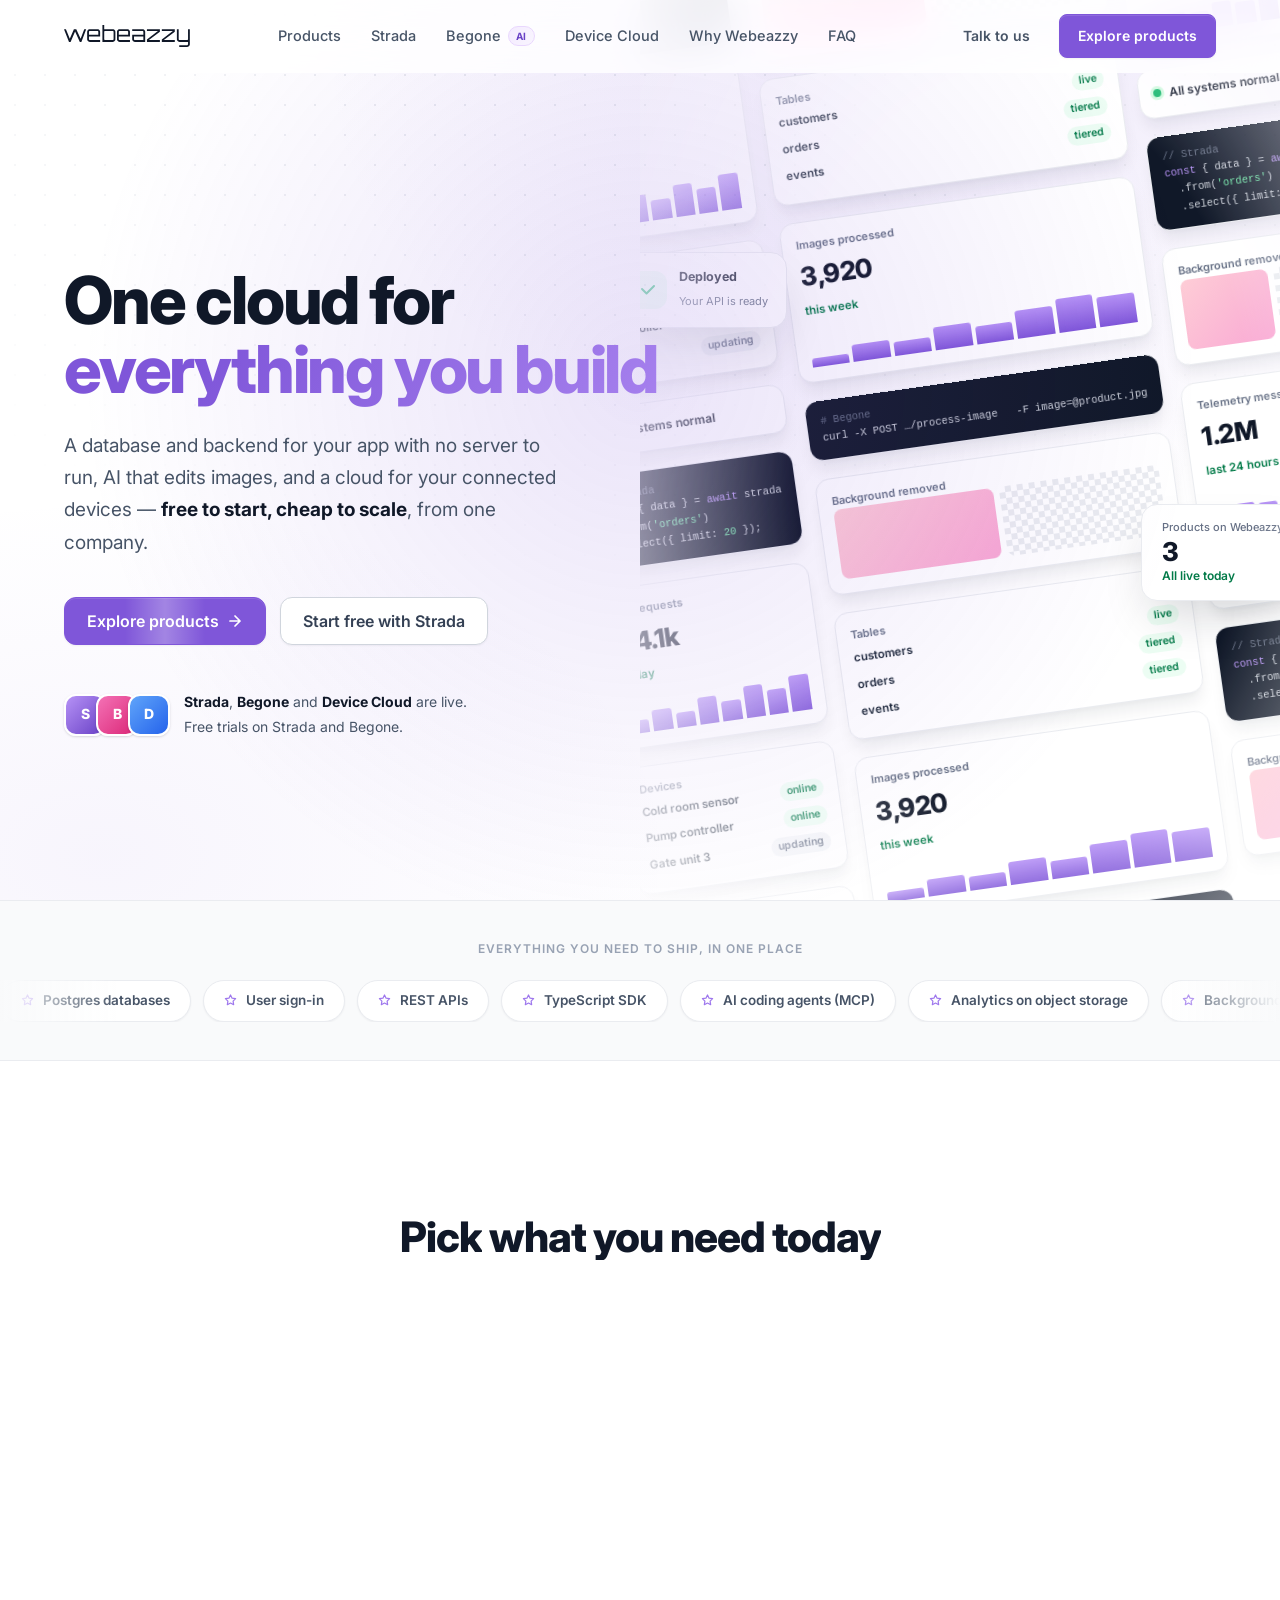
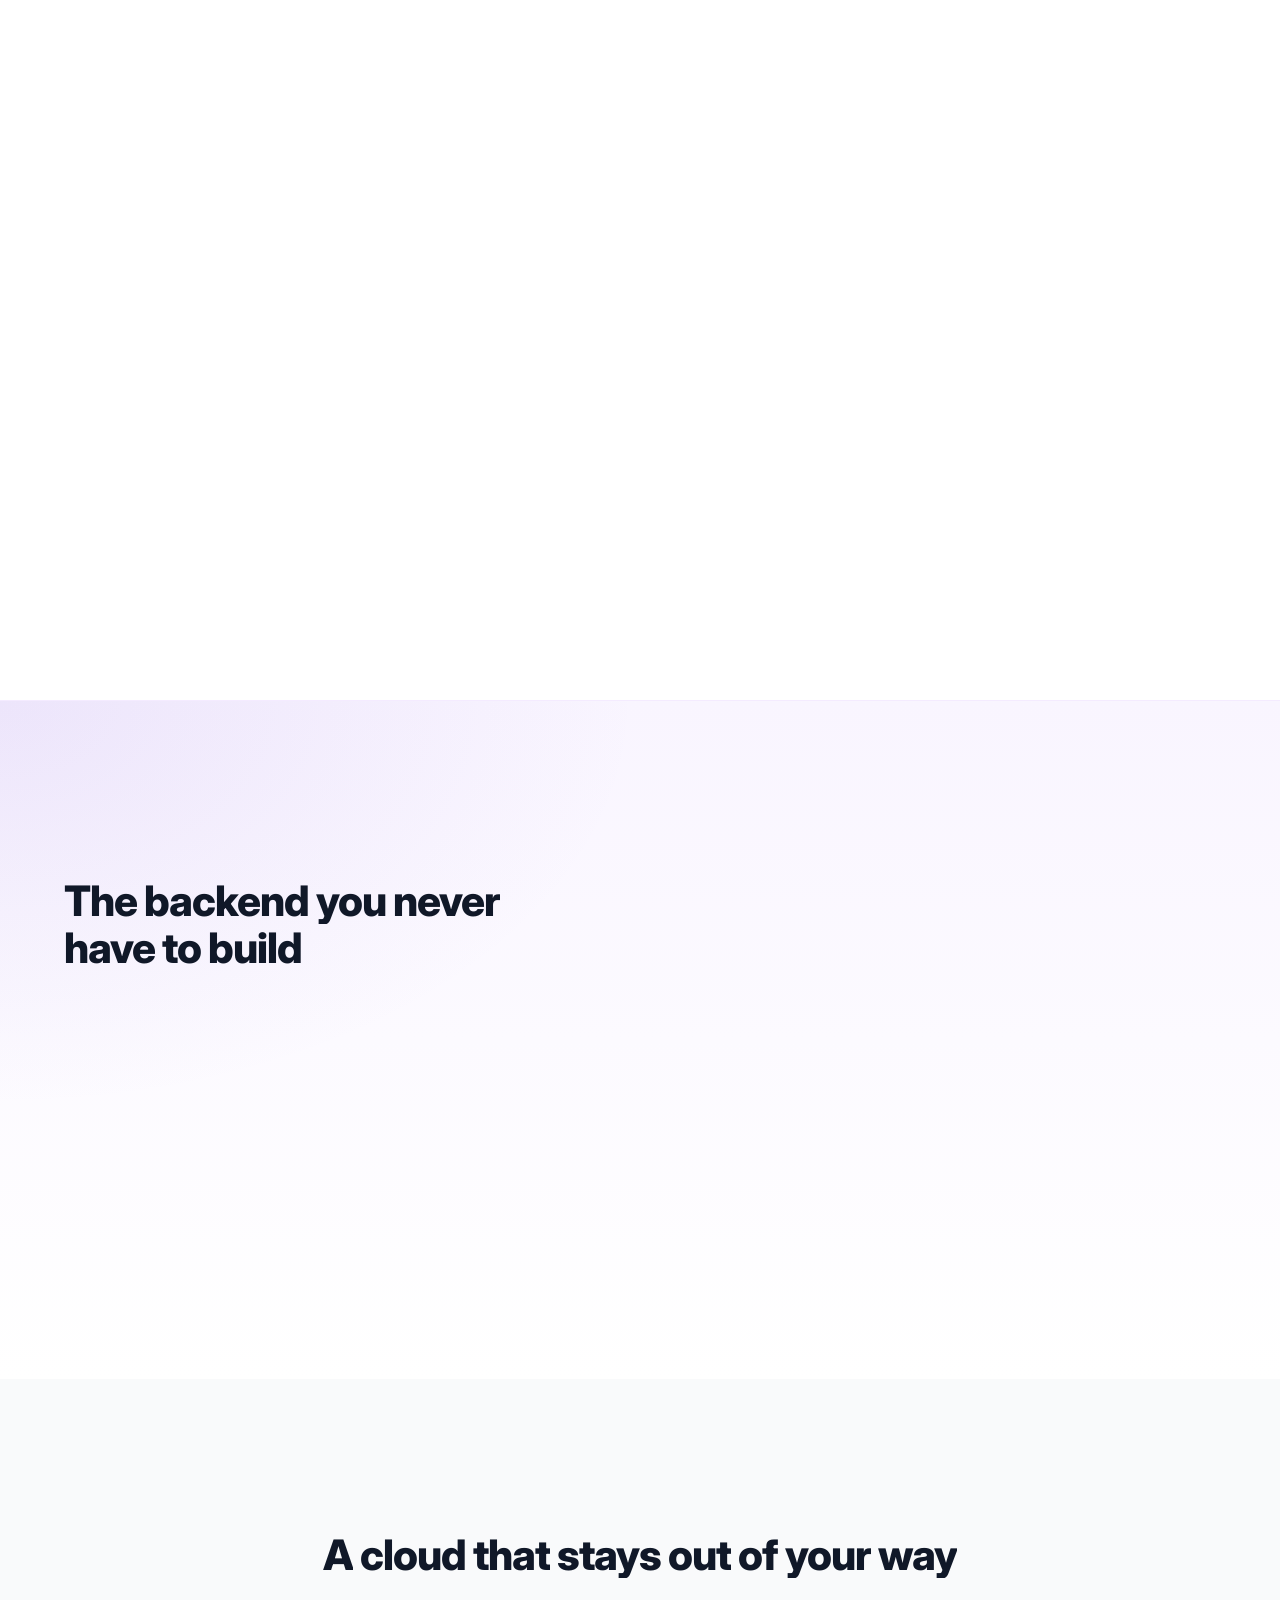
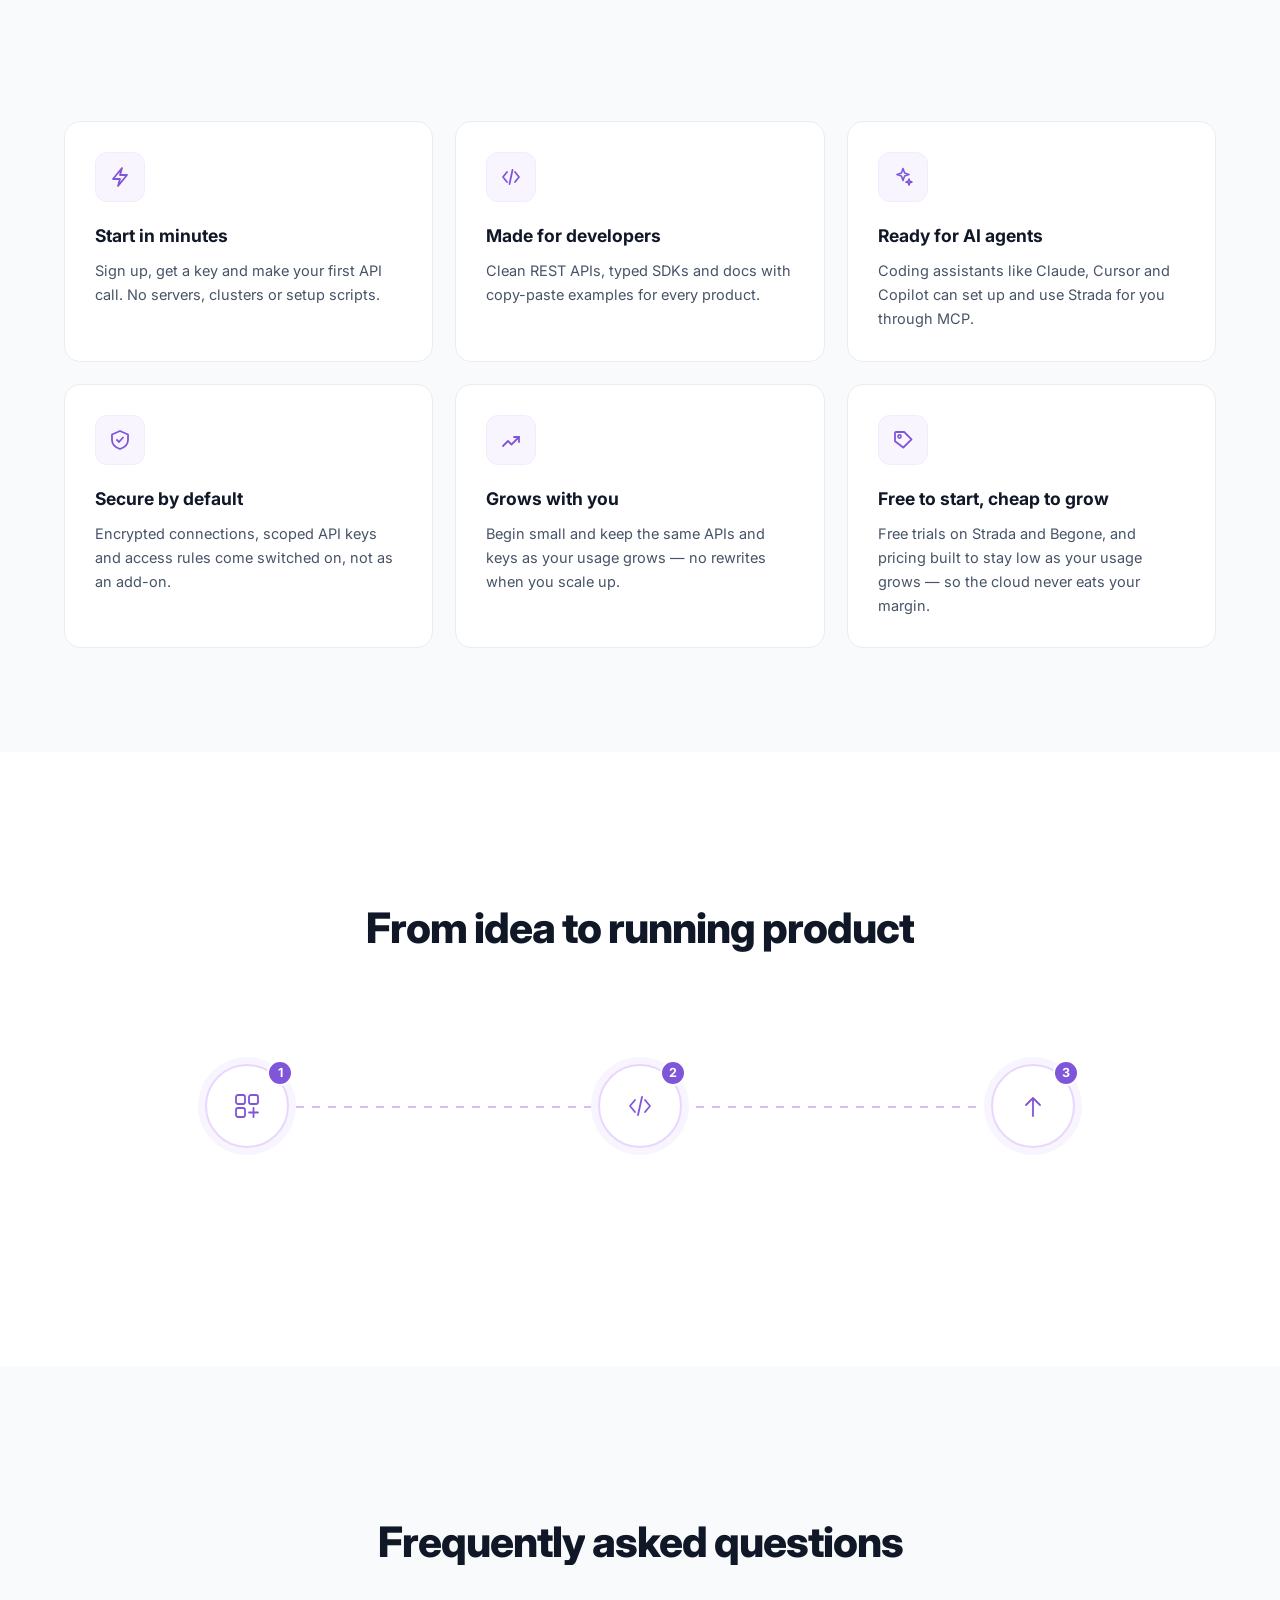
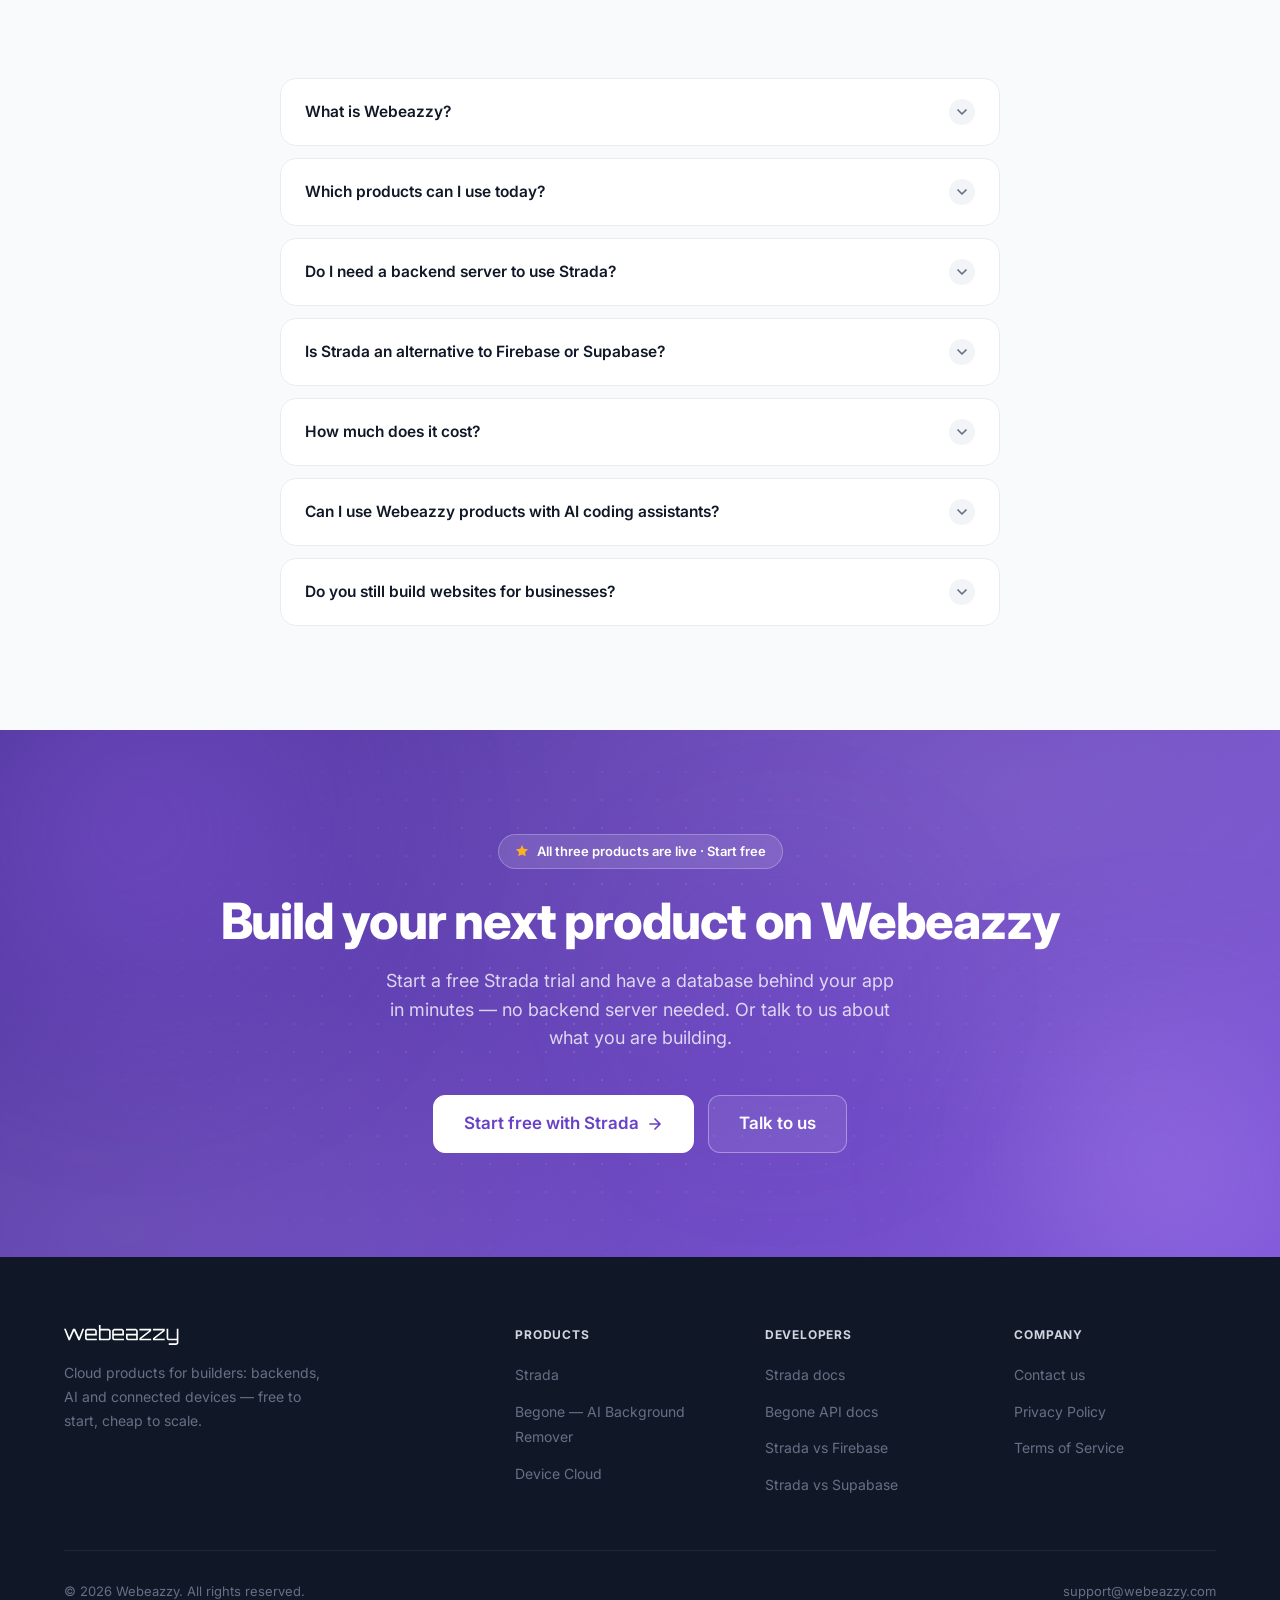
==== commit 2889866c: "Add keyword landing pages for Strada and Device Cloud, plus Firebase and Supabase comparisons - /str" ====
--- a/index.html
+++ b/index.html
@@ -90,7 +90,7 @@
         "name": "Strada",
         "applicationCategory": "DeveloperApplication",
         "operatingSystem": "Web",
-        "url": "https://strada.webeazzy.com",
+        "url": "https://www.webeazzy.com/strada",
         "description": "Backend as a service with no backend server: a Postgres database, user sign-in, REST API and SDK, low-cost storage for data that keeps growing, and MCP for AI coding agents.",
         "offers": {
           "@type": "Offer",
@@ -126,7 +126,7 @@
         "name": "Webeazzy Device Cloud",
         "applicationCategory": "DeveloperApplication",
         "operatingSystem": "Web",
-        "url": "https://www.webeazzy.com/#device-cloud",
+        "url": "https://www.webeazzy.com/device-cloud",
         "description": "Connected device management: provisioning, telemetry, remote commands and firmware updates."
       }
     }
@@ -1899,6 +1899,10 @@
     .spotlight-copy .section-sub { margin-bottom: 30px; }
     .spotlight-ctas { display: flex; flex-wrap: wrap; gap: 12px; }
     .spotlight-note { margin-top: 16px; font-size: 14px; color: var(--gray-500); }
+    .spotlight-note a, .faq-a-inner a { color: var(--purple-700); font-weight: 600; text-decoration: underline; text-underline-offset: 3px; text-decoration-color: var(--purple-300); }
+    .spotlight-note a:hover, .faq-a-inner a:hover { text-decoration-color: var(--purple-700); }
+    .product-name a { transition: color 150ms; }
+    .product-name a:hover { color: var(--purple-700); }
     .spotlight-cards { display: grid; grid-template-columns: 1fr 1fr; gap: 18px; }
     .spot-card {
       background: #fff; border: 1px solid var(--gray-200); border-radius: var(--r-xl);
@@ -1935,9 +1939,9 @@
         </a>
         <ul class="nav-links">
           <li><a href="#products">Products</a></li>
-          <li><a href="https://strada.webeazzy.com" class="nav-tool-link">Strada</a></li>
+          <li><a href="/strada" class="nav-tool-link">Strada</a></li>
           <li><a href="/background-remover" class="nav-tool-link">Begone<span class="ai-chip">AI</span></a></li>
-          <li><a href="#device-cloud">Device Cloud</a></li>
+          <li><a href="/device-cloud">Device Cloud</a></li>
           <li><a href="#platform">Why Webeazzy</a></li>
           <li><a href="#faq">FAQ</a></li>
         </ul>
@@ -1953,9 +1957,9 @@
   </nav>
   <div class="mobile-menu" id="mobileMenu">
     <a href="#products">Products</a>
-    <a href="https://strada.webeazzy.com">Strada</a>
+    <a href="/strada">Strada</a>
     <a href="/background-remover">Begone <span class="ai-chip">AI</span></a>
-    <a href="#device-cloud">Device Cloud</a>
+    <a href="/device-cloud">Device Cloud</a>
     <a href="#platform">Why Webeazzy</a>
     <a href="#faq">FAQ</a>
     <a href="#contact" class="btn btn-primary btn-lg js-lead-trigger" data-lead-label="Talk to us">Talk to us</a>
@@ -2060,7 +2064,7 @@
             </div>
             <span class="product-status live"><span class="dot"></span>Live</span>
           </div>
-          <h3 class="product-name" id="strada-title">Strada</h3>
+          <h3 class="product-name" id="strada-title"><a href="/strada">Strada</a></h3>
           <p class="product-kind">Backend as a service</p>
           <p class="product-desc">A real Postgres database, user sign-in and a ready-made API for your web or mobile app — with no backend server to build or pay for. Records that keep growing, like orders and logs, move to low-cost storage on their own and stay searchable.</p>
           <ul class="product-points">
@@ -2073,7 +2077,7 @@
           </ul>
           <div class="product-ctas">
             <a href="https://strada.webeazzy.com" class="btn btn-primary">Start free trial</a>
-            <a href="https://strada.webeazzy.com/docs" class="btn btn-ghost">Read the docs</a>
+            <a href="/strada" class="btn btn-ghost">How Strada works</a>
           </div>
         </article>
 
@@ -2085,7 +2089,7 @@
             </div>
             <span class="product-status live"><span class="dot"></span>Live</span>
           </div>
-          <h3 class="product-name" id="begone-title">Begone <span class="ai-chip">AI</span></h3>
+          <h3 class="product-name" id="begone-title"><a href="/background-remover">Begone</a> <span class="ai-chip">AI</span></h3>
           <p class="product-kind">AI background removal</p>
           <p class="product-desc">Remove image backgrounds with one API call. Hair, fur, glass and complex edges come out clean — for product photos, profiles and catalogues at any volume.</p>
           <ul class="product-points">
@@ -2108,7 +2112,7 @@
             </div>
             <span class="product-status live"><span class="dot"></span>Live</span>
           </div>
-          <h3 class="product-name" id="device-title">Device Cloud</h3>
+          <h3 class="product-name" id="device-title"><a href="/device-cloud">Device Cloud</a></h3>
           <p class="product-kind">Connected device management</p>
           <p class="product-desc">Bring your hardware online. Register devices, watch their data in real time, send commands and roll out firmware updates safely — for one product line or thousands of units.</p>
           <ul class="product-points">
@@ -2119,7 +2123,7 @@
           </ul>
           <div class="product-ctas">
             <a href="#contact" class="btn btn-primary js-lead-trigger" data-lead-label="Device Cloud: get started">Get started</a>
-            <a href="#contact" class="btn btn-ghost js-lead-trigger" data-lead-label="Device Cloud: talk to us">Talk to us</a>
+            <a href="/device-cloud" class="btn btn-ghost">Learn more</a>
           </div>
         </article>
 
@@ -2148,7 +2152,7 @@
             </a>
             <a href="https://strada.webeazzy.com/docs" class="btn btn-outline btn-lg">Read the docs</a>
           </div>
-          <p class="spotlight-note">Free trial · Works with any web or mobile app</p>
+          <p class="spotlight-note">Free trial · Works with any web or mobile app · <a href="/strada">How Strada works</a> · Compare with <a href="/strada-vs-firebase">Firebase</a> or <a href="/strada-vs-supabase">Supabase</a></p>
         </div>
         <div class="spotlight-cards">
           <div class="spot-card reveal rd-1">
@@ -2329,7 +2333,7 @@
             </span>
           </button>
           <div class="faq-a"><div class="faq-a-clip"><div class="faq-a-inner">
-            Yes. Like them, Strada gives your app a database, user sign-in and an API without running a server. Strada also keeps costs down as you grow: records that keep piling up, such as orders, bills and logs, move to low-cost object storage on their own and stay searchable, so you are not paying database prices for your history.
+            Yes. Like them, Strada gives your app a database, user sign-in and an API without running a server. Strada also keeps costs down as you grow: records that keep piling up, such as orders, bills and logs, move to low-cost object storage on their own and stay searchable, so you are not paying database prices for your history. Read <a href="/strada-vs-firebase">Strada vs Firebase</a> and <a href="/strada-vs-supabase">Strada vs Supabase</a>.
           </div></div></div>
         </div>
         <div class="faq-item reveal rd-4">
@@ -2408,9 +2412,9 @@
         <div>
           <div class="footer-col-title">Products</div>
           <ul class="footer-links">
-            <li><a href="https://strada.webeazzy.com">Strada</a></li>
+            <li><a href="/strada">Strada</a></li>
             <li><a href="/background-remover">Begone — AI Background Remover</a></li>
-            <li><a href="#device-cloud">Device Cloud</a></li>
+            <li><a href="/device-cloud">Device Cloud</a></li>
           </ul>
         </div>
         <div>
@@ -2418,6 +2422,8 @@
           <ul class="footer-links">
             <li><a href="https://strada.webeazzy.com/docs">Strada docs</a></li>
             <li><a href="https://begone.webeazzy.com/docs">Begone API docs</a></li>
+            <li><a href="/strada-vs-firebase">Strada vs Firebase</a></li>
+            <li><a href="/strada-vs-supabase">Strada vs Supabase</a></li>
           </ul>
         </div>
         <div>
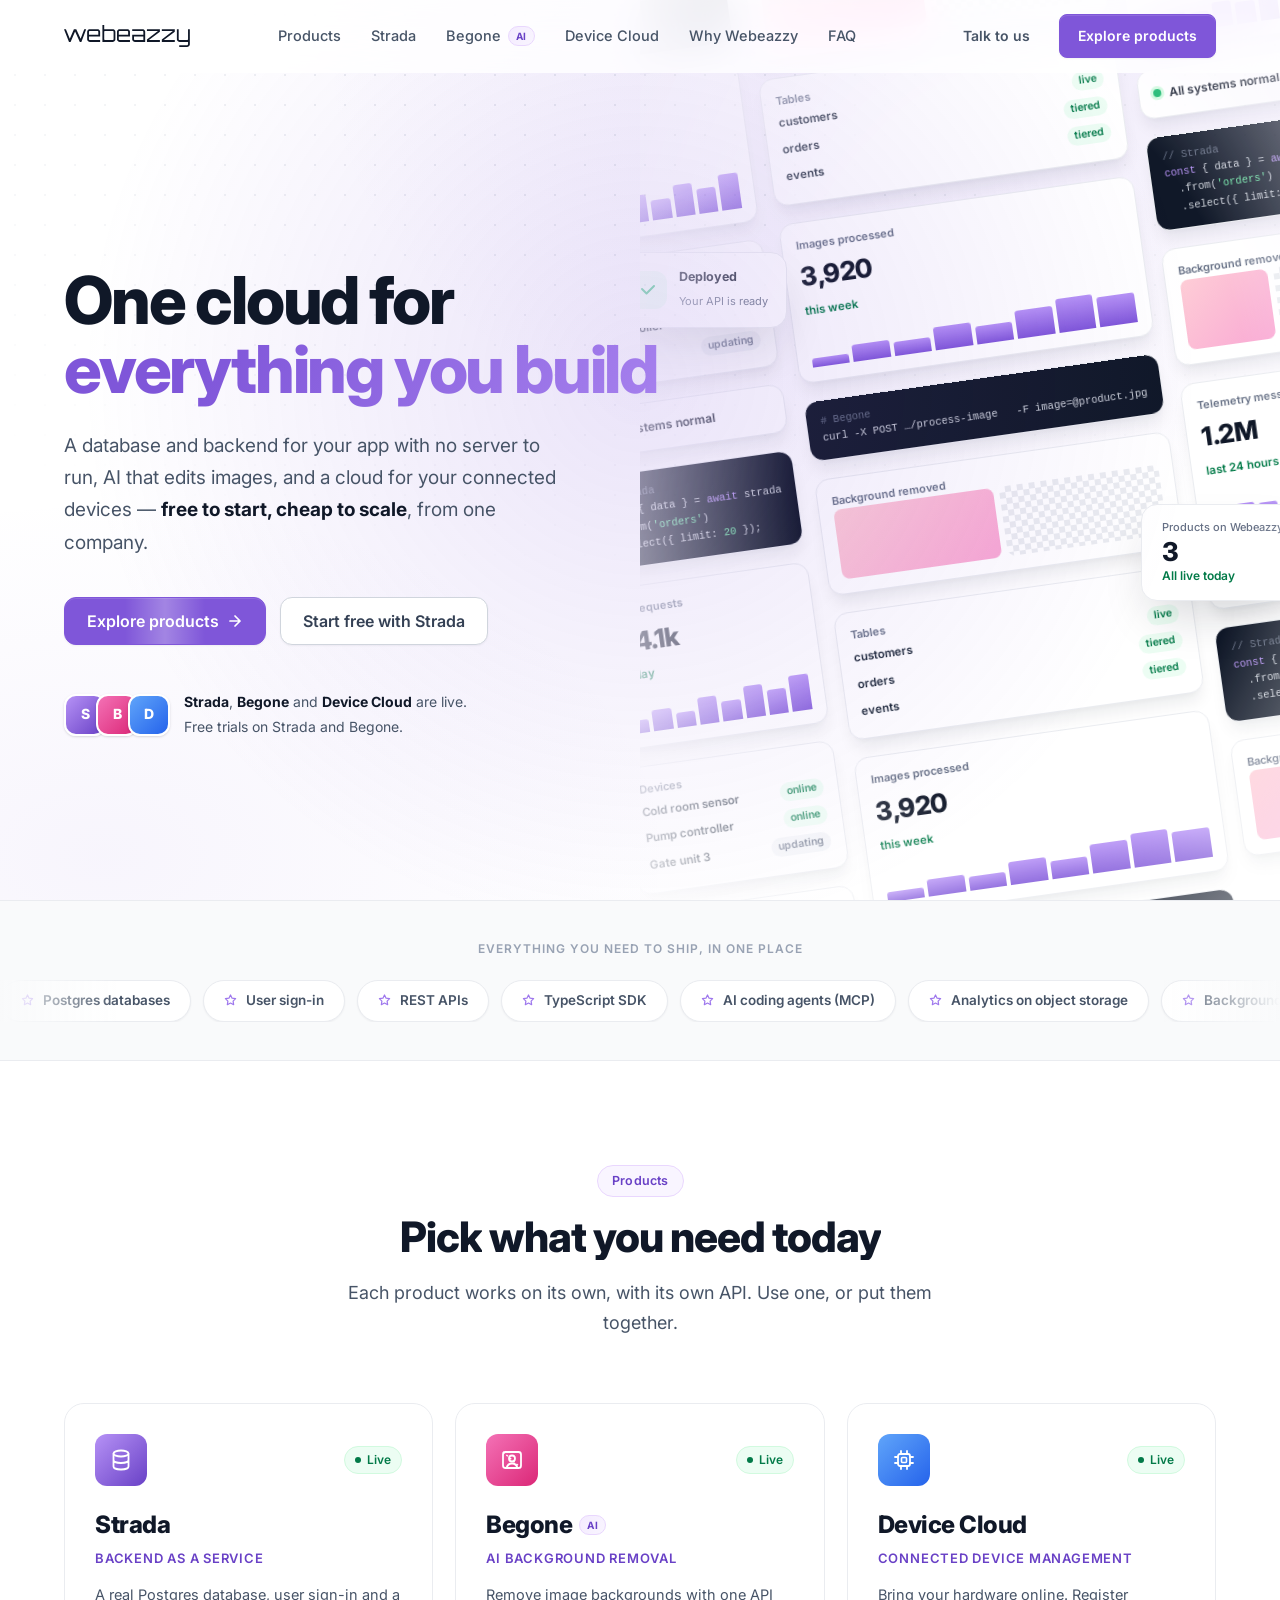
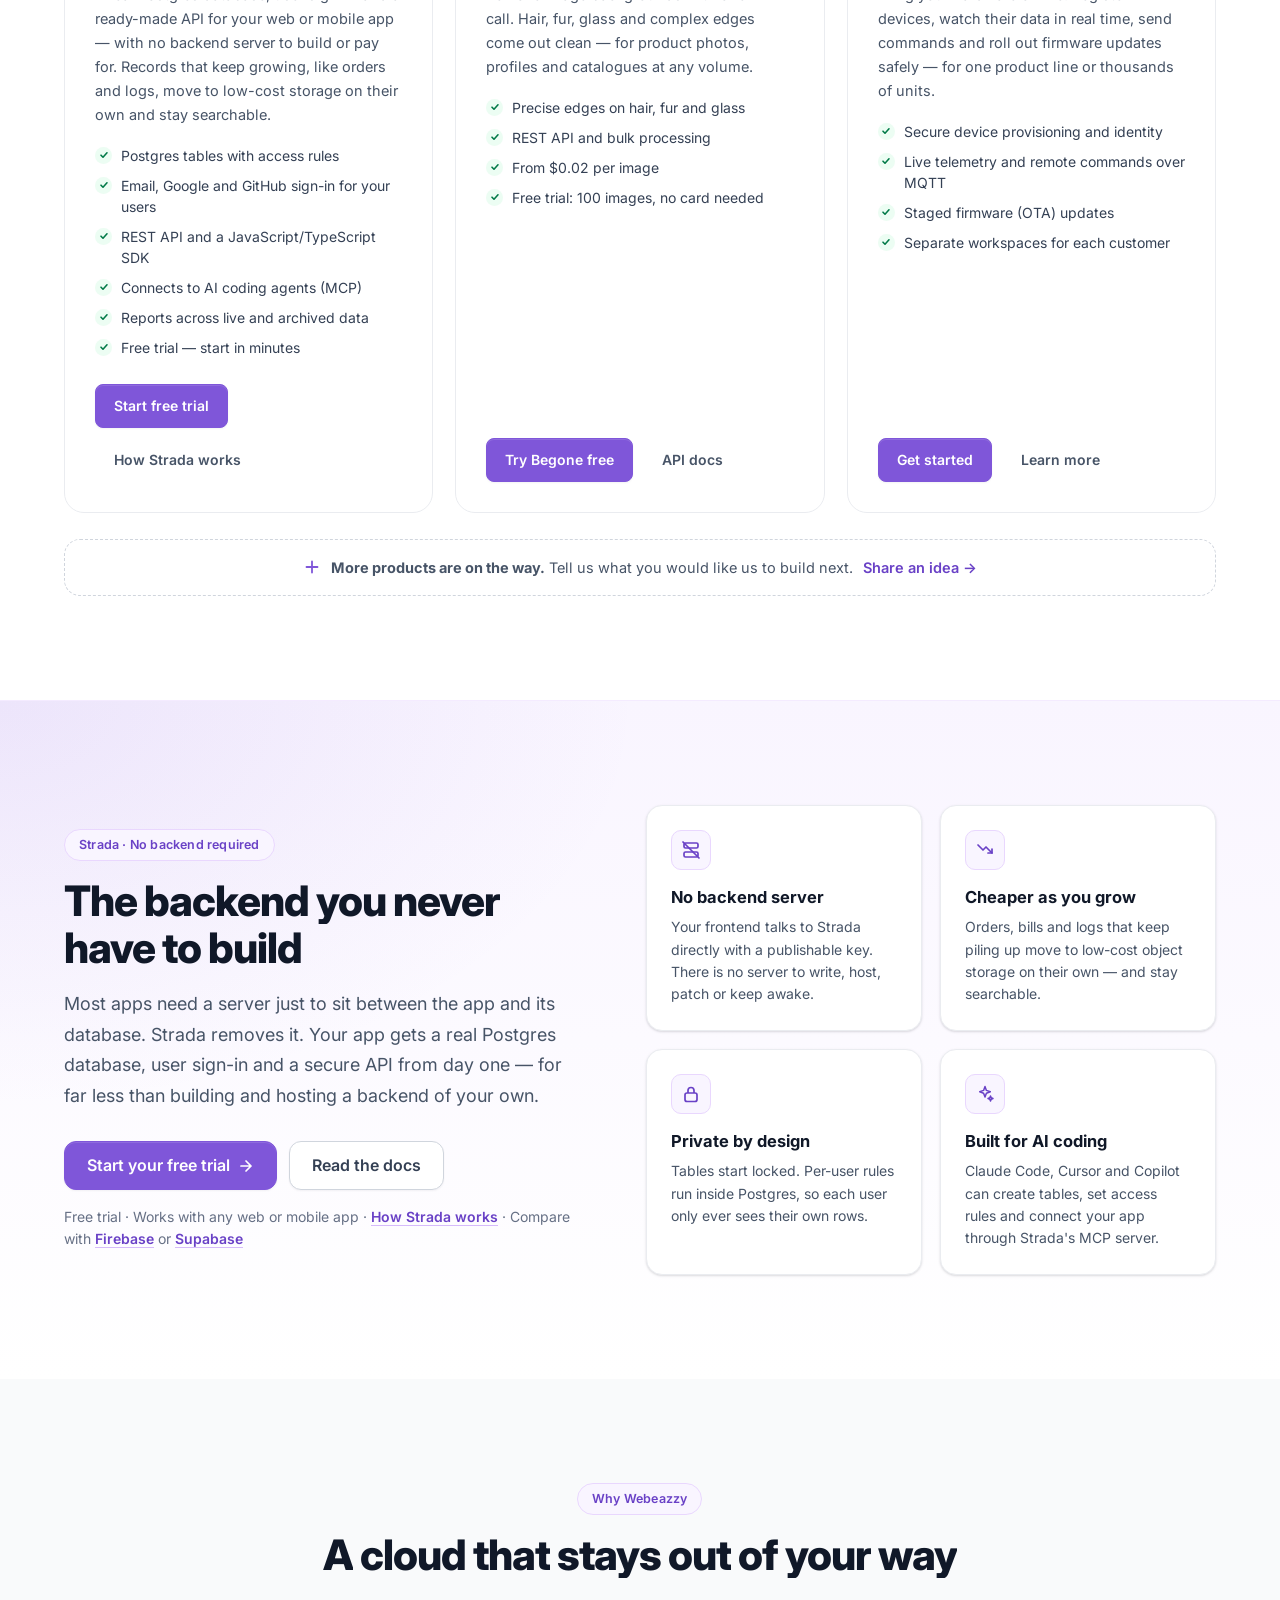
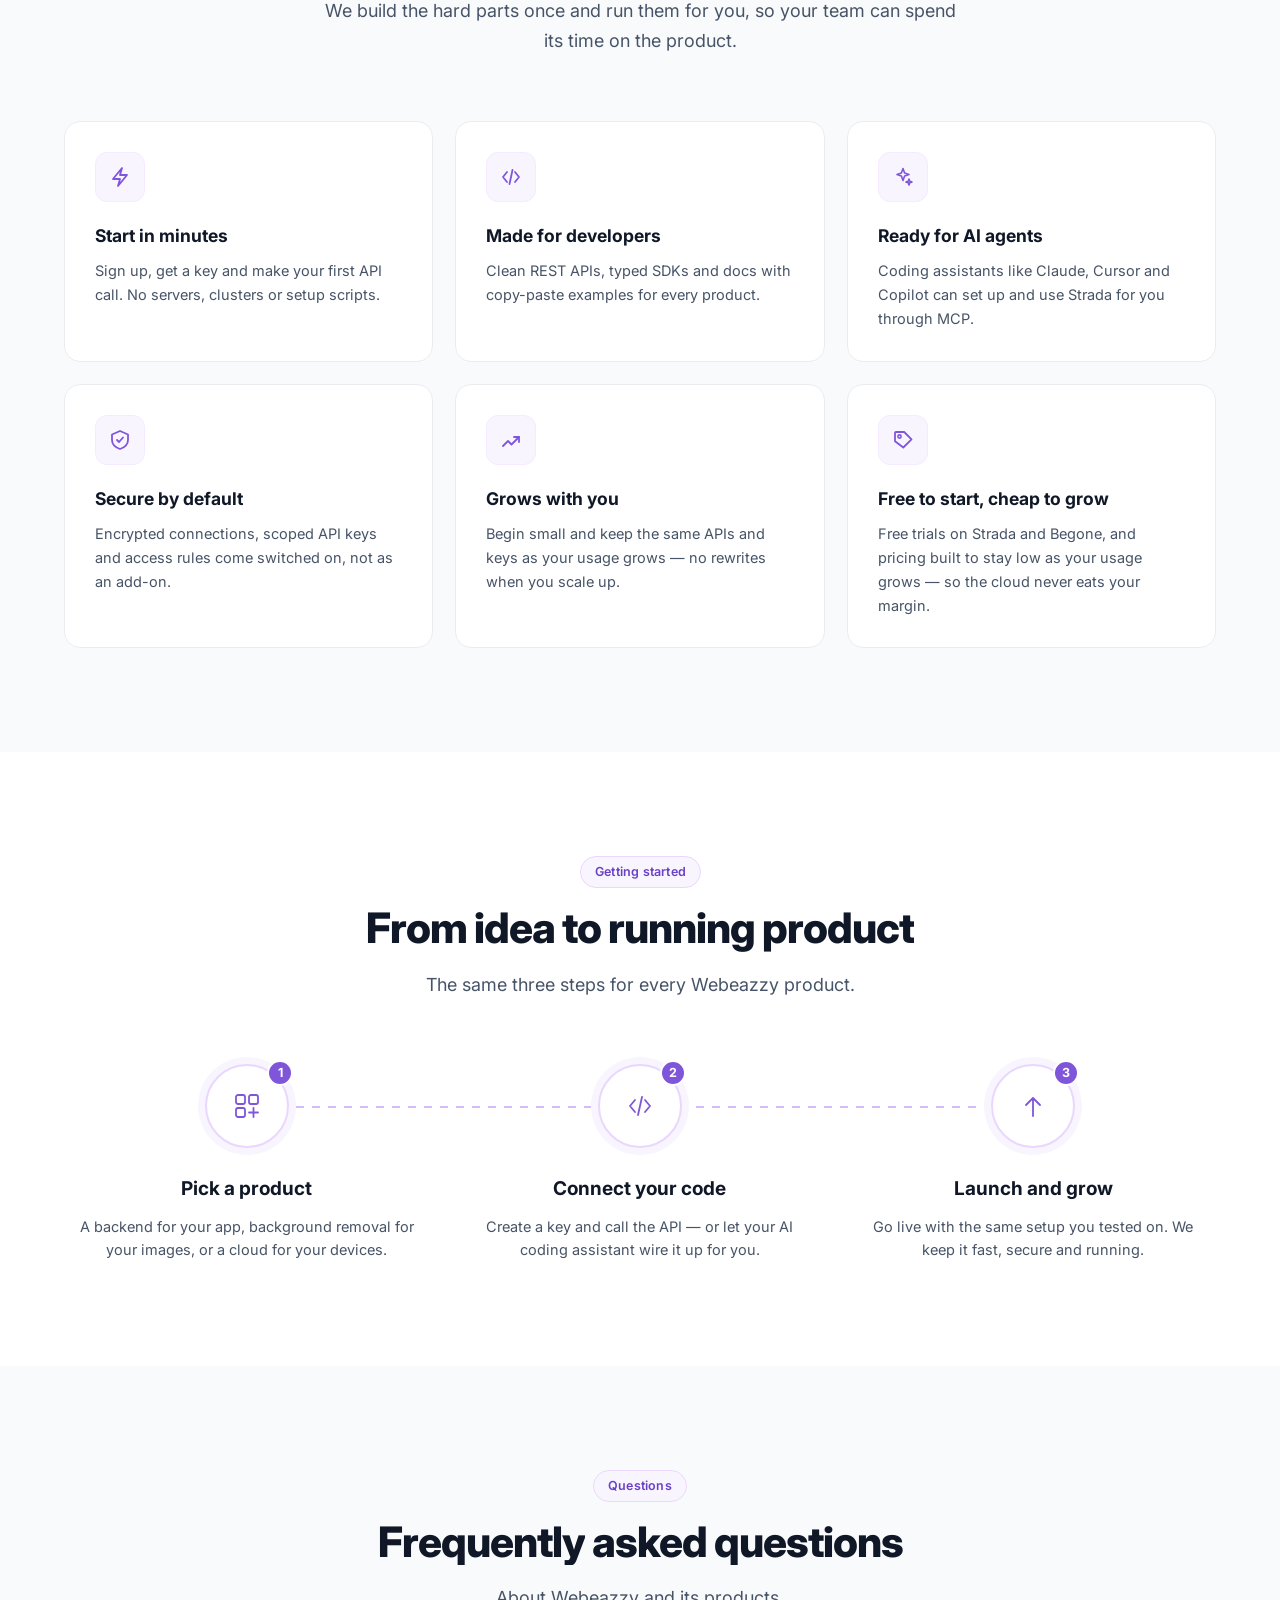
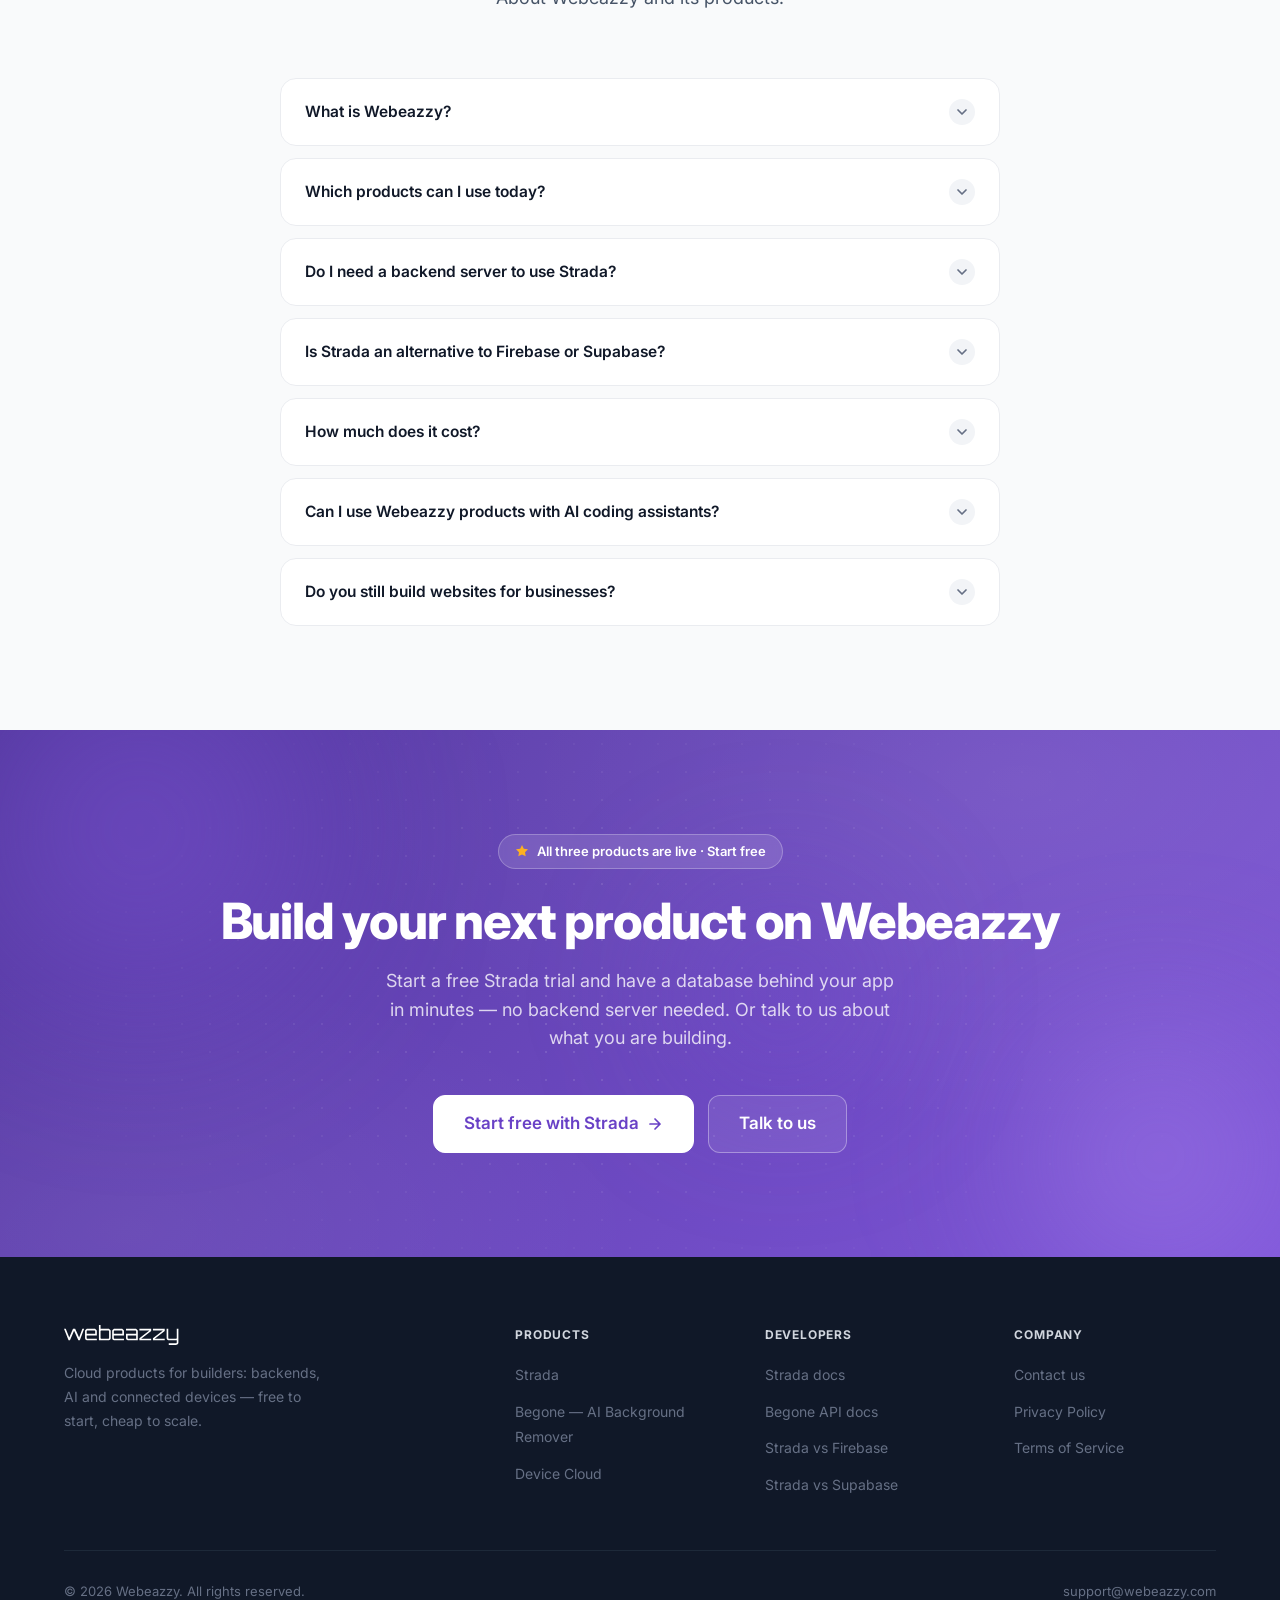
==== commit 8c8a2f02: "Stop homepage widening on phones; drop India-format contact defaults Cards waiting to slide in from " ====
--- a/index.html
+++ b/index.html
@@ -1007,6 +1007,9 @@
       transition: opacity 750ms var(--ease-out), transform 750ms var(--ease-out), filter 750ms var(--ease-out);
     }
     .reveal-right.in { opacity: 1; transform: translateX(0) scale(1); filter: blur(0px); }
+    /* Cards waiting to slide in from the right sit past the viewport edge; clip them so phones don't zoom out.
+       clip (not hidden) keeps main from becoming a scroll container. */
+    main { overflow-x: clip; }
     .rd-1 { transition-delay: 80ms; }
     .rd-2 { transition-delay: 160ms; }
     .rd-3 { transition-delay: 240ms; }
@@ -2456,9 +2459,9 @@
           <label for="leadPhone">Mobile number with country code</label>
           <div class="lead-phone-row">
             <div class="lead-code-wrap">
-              <input id="leadCountryCode" class="lead-code-input" name="countryCode" type="tel" inputmode="numeric" autocomplete="tel-country-code" value="91" aria-label="Country code" pattern="[0-9]{1,4}" maxlength="4" required>
+              <input id="leadCountryCode" class="lead-code-input" name="countryCode" type="tel" inputmode="numeric" autocomplete="tel-country-code" placeholder="1" aria-label="Country code" pattern="[0-9]{1,4}" maxlength="4" required>
             </div>
-            <input id="leadPhone" name="phone" type="tel" inputmode="tel" autocomplete="tel" placeholder="98765 43210" required>
+            <input id="leadPhone" name="phone" type="tel" inputmode="tel" autocomplete="tel-national" placeholder="Mobile number" required>
           </div>
         </div>
         <button type="submit" class="btn btn-primary lead-submit" id="leadSubmit">Submit details</button>
@@ -2602,7 +2605,6 @@
           document.querySelector('.lead-sub').style.display = '';
           document.getElementById('leadThanks').style.display = 'none';
           leadForm.reset();
-          leadCountryCode.value = '91';
           leadSubmit.disabled = false;
           leadSubmit.textContent = 'Submit details';
         }, 400);
